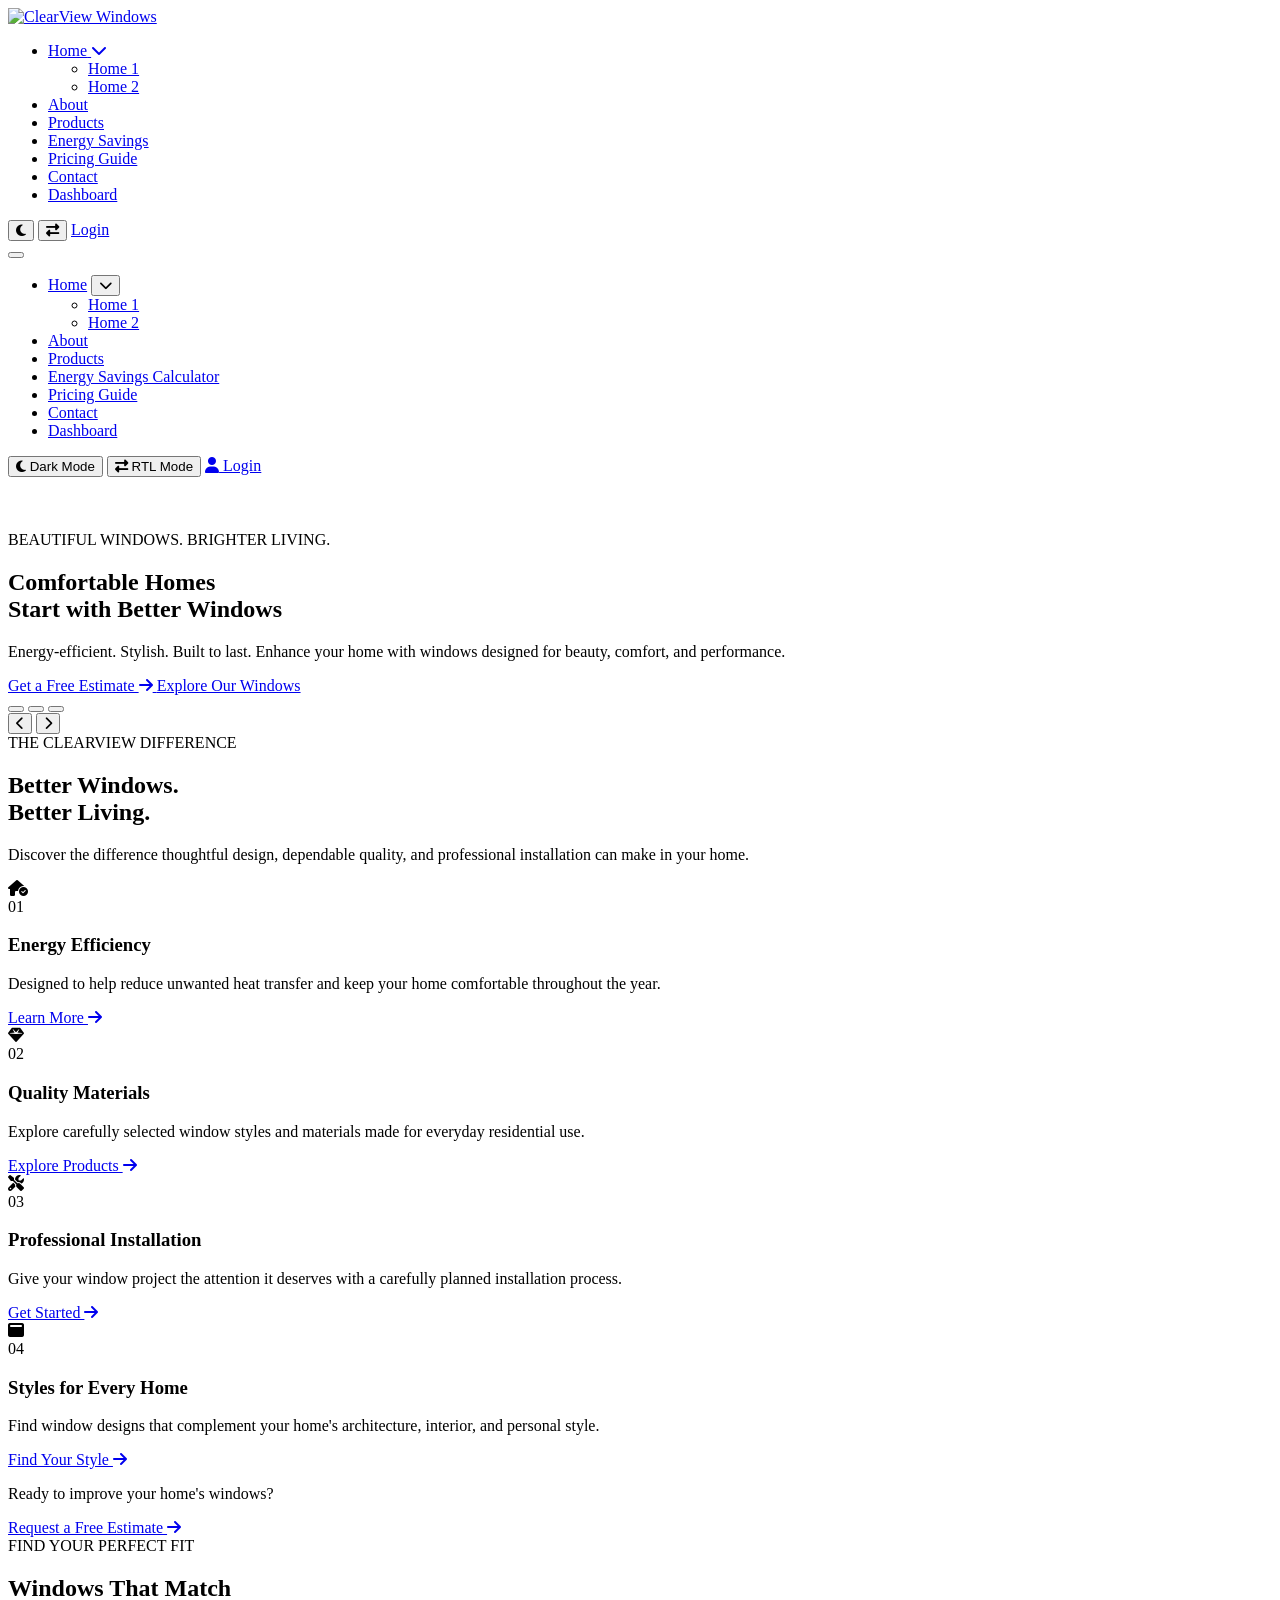
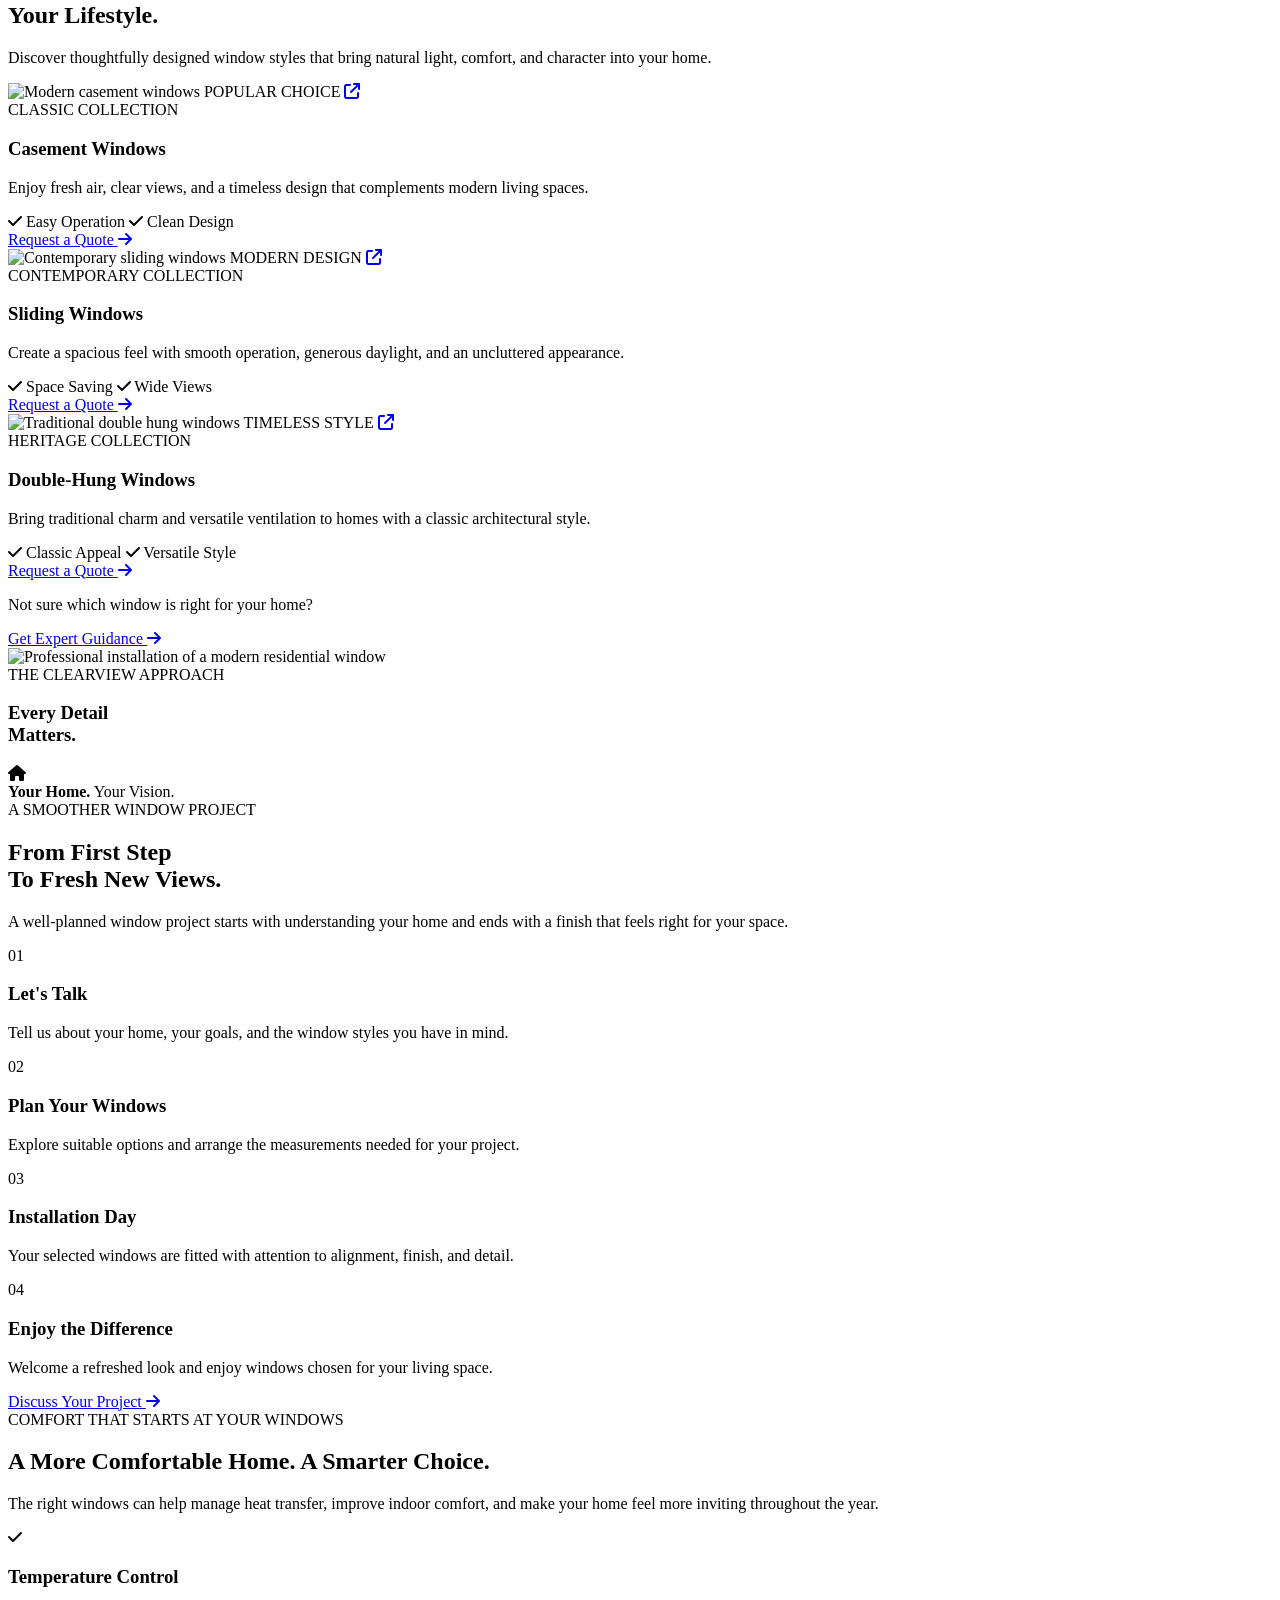
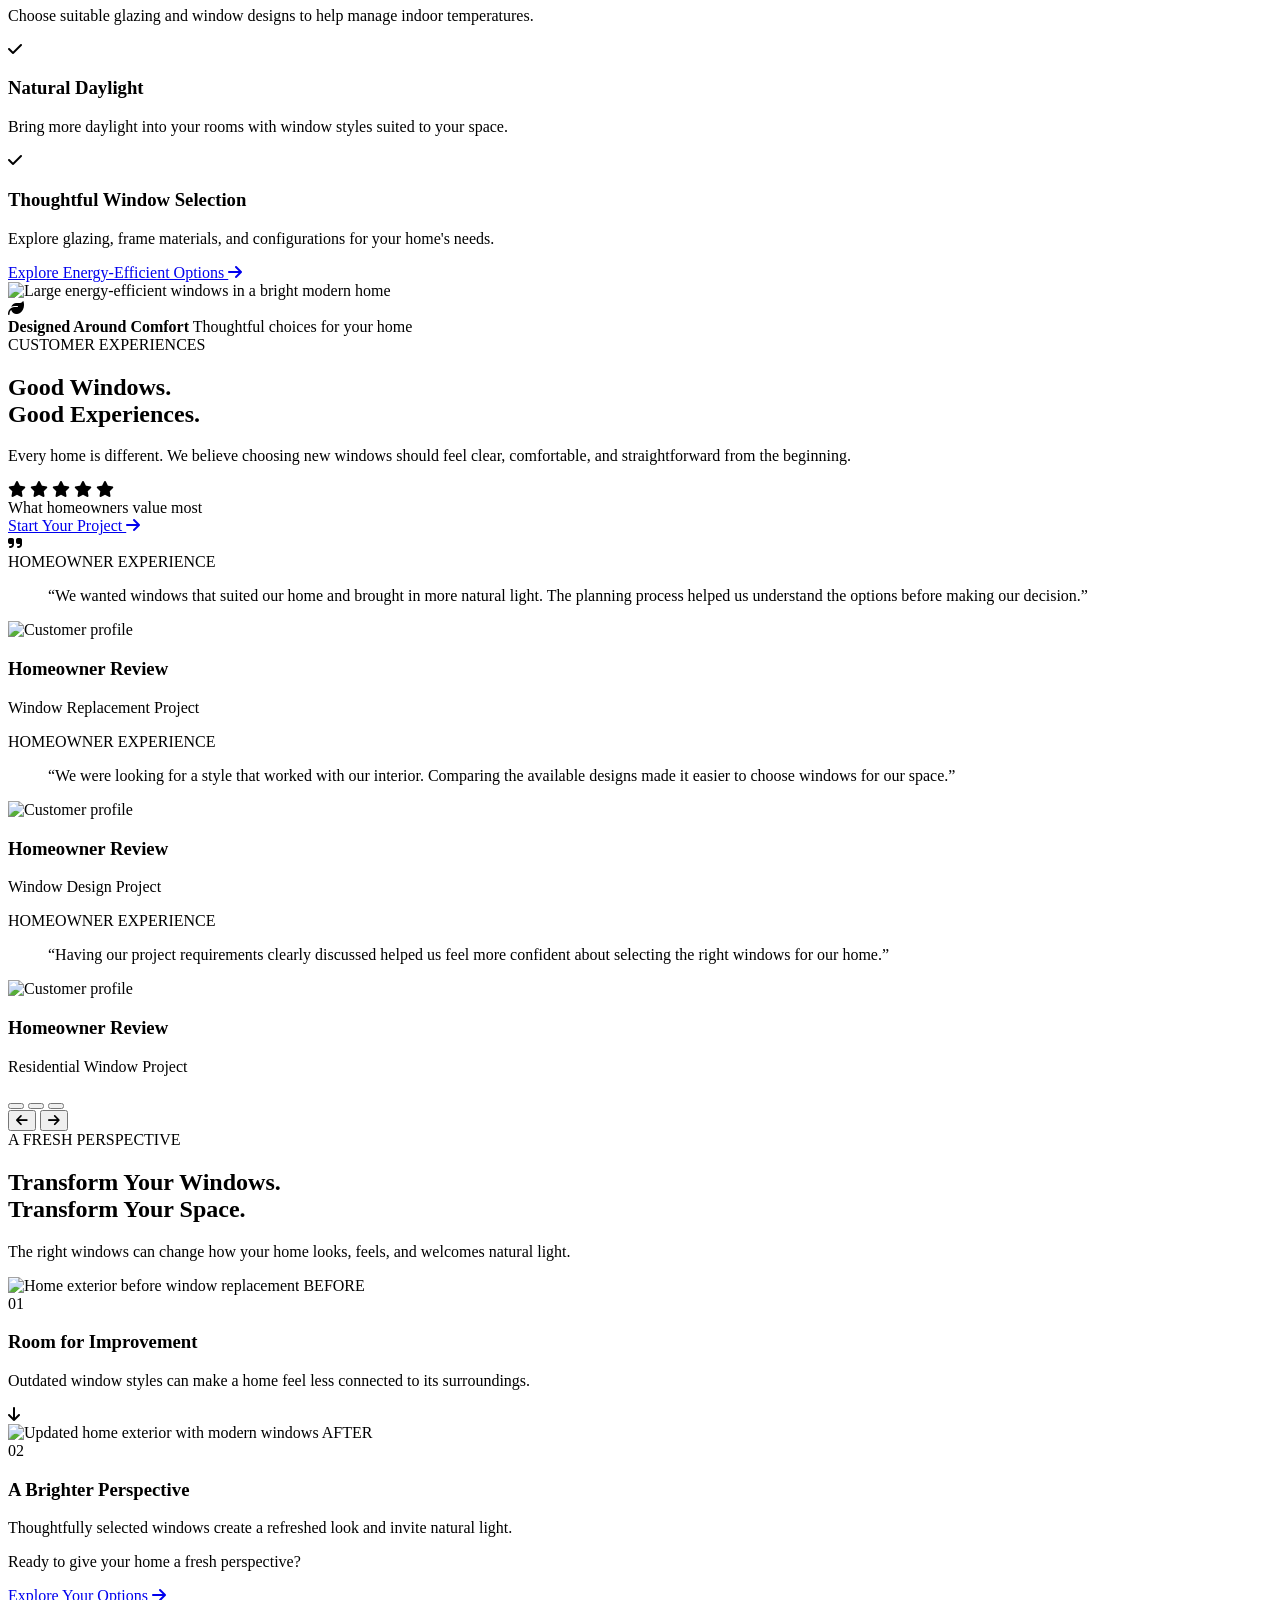
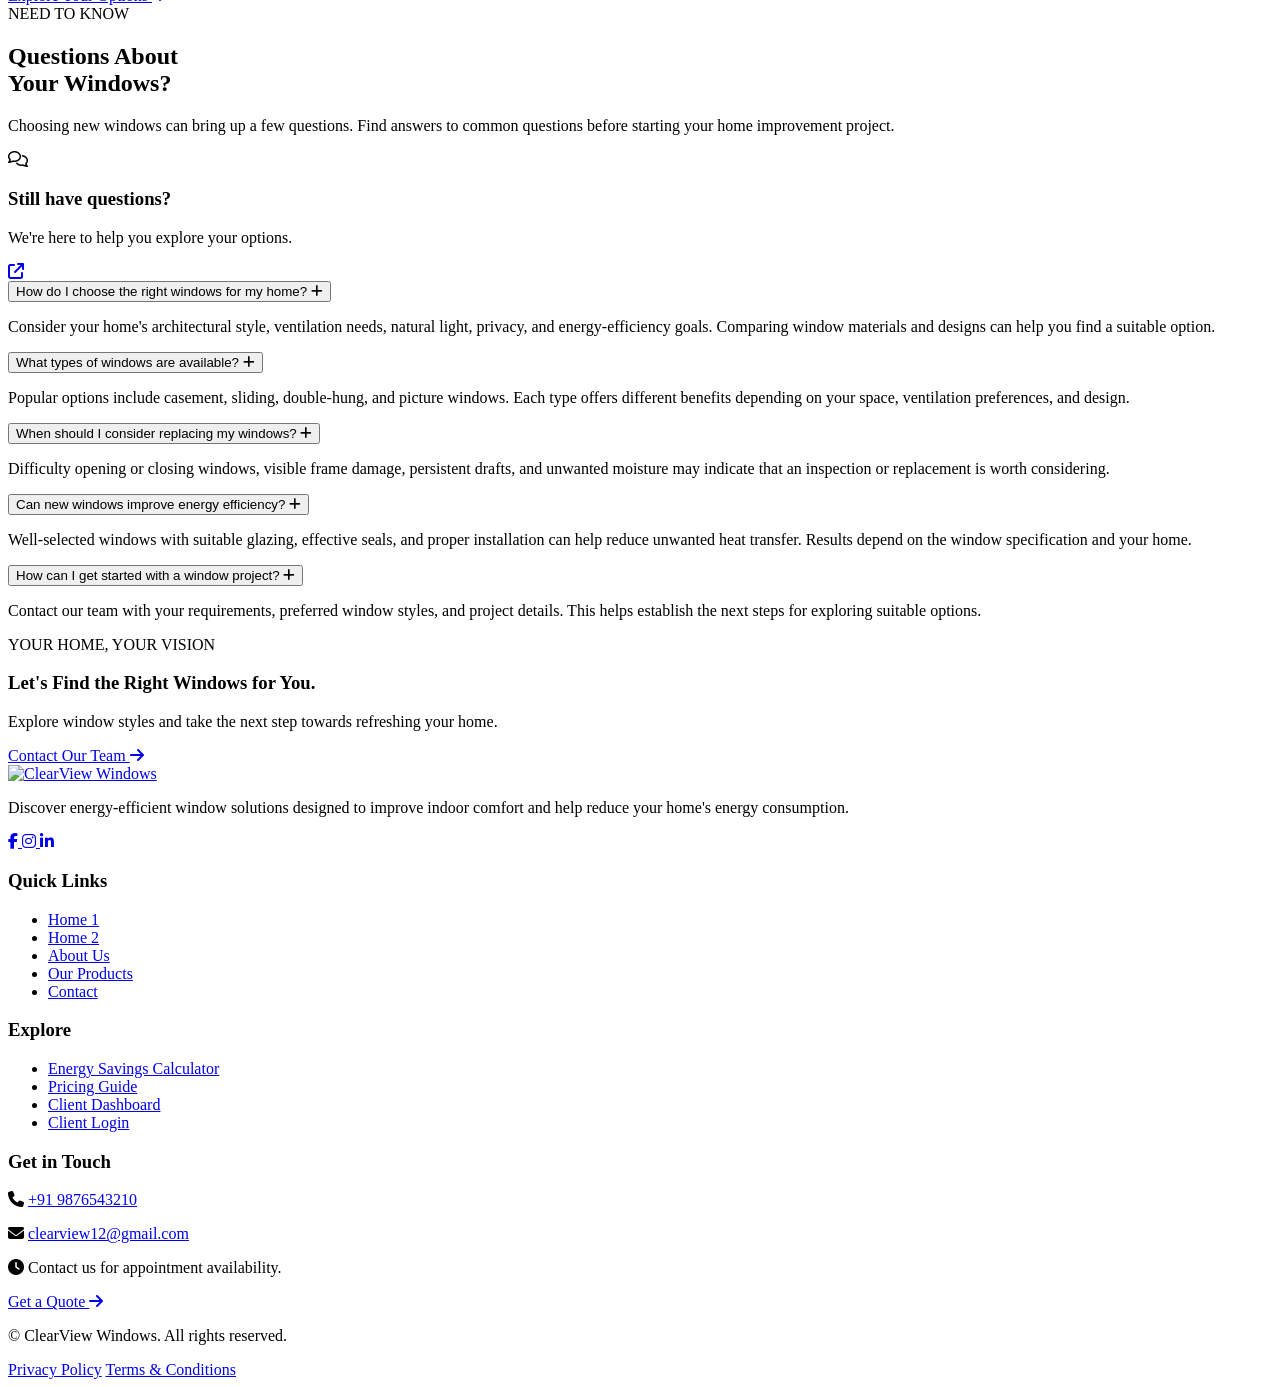
==== index.html @ 20911218 "Add files via upload" ====
<!DOCTYPE html>
<html lang="en">

<head>
    <meta charset="UTF-8">
    <meta name="viewport" content="width=device-width, initial-scale=1.0">

    <title>ClearView Windows</title>

    <meta name="description"
        content="Explore energy-efficient window replacement solutions, window styles, energy savings and pricing with ClearView Windows.">

    <!-- Favicon -->
    <link rel="icon" type="image/png" href="images/favicon.png">

    <!-- Google Fonts: Manrope + DM Sans -->
    <link rel="preconnect" href="https://fonts.googleapis.com">
    <link rel="preconnect" href="https://fonts.gstatic.com" crossorigin>

    <link
        href="https://fonts.googleapis.com/css2?family=DM+Sans:wght@400;500;600&family=Manrope:wght@400;500;600;700&display=swap"
        rel="stylesheet">

    <!-- Font Awesome -->
    <link rel="stylesheet" href="https://cdnjs.cloudflare.com/ajax/libs/font-awesome/6.7.2/css/all.min.css">

    <!-- Main CSS -->
    <link rel="stylesheet" href="css/style.css">

</head>

<body>


    <!-- ================= HEADER ================= -->
    <header class="cv-header" id="cvHeader">
        <div class="cv-header-container">

            <!-- Logo - Left Edge -->
            <a href="index.html" class="cv-logo" aria-label="ClearView Windows Home">
                <img src="images/logo.png" alt="ClearView Windows">
            </a>

            <!-- Desktop Navigation - Center -->
            <nav class="cv-desktop-nav" aria-label="Main navigation">
                <ul class="cv-nav-list">

                    <li class="cv-nav-item cv-home-dropdown">
                        <a href="index.html" class="cv-nav-link">
                            <span class="cv-nav-label">Home</span>
                            <i class="fa-solid fa-chevron-down cv-dropdown-icon"></i>
                        </a>

                        <ul class="cv-dropdown-menu">
                            <li><a href="index.html"><span class="cv-nav-label">Home 1</span></a></li>
                            <li><a href="home-2.html"><span class="cv-nav-label">Home 2</span></a></li>
                        </ul>
                    </li>

                    <li class="cv-nav-item">
                        <a href="about.html" class="cv-nav-link"><span class="cv-nav-label">About</span></a>
                    </li>

                    <li class="cv-nav-item">
                        <a href="products.html" class="cv-nav-link"><span class="cv-nav-label">Products</span></a>
                    </li>

                    <li class="cv-nav-item">
                        <a href="energy-savings-calculator.html" class="cv-nav-link"><span class="cv-nav-label">Energy
                                Savings</span></a>
                    </li>

                    <li class="cv-nav-item">
                        <a href="pricing-guide.html" class="cv-nav-link">
                            <span class="cv-nav-label">Pricing Guide</span>
                        </a>
                    </li>

                    <li class="cv-nav-item">
                        <a href="contact.html" class="cv-nav-link"><span class="cv-nav-label">Contact</span></a>
                    </li>

                    <li class="cv-nav-item">
                        <a href="dashboard.html" class="cv-nav-link"><span class="cv-nav-label">Dashboard</span></a>
                    </li>

                </ul>
            </nav>

            <!-- Desktop Controls - Right Edge -->
            <div class="cv-desktop-controls">

                <button class="cv-icon-toggle" id="cvDesktopTheme" type="button" aria-label="Enable dark mode"
                    aria-pressed="false" title="Dark mode">
                    <i class="fa-solid fa-moon"></i>
                </button>

                <button class="cv-icon-toggle" id="cvDesktopRTL" type="button" aria-label="Enable RTL mode"
                    aria-pressed="false" title="RTL mode">
                    <i class="fa-solid fa-right-left"></i>
                </button>

                <a href="login.html" class="cv-login-btn">Login</a>

            </div>

            <!-- Mobile / Tablet Menu Toggle -->
            <button class="cv-menu-toggle" id="cvMenuToggle" type="button" aria-label="Open navigation menu"
                aria-expanded="false" aria-controls="cvMobilePanel">
                <span></span>
                <span></span>
                <span></span>
            </button>

        </div>

        <!-- Mobile / Tablet Navigation Panel -->
        <div class="cv-mobile-panel" id="cvMobilePanel">

            <nav class="cv-mobile-nav" aria-label="Mobile navigation">
                <ul class="cv-mobile-nav-list">

                    <li class="cv-mobile-home">
                        <div class="cv-mobile-home-row">
                            <a href="index.html"><span class="cv-nav-label">Home</span></a>

                            <button class="cv-submenu-toggle" id="cvSubmenuToggle" type="button"
                                aria-label="Toggle Home submenu" aria-expanded="false">
                                <i class="fa-solid fa-chevron-down"></i>
                            </button>
                        </div>

                        <ul class="cv-mobile-submenu" id="cvHomeSubmenu">
                            <li><a href="index.html"><span class="cv-nav-label">Home 1</span></a></li>
                            <li><a href="home-2.html"><span class="cv-nav-label">Home 2</span></a></li>
                        </ul>
                    </li>

                    <li><a href="about.html"><span class="cv-nav-label">About</span></a></li>
                    <li><a href="products.html"><span class="cv-nav-label">Products</span></a></li>
                    <li>
                        <a href="energy-savings-calculator.html">
                            <span class="cv-nav-label">Energy Savings Calculator</span>
                        </a>
                    </li>
                    <li><a href="pricing-guide.html"><span class="cv-nav-label">Pricing Guide</span></a></li>
                    <li><a href="contact.html"><span class="cv-nav-label">Contact</span></a></li>
                    <li><a href="dashboard.html"><span class="cv-nav-label">Dashboard</span></a></li>

                </ul>
            </nav>

            <!-- Mobile Controls Inside Menu -->
            <div class="cv-mobile-controls">

                <button class="cv-mobile-control-btn" id="cvMobileTheme" type="button" aria-pressed="false">
                    <i class="fa-solid fa-moon"></i>
                    <span>Dark Mode</span>
                </button>

                <button class="cv-mobile-control-btn" id="cvMobileRTL" type="button" aria-pressed="false">
                    <i class="fa-solid fa-right-left"></i>
                    <span>RTL Mode</span>
                </button>

                <a href="login.html" class="cv-mobile-login-btn">
                    <i class="fa-solid fa-user"></i>
                    Login
                </a>

            </div>

        </div>
    </header>
    <!-- =============== END HEADER =============== -->

    <!-- CLEARVIEW WINDOWS - HERO SECTION -->
    <section class="cv-home-hero" id="home">

        <!-- Background Image Slider -->
        <div class="cv-hero-slider" aria-hidden="true">

            <div class="cv-hero-slide active">
                <img src="images/h-1.jpg" alt="" fetchpriority="high">
            </div>

            <div class="cv-hero-slide">
                <img src="images/h-2.jpg" alt="">
            </div>

            <div class="cv-hero-slide">
                <img src="images/h-3.jpg" alt="">
            </div>

        </div>

        <!-- Dark Overlay -->
        <div class="cv-hero-overlay"></div>

        <!-- Center Content -->
        <div class="cv-hero-container">
            <div class="cv-hero-content">

                <span class="cv-hero-eyebrow">
                    BEAUTIFUL WINDOWS. BRIGHTER LIVING.
                </span>

                <h1>
                    Comfortable Homes<br>
                    Start with Better Windows
                </h1>

                <p>
                    Energy-efficient. Stylish. Built to last.
                    Enhance your home with windows designed
                    for beauty, comfort, and performance.
                </p>

                <div class="cv-hero-actions">
                    <a href="contact.html" class="cv-hero-primary">
                        Get a Free Estimate
                        <i class="fa-solid fa-arrow-right"></i>
                    </a>

                    <a href="#products" class="cv-hero-secondary">
                        Explore Our Windows
                    </a>
                </div>

            </div>
        </div>

        <!-- Slider Indicators -->
        <div class="cv-hero-pagination" aria-label="Hero slides">
            <button class="active" type="button" aria-label="Show slide 1" aria-pressed="true"></button>

            <button type="button" aria-label="Show slide 2" aria-pressed="false"></button>

            <button type="button" aria-label="Show slide 3" aria-pressed="false"></button>
        </div>

        <!-- Previous / Next Controls -->
        <button class="cv-hero-arrow cv-hero-prev" type="button" aria-label="Previous slide">
            <i class="fa-solid fa-chevron-left"></i>
        </button>

        <button class="cv-hero-arrow cv-hero-next" type="button" aria-label="Next slide">
            <i class="fa-solid fa-chevron-right"></i>
        </button>

    </section>

    <!-- WHY CHOOSE CLEARVIEW -->
    <section class="cv-why-section" id="why-choose-us">

        <div class="cv-why-container">

            <!-- Section Heading -->
            <div class="cv-why-heading">
                <span class="cv-why-eyebrow">THE CLEARVIEW DIFFERENCE</span>

                <h2>
                    Better Windows.<br>
                    <span>Better Living.</span>
                </h2>

                <p>
                    Discover the difference thoughtful design,
                    dependable quality, and professional installation
                    can make in your home.
                </p>
            </div>

            <!-- Feature Cards -->
            <div class="cv-why-grid">

                <article class="cv-why-card">
                    <div class="cv-why-icon">
                        <i class="fa-solid fa-house-circle-check"></i>
                    </div>
                    <span class="cv-why-number">01</span>
                    <h3>Energy Efficiency</h3>
                    <p>
                        Designed to help reduce unwanted heat transfer
                        and keep your home comfortable throughout the year.
                    </p>
                    <a href="contact.html" class="cv-why-link">
                        Learn More
                        <i class="fa-solid fa-arrow-right"></i>
                    </a>
                </article>

                <article class="cv-why-card">
                    <div class="cv-why-icon">
                        <i class="fa-solid fa-gem"></i>
                    </div>
                    <span class="cv-why-number">02</span>
                    <h3>Quality Materials</h3>
                    <p>
                        Explore carefully selected window styles and
                        materials made for everyday residential use.
                    </p>
                    <a href="#products" class="cv-why-link">
                        Explore Products
                        <i class="fa-solid fa-arrow-right"></i>
                    </a>
                </article>

                <article class="cv-why-card">
                    <div class="cv-why-icon">
                        <i class="fa-solid fa-screwdriver-wrench"></i>
                    </div>
                    <span class="cv-why-number">03</span>
                    <h3>Professional Installation</h3>
                    <p>
                        Give your window project the attention it deserves
                        with a carefully planned installation process.
                    </p>
                    <a href="contact.html" class="cv-why-link">
                        Get Started
                        <i class="fa-solid fa-arrow-right"></i>
                    </a>
                </article>

                <article class="cv-why-card">
                    <div class="cv-why-icon">
                        <i class="fa-solid fa-window-maximize"></i>
                    </div>
                    <span class="cv-why-number">04</span>
                    <h3>Styles for Every Home</h3>
                    <p>
                        Find window designs that complement your home's
                        architecture, interior, and personal style.
                    </p>
                    <a href="#products" class="cv-why-link">
                        Find Your Style
                        <i class="fa-solid fa-arrow-right"></i>
                    </a>
                </article>

            </div>

            <!-- Bottom CTA -->
            <div class="cv-why-bottom">
                <p>Ready to improve your home's windows?</p>
                <a href="contact.html" class="cv-why-cta">
                    Request a Free Estimate
                    <i class="fa-solid fa-arrow-right"></i>
                </a>
            </div>

        </div>
    </section>

    <!-- SECTION 3: WINDOW COLLECTIONS -->
    <section class="cv-products-section" id="products">

        <div class="cv-products-container">

            <div class="cv-products-heading">
                <span class="cv-products-eyebrow">
                    FIND YOUR PERFECT FIT
                </span>

                <h2>
                    Windows That Match<br>
                    <span>Your Lifestyle.</span>
                </h2>

                <p>
                    Discover thoughtfully designed window styles
                    that bring natural light, comfort, and character
                    into your home.
                </p>
            </div>

            <!-- Product Cards -->
            <div class="cv-products-grid">

                <!-- Product 1 -->
                <article class="cv-product-card">

                    <div class="cv-product-image">
                        <img src="images/window-casement.jpg" alt="Modern casement windows" loading="lazy">

                        <span class="cv-product-tag">POPULAR CHOICE</span>

                        <a href="contact.html" class="cv-product-image-link"
                            aria-label="Enquire about casement windows">
                            <i class="fa-solid fa-arrow-up-right-from-square"></i>
                        </a>
                    </div>

                    <div class="cv-product-info">
                        <span class="cv-product-category">CLASSIC COLLECTION</span>

                        <h3>Casement Windows</h3>

                        <p>
                            Enjoy fresh air, clear views, and a timeless
                            design that complements modern living spaces.
                        </p>

                        <div class="cv-product-features">
                            <span>
                                <i class="fa-solid fa-check"></i>
                                Easy Operation
                            </span>
                            <span>
                                <i class="fa-solid fa-check"></i>
                                Clean Design
                            </span>
                        </div>

                        <a href="contact.html" class="cv-product-link">
                            Request a Quote
                            <i class="fa-solid fa-arrow-right"></i>
                        </a>
                    </div>

                </article>

                <!-- Product 2 -->
                <article class="cv-product-card">

                    <div class="cv-product-image">
                        <img src="images/window-sliding.jpg" alt="Contemporary sliding windows" loading="lazy">

                        <span class="cv-product-tag">MODERN DESIGN</span>

                        <a href="contact.html" class="cv-product-image-link" aria-label="Enquire about sliding windows">
                            <i class="fa-solid fa-arrow-up-right-from-square"></i>
                        </a>
                    </div>

                    <div class="cv-product-info">
                        <span class="cv-product-category">CONTEMPORARY COLLECTION</span>

                        <h3>Sliding Windows</h3>

                        <p>
                            Create a spacious feel with smooth operation,
                            generous daylight, and an uncluttered appearance.
                        </p>

                        <div class="cv-product-features">
                            <span>
                                <i class="fa-solid fa-check"></i>
                                Space Saving
                            </span>
                            <span>
                                <i class="fa-solid fa-check"></i>
                                Wide Views
                            </span>
                        </div>

                        <a href="contact.html" class="cv-product-link">
                            Request a Quote
                            <i class="fa-solid fa-arrow-right"></i>
                        </a>
                    </div>

                </article>

                <!-- Product 3 -->
                <article class="cv-product-card">

                    <div class="cv-product-image">
                        <img src="images/window-double-hung.jpg" alt="Traditional double hung windows" loading="lazy">

                        <span class="cv-product-tag">TIMELESS STYLE</span>

                        <a href="contact.html" class="cv-product-image-link"
                            aria-label="Enquire about double hung windows">
                            <i class="fa-solid fa-arrow-up-right-from-square"></i>
                        </a>
                    </div>

                    <div class="cv-product-info">
                        <span class="cv-product-category">HERITAGE COLLECTION</span>

                        <h3>Double-Hung Windows</h3>

                        <p>
                            Bring traditional charm and versatile ventilation
                            to homes with a classic architectural style.
                        </p>

                        <div class="cv-product-features">
                            <span>
                                <i class="fa-solid fa-check"></i>
                                Classic Appeal
                            </span>
                            <span>
                                <i class="fa-solid fa-check"></i>
                                Versatile Style
                            </span>
                        </div>

                        <a href="contact.html" class="cv-product-link">
                            Request a Quote
                            <i class="fa-solid fa-arrow-right"></i>
                        </a>
                    </div>

                </article>

            </div>

            <!-- Bottom CTA -->
            <div class="cv-products-bottom">
                <p>Not sure which window is right for your home?</p>

                <a href="contact.html" class="cv-products-cta">
                    Get Expert Guidance
                    <i class="fa-solid fa-arrow-right"></i>
                </a>
            </div>

        </div>
    </section>

    <!-- SECTION 4: OUR INSTALLATION JOURNEY -->
    <section class="cv-journey-section" id="our-process">

        <div class="cv-journey-container">

            <!-- Left: Visual Panel -->
            <div class="cv-journey-visual">

                <img src="images/window-installation.jpg" alt="Professional installation of a modern residential window"
                    loading="lazy">

                <div class="cv-journey-image-overlay"></div>

                <div class="cv-journey-image-caption">
                    <span>THE CLEARVIEW APPROACH</span>
                    <h3>Every Detail<br>Matters.</h3>
                </div>

                <div class="cv-journey-image-badge">
                    <i class="fa-solid fa-house"></i>
                    <div>
                        <strong>Your Home.</strong>
                        <span>Your Vision.</span>
                    </div>
                </div>

            </div>

            <!-- Right: Process Timeline -->
            <div class="cv-journey-content">

                <span class="cv-journey-eyebrow">
                    A SMOOTHER WINDOW PROJECT
                </span>

                <h2>
                    From First Step<br>
                    <span>To Fresh New Views.</span>
                </h2>

                <p class="cv-journey-intro">
                    A well-planned window project starts with
                    understanding your home and ends with a finish
                    that feels right for your space.
                </p>

                <div class="cv-journey-timeline">

                    <article class="cv-journey-step">
                        <div class="cv-journey-step-number">01</div>
                        <div class="cv-journey-step-content">
                            <h3>Let's Talk</h3>
                            <p>
                                Tell us about your home, your goals,
                                and the window styles you have in mind.
                            </p>
                        </div>
                    </article>

                    <article class="cv-journey-step">
                        <div class="cv-journey-step-number">02</div>
                        <div class="cv-journey-step-content">
                            <h3>Plan Your Windows</h3>
                            <p>
                                Explore suitable options and arrange
                                the measurements needed for your project.
                            </p>
                        </div>
                    </article>

                    <article class="cv-journey-step">
                        <div class="cv-journey-step-number">03</div>
                        <div class="cv-journey-step-content">
                            <h3>Installation Day</h3>
                            <p>
                                Your selected windows are fitted with
                                attention to alignment, finish, and detail.
                            </p>
                        </div>
                    </article>

                    <article class="cv-journey-step">
                        <div class="cv-journey-step-number">04</div>
                        <div class="cv-journey-step-content">
                            <h3>Enjoy the Difference</h3>
                            <p>
                                Welcome a refreshed look and enjoy
                                windows chosen for your living space.
                            </p>
                        </div>
                    </article>

                </div>

                <a href="contact.html" class="cv-journey-cta">
                    Discuss Your Project
                    <i class="fa-solid fa-arrow-right"></i>
                </a>

            </div>

        </div>

    </section>

    <!-- SECTION 5: ENERGY EFFICIENCY -->
    <section class="cv-energy-section" id="energy-savings">

        <div class="cv-energy-container">

            <!-- Left Content -->
            <div class="cv-energy-content">

                <span class="cv-energy-eyebrow">
                    COMFORT THAT STARTS AT YOUR WINDOWS
                </span>

                <h2>
                    A More Comfortable Home.
                    <span>A Smarter Choice.</span>
                </h2>

                <p class="cv-energy-description">
                    The right windows can help manage heat transfer,
                    improve indoor comfort, and make your home feel
                    more inviting throughout the year.
                </p>

                <div class="cv-energy-benefits">

                    <div class="cv-energy-benefit">
                        <div class="cv-energy-check">
                            <i class="fa-solid fa-check"></i>
                        </div>
                        <div>
                            <h3>Temperature Control</h3>
                            <p>
                                Choose suitable glazing and window designs
                                to help manage indoor temperatures.
                            </p>
                        </div>
                    </div>

                    <div class="cv-energy-benefit">
                        <div class="cv-energy-check">
                            <i class="fa-solid fa-check"></i>
                        </div>
                        <div>
                            <h3>Natural Daylight</h3>
                            <p>
                                Bring more daylight into your rooms
                                with window styles suited to your space.
                            </p>
                        </div>
                    </div>

                    <div class="cv-energy-benefit">
                        <div class="cv-energy-check">
                            <i class="fa-solid fa-check"></i>
                        </div>
                        <div>
                            <h3>Thoughtful Window Selection</h3>
                            <p>
                                Explore glazing, frame materials, and
                                configurations for your home's needs.
                            </p>
                        </div>
                    </div>

                </div>

                <a href="contact.html" class="cv-energy-cta">
                    Explore Energy-Efficient Options
                    <i class="fa-solid fa-arrow-right"></i>
                </a>

            </div>

            <!-- Right Image -->
            <div class="cv-energy-visual">

                <img src="images/energy-efficient-windows.jpg"
                    alt="Large energy-efficient windows in a bright modern home" loading="lazy">

                <div class="cv-energy-image-label">
                    <i class="fa-solid fa-leaf"></i>
                    <div>
                        <strong>Designed Around Comfort</strong>
                        <span>Thoughtful choices for your home</span>
                    </div>
                </div>

                <div class="cv-energy-image-decoration"></div>

            </div>

        </div>

    </section>

    <!-- SECTION 6: CUSTOMER TESTIMONIALS -->
    <section class="cv-reviews-section" id="testimonials">

        <div class="cv-reviews-container">

            <!-- Left Introduction -->
            <div class="cv-reviews-intro">

                <span class="cv-reviews-eyebrow">
                    CUSTOMER EXPERIENCES
                </span>

                <h2>
                    Good Windows.<br>
                    <span>Good Experiences.</span>
                </h2>

                <p>
                    Every home is different. We believe choosing new
                    windows should feel clear, comfortable, and
                    straightforward from the beginning.
                </p>

                <div class="cv-reviews-rating">
                    <div class="cv-reviews-stars" aria-label="Five stars">
                        <i class="fa-solid fa-star"></i>
                        <i class="fa-solid fa-star"></i>
                        <i class="fa-solid fa-star"></i>
                        <i class="fa-solid fa-star"></i>
                        <i class="fa-solid fa-star"></i>
                    </div>

                    <span>What homeowners value most</span>
                </div>

                <a href="contact.html" class="cv-reviews-cta">
                    Start Your Project
                    <i class="fa-solid fa-arrow-right"></i>
                </a>

            </div>

            <!-- Right Testimonial Slider -->
            <div class="cv-reviews-slider">

                <div class="cv-reviews-quote-mark">
                    <i class="fa-solid fa-quote-right"></i>
                </div>

                <div class="cv-review-slide active" aria-hidden="false">

                    <span class="cv-review-label">
                        HOMEOWNER EXPERIENCE
                    </span>

                    <blockquote>
                        “We wanted windows that suited our home and
                        brought in more natural light. The planning
                        process helped us understand the options
                        before making our decision.”
                    </blockquote>

                    <div class="cv-review-author">
                        <div class="cv-review-avatar">
                            <img src="images/customer-1.jpg" alt="Customer profile">
                        </div>
                        <div>
                            <h3>Homeowner Review</h3>
                            <p>Window Replacement Project</p>
                        </div>
                    </div>

                </div>

                <div class="cv-review-slide" aria-hidden="true">

                    <span class="cv-review-label">
                        HOMEOWNER EXPERIENCE
                    </span>

                    <blockquote>
                        “We were looking for a style that worked with
                        our interior. Comparing the available designs
                        made it easier to choose windows for our space.”
                    </blockquote>

                    <div class="cv-review-author">
                        <div class="cv-review-avatar">
                            <img src="images/customer-2.jpg" alt="Customer profile">
                        </div>
                        <div>
                            <h3>Homeowner Review</h3>
                            <p>Window Design Project</p>
                        </div>
                    </div>

                </div>

                <div class="cv-review-slide" aria-hidden="true">

                    <span class="cv-review-label">
                        HOMEOWNER EXPERIENCE
                    </span>

                    <blockquote>
                        “Having our project requirements clearly
                        discussed helped us feel more confident about
                        selecting the right windows for our home.”
                    </blockquote>

                    <div class="cv-review-author">
                        <div class="cv-review-avatar">
                            <img src="images/customer-3.jpg" alt="Customer profile">
                        </div>
                        <div>
                            <h3>Homeowner Review</h3>
                            <p>Residential Window Project</p>
                        </div>
                    </div>

                </div>

                <!-- Slider Controls -->
                <div class="cv-reviews-controls">

                    <div class="cv-reviews-pagination">
                        <button class="active" type="button" aria-label="Show review 1" aria-pressed="true"></button>

                        <button type="button" aria-label="Show review 2" aria-pressed="false"></button>

                        <button type="button" aria-label="Show review 3" aria-pressed="false"></button>
                    </div>

                    <div class="cv-reviews-arrows">
                        <button class="cv-review-prev" type="button" aria-label="Previous review">
                            <i class="fa-solid fa-arrow-left"></i>
                        </button>

                        <button class="cv-review-next" type="button" aria-label="Next review">
                            <i class="fa-solid fa-arrow-right"></i>
                        </button>
                    </div>

                </div>

            </div>

        </div>

    </section>

    <!-- SECTION 7: WINDOW TRANSFORMATION -->
    <section class="cv-transform-section" id="transform">

        <div class="cv-transform-container">

            <!-- Section Heading -->
            <div class="cv-transform-heading">
                <span class="cv-transform-eyebrow">
                    A FRESH PERSPECTIVE
                </span>

                <h2>
                    Transform Your Windows.<br>
                    <span>Transform Your Space.</span>
                </h2>

                <p>
                    The right windows can change how your home looks,
                    feels, and welcomes natural light.
                </p>
            </div>

            <!-- Before and After Images -->
            <div class="cv-transform-gallery">

                <div class="cv-transform-item">

                    <div class="cv-transform-image">
                        <img src="images/windows-before.jpg" alt="Home exterior before window replacement"
                            loading="lazy">

                        <span class="cv-transform-label">
                            BEFORE
                        </span>
                    </div>

                    <div class="cv-transform-caption">
                        <span>01</span>
                        <div>
                            <h3>Room for Improvement</h3>
                            <p>
                                Outdated window styles can make a home
                                feel less connected to its surroundings.
                            </p>
                        </div>
                    </div>

                </div>

                <div class="cv-transform-divider">
                    <i class="fa-solid fa-arrow-down"></i>
                </div>

                <div class="cv-transform-item">

                    <div class="cv-transform-image">
                        <img src="images/windows-after.jpg" alt="Updated home exterior with modern windows"
                            loading="lazy">

                        <span class="cv-transform-label">
                            AFTER
                        </span>
                    </div>

                    <div class="cv-transform-caption">
                        <span>02</span>
                        <div>
                            <h3>A Brighter Perspective</h3>
                            <p>
                                Thoughtfully selected windows create
                                a refreshed look and invite natural light.
                            </p>
                        </div>
                    </div>

                </div>

            </div>

            <!-- Bottom CTA -->
            <div class="cv-transform-bottom">

                <p>
                    Ready to give your home a fresh perspective?
                </p>

                <a href="contact.html" class="cv-transform-button">
                    Explore Your Options
                    <i class="fa-solid fa-arrow-right"></i>
                </a>

            </div>

        </div>

    </section>

    <!-- SECTION 8: FAQ -->
    <section class="cv-faq-section" id="faq">

        <div class="cv-faq-container">

            <!-- Left Content -->
            <div class="cv-faq-intro">

                <span class="cv-faq-eyebrow">NEED TO KNOW</span>

                <h2>
                    Questions About<br>
                    <span>Your Windows?</span>
                </h2>

                <p>
                    Choosing new windows can bring up a few questions.
                    Find answers to common questions before starting
                    your home improvement project.
                </p>

                <div class="cv-faq-contact-card">
                    <div class="cv-faq-contact-icon">
                        <i class="fa-regular fa-comments"></i>
                    </div>

                    <div>
                        <h3>Still have questions?</h3>
                        <p>We're here to help you explore your options.</p>
                    </div>

                    <a href="contact.html" aria-label="Contact ClearView">
                        <i class="fa-solid fa-arrow-up-right-from-square"></i>
                    </a>
                </div>

            </div>

            <!-- FAQ Accordion -->
            <div class="cv-faq-list">

                <div class="cv-faq-item">
                    <button class="cv-faq-question" type="button" aria-expanded="true">
                        <span>How do I choose the right windows for my home?</span>
                        <i class="fa-solid fa-plus"></i>
                    </button>

                    <div class="cv-faq-answer">
                        <p>
                            Consider your home's architectural style,
                            ventilation needs, natural light, privacy,
                            and energy-efficiency goals. Comparing window
                            materials and designs can help you find a
                            suitable option.
                        </p>
                    </div>
                </div>

                <div class="cv-faq-item">
                    <button class="cv-faq-question" type="button" aria-expanded="false">
                        <span>What types of windows are available?</span>
                        <i class="fa-solid fa-plus"></i>
                    </button>

                    <div class="cv-faq-answer">
                        <p>
                            Popular options include casement, sliding,
                            double-hung, and picture windows. Each type
                            offers different benefits depending on your
                            space, ventilation preferences, and design.
                        </p>
                    </div>
                </div>

                <div class="cv-faq-item">
                    <button class="cv-faq-question" type="button" aria-expanded="false">
                        <span>When should I consider replacing my windows?</span>
                        <i class="fa-solid fa-plus"></i>
                    </button>

                    <div class="cv-faq-answer">
                        <p>
                            Difficulty opening or closing windows, visible
                            frame damage, persistent drafts, and unwanted
                            moisture may indicate that an inspection or
                            replacement is worth considering.
                        </p>
                    </div>
                </div>

                <div class="cv-faq-item">
                    <button class="cv-faq-question" type="button" aria-expanded="false">
                        <span>Can new windows improve energy efficiency?</span>
                        <i class="fa-solid fa-plus"></i>
                    </button>

                    <div class="cv-faq-answer">
                        <p>
                            Well-selected windows with suitable glazing,
                            effective seals, and proper installation can
                            help reduce unwanted heat transfer. Results
                            depend on the window specification and your home.
                        </p>
                    </div>
                </div>

                <div class="cv-faq-item">
                    <button class="cv-faq-question" type="button" aria-expanded="false">
                        <span>How can I get started with a window project?</span>
                        <i class="fa-solid fa-plus"></i>
                    </button>

                    <div class="cv-faq-answer">
                        <p>
                            Contact our team with your requirements,
                            preferred window styles, and project details.
                            This helps establish the next steps for
                            exploring suitable options.
                        </p>
                    </div>
                </div>

            </div>

        </div>

        <!-- Bottom CTA -->
        <div class="cv-faq-bottom">

            <div class="cv-faq-bottom-content">
                <span>YOUR HOME, YOUR VISION</span>
                <h3>Let's Find the Right Windows for You.</h3>
                <p>
                    Explore window styles and take the next step
                    towards refreshing your home.
                </p>
            </div>

            <a href="contact.html" class="cv-faq-bottom-button">
                Contact Our Team
                <i class="fa-solid fa-arrow-right"></i>
            </a>

        </div>

    </section>

    <!-- ================= FOOTER ================= -->
    <footer class="cv-footer">

        <div class="cv-footer-main">
            <div class="cv-footer-container">

                <!-- Brand -->
                <div class="cv-footer-brand">
                    <a href="index.html" class="cv-footer-logo">
                        <img src="images/logo-white.png" alt="ClearView Windows">
                    </a>

                    <p class="cv-footer-description">
                        Discover energy-efficient window solutions
                        designed to improve indoor comfort and help
                        reduce your home's energy consumption.
                    </p>

                    <div class="cv-footer-socials">
                        <a href="#" aria-label="Facebook">
                            <i class="fa-brands fa-facebook-f"></i>
                        </a>
                        <a href="#" aria-label="Instagram">
                            <i class="fa-brands fa-instagram"></i>
                        </a>
                        <a href="#" aria-label="LinkedIn">
                            <i class="fa-brands fa-linkedin-in"></i>
                        </a>
                    </div>
                </div>

                <!-- Quick Links -->
                <div class="cv-footer-column">
                    <h3>Quick Links</h3>
                    <ul>
                        <li><a href="index.html">Home 1</a></li>
                        <li><a href="home-2.html">Home 2</a></li>
                        <li><a href="about.html">About Us</a></li>
                        <li><a href="products.html">Our Products</a></li>
                        <li><a href="contact.html">Contact</a></li>
                    </ul>
                </div>

                <!-- Our Services -->
                <div class="cv-footer-column">
                    <h3>Explore</h3>
                    <ul>
                        <li>
                            <a href="energy-savings-calculator.html">
                                Energy Savings Calculator
                            </a>
                        </li>
                        <li>
                            <a href="pricing-guide.html">Pricing Guide</a>
                        </li>
                        <li>
                            <a href="dashboard.html">Client Dashboard</a>
                        </li>
                        <li>
                            <a href="login.html">Client Login</a>
                        </li>
                    </ul>
                </div>

                <!-- Contact -->
                <div class="cv-footer-column cv-footer-contact">
                    <h3>Get in Touch</h3>

                    <p>
                        <i class="fa-solid fa-phone"></i>
                        <a href="tel:+10000000000">+91 9876543210</a>
                    </p>

                    <p>
                        <i class="fa-solid fa-envelope"></i>
                        <a href="mailto:info@example.com">
                            clearview12@gmail.com
                        </a>
                    </p>

                    <p>
                        <i class="fa-solid fa-clock"></i>
                        <span>Contact us for appointment availability.</span>
                    </p>

                    <a href="contact.html" class="cv-footer-cta">
                        Get a Quote
                        <i class="fa-solid fa-arrow-right"></i>
                    </a>
                </div>

            </div>
        </div>

        <!-- Footer Bottom -->
        <div class="cv-footer-bottom">
            <div class="cv-footer-bottom-container">

                <p>
                    &copy; <span id="cvCopyrightYear"></span>
                    ClearView Windows. All rights reserved.
                </p>

                <div class="cv-footer-legal">
                    <a href="#">Privacy Policy</a>
                    <a href="#">Terms & Conditions</a>
                </div>

            </div>
        </div>

    </footer>
    <!-- =============== END FOOTER =============== -->


    <script src="js/main.js"></script>

</body>

</html>
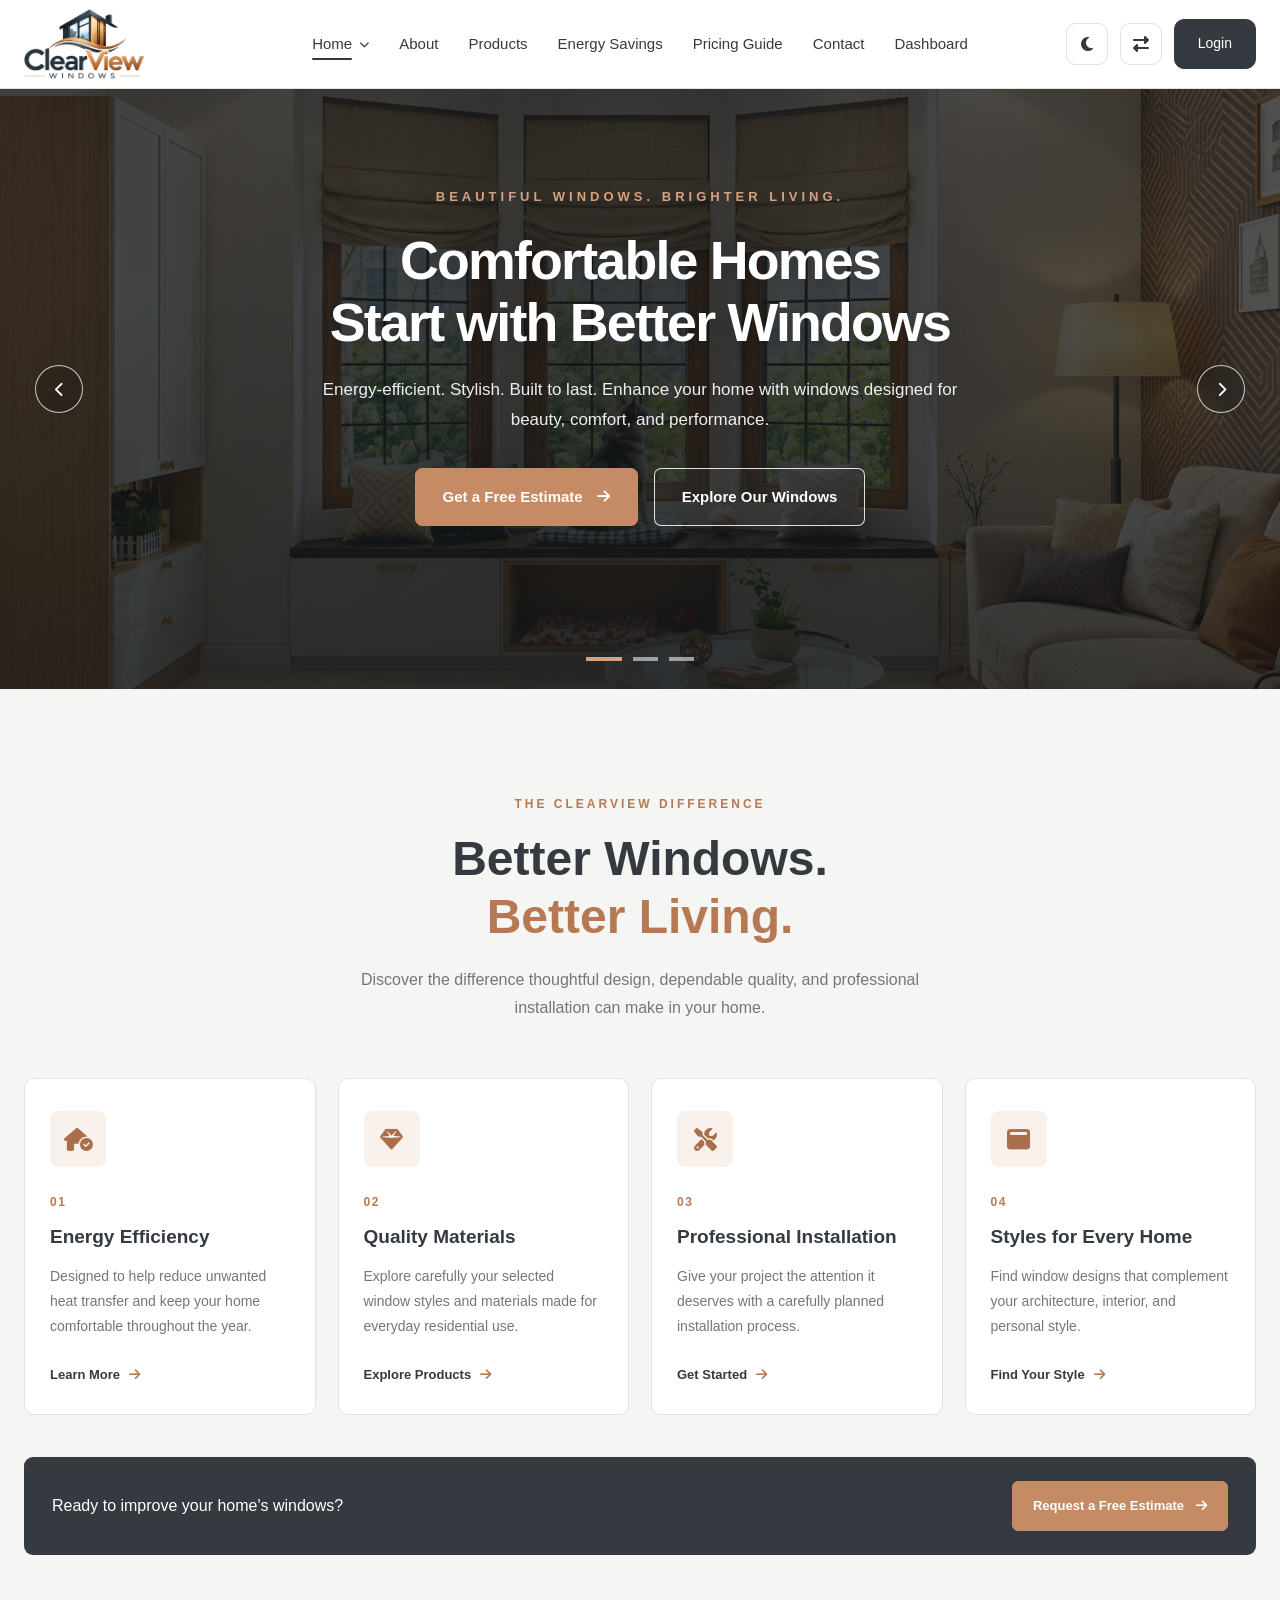
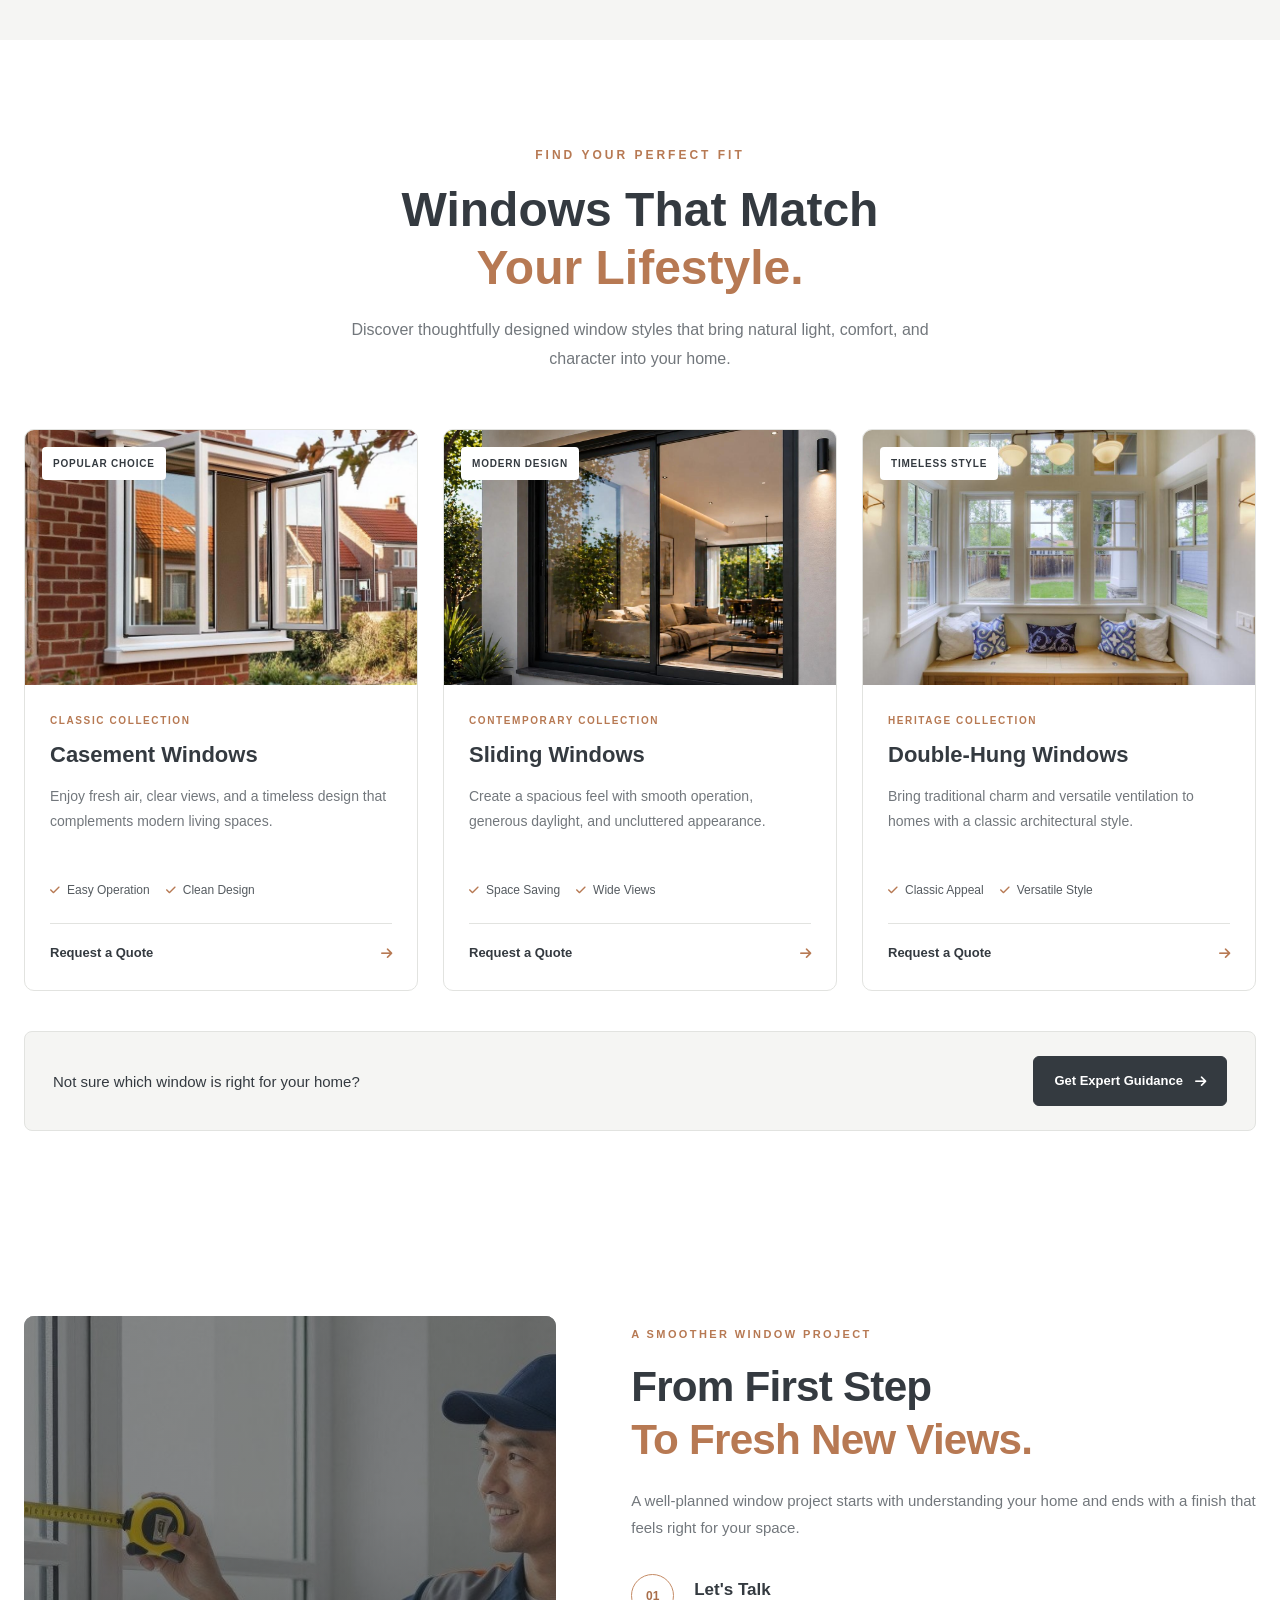
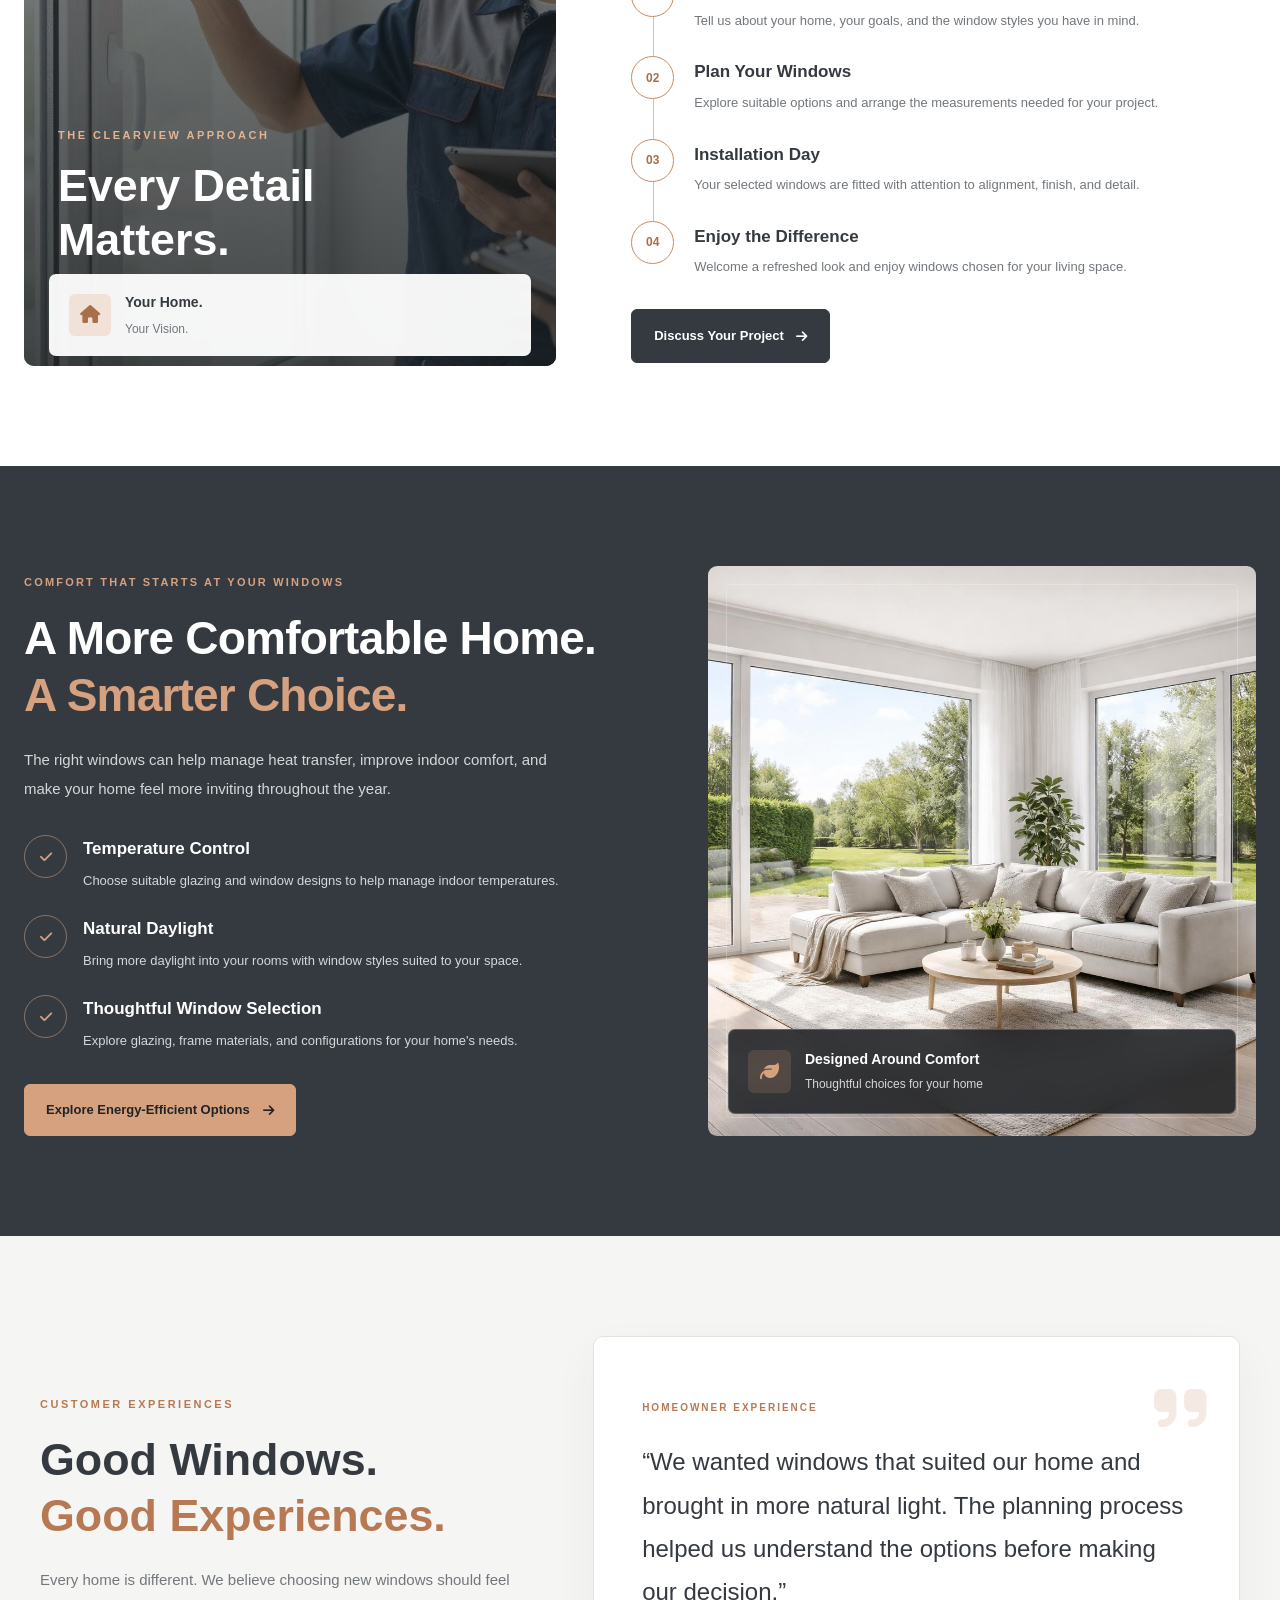
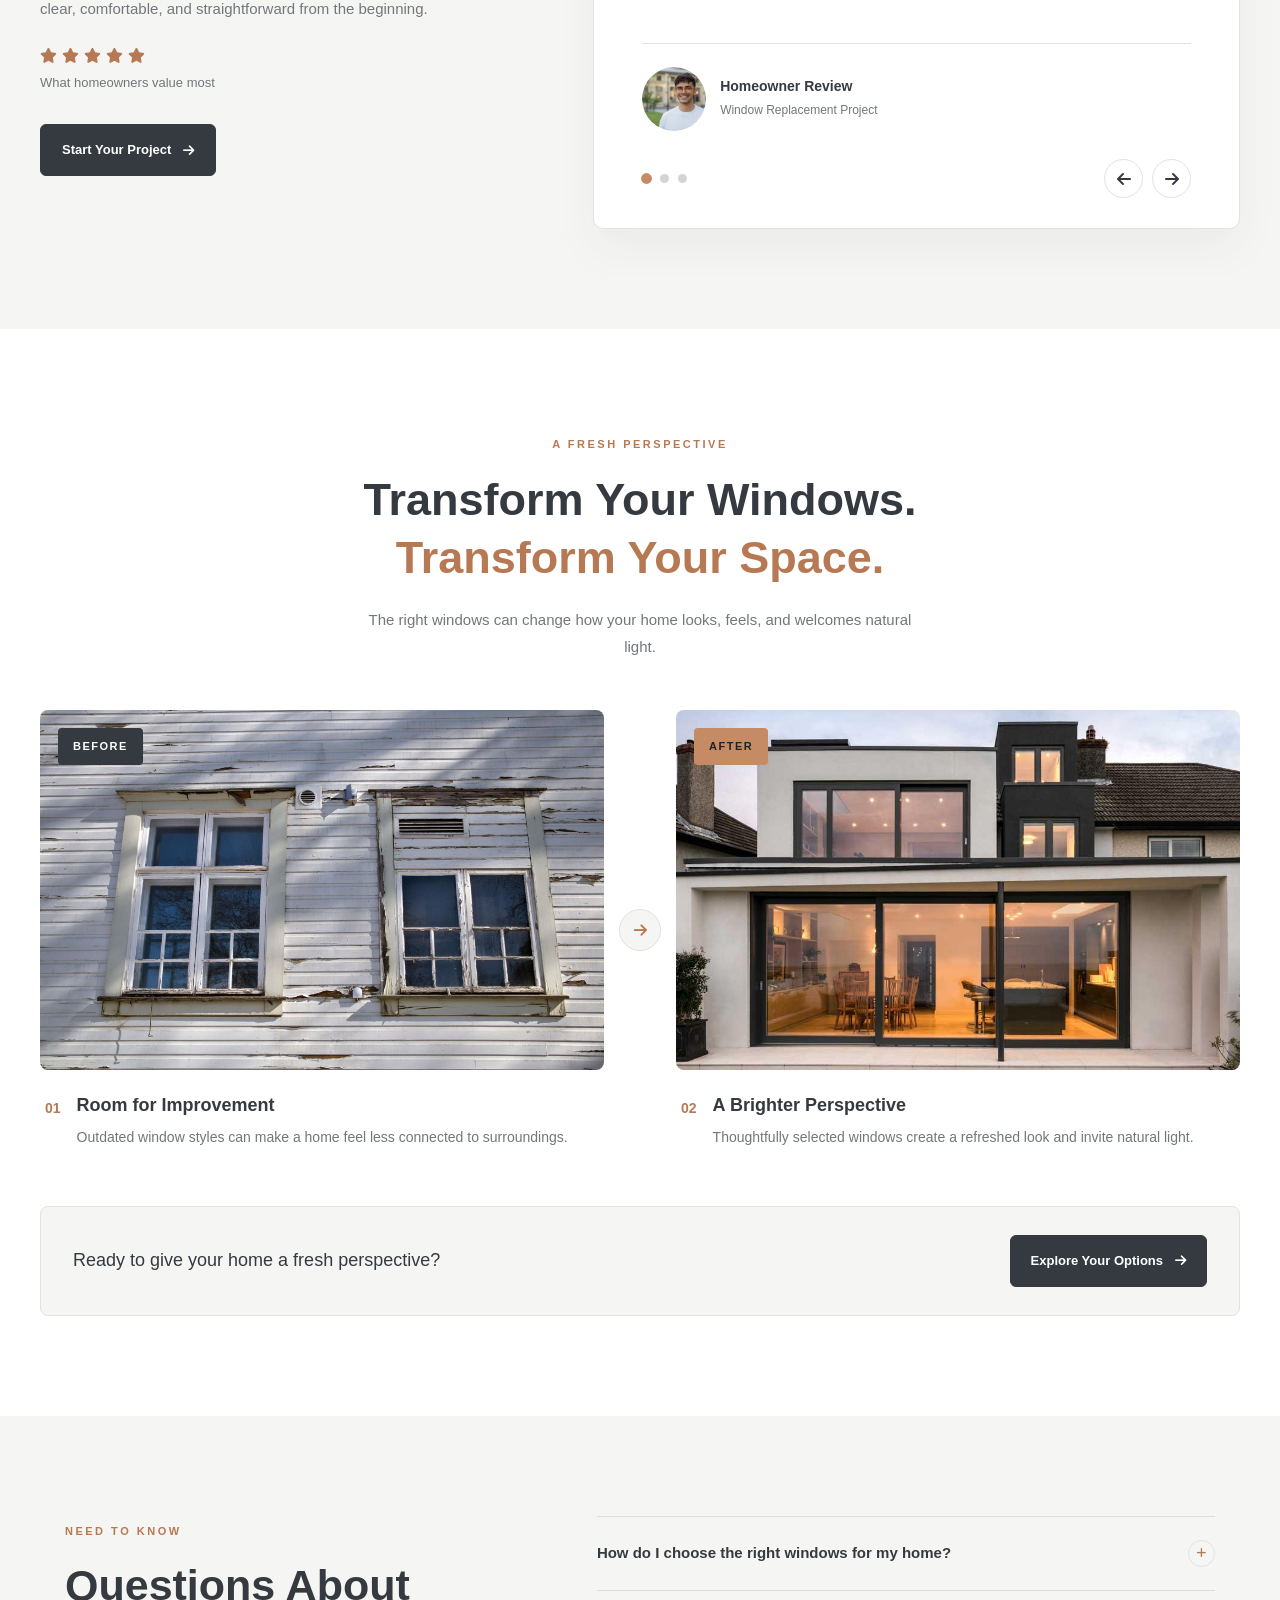
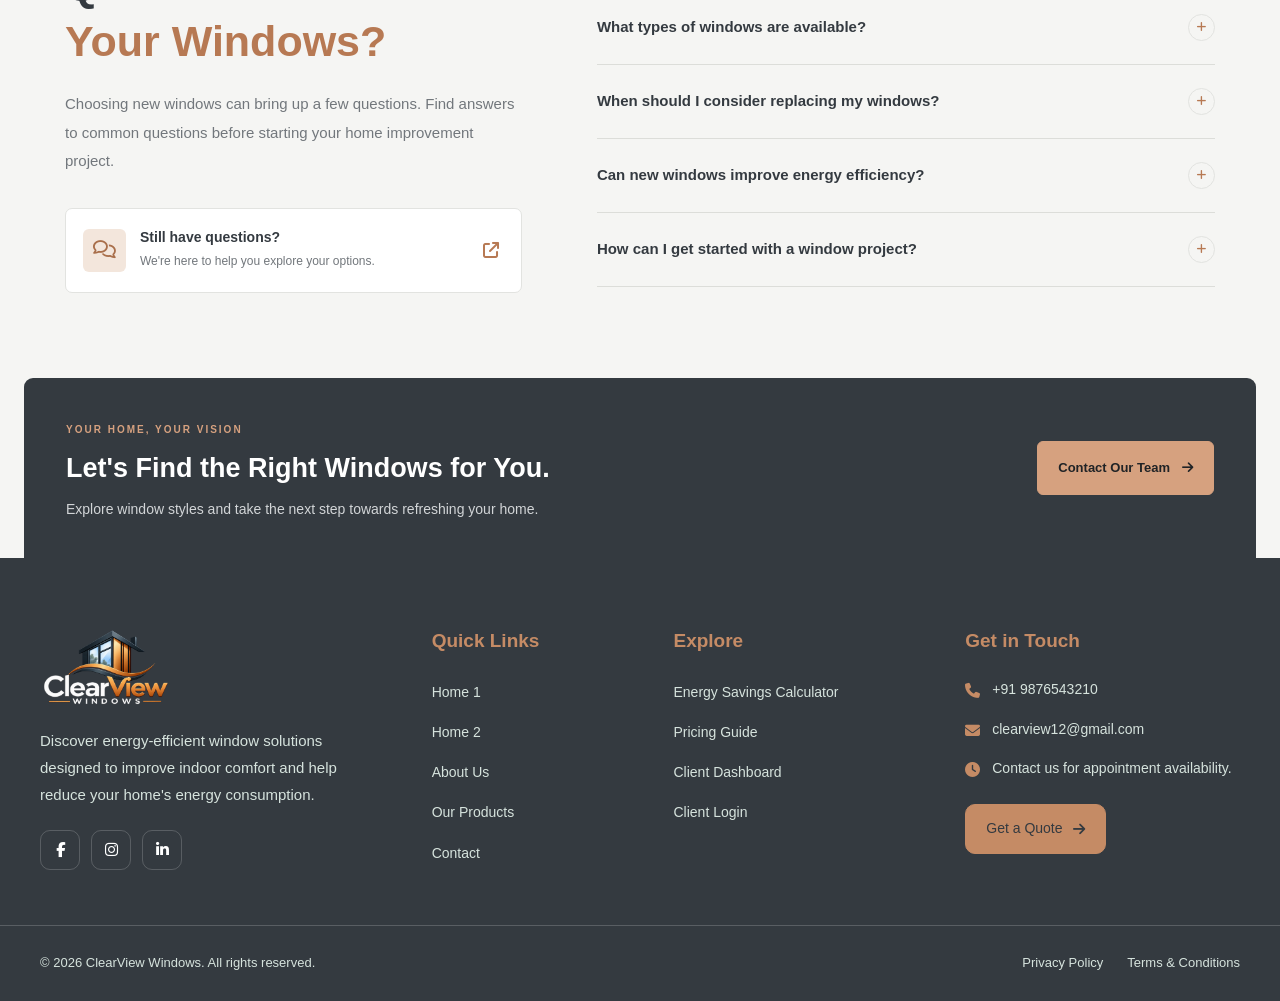
==== commit 451db3fd: "Add files via upload" ====
--- a/index.html
+++ b/index.html
@@ -297,7 +297,7 @@
                     <span class="cv-why-number">02</span>
                     <h3>Quality Materials</h3>
                     <p>
-                        Explore carefully selected window styles and
+                        Explore carefully your selected window styles and
                         materials made for everyday residential use.
                     </p>
                     <a href="#products" class="cv-why-link">
@@ -313,7 +313,7 @@
                     <span class="cv-why-number">03</span>
                     <h3>Professional Installation</h3>
                     <p>
-                        Give your window project the attention it deserves
+                        Give your project the attention it deserves
                         with a carefully planned installation process.
                     </p>
                     <a href="contact.html" class="cv-why-link">
@@ -329,7 +329,7 @@
                     <span class="cv-why-number">04</span>
                     <h3>Styles for Every Home</h3>
                     <p>
-                        Find window designs that complement your home's
+                        Find window designs that complement your
                         architecture, interior, and personal style.
                     </p>
                     <a href="#products" class="cv-why-link">
@@ -440,7 +440,7 @@
 
                         <p>
                             Create a spacious feel with smooth operation,
-                            generous daylight, and an uncluttered appearance.
+                            generous daylight, and uncluttered appearance.
                         </p>
 
                         <div class="cv-product-features">
@@ -913,7 +913,7 @@
                             <h3>Room for Improvement</h3>
                             <p>
                                 Outdated window styles can make a home
-                                feel less connected to its surroundings.
+                                feel less connected to surroundings.
                             </p>
                         </div>
                     </div>
--- a/css/style.css
+++ b/css/style.css
@@ -0,0 +1,22207 @@
+/* ========================================
+   CLEARVIEW WINDOWS - GLOBAL STYLES
+======================================== */
+
+:root {
+    /* Brand Colors */
+    --primary-color: #343A40;
+    --secondary-color: #C58B65;
+
+    /* Neutral Colors */
+    --white-color: #FFFFFF;
+    --text-color: #343A40;
+    --muted-color: #72777C;
+    --border-color: #E2E3E0;
+    --light-bg: #F5F5F3;
+    --surface-color: #FFFFFF;
+    --input-bg: #FFFFFF;
+    --input-border: #D5D7D4;
+    --hover-bg: #EDEDEA;
+
+    /* Typography */
+    --heading-font: 'Manrope', sans-serif;
+    --body-font: 'DM Sans', sans-serif;
+
+    /* Layout */
+    --container-width: 1200px;
+    --section-padding: 80px 0;
+
+    /* Common Styles */
+    --border-radius: 10px;
+    --transition: all 0.3s ease;
+}
+
+/* ========================================
+   RESET
+======================================== */
+
+* {
+    margin: 0;
+    padding: 0;
+    box-sizing: border-box;
+}
+
+html {
+    scroll-behavior: smooth;
+    scroll-padding-top: 90px;
+}
+
+body {
+    font-family: var(--body-font);
+    font-size: 16px;
+    font-weight: 400;
+    line-height: 1.7;
+    color: var(--text-color);
+    background-color: var(--light-bg);
+    overflow-x: hidden;
+}
+
+img {
+    max-width: 100%;
+    height: auto;
+    display: block;
+}
+
+a {
+    color: inherit;
+    text-decoration: none;
+    transition: var(--transition);
+}
+
+button,
+input,
+select,
+textarea {
+    font: inherit;
+}
+
+button {
+    cursor: pointer;
+}
+
+ul,
+ol {
+    list-style: none;
+}
+
+/* ========================================
+   TYPOGRAPHY
+======================================== */
+
+h1,
+h2,
+h3,
+h4,
+h5,
+h6 {
+    font-family: var(--heading-font);
+    font-weight: 600;
+    line-height: 1.25;
+    color: var(--primary-color);
+}
+
+h1 {
+    font-size: clamp(36px, 4.5vw, 60px);
+}
+
+h2 {
+    font-size: clamp(30px, 3.5vw, 42px);
+}
+
+h3 {
+    font-size: clamp(21px, 2.2vw, 26px);
+}
+
+p {
+    font-family: var(--body-font);
+    font-weight: 400;
+    line-height: 1.7;
+    margin-bottom: 16px;
+}
+
+/* ========================================
+   CONTAINER & SECTIONS
+======================================== */
+
+.container {
+    width: min(100% - 40px, var(--container-width));
+    margin-inline: auto;
+}
+
+section {
+    padding: var(--section-padding);
+}
+
+.section-title {
+    margin-bottom: 16px;
+}
+
+.section-description {
+    max-width: 700px;
+    color: var(--muted-color);
+    margin-bottom: 30px;
+}
+
+/* ========================================
+   BUTTONS
+======================================== */
+
+.btn {
+    display: inline-flex;
+    align-items: center;
+    justify-content: center;
+    gap: 10px;
+    padding: 13px 26px;
+    border: 1px solid transparent;
+    border-radius: var(--border-radius);
+    font-family: var(--body-font);
+    font-size: 15px;
+    font-weight: 500;
+    transition: var(--transition);
+}
+
+.btn-primary {
+    background-color: var(--primary-color);
+    color: var(--white-color);
+    border-color: var(--primary-color);
+}
+
+.btn-primary:hover {
+    background-color: #202326;
+    border-color: #202326;
+}
+
+.btn-secondary {
+    background-color: var(--surface-color);
+    color: var(--secondary-color);
+    border-color: var(--secondary-color);
+}
+
+.btn-secondary:hover {
+    background-color: var(--hover-bg);
+    border-color: var(--secondary-color);
+}
+
+/* ========================================
+   FORMS
+======================================== */
+
+input,
+select,
+textarea {
+    width: 100%;
+    padding: 13px 15px;
+    border: 1px solid var(--border-color);
+    border-radius: var(--border-radius);
+    background-color: var(--input-bg);
+    color: var(--text-color);
+    outline: none;
+    transition: var(--transition);
+}
+
+input:focus,
+select:focus,
+textarea:focus {
+    border-color: var(--primary-color);
+}
+
+/* ========================================
+   RESPONSIVE BASE
+======================================== */
+
+@media (max-width: 768px) {
+    :root {
+        --section-padding: 55px 0;
+    }
+
+    .container {
+        width: min(100% - 30px, var(--container-width));
+    }
+
+    h1 {
+        font-size: clamp(32px, 8vw, 44px);
+    }
+
+    h2 {
+        font-size: clamp(27px, 6vw, 34px);
+    }
+
+    .btn {
+        padding: 12px 20px;
+    }
+}
+
+/****************************************************Header***********************************************************/
+
+
+/* ==========================================
+   CLEARVIEW WINDOWS - HEADER
+========================================== */
+
+:root {
+    --cv-header-height: 88px;
+    --cv-header-bg: #FFFFFF;
+    --cv-header-text: #343A40;
+    --cv-header-border: #E2E3E0;
+    --cv-active-color: #343A40;
+    --cv-dropdown-shadow: 0 12px 32px rgba(52, 58, 64, 0.12);
+}
+
+.cv-header {
+    position: sticky;
+    top: 0;
+    z-index: 1000;
+    width: 100%;
+    background: var(--cv-header-bg);
+    border-bottom: 1px solid var(--cv-header-border);
+    transition: background-color 0.3s ease,
+        border-color 0.3s ease;
+}
+
+.cv-header-container {
+    width: min(100% - 48px, 1440px);
+    min-height: var(--cv-header-height);
+    margin-inline: auto;
+    display: grid;
+    grid-template-columns: minmax(160px, 1fr) auto minmax(190px, 1fr);
+    align-items: center;
+    gap: 24px;
+}
+
+/* Logo */
+
+.cv-logo {
+    display: inline-flex;
+    align-items: center;
+    justify-self: start;
+    min-width: 0;
+}
+
+.cv-logo img {
+    display: block;
+    width: 120px;
+    max-width: 100%;
+    height: auto;
+    object-fit: contain;
+}
+
+/* Desktop Navigation */
+
+.cv-desktop-nav {
+    justify-self: center;
+}
+
+.cv-nav-list {
+    display: flex;
+    align-items: center;
+    justify-content: center;
+    gap: 30px;
+    list-style: none;
+    margin: 0;
+    padding: 0;
+}
+
+.cv-nav-item {
+    position: relative;
+}
+
+.cv-nav-link {
+    display: inline-flex;
+    align-items: center;
+    gap: 7px;
+    padding: 12px 0;
+    color: var(--cv-header-text);
+    font-family: var(--body-font);
+    font-size: 15px;
+    font-weight: 500;
+    white-space: nowrap;
+    transition: color 0.3s ease;
+}
+
+.cv-nav-label {
+    position: relative;
+    display: inline-block;
+}
+
+.cv-nav-label::after {
+    position: absolute;
+    right: 0;
+    bottom: -3px;
+    left: 0;
+    height: 2px;
+    border-radius: 2px;
+    background: currentColor;
+    content: "";
+    transform: scaleX(0);
+    transform-origin: left center;
+    transition: transform 0.25s ease;
+}
+
+.cv-nav-link:hover .cv-nav-label::after,
+.cv-nav-item:focus-within>.cv-nav-link .cv-nav-label::after,
+.cv-nav-link.active .cv-nav-label::after,
+.cv-dropdown-menu a.active .cv-nav-label::after {
+    transform: scaleX(1);
+}
+
+.cv-nav-link.active,
+.cv-dropdown-menu a.active {
+    color: var(--cv-active-color);
+}
+
+.cv-nav-link:hover,
+.cv-nav-item:focus-within>.cv-nav-link {
+    color: var(--primary-color);
+}
+
+.cv-dropdown-icon {
+    font-size: 10px;
+    transition: transform 0.3s ease;
+}
+
+/* Home Dropdown */
+
+.cv-dropdown-menu {
+    position: absolute;
+    top: calc(100% + 8px);
+    inset-inline-start: -16px;
+    min-width: 160px;
+    padding: 8px;
+    margin: 0;
+    list-style: none;
+    background: var(--cv-header-bg);
+    border: 1px solid var(--cv-header-border);
+    border-radius: var(--border-radius);
+    box-shadow: var(--cv-dropdown-shadow);
+    opacity: 0;
+    visibility: hidden;
+    transform: translateY(8px);
+    transition: opacity 0.25s ease,
+        transform 0.25s ease,
+        visibility 0.25s ease;
+}
+
+.cv-home-dropdown:hover .cv-dropdown-menu,
+.cv-home-dropdown:focus-within .cv-dropdown-menu {
+    opacity: 1;
+    visibility: visible;
+    transform: translateY(0);
+}
+
+.cv-home-dropdown:hover .cv-dropdown-icon,
+.cv-home-dropdown:focus-within .cv-dropdown-icon {
+    transform: rotate(180deg);
+}
+
+.cv-dropdown-menu a {
+    display: block;
+    padding: 11px 13px;
+    border-radius: 6px;
+    color: var(--cv-header-text);
+    font-size: 14px;
+    font-weight: 500;
+    transition: background-color 0.25s ease,
+        color 0.25s ease;
+}
+
+.cv-dropdown-menu a:hover {
+    background: var(--secondary-color);
+    color: var(--primary-color);
+}
+
+.cv-dropdown-menu a.active {
+    background: var(--secondary-color);
+}
+
+/* Desktop Controls */
+
+.cv-desktop-controls {
+    display: flex;
+    align-items: center;
+    justify-self: end;
+    gap: 12px;
+}
+
+.cv-icon-toggle {
+    width: 42px;
+    height: 42px;
+    flex-shrink: 0;
+    display: inline-flex;
+    align-items: center;
+    justify-content: center;
+    border: 1px solid var(--cv-header-border);
+    border-radius: var(--border-radius);
+    background: var(--cv-header-bg);
+    color: var(--primary-color);
+    font-size: 16px;
+    transition: all 0.3s ease;
+}
+
+.cv-icon-toggle:hover {
+    background: var(--secondary-color);
+    border-color: var(--primary-color);
+}
+
+.cv-login-btn,
+.cv-mobile-login-btn {
+    display: inline-flex;
+    align-items: center;
+    justify-content: center;
+    gap: 9px;
+    padding: 12px 23px;
+    border: 1px solid var(--primary-color);
+    border-radius: var(--border-radius);
+    background: var(--primary-color);
+    color: #FFFFFF;
+    font-family: var(--body-font);
+    font-size: 14px;
+    font-weight: 500;
+    white-space: nowrap;
+    transition: all 0.3s ease;
+}
+
+.cv-login-btn:hover,
+.cv-mobile-login-btn:hover {
+    background: #25292D;
+    border-color: #25292D;
+    color: #FFFFFF;
+}
+
+/* Menu Toggle */
+
+.cv-menu-toggle {
+    display: none;
+    width: 44px;
+    height: 44px;
+    padding: 10px;
+    align-items: center;
+    justify-content: center;
+    flex-direction: column;
+    gap: 5px;
+    justify-self: end;
+    border: 1px solid var(--cv-header-border);
+    border-radius: var(--border-radius);
+    background: var(--cv-header-bg);
+    cursor: pointer;
+    transition: all 0.3s ease;
+}
+
+.cv-menu-toggle:hover {
+    border-color: var(--primary-color);
+    background: var(--secondary-color);
+}
+
+.cv-menu-toggle span {
+    display: block;
+    width: 21px;
+    height: 2px;
+    border-radius: 2px;
+    background: var(--primary-color);
+    transition: transform 0.3s ease, opacity 0.3s ease;
+}
+
+.cv-menu-toggle.is-active span:nth-child(1) {
+    transform: translateY(7px) rotate(45deg);
+}
+
+.cv-menu-toggle.is-active span:nth-child(2) {
+    opacity: 0;
+}
+
+.cv-menu-toggle.is-active span:nth-child(3) {
+    transform: translateY(-7px) rotate(-45deg);
+}
+
+/* Mobile Panel - Hidden by Default */
+
+.cv-mobile-panel {
+    display: none;
+}
+
+.cv-mobile-nav-list,
+.cv-mobile-submenu {
+    margin: 0;
+    padding: 0;
+    list-style: none;
+}
+
+.cv-mobile-nav-list>li {
+    border-bottom: 1px solid var(--cv-header-border);
+}
+
+.cv-mobile-nav-list>li>a,
+.cv-mobile-home-row>a {
+    display: block;
+    padding: 14px 4px;
+    color: var(--cv-header-text);
+    font-size: 15px;
+    font-weight: 500;
+    line-height: 1.5;
+    transition: color 0.25s ease;
+}
+
+.cv-mobile-nav-list .cv-nav-label {
+    position: relative;
+    display: inline-block;
+}
+
+.cv-mobile-nav-list .cv-nav-label::after {
+    bottom: -2px;
+    height: 2px;
+}
+
+.cv-mobile-nav-list a.active {
+    color: #A66E4C;
+}
+
+.cv-mobile-submenu a.active {
+    background: var(--secondary-color);
+    color: var(--cv-active-color);
+}
+
+.cv-mobile-nav-list a:not(.active):hover {
+    color: var(--primary-color);
+}
+
+.cv-mobile-home-row {
+    display: flex;
+    align-items: center;
+    justify-content: space-between;
+    gap: 12px;
+}
+
+.cv-mobile-home-row>a {
+    flex: 1;
+}
+
+.cv-submenu-toggle {
+    width: 40px;
+    height: 40px;
+    flex-shrink: 0;
+    border: 1px solid var(--cv-header-border);
+    border-radius: 8px;
+    background: var(--cv-header-bg);
+    color: var(--primary-color);
+    cursor: pointer;
+}
+
+.cv-submenu-toggle i {
+    transition: transform 0.3s ease;
+}
+
+.cv-submenu-toggle.is-active i {
+    transform: rotate(180deg);
+}
+
+.cv-mobile-submenu {
+    display: none;
+    padding: 0 0 10px 14px;
+}
+
+.cv-mobile-submenu.is-open {
+    display: block;
+}
+
+.cv-mobile-submenu a {
+    display: block;
+    padding: 10px 12px;
+    border-radius: 6px;
+    color: var(--cv-header-text);
+    font-size: 14px;
+}
+
+.cv-mobile-submenu a:hover {
+    background: var(--secondary-color);
+}
+
+/* Mobile Controls */
+
+.cv-mobile-controls {
+    display: grid;
+    grid-template-columns: 1fr 1fr;
+    gap: 10px;
+    padding-top: 20px;
+}
+
+.cv-mobile-control-btn {
+    min-height: 44px;
+    display: flex;
+    align-items: center;
+    justify-content: center;
+    gap: 9px;
+    padding: 10px;
+    border: 1px solid var(--cv-header-border);
+    border-radius: var(--border-radius);
+    background: var(--cv-header-bg);
+    color: var(--primary-color);
+    font-family: var(--body-font);
+    font-size: 13px;
+    font-weight: 500;
+    transition: all 0.3s ease;
+}
+
+.cv-mobile-control-btn:hover {
+    background: var(--secondary-color);
+    border-color: var(--primary-color);
+}
+
+.cv-mobile-login-btn {
+    grid-column: 1 / -1;
+    min-height: 46px;
+}
+
+/* ==========================================
+   DARK MODE
+========================================== */
+
+html.dark-mode {
+    color-scheme: dark;
+
+    --cv-header-bg: #202326;
+    --cv-header-text: #F3F3F1;
+    --cv-header-border: #41464B;
+    --cv-active-color: #D6A17F;
+    --secondary-color: #D6A17F;
+    --cv-dropdown-shadow: 0 12px 32px rgba(0, 0, 0, 0.3);
+
+    --white-color: #2C3034;
+    --surface-color: #2C3034;
+    --input-bg: #25292D;
+    --input-border: #4A5055;
+    --hover-bg: #363B40;
+    --text-color: #F3F3F1;
+    --muted-color: #B6BABD;
+    --border-color: #41464B;
+    --light-bg: #202326;
+}
+
+html.dark-mode body {
+    background-color: #202326;
+    color: #F3F3F1;
+}
+
+html.dark-mode .btn-primary,
+html.dark-mode .cv-login-btn,
+html.dark-mode .cv-mobile-login-btn {
+    background: var(--secondary-color);
+    border-color: var(--secondary-color);
+    color: #202326;
+}
+
+html.dark-mode .btn-primary:hover,
+html.dark-mode .cv-login-btn:hover,
+html.dark-mode .cv-mobile-login-btn:hover {
+    background: #C58B65;
+    border-color: #C58B65;
+    color: #202326;
+}
+
+html.dark-mode .cv-icon-toggle,
+html.dark-mode .cv-menu-toggle,
+html.dark-mode .cv-submenu-toggle,
+html.dark-mode .cv-mobile-control-btn {
+    background: #202326;
+    color: #D6A17F;
+    border-color: #4A5055;
+}
+
+html.dark-mode .cv-icon-toggle:hover,
+html.dark-mode .cv-menu-toggle:hover,
+html.dark-mode .cv-submenu-toggle:hover,
+html.dark-mode .cv-mobile-control-btn:hover {
+    background: #363B40;
+    border-color: #D6A17F;
+}
+
+html.dark-mode .cv-menu-toggle span {
+    background: #D6A17F;
+}
+
+html.dark-mode .cv-dropdown-menu a:hover,
+html.dark-mode .cv-mobile-submenu a:hover {
+    background: #363B40;
+    color: #FFFFFF;
+}
+
+html.dark-mode .cv-dropdown-menu a.active,
+html.dark-mode .cv-mobile-submenu a.active {
+    background: #363B40;
+    color: var(--cv-active-color);
+}
+
+html.dark-mode .cv-dropdown-menu a.active:hover,
+html.dark-mode .cv-mobile-submenu a.active:hover {
+    background: #363B40;
+    color: var(--cv-active-color);
+}
+
+html.dark-mode .cv-nav-link.active,
+html.dark-mode .cv-mobile-nav-list a.active {
+    color: var(--cv-active-color);
+}
+
+.cv-nav-link:focus-visible,
+.cv-dropdown-menu a:focus-visible,
+.cv-mobile-nav-list a:focus-visible,
+.cv-mobile-submenu a:focus-visible {
+    outline: 2px solid var(--cv-active-color);
+    outline-offset: 3px;
+}
+
+html.dark-mode input,
+html.dark-mode select,
+html.dark-mode textarea {
+    background: var(--input-bg);
+    color: #F3F3F1;
+    border-color: var(--input-border);
+}
+
+html.dark-mode .btn-secondary {
+    background: #2C3034;
+    color: var(--secondary-color);
+    border-color: var(--secondary-color);
+}
+
+/* ==========================================
+   TABLET + MOBILE
+   Menu toggle visible up to 1024px
+========================================== */
+
+@media (min-width: 1025px) and (max-width: 1200px) {
+    .cv-header-container {
+        width: calc(100% - 32px);
+        grid-template-columns: minmax(130px, 1fr) auto minmax(150px, 1fr);
+        gap: 12px;
+    }
+
+    .cv-logo img {
+        width: 175px;
+    }
+
+    .cv-nav-list {
+        gap: 16px;
+    }
+
+    .cv-nav-link {
+        font-size: 13px;
+    }
+
+    .cv-desktop-controls {
+        gap: 8px;
+    }
+
+    .cv-login-btn {
+        padding-inline: 16px;
+    }
+}
+
+@media (max-width: 1024px) {
+
+    .cv-header-container {
+        width: calc(100% - 36px);
+        min-height: 78px;
+        grid-template-columns: minmax(0, 1fr) auto;
+        gap: 16px;
+    }
+
+    .cv-logo img {
+        width: 190px;
+    }
+
+    .cv-desktop-nav,
+    .cv-desktop-controls {
+        display: none;
+    }
+
+    .cv-menu-toggle {
+        display: flex;
+    }
+
+    .cv-mobile-panel {
+        display: block;
+        position: absolute;
+        top: 100%;
+        left: 0;
+        right: 0;
+        max-height: calc(100dvh - 78px);
+        overflow-y: auto;
+        padding: 0 24px;
+        background: var(--cv-header-bg);
+        border-top: 1px solid transparent;
+        border-bottom: 1px solid var(--cv-header-border);
+        box-shadow: var(--cv-dropdown-shadow);
+
+        visibility: hidden;
+        opacity: 0;
+        pointer-events: none;
+        transform: translateY(-8px);
+        transition: opacity 0.25s ease,
+            transform 0.25s ease,
+            visibility 0.25s ease;
+    }
+
+    .cv-mobile-panel.is-open {
+        visibility: visible;
+        opacity: 1;
+        pointer-events: auto;
+        transform: translateY(0);
+        border-top-color: var(--cv-header-border);
+    }
+
+    .cv-mobile-panel:not(.is-open) {
+        padding-top: 0;
+        padding-bottom: 0;
+    }
+
+    .cv-mobile-panel.is-open {
+        padding-top: 12px;
+        padding-bottom: 22px;
+    }
+}
+
+@media (max-width: 480px) {
+
+    .cv-header-container {
+        width: calc(100% - 28px);
+        min-height: 72px;
+    }
+
+    .cv-logo img {
+        width: 165px;
+    }
+
+    .cv-menu-toggle {
+        width: 42px;
+        height: 42px;
+    }
+
+    .cv-mobile-panel {
+        max-height: calc(100dvh - 72px);
+        padding-inline: 18px;
+    }
+
+    .cv-mobile-controls {
+        gap: 8px;
+    }
+
+    .cv-mobile-control-btn {
+        font-size: 12px;
+    }
+}
+
+/* ==========================================
+   RTL SUPPORT
+========================================== */
+
+html[dir="rtl"] body {
+    text-align: right;
+}
+
+html[dir="rtl"] .cv-header-container {
+    direction: rtl;
+}
+
+html[dir="rtl"] .cv-nav-list {
+    direction: rtl;
+}
+
+html[dir="rtl"] .cv-dropdown-menu {
+    inset-inline-start: auto;
+    inset-inline-end: -16px;
+}
+
+html[dir="rtl"] .cv-mobile-submenu {
+    padding: 0 14px 10px 0;
+}
+
+html[dir="rtl"] .cv-mobile-controls {
+    direction: rtl;
+}
+
+html[dir="rtl"] .cv-mobile-login-btn {
+    direction: rtl;
+}
+
+html[dir="rtl"] .cv-login-btn,
+html[dir="rtl"] .cv-mobile-login-btn {
+    flex-direction: row;
+}
+
+/***************************************************Footer************************************************************/
+
+
+/* ==========================================
+   CLEARVIEW WINDOWS - FOOTER
+========================================== */
+
+.cv-footer {
+    --cv-footer-bg: #343A40;
+    --cv-footer-text: #FFFFFF;
+    --cv-footer-muted: #D6E3DD;
+    --cv-footer-line: rgba(255, 255, 255, 0.18);
+
+    background: var(--cv-footer-bg);
+    color: var(--cv-footer-text);
+    margin-top: 0;
+}
+
+/* Footer Main */
+
+.cv-footer-main {
+    padding: 70px 0 55px;
+}
+
+.cv-footer-container {
+    width: min(100% - 48px, 1200px);
+    margin-inline: auto;
+
+    display: grid;
+    grid-template-columns: 1.4fr 0.8fr 1fr 1.1fr;
+    gap: 42px;
+    align-items: start;
+}
+
+/* Brand */
+
+.cv-footer-logo {
+    display: inline-flex;
+    align-items: center;
+    margin-bottom: 22px;
+}
+
+.cv-footer-logo img {
+    display: block;
+    width: 130px;
+    max-width: 100%;
+    height: auto;
+    object-fit: contain;
+}
+
+.cv-footer-description {
+    max-width: 330px;
+    margin-bottom: 22px;
+    color: var(--cv-footer-muted);
+    font-family: var(--body-font);
+    font-size: 15px;
+    font-weight: 400;
+    line-height: 1.8;
+}
+
+/* Footer Headings */
+
+.cv-footer-column h3 {
+    margin-bottom: 23px;
+    color: var(--secondary-color);
+    font-family: var(--heading-font);
+    font-size: 19px;
+    font-weight: 600;
+    line-height: 1.4;
+}
+
+/* Footer Links */
+
+.cv-footer-column ul {
+    display: flex;
+    flex-direction: column;
+    gap: 13px;
+    margin: 0;
+    padding: 0;
+    list-style: none;
+}
+
+.cv-footer-column ul a {
+    display: inline-block;
+    color: var(--cv-footer-muted);
+    font-family: var(--body-font);
+    font-size: 14px;
+    font-weight: 400;
+    line-height: 1.7;
+    transition: color 0.3s ease,
+        transform 0.3s ease;
+}
+
+.cv-footer-column ul a:hover {
+    color: var(--secondary-color);
+    transform: translateX(4px);
+}
+
+/* Social Links */
+
+.cv-footer-socials {
+    display: flex;
+    flex-wrap: wrap;
+    gap: 11px;
+}
+
+.cv-footer-socials a {
+    width: 40px;
+    height: 40px;
+    display: inline-flex;
+    align-items: center;
+    justify-content: center;
+
+    border: 1px solid var(--cv-footer-line);
+    border-radius: var(--border-radius);
+
+    background: transparent;
+    color: var(--cv-footer-text);
+    font-size: 15px;
+
+    transition: all 0.3s ease;
+}
+
+.cv-footer-socials a:hover {
+    background: var(--secondary-color);
+    border-color: var(--secondary-color);
+    color: var(--primary-color);
+    transform: translateY(-3px);
+}
+
+/* Contact Details */
+
+.cv-footer-contact p {
+    display: flex;
+    align-items: flex-start;
+    gap: 12px;
+    margin-bottom: 16px;
+
+    color: var(--cv-footer-muted);
+    font-family: var(--body-font);
+    font-size: 14px;
+    font-weight: 400;
+    line-height: 1.7;
+}
+
+.cv-footer-contact p>i {
+    flex-shrink: 0;
+    margin-top: 5px;
+    color: var(--secondary-color);
+    font-size: 15px;
+}
+
+.cv-footer-contact p a {
+    overflow-wrap: anywhere;
+    transition: color 0.3s ease;
+}
+
+.cv-footer-contact p a:hover {
+    color: var(--secondary-color);
+}
+
+/* Footer CTA */
+
+.cv-footer-cta {
+    display: inline-flex;
+    align-items: center;
+    justify-content: center;
+    gap: 10px;
+
+    margin-top: 7px;
+    padding: 12px 20px;
+
+    border: 1px solid var(--secondary-color);
+    border-radius: var(--border-radius);
+
+    background: var(--secondary-color);
+    color: var(--primary-color);
+
+    font-family: var(--body-font);
+    font-size: 14px;
+    font-weight: 500;
+
+    transition: all 0.3s ease;
+}
+
+.cv-footer-cta:hover {
+    background: transparent;
+    color: var(--secondary-color);
+}
+
+/* Footer Bottom */
+
+.cv-footer-bottom {
+    border-top: 1px solid var(--cv-footer-line);
+}
+
+.cv-footer-bottom-container {
+    width: min(100% - 48px, 1200px);
+    min-height: 75px;
+    margin-inline: auto;
+
+    display: flex;
+    align-items: center;
+    justify-content: space-between;
+    gap: 20px;
+}
+
+.cv-footer-bottom p {
+    margin: 0;
+    color: var(--cv-footer-muted);
+    font-size: 13px;
+    font-weight: 400;
+}
+
+.cv-footer-legal {
+    display: flex;
+    align-items: center;
+    flex-wrap: wrap;
+    gap: 24px;
+}
+
+.cv-footer-legal a {
+    color: var(--cv-footer-muted);
+    font-size: 13px;
+    transition: color 0.3s ease;
+}
+
+.cv-footer-legal a:hover {
+    color: var(--secondary-color);
+}
+
+/* ==========================================
+   FOOTER - DARK MODE
+========================================== */
+
+html.dark-mode .cv-footer {
+    --cv-footer-bg: #202326;
+    --cv-footer-text: #F3F3F1;
+    --cv-footer-muted: #B6BABD;
+    --cv-footer-line: rgba(255, 255, 255, 0.14);
+}
+
+/* ==========================================
+   FOOTER - RTL MODE
+========================================== */
+
+html[dir="rtl"] .cv-footer {
+    text-align: right;
+}
+
+html[dir="rtl"] .cv-footer-contact p {
+    flex-direction: row;
+}
+
+html[dir="rtl"] .cv-footer-column ul a:hover {
+    transform: translateX(-4px);
+}
+
+html[dir="rtl"] .cv-footer-bottom-container {
+    direction: rtl;
+}
+
+html[dir="rtl"] .cv-footer-legal {
+    direction: rtl;
+}
+
+/* ==========================================
+   FOOTER - RESPONSIVE
+========================================== */
+
+@media (max-width: 1024px) {
+    .cv-footer-main {
+        padding: 60px 0 45px;
+    }
+
+    .cv-footer-container {
+        width: calc(100% - 40px);
+        grid-template-columns: repeat(2, minmax(0, 1fr));
+        gap: 40px 35px;
+    }
+
+    .cv-footer-description {
+        max-width: 400px;
+    }
+
+    .cv-footer-bottom-container {
+        width: calc(100% - 40px);
+    }
+}
+
+@media (max-width: 600px) {
+    .cv-footer-main {
+        padding: 45px 0 35px;
+    }
+
+    .cv-footer-container {
+        width: calc(100% - 32px);
+        grid-template-columns: 1fr;
+        gap: 34px;
+    }
+
+    .cv-footer-logo img {
+        width: 200px;
+    }
+
+    .cv-footer-column h3 {
+        margin-bottom: 16px;
+        font-size: 18px;
+    }
+
+    .cv-footer-bottom-container {
+        width: calc(100% - 32px);
+        padding: 22px 0;
+        flex-direction: column;
+        align-items: flex-start;
+        gap: 14px;
+    }
+
+    .cv-footer-legal {
+        gap: 12px 20px;
+    }
+
+    .cv-footer-bottom p,
+    .cv-footer-legal a {
+        font-size: 13px;
+    }
+}
+
+/****************************************************Home page 1*********************************************************/
+
+/* =========================================
+   CLEARVIEW WINDOWS - HOME HERO
+========================================= */
+
+.cv-home-hero {
+    position: relative;
+    width: 100%;
+    height: 600px;
+    min-height: 500px;
+    overflow: hidden;
+    isolation: isolate;
+    display: flex;
+    align-items: center;
+    justify-content: center;
+    background: #202326;
+    color: #ffffff;
+}
+
+/* Background Slider */
+
+.cv-hero-slider {
+    position: absolute;
+    inset: 0;
+    z-index: -3;
+    overflow: hidden;
+}
+
+.cv-hero-slide {
+    position: absolute;
+    inset: 0;
+    opacity: 0;
+    visibility: hidden;
+    overflow: hidden;
+    transition:
+        opacity 1.2s ease,
+        visibility 1.2s ease;
+}
+
+.cv-hero-slide.active {
+    opacity: 1;
+    visibility: visible;
+    z-index: 1;
+}
+
+.cv-hero-slide img {
+    width: 100%;
+    height: 100%;
+    display: block;
+    object-fit: cover;
+    object-position: center;
+    transform: scale(1.16);
+    transition: transform 6s cubic-bezier(0.2, 0.6, 0.3, 1);
+    will-change: transform;
+}
+
+.cv-hero-slide.active img {
+    transform: scale(1);
+}
+
+/* Dark Overlay */
+
+.cv-hero-overlay {
+    position: absolute;
+    inset: 0;
+    z-index: -2;
+    background:
+        linear-gradient(90deg,
+            rgba(20, 23, 25, 0.78),
+            rgba(20, 23, 25, 0.85),
+            rgba(20, 23, 25, 0.72)),
+        linear-gradient(0deg,
+            rgba(20, 23, 25, 0.32),
+            transparent 65%);
+    pointer-events: none;
+}
+
+/* Center Content */
+
+.cv-hero-container {
+    position: relative;
+    z-index: 2;
+    width: 100%;
+    max-width: 1320px;
+    margin: 0 auto;
+    padding: 50px 35px;
+    display: flex;
+    align-items: center;
+    justify-content: center;
+    text-align: center;
+}
+
+.cv-hero-content {
+    width: 100%;
+    max-width: 850px;
+    margin: 0 auto;
+    animation: cvHeroContentIn 1s ease both;
+    transform: translateY(-25px);
+}
+
+.cv-hero-eyebrow {
+    display: inline-block;
+    margin-bottom: 22px;
+    color: #D6A17F;
+    font-family: "DM Sans", sans-serif;
+    font-size: 13px;
+    font-weight: 600;
+    letter-spacing: 4px;
+    line-height: 1.6;
+}
+
+.cv-hero-content h1 {
+    margin: 0 auto 22px;
+    color: #ffffff;
+    font-family: "Manrope", sans-serif;
+    font-size: clamp(36px, 4.2vw, 64px);
+    font-weight: 600;
+    line-height: 1.14;
+    letter-spacing: -1.8px;
+    text-shadow: 0 3px 20px rgba(0, 0, 0, 0.2);
+}
+
+.cv-hero-content p {
+    max-width: 650px;
+    margin: 0 auto 32px;
+    color: rgba(255, 255, 255, 0.92);
+    font-family: "DM Sans", sans-serif;
+    font-size: 17px;
+    font-weight: 400;
+    line-height: 1.8;
+}
+
+/* CTA Buttons */
+
+.cv-hero-actions {
+    display: flex;
+    align-items: center;
+    justify-content: center;
+    flex-wrap: wrap;
+    gap: 16px;
+}
+
+.cv-hero-primary,
+.cv-hero-secondary {
+    min-height: 54px;
+    padding: 15px 27px;
+    display: inline-flex;
+    align-items: center;
+    justify-content: center;
+    gap: 14px;
+    border-radius: 7px;
+    font-family: "DM Sans", sans-serif;
+    font-size: 15px;
+    font-weight: 600;
+    text-decoration: none;
+    transition:
+        background-color 0.3s ease,
+        color 0.3s ease,
+        border-color 0.3s ease,
+        transform 0.3s ease;
+}
+
+.cv-hero-primary {
+    color: #ffffff;
+    background: #C58B65;
+    border: 1px solid #C58B65;
+}
+
+.cv-hero-primary:hover {
+    color: #ffffff;
+    background: #AC724F;
+    border-color: #AC724F;
+    transform: translateY(-3px);
+}
+
+.cv-hero-primary i {
+    font-size: 15px;
+    transition: transform 0.3s ease;
+}
+
+.cv-hero-primary:hover i {
+    transform: translateX(4px);
+}
+
+.cv-hero-secondary {
+    color: #ffffff;
+    background: rgba(255, 255, 255, 0.04);
+    border: 1px solid rgba(255, 255, 255, 0.85);
+    backdrop-filter: blur(5px);
+}
+
+.cv-hero-secondary:hover {
+    color: #ffffff;
+    background: rgba(255, 255, 255, 0.16);
+    border-color: #ffffff;
+    transform: translateY(-3px);
+}
+
+/* Slider Pagination */
+
+.cv-hero-pagination {
+    position: absolute;
+    z-index: 5;
+    bottom: 28px;
+    left: 50%;
+    transform: translateX(-50%);
+    display: flex;
+    align-items: center;
+    justify-content: center;
+    gap: 11px;
+}
+
+.cv-hero-pagination button {
+    width: 25px;
+    height: 4px;
+    padding: 0;
+    border: none;
+    border-radius: 0;
+    background: rgba(255, 255, 255, 0.55);
+    cursor: pointer;
+    transition:
+        width 0.3s ease,
+        background-color 0.3s ease;
+}
+
+.cv-hero-pagination button.active {
+    width: 36px;
+    background: #D6A17F;
+}
+
+/* Previous / Next Arrows */
+
+.cv-hero-arrow {
+    position: absolute;
+    top: 50%;
+    z-index: 5;
+    width: 48px;
+    height: 48px;
+    padding: 0;
+    display: flex;
+    align-items: center;
+    justify-content: center;
+    transform: translateY(-50%);
+    border: 1px solid rgba(255, 255, 255, 0.75);
+    border-radius: 50%;
+    background: rgba(20, 23, 25, 0.18);
+    color: #ffffff;
+    font-size: 15px;
+    cursor: pointer;
+    backdrop-filter: blur(5px);
+    transition:
+        background-color 0.3s ease,
+        border-color 0.3s ease;
+}
+
+.cv-hero-arrow:hover {
+    background: #C58B65;
+    border-color: #C58B65;
+}
+
+.cv-hero-prev {
+    left: 35px;
+}
+
+.cv-hero-next {
+    right: 35px;
+}
+
+/* Content Entrance Animation */
+
+@keyframes cvHeroContentIn {
+    from {
+        opacity: 0;
+        transform: translateY(18px);
+    }
+
+    to {
+        opacity: 1;
+        transform: translateY(0);
+    }
+}
+
+/* Tablet */
+
+@media (max-width: 1024px) {
+    .cv-home-hero {
+        height: 560px;
+        min-height: 500px;
+    }
+
+    .cv-hero-container {
+        padding: 45px 65px;
+    }
+
+    .cv-hero-content {
+        max-width: 720px;
+    }
+
+    .cv-hero-content h1 {
+        font-size: clamp(36px, 5vw, 52px);
+        letter-spacing: -1px;
+    }
+
+    .cv-hero-content p {
+        font-size: 16px;
+    }
+
+    .cv-hero-prev {
+        left: 15px;
+    }
+
+    .cv-hero-next {
+        right: 15px;
+    }
+}
+
+/* Mobile */
+
+@media (max-width: 600px) {
+    .cv-home-hero {
+        height: 540px;
+        min-height: 500px;
+    }
+
+    .cv-hero-container {
+        padding: 35px 24px 55px;
+    }
+
+    .cv-hero-eyebrow {
+        margin-bottom: 16px;
+        font-size: 10px;
+        letter-spacing: 2.2px;
+    }
+
+    .cv-hero-content h1 {
+        margin-bottom: 18px;
+        font-size: clamp(32px, 8.5vw, 42px);
+        line-height: 1.2;
+        letter-spacing: -0.8px;
+    }
+
+    .cv-hero-content p {
+        margin-bottom: 25px;
+        font-size: 14px;
+        line-height: 1.7;
+    }
+
+    .cv-hero-actions {
+        flex-direction: column;
+        gap: 12px;
+    }
+
+    .cv-hero-primary,
+    .cv-hero-secondary {
+        width: 100%;
+        max-width: 290px;
+        min-height: 49px;
+        padding: 13px 18px;
+        font-size: 14px;
+    }
+
+    .cv-hero-arrow {
+        top: auto;
+        bottom: 19px;
+        width: 34px;
+        height: 34px;
+        font-size: 11px;
+        transform: none;
+    }
+
+    .cv-hero-prev {
+        left: 18px;
+    }
+
+    .cv-hero-next {
+        right: 18px;
+    }
+
+    .cv-hero-pagination {
+        bottom: 34px;
+        gap: 7px;
+    }
+
+    .cv-hero-pagination button {
+        width: 16px;
+        height: 3px;
+    }
+
+    .cv-hero-pagination button.active {
+        width: 25px;
+    }
+}
+
+/* Accessibility */
+
+@media (prefers-reduced-motion: reduce) {
+
+    .cv-hero-slide,
+    .cv-hero-slide img,
+    .cv-hero-content,
+    .cv-hero-primary,
+    .cv-hero-secondary {
+        transition: none;
+        animation: none;
+    }
+}
+
+/* Force Hero Content Upward */
+.cv-home-hero .cv-hero-container {
+    position: relative !important;
+    top: -35px !important;
+}
+
+/* =========================================
+   SECTION 2 - WHY CHOOSE CLEARVIEW
+========================================= */
+
+.cv-why-section {
+    position: relative;
+    padding: 100px 24px 85px;
+    background: #F5F5F3;
+    color: #343A40;
+    overflow: hidden;
+}
+
+.cv-why-container {
+    width: 100%;
+    max-width: 1240px;
+    margin: 0 auto;
+}
+
+/* Heading */
+
+.cv-why-heading {
+    max-width: 700px;
+    margin: 0 auto 55px;
+    text-align: center;
+}
+
+.cv-why-eyebrow {
+    display: inline-block;
+    margin-bottom: 16px;
+    color: #B77953;
+    font-family: "DM Sans", sans-serif;
+    font-size: 12px;
+    font-weight: 600;
+    letter-spacing: 3px;
+}
+
+.cv-why-heading h2 {
+    margin: 0 0 20px;
+    color: #343A40;
+    font-family: "Manrope", sans-serif;
+    font-size: clamp(34px, 4vw, 48px);
+    font-weight: 600;
+    line-height: 1.2;
+}
+
+.cv-why-heading h2 span {
+    color: #B77953;
+}
+
+.cv-why-heading>p {
+    max-width: 600px;
+    margin: 0 auto;
+    color: #72777C;
+    font-family: "DM Sans", sans-serif;
+    font-size: 16px;
+    font-weight: 400;
+    line-height: 1.8;
+}
+
+/* Feature Grid */
+
+.cv-why-grid {
+    display: grid;
+    grid-template-columns: repeat(4, minmax(0, 1fr));
+    gap: 22px;
+}
+
+.cv-why-card {
+    position: relative;
+    min-width: 0;
+    padding: 32px 25px 28px;
+    background: #FFFFFF;
+    border: 1px solid #E2E3E0;
+    border-radius: 10px;
+    display: flex;
+    flex-direction: column;
+    align-items: flex-start;
+    transition:
+        transform 0.35s ease,
+        border-color 0.35s ease,
+        box-shadow 0.35s ease;
+}
+
+.cv-why-card:hover {
+    transform: translateY(-7px);
+    border-color: #C58B65;
+    box-shadow: 0 16px 38px rgba(52, 58, 64, 0.08);
+}
+
+.cv-why-icon {
+    width: 56px;
+    height: 56px;
+    margin-bottom: 25px;
+    display: flex;
+    align-items: center;
+    justify-content: center;
+    border-radius: 8px;
+    background: rgba(197, 139, 101, 0.13);
+    color: #A96F4B;
+    font-size: 23px;
+    transition:
+        background-color 0.3s ease,
+        color 0.3s ease;
+}
+
+.cv-why-card:hover .cv-why-icon {
+    background: #C58B65;
+    color: #FFFFFF;
+}
+
+.cv-why-number {
+    margin-bottom: 10px;
+    color: #B77953;
+    font-family: "DM Sans", sans-serif;
+    font-size: 12px;
+    font-weight: 600;
+    letter-spacing: 1.5px;
+}
+
+.cv-why-card h3 {
+    margin: 0 0 14px;
+    color: #343A40;
+    font-family: "Manrope", sans-serif;
+    font-size: 19px;
+    font-weight: 600;
+    line-height: 1.45;
+}
+
+.cv-why-card>p {
+    margin: 0 0 24px;
+    color: #72777C;
+    font-family: "DM Sans", sans-serif;
+    font-size: 14px;
+    font-weight: 400;
+    line-height: 1.8;
+}
+
+.cv-why-link {
+    margin-top: auto;
+    display: inline-flex;
+    align-items: center;
+    gap: 9px;
+    color: #343A40;
+    font-family: "DM Sans", sans-serif;
+    font-size: 13px;
+    font-weight: 600;
+    text-decoration: none;
+    transition: color 0.3s ease;
+}
+
+.cv-why-link i {
+    color: #B77953;
+    transition: transform 0.3s ease;
+}
+
+.cv-why-link:hover {
+    color: #A96F4B;
+}
+
+.cv-why-link:hover i {
+    transform: translateX(4px);
+}
+
+/* Bottom CTA */
+
+.cv-why-bottom {
+    margin-top: 42px;
+    padding: 24px 28px;
+    display: flex;
+    align-items: center;
+    justify-content: space-between;
+    gap: 20px;
+    background: #343A40;
+    border-radius: 9px;
+}
+
+.cv-why-bottom p {
+    margin: 0;
+    color: #FFFFFF;
+    font-family: "DM Sans", sans-serif;
+    font-size: 16px;
+    font-weight: 500;
+    line-height: 1.6;
+}
+
+.cv-why-cta {
+    flex-shrink: 0;
+    padding: 13px 20px;
+    display: inline-flex;
+    align-items: center;
+    justify-content: center;
+    gap: 12px;
+    border: 1px solid #C58B65;
+    border-radius: 6px;
+    background: #C58B65;
+    color: #FFFFFF;
+    font-family: "DM Sans", sans-serif;
+    font-size: 13px;
+    font-weight: 600;
+    text-decoration: none;
+    transition: background-color 0.3s ease;
+}
+
+.cv-why-cta:hover {
+    background: #AC724F;
+    color: #FFFFFF;
+}
+
+/* Tablet */
+
+@media (max-width: 1024px) {
+    .cv-why-section {
+        padding: 80px 24px 70px;
+    }
+
+    .cv-why-grid {
+        grid-template-columns: repeat(2, minmax(0, 1fr));
+        gap: 20px;
+    }
+
+    .cv-why-card {
+        padding: 28px 24px;
+    }
+
+    .cv-why-bottom {
+        margin-top: 32px;
+    }
+}
+
+/* Mobile */
+
+@media (max-width: 600px) {
+    .cv-why-section {
+        padding: 65px 18px 55px;
+    }
+
+    .cv-why-heading {
+        margin-bottom: 35px;
+    }
+
+    .cv-why-eyebrow {
+        font-size: 10px;
+        letter-spacing: 2px;
+    }
+
+    .cv-why-heading h2 {
+        font-size: 33px;
+    }
+
+    .cv-why-heading>p {
+        font-size: 14px;
+    }
+
+    .cv-why-grid {
+        grid-template-columns: 1fr;
+        gap: 15px;
+    }
+
+    .cv-why-card {
+        padding: 25px 23px;
+    }
+
+    .cv-why-icon {
+        width: 50px;
+        height: 50px;
+        margin-bottom: 19px;
+        font-size: 21px;
+    }
+
+    .cv-why-card h3 {
+        font-size: 18px;
+    }
+
+    .cv-why-bottom {
+        padding: 23px 19px;
+        flex-direction: column;
+        align-items: flex-start;
+    }
+
+    .cv-why-bottom p {
+        font-size: 15px;
+    }
+
+    .cv-why-cta {
+        width: 100%;
+    }
+}
+
+/* Dark Mode */
+
+html.dark-mode .cv-why-section {
+    background: #202326;
+    color: #F3F3F1;
+}
+
+html.dark-mode .cv-why-heading h2,
+html.dark-mode .cv-why-card h3 {
+    color: #F3F3F1;
+}
+
+html.dark-mode .cv-why-heading h2 span,
+html.dark-mode .cv-why-eyebrow,
+html.dark-mode .cv-why-number {
+    color: #D6A17F;
+}
+
+html.dark-mode .cv-why-heading>p,
+html.dark-mode .cv-why-card>p {
+    color: #B6BABD;
+}
+
+html.dark-mode .cv-why-card {
+    background: #2C3034;
+    border-color: #41464B;
+}
+
+html.dark-mode .cv-why-card:hover {
+    border-color: #D6A17F;
+}
+
+html.dark-mode .cv-why-icon {
+    background: rgba(214, 161, 127, 0.15);
+    color: #D6A17F;
+}
+
+html.dark-mode .cv-why-card:hover .cv-why-icon {
+    background: #D6A17F;
+    color: #202326;
+}
+
+html.dark-mode .cv-why-link {
+    color: #F3F3F1;
+}
+
+html.dark-mode .cv-why-link i {
+    color: #D6A17F;
+}
+
+html.dark-mode .cv-why-bottom {
+    background: #2C3034;
+    border: 1px solid #41464B;
+}
+
+html.dark-mode .cv-why-cta {
+    background: #D6A17F;
+    border-color: #D6A17F;
+    color: #202326;
+}
+
+html.dark-mode .cv-why-cta:hover {
+    background: #E2B493;
+}
+
+/* =========================================
+   SECTION 3 - WINDOW COLLECTIONS
+========================================= */
+
+.cv-products-section {
+    padding: 100px 24px 85px;
+    background: #FFFFFF;
+    color: #343A40;
+}
+
+.cv-products-container {
+    max-width: 1240px;
+    width: 100%;
+    margin: 0 auto;
+}
+
+/* Heading */
+
+.cv-products-heading {
+    max-width: 720px;
+    margin: 0 auto 55px;
+    text-align: center;
+}
+
+.cv-products-eyebrow {
+    display: inline-block;
+    margin-bottom: 16px;
+    color: #B77953;
+    font-family: "DM Sans", sans-serif;
+    font-size: 12px;
+    font-weight: 600;
+    letter-spacing: 3px;
+}
+
+.cv-products-heading h2 {
+    margin: 0 0 20px;
+    color: #343A40;
+    font-family: "Manrope", sans-serif;
+    font-size: clamp(34px, 4vw, 48px);
+    font-weight: 600;
+    line-height: 1.2;
+}
+
+.cv-products-heading h2 span {
+    color: #B77953;
+}
+
+.cv-products-heading>p {
+    max-width: 620px;
+    margin: 0 auto;
+    color: #72777C;
+    font-family: "DM Sans", sans-serif;
+    font-size: 16px;
+    font-weight: 400;
+    line-height: 1.8;
+}
+
+/* Product Grid */
+
+.cv-products-grid {
+    display: grid;
+    grid-template-columns: repeat(3, minmax(0, 1fr));
+    gap: 25px;
+}
+
+.cv-product-card {
+    min-width: 0;
+    overflow: hidden;
+    background: #FFFFFF;
+    border: 1px solid #E2E3E0;
+    border-radius: 10px;
+    transition:
+        transform 0.35s ease,
+        box-shadow 0.35s ease,
+        border-color 0.35s ease;
+}
+
+.cv-product-card:hover {
+    transform: translateY(-6px);
+    border-color: #C58B65;
+    box-shadow: 0 18px 38px rgba(52, 58, 64, 0.09);
+}
+
+/* Product Image */
+
+.cv-product-image {
+    position: relative;
+    height: 255px;
+    overflow: hidden;
+    background: #E8E9E6;
+}
+
+.cv-product-image>img {
+    display: block;
+    width: 100%;
+    height: 100%;
+    object-fit: cover;
+    object-position: center;
+    transition: transform 0.65s ease;
+}
+
+.cv-product-card:hover .cv-product-image>img {
+    transform: scale(1.07);
+}
+
+.cv-product-tag {
+    position: absolute;
+    top: 17px;
+    left: 17px;
+    padding: 8px 11px;
+    background: #FFFFFF;
+    color: #343A40;
+    border-radius: 4px;
+    font-family: "DM Sans", sans-serif;
+    font-size: 10px;
+    font-weight: 600;
+    letter-spacing: 0.8px;
+}
+
+.cv-product-image-link {
+    position: absolute;
+    right: 17px;
+    bottom: 17px;
+    width: 40px;
+    height: 40px;
+    display: flex;
+    align-items: center;
+    justify-content: center;
+    background: #C58B65;
+    color: #FFFFFF;
+    border-radius: 6px;
+    text-decoration: none;
+    opacity: 0;
+    transform: translateY(8px);
+    transition:
+        opacity 0.3s ease,
+        transform 0.3s ease;
+}
+
+.cv-product-card:hover .cv-product-image-link,
+.cv-product-image-link:focus-visible {
+    opacity: 1;
+    transform: translateY(0);
+}
+
+/* Product Information */
+
+.cv-product-info {
+    padding: 27px 25px 26px;
+}
+
+.cv-product-category {
+    display: block;
+    margin-bottom: 11px;
+    color: #B77953;
+    font-family: "DM Sans", sans-serif;
+    font-size: 10px;
+    font-weight: 600;
+    letter-spacing: 1.6px;
+}
+
+.cv-product-info h3 {
+    margin: 0 0 13px;
+    color: #343A40;
+    font-family: "Manrope", sans-serif;
+    font-size: 22px;
+    font-weight: 600;
+    line-height: 1.4;
+}
+
+.cv-product-info>p {
+    min-height: 76px;
+    margin: 0 0 20px;
+    color: #72777C;
+    font-family: "DM Sans", sans-serif;
+    font-size: 14px;
+    font-weight: 400;
+    line-height: 1.8;
+}
+
+/* Feature Labels */
+
+.cv-product-features {
+    display: flex;
+    flex-wrap: wrap;
+    gap: 10px 16px;
+    margin-bottom: 23px;
+}
+
+.cv-product-features span {
+    display: inline-flex;
+    align-items: center;
+    gap: 7px;
+    color: #555B60;
+    font-family: "DM Sans", sans-serif;
+    font-size: 12px;
+    font-weight: 500;
+}
+
+.cv-product-features i {
+    color: #B77953;
+    font-size: 11px;
+}
+
+/* Product Link */
+
+.cv-product-link {
+    display: flex;
+    align-items: center;
+    justify-content: space-between;
+    gap: 12px;
+    padding-top: 18px;
+    border-top: 1px solid #E2E3E0;
+    color: #343A40;
+    font-family: "DM Sans", sans-serif;
+    font-size: 13px;
+    font-weight: 600;
+    text-decoration: none;
+    transition: color 0.3s ease;
+}
+
+.cv-product-link i {
+    color: #B77953;
+    transition: transform 0.3s ease;
+}
+
+.cv-product-link:hover {
+    color: #A96F4B;
+}
+
+.cv-product-link:hover i {
+    transform: translateX(5px);
+}
+
+/* Bottom CTA */
+
+.cv-products-bottom {
+    margin-top: 40px;
+    padding: 24px 28px;
+    display: flex;
+    align-items: center;
+    justify-content: space-between;
+    gap: 20px;
+    background: #F5F5F3;
+    border: 1px solid #E2E3E0;
+    border-radius: 8px;
+}
+
+.cv-products-bottom p {
+    margin: 0;
+    color: #343A40;
+    font-family: "DM Sans", sans-serif;
+    font-size: 15px;
+    font-weight: 500;
+    line-height: 1.7;
+}
+
+.cv-products-cta {
+    flex-shrink: 0;
+    display: inline-flex;
+    align-items: center;
+    justify-content: center;
+    gap: 12px;
+    padding: 13px 20px;
+    border: 1px solid #343A40;
+    border-radius: 6px;
+    background: #343A40;
+    color: #FFFFFF;
+    font-family: "DM Sans", sans-serif;
+    font-size: 13px;
+    font-weight: 600;
+    text-decoration: none;
+    transition:
+        background-color 0.3s ease,
+        border-color 0.3s ease;
+}
+
+.cv-products-cta:hover {
+    background: #C58B65;
+    border-color: #C58B65;
+    color: #FFFFFF;
+}
+
+/* Tablet */
+
+@media (max-width: 1024px) {
+    .cv-products-section {
+        padding: 80px 24px 70px;
+    }
+
+    .cv-products-grid {
+        grid-template-columns: repeat(2, minmax(0, 1fr));
+        gap: 20px;
+    }
+
+    .cv-product-image {
+        height: 235px;
+    }
+
+    .cv-product-info>p {
+        min-height: auto;
+    }
+}
+
+/* Mobile */
+
+@media (max-width: 600px) {
+    .cv-products-section {
+        padding: 65px 18px 55px;
+    }
+
+    .cv-products-heading {
+        margin-bottom: 35px;
+    }
+
+    .cv-products-eyebrow {
+        font-size: 10px;
+        letter-spacing: 2px;
+    }
+
+    .cv-products-heading h2 {
+        font-size: 33px;
+    }
+
+    .cv-products-heading>p {
+        font-size: 14px;
+    }
+
+    .cv-products-grid {
+        grid-template-columns: 1fr;
+        gap: 18px;
+    }
+
+    .cv-product-image {
+        height: 230px;
+    }
+
+    .cv-product-info {
+        padding: 23px 21px;
+    }
+
+    .cv-product-info h3 {
+        font-size: 20px;
+    }
+
+    .cv-product-info>p {
+        font-size: 14px;
+    }
+
+    .cv-product-image-link {
+        opacity: 1;
+        transform: none;
+    }
+
+    .cv-products-bottom {
+        margin-top: 28px;
+        padding: 22px 19px;
+        flex-direction: column;
+        align-items: stretch;
+    }
+
+    .cv-products-cta {
+        width: 100%;
+    }
+}
+
+/* Dark Mode */
+
+html.dark-mode .cv-products-section {
+    background: #202326;
+    color: #F3F3F1;
+}
+
+html.dark-mode .cv-products-heading h2,
+html.dark-mode .cv-product-info h3 {
+    color: #F3F3F1;
+}
+
+html.dark-mode .cv-products-eyebrow,
+html.dark-mode .cv-products-heading h2 span,
+html.dark-mode .cv-product-category {
+    color: #D6A17F;
+}
+
+html.dark-mode .cv-products-heading>p,
+html.dark-mode .cv-product-info>p {
+    color: #B6BABD;
+}
+
+html.dark-mode .cv-product-card {
+    background: #2C3034;
+    border-color: #41464B;
+}
+
+html.dark-mode .cv-product-card:hover {
+    border-color: #D6A17F;
+}
+
+html.dark-mode .cv-product-tag {
+    background: #202326;
+    color: #F3F3F1;
+}
+
+html.dark-mode .cv-product-features span {
+    color: #B6BABD;
+}
+
+html.dark-mode .cv-product-features i,
+html.dark-mode .cv-product-link i {
+    color: #D6A17F;
+}
+
+html.dark-mode .cv-product-link {
+    color: #F3F3F1;
+    border-top-color: #41464B;
+}
+
+html.dark-mode .cv-products-bottom {
+    background: #2C3034;
+    border-color: #41464B;
+}
+
+html.dark-mode .cv-products-bottom p {
+    color: #F3F3F1;
+}
+
+html.dark-mode .cv-products-cta {
+    background: #D6A17F;
+    border-color: #D6A17F;
+    color: #202326;
+}
+
+html.dark-mode .cv-products-cta:hover {
+    background: #E2B493;
+    border-color: #E2B493;
+}
+
+/* =========================================
+   SECTION 4 - INSTALLATION JOURNEY
+   Unique split-image timeline layout
+========================================= */
+
+.cv-journey-section {
+    padding: 100px 24px;
+    background: #FFFFFF;
+    color: #343A40;
+}
+
+.cv-journey-container {
+    max-width: 1240px;
+    margin: 0 auto;
+    display: grid;
+    grid-template-columns: 0.92fr 1.08fr;
+    align-items: center;
+    gap: 75px;
+}
+
+/* Left Image Panel */
+
+.cv-journey-visual {
+    position: relative;
+    min-width: 0;
+    height: 650px;
+    overflow: hidden;
+    border-radius: 10px;
+    background: #343A40;
+}
+
+.cv-journey-visual>img {
+    position: absolute;
+    inset: 0;
+    width: 100%;
+    height: 100%;
+    display: block;
+    object-fit: cover;
+    object-position: center;
+    transition: transform 0.8s ease;
+}
+
+.cv-journey-visual:hover>img {
+    transform: scale(1.04);
+}
+
+.cv-journey-image-overlay {
+    position: absolute;
+    inset: 0;
+    background: linear-gradient(180deg,
+            rgba(25, 29, 31, 0.54) 30%,
+            rgba(25, 29, 31, 0.82) 100%);
+    pointer-events: none;
+}
+
+.cv-journey-image-caption {
+    position: absolute;
+    left: 34px;
+    right: 25px;
+    bottom: 100px;
+}
+
+.cv-journey-image-caption>span {
+    display: block;
+    margin-bottom: 14px;
+    color: #E2B493;
+    font-family: "DM Sans", sans-serif;
+    font-size: 11px;
+    font-weight: 600;
+    letter-spacing: 2.5px;
+}
+
+.cv-journey-image-caption h3 {
+    margin: 0;
+    color: #FFFFFF;
+    font-family: "Manrope", sans-serif;
+    font-size: clamp(34px, 3.5vw, 46px);
+    font-weight: 600;
+    line-height: 1.2;
+}
+
+.cv-journey-image-badge {
+    position: absolute;
+    left: 25px;
+    right: 25px;
+    bottom: 10px;
+    padding: 17px 20px;
+    display: flex;
+    align-items: center;
+    gap: 14px;
+    background: rgba(255, 255, 255, 0.95);
+    border-radius: 7px;
+}
+
+.cv-journey-image-badge>i {
+    width: 42px;
+    height: 42px;
+    flex-shrink: 0;
+    display: flex;
+    align-items: center;
+    justify-content: center;
+    border-radius: 6px;
+    background: #F1E2D7;
+    color: #A96F4B;
+    font-size: 18px;
+}
+
+.cv-journey-image-badge div {
+    display: flex;
+    flex-direction: column;
+    gap: 4px;
+}
+
+.cv-journey-image-badge strong {
+    color: #343A40;
+    font-family: "Manrope", sans-serif;
+    font-size: 14px;
+    font-weight: 600;
+}
+
+.cv-journey-image-badge div span {
+    color: #72777C;
+    font-family: "DM Sans", sans-serif;
+    font-size: 12px;
+    font-weight: 400;
+}
+
+/* Right Content */
+
+.cv-journey-content {
+    min-width: 0;
+}
+
+.cv-journey-eyebrow {
+    display: inline-block;
+    margin-bottom: 17px;
+    color: #B77953;
+    font-family: "DM Sans", sans-serif;
+    font-size: 11px;
+    font-weight: 600;
+    letter-spacing: 2.4px;
+}
+
+.cv-journey-content>h2 {
+    margin: 0 0 20px;
+    color: #343A40;
+    font-family: "Manrope", sans-serif;
+    font-size: clamp(32px, 3.3vw, 44px);
+    font-weight: 600;
+    line-height: 1.25;
+    letter-spacing: -0.8px;
+}
+
+.cv-journey-content>h2 span {
+    color: #B77953;
+}
+
+.cv-journey-intro {
+    margin: 0 0 32px;
+    color: #72777C;
+    font-family: "DM Sans", sans-serif;
+    font-size: 15px;
+    font-weight: 400;
+    line-height: 1.85;
+}
+
+/* Vertical Timeline */
+
+.cv-journey-timeline {
+    position: relative;
+    margin-bottom: 30px;
+}
+
+.cv-journey-timeline::before {
+    content: "";
+    position: absolute;
+    top: 21.5px;
+    bottom: 30px;
+    inset-inline-start: 21.5px;
+    width: 1px;
+    background: #D9C1B1;
+}
+
+.cv-journey-step {
+    position: relative;
+    display: grid;
+    grid-template-columns: 43px minmax(0, 1fr);
+    align-items: start;
+    gap: 20px;
+    padding-bottom: 24px;
+}
+
+.cv-journey-step:last-child {
+    padding-bottom: 0;
+}
+
+.cv-journey-step-number {
+    position: relative;
+    z-index: 1;
+    width: 43px;
+    height: 43px;
+    display: flex;
+    align-items: center;
+    justify-content: center;
+    border: 1px solid #C58B65;
+    border-radius: 50%;
+    background: #FFFFFF;
+    color: #A96F4B;
+    font-family: "Manrope", sans-serif;
+    font-size: 12px;
+    font-weight: 600;
+    transition:
+        background-color 0.3s ease,
+        color 0.3s ease;
+}
+
+.cv-journey-step:hover .cv-journey-step-number {
+    background: #C58B65;
+    color: #FFFFFF;
+}
+
+.cv-journey-step-content {
+    padding-top: 3px;
+}
+
+.cv-journey-step-content h3 {
+    margin: 0 0 7px;
+    color: #343A40;
+    font-family: "Manrope", sans-serif;
+    font-size: 17px;
+    font-weight: 600;
+    line-height: 1.5;
+}
+
+.cv-journey-step-content p {
+    margin: 0;
+    color: #72777C;
+    font-family: "DM Sans", sans-serif;
+    font-size: 13px;
+    font-weight: 400;
+    line-height: 1.75;
+}
+
+/* CTA */
+
+.cv-journey-cta {
+    display: inline-flex;
+    align-items: center;
+    justify-content: center;
+    gap: 12px;
+    padding: 15px 22px;
+    border: 1px solid #343A40;
+    border-radius: 6px;
+    background: #343A40;
+    color: #FFFFFF;
+    font-family: "DM Sans", sans-serif;
+    font-size: 13px;
+    font-weight: 600;
+    text-decoration: none;
+    transition:
+        background-color 0.3s ease,
+        border-color 0.3s ease;
+}
+
+.cv-journey-cta:hover {
+    background: #C58B65;
+    border-color: #C58B65;
+    color: #FFFFFF;
+}
+
+.cv-journey-cta i {
+    transition: transform 0.3s ease;
+}
+
+.cv-journey-cta:hover i {
+    transform: translateX(4px);
+}
+
+/* Tablet */
+
+@media (max-width: 1024px) {
+    .cv-journey-section {
+        padding: 80px 24px;
+    }
+
+    .cv-journey-container {
+        grid-template-columns: 0.85fr 1.15fr;
+        gap: 35px;
+    }
+
+    .cv-journey-visual {
+        height: 610px;
+    }
+
+    .cv-journey-image-caption {
+        left: 23px;
+        right: 20px;
+    }
+
+    .cv-journey-image-badge {
+        left: 15px;
+        right: 15px;
+        padding: 13px;
+    }
+
+    .cv-journey-step {
+        gap: 14px;
+        padding-bottom: 21px;
+    }
+}
+
+/* Mobile */
+
+@media (max-width: 700px) {
+    .cv-journey-section {
+        padding: 65px 18px;
+    }
+
+    .cv-journey-container {
+        grid-template-columns: 1fr;
+        gap: 38px;
+    }
+
+    .cv-journey-visual {
+        height: 430px;
+    }
+
+    .cv-journey-image-caption {
+        left: 23px;
+        bottom: 100px;
+    }
+
+    .cv-journey-image-caption h3 {
+        font-size: 35px;
+    }
+
+    .cv-journey-content>h2 {
+        font-size: 33px;
+    }
+
+    .cv-journey-intro {
+        font-size: 14px;
+    }
+
+    .cv-journey-step-content h3 {
+        font-size: 16px;
+    }
+
+    .cv-journey-step-content p {
+        font-size: 13px;
+    }
+
+    .cv-journey-cta {
+        width: 100%;
+    }
+}
+
+/* Dark Mode */
+
+html.dark-mode .cv-journey-section {
+    background: #202326;
+    color: #F3F3F1;
+}
+
+html.dark-mode .cv-journey-content>h2,
+html.dark-mode .cv-journey-step-content h3 {
+    color: #F3F3F1;
+}
+
+html.dark-mode .cv-journey-eyebrow,
+html.dark-mode .cv-journey-content>h2 span {
+    color: #D6A17F;
+}
+
+html.dark-mode .cv-journey-intro,
+html.dark-mode .cv-journey-step-content p {
+    color: #B6BABD;
+}
+
+html.dark-mode .cv-journey-step-number {
+    background: #202326;
+    border-color: #D6A17F;
+    color: #D6A17F;
+}
+
+html.dark-mode .cv-journey-step:hover .cv-journey-step-number {
+    background: #D6A17F;
+    color: #202326;
+}
+
+html.dark-mode .cv-journey-timeline::before {
+    background: #745746;
+}
+
+html.dark-mode .cv-journey-image-badge {
+    background: rgba(32, 35, 38, 0.96);
+}
+
+html.dark-mode .cv-journey-image-badge>i {
+    background: rgba(214, 161, 127, 0.16);
+    color: #D6A17F;
+}
+
+html.dark-mode .cv-journey-image-badge strong {
+    color: #F3F3F1;
+}
+
+html.dark-mode .cv-journey-image-badge div span {
+    color: #B6BABD;
+}
+
+html.dark-mode .cv-journey-cta {
+    background: #D6A17F;
+    border-color: #D6A17F;
+    color: #202326;
+}
+
+html.dark-mode .cv-journey-cta:hover {
+    background: #E2B493;
+    border-color: #E2B493;
+}
+
+/* =========================================
+   SECTION 5 - ENERGY EFFICIENCY
+========================================= */
+
+.cv-energy-section {
+    position: relative;
+    padding: 100px 24px;
+    overflow: hidden;
+    background: #343A40;
+    color: #FFFFFF;
+}
+
+.cv-energy-container {
+    width: 100%;
+    max-width: 1240px;
+    margin: 0 auto;
+    display: grid;
+    grid-template-columns: 1fr 0.9fr;
+    align-items: center;
+    gap: 75px;
+}
+
+/* Left Content */
+
+.cv-energy-content {
+    min-width: 0;
+}
+
+.cv-energy-eyebrow {
+    display: inline-block;
+    margin-bottom: 19px;
+    color: #D6A17F;
+    font-family: "DM Sans", sans-serif;
+    font-size: 11px;
+    font-weight: 600;
+    letter-spacing: 2.2px;
+    line-height: 1.7;
+}
+
+.cv-energy-content h2 {
+    max-width: 620px;
+    margin: 0 0 22px;
+    color: #FFFFFF;
+    font-family: "Manrope", sans-serif;
+    font-size: clamp(33px, 3.6vw, 46px);
+    font-weight: 600;
+    line-height: 1.24;
+    letter-spacing: -0.8px;
+}
+
+.cv-energy-content h2 span {
+    display: block;
+    color: #D6A17F;
+}
+
+.cv-energy-description {
+    max-width: 560px;
+    margin: 0 0 32px;
+    color: #D5D7D8;
+    font-family: "DM Sans", sans-serif;
+    font-size: 15px;
+    font-weight: 400;
+    line-height: 1.9;
+}
+
+/* Benefits */
+
+.cv-energy-benefits {
+    display: flex;
+    flex-direction: column;
+    gap: 23px;
+    margin-bottom: 32px;
+}
+
+.cv-energy-benefit {
+    display: grid;
+    grid-template-columns: 43px minmax(0, 1fr);
+    align-items: start;
+    gap: 16px;
+}
+
+.cv-energy-check {
+    width: 43px;
+    height: 43px;
+    display: flex;
+    align-items: center;
+    justify-content: center;
+    border: 1px solid rgba(214, 161, 127, 0.55);
+    border-radius: 50%;
+    color: #D6A17F;
+    font-size: 14px;
+}
+
+.cv-energy-benefit h3 {
+    margin: 1px 0 7px;
+    color: #FFFFFF;
+    font-family: "Manrope", sans-serif;
+    font-size: 17px;
+    font-weight: 600;
+    line-height: 1.5;
+}
+
+.cv-energy-benefit p {
+    margin: 0;
+    color: #D5D7D8;
+    font-family: "DM Sans", sans-serif;
+    font-size: 13px;
+    font-weight: 400;
+    line-height: 1.8;
+}
+
+/* CTA */
+
+.cv-energy-cta {
+    min-height: 52px;
+    padding: 14px 21px;
+    display: inline-flex;
+    align-items: center;
+    justify-content: center;
+    gap: 13px;
+    border: 1px solid #D6A17F;
+    border-radius: 6px;
+    background: #D6A17F;
+    color: #202326;
+    font-family: "DM Sans", sans-serif;
+    font-size: 13px;
+    font-weight: 600;
+    text-decoration: none;
+    transition:
+        background-color 0.3s ease,
+        border-color 0.3s ease,
+        transform 0.3s ease;
+}
+
+.cv-energy-cta:hover {
+    background: #E2B493;
+    border-color: #E2B493;
+    color: #202326;
+    transform: translateY(-2px);
+}
+
+.cv-energy-cta i {
+    transition: transform 0.3s ease;
+}
+
+.cv-energy-cta:hover i {
+    transform: translateX(4px);
+}
+
+/* Right Image */
+
+.cv-energy-visual {
+    position: relative;
+    min-width: 0;
+    height: 570px;
+    overflow: hidden;
+    border-radius: 9px;
+    background: #252A2E;
+}
+
+.cv-energy-visual>img {
+    position: absolute;
+    inset: 0;
+    width: 100%;
+    height: 100%;
+    display: block;
+    object-fit: cover;
+    object-position: center;
+    transition: transform 0.8s ease;
+}
+
+.cv-energy-visual:hover>img {
+    transform: scale(1.045);
+}
+
+.cv-energy-image-label {
+    position: absolute;
+    right: 20px;
+    bottom: 22px;
+    left: 20px;
+    padding: 19px;
+    display: flex;
+    align-items: center;
+    gap: 14px;
+    border: 1px solid rgba(255, 255, 255, 0.2);
+    border-radius: 7px;
+    background: rgba(32, 35, 38, 0.88);
+    backdrop-filter: blur(10px);
+}
+
+.cv-energy-image-label>i {
+    width: 43px;
+    height: 43px;
+    flex-shrink: 0;
+    display: flex;
+    align-items: center;
+    justify-content: center;
+    border-radius: 6px;
+    background: rgba(214, 161, 127, 0.16);
+    color: #D6A17F;
+    font-size: 19px;
+}
+
+.cv-energy-image-label div {
+    display: flex;
+    flex-direction: column;
+    gap: 5px;
+}
+
+.cv-energy-image-label strong {
+    color: #FFFFFF;
+    font-family: "Manrope", sans-serif;
+    font-size: 14px;
+    font-weight: 600;
+    line-height: 1.5;
+}
+
+.cv-energy-image-label span {
+    color: #D5D7D8;
+    font-family: "DM Sans", sans-serif;
+    font-size: 12px;
+    font-weight: 400;
+    line-height: 1.6;
+}
+
+/* Decorative Border */
+
+.cv-energy-image-decoration {
+    position: absolute;
+    top: 18px;
+    right: 18px;
+    bottom: 18px;
+    left: 18px;
+    border: 1px solid rgba(255, 255, 255, 0.23);
+    border-radius: 5px;
+    pointer-events: none;
+}
+
+/* Tablet */
+
+@media (max-width: 1024px) {
+    .cv-energy-section {
+        padding: 80px 24px;
+    }
+
+    .cv-energy-container {
+        grid-template-columns: 1fr 0.85fr;
+        gap: 35px;
+    }
+
+    .cv-energy-content h2 {
+        font-size: 35px;
+    }
+
+    .cv-energy-visual {
+        height: 520px;
+    }
+
+    .cv-energy-cta {
+        font-size: 12px;
+    }
+}
+
+/* Mobile */
+
+@media (max-width: 700px) {
+    .cv-energy-section {
+        padding: 65px 18px;
+    }
+
+    .cv-energy-container {
+        grid-template-columns: 1fr;
+        gap: 35px;
+    }
+
+    .cv-energy-eyebrow {
+        font-size: 10px;
+        letter-spacing: 1.8px;
+    }
+
+    .cv-energy-content h2 {
+        font-size: 33px;
+    }
+
+    .cv-energy-description {
+        font-size: 14px;
+    }
+
+    .cv-energy-benefits {
+        gap: 21px;
+    }
+
+    .cv-energy-benefit h3 {
+        font-size: 16px;
+    }
+
+    .cv-energy-benefit p {
+        font-size: 13px;
+    }
+
+    .cv-energy-cta {
+        width: 100%;
+        padding: 14px 16px;
+        font-size: 12px;
+    }
+
+    .cv-energy-visual {
+        height: 420px;
+    }
+
+    .cv-energy-image-label {
+        right: 15px;
+        bottom: 16px;
+        left: 15px;
+        padding: 14px;
+    }
+}
+
+/* Dark Mode */
+
+html.dark-mode .cv-energy-section {
+    background: #202326;
+}
+
+html.dark-mode .cv-energy-content h2,
+html.dark-mode .cv-energy-benefit h3 {
+    color: #F3F3F1;
+}
+
+html.dark-mode .cv-energy-eyebrow,
+html.dark-mode .cv-energy-content h2 span,
+html.dark-mode .cv-energy-check {
+    color: #D6A17F;
+}
+
+html.dark-mode .cv-energy-description,
+html.dark-mode .cv-energy-benefit p {
+    color: #B6BABD;
+}
+
+html.dark-mode .cv-energy-check {
+    border-color: #745746;
+}
+
+html.dark-mode .cv-energy-cta {
+    background: #D6A17F;
+    border-color: #D6A17F;
+    color: #202326;
+}
+
+html.dark-mode .cv-energy-cta:hover {
+    background: #E2B493;
+    border-color: #E2B493;
+}
+
+/* =========================================
+   SECTION 6 - CUSTOMER TESTIMONIALS
+========================================= */
+
+.cv-reviews-section {
+    padding: 100px 24px;
+    background: #F5F5F3;
+    color: #343A40;
+}
+
+.cv-reviews-container {
+    max-width: 1200px;
+    margin: 0 auto;
+    display: grid;
+    grid-template-columns: 0.85fr 1.15fr;
+    align-items: center;
+    gap: 75px;
+}
+
+/* Left Introduction */
+
+.cv-reviews-intro {
+    min-width: 0;
+}
+
+.cv-reviews-eyebrow {
+    display: inline-block;
+    margin-bottom: 18px;
+    color: #B77953;
+    font-family: "DM Sans", sans-serif;
+    font-size: 11px;
+    font-weight: 600;
+    letter-spacing: 2.5px;
+}
+
+.cv-reviews-intro h2 {
+    margin: 0 0 22px;
+    color: #343A40;
+    font-family: "Manrope", sans-serif;
+    font-size: clamp(33px, 3.5vw, 45px);
+    font-weight: 600;
+    line-height: 1.25;
+}
+
+.cv-reviews-intro h2 span {
+    color: #B77953;
+}
+
+.cv-reviews-intro>p {
+    margin: 0 0 25px;
+    color: #72777C;
+    font-family: "DM Sans", sans-serif;
+    font-size: 15px;
+    font-weight: 400;
+    line-height: 1.9;
+}
+
+/* Rating Display */
+
+.cv-reviews-rating {
+    margin-bottom: 30px;
+    display: flex;
+    flex-direction: column;
+    align-items: flex-start;
+    gap: 9px;
+}
+
+.cv-reviews-stars {
+    display: flex;
+    gap: 5px;
+    color: #B77953;
+    font-size: 15px;
+}
+
+.cv-reviews-rating>span {
+    color: #72777C;
+    font-family: "DM Sans", sans-serif;
+    font-size: 13px;
+    font-weight: 500;
+}
+
+.cv-reviews-cta {
+    display: inline-flex;
+    align-items: center;
+    justify-content: center;
+    gap: 12px;
+    padding: 14px 21px;
+    border: 1px solid #343A40;
+    border-radius: 6px;
+    background: #343A40;
+    color: #FFFFFF;
+    font-family: "DM Sans", sans-serif;
+    font-size: 13px;
+    font-weight: 600;
+    text-decoration: none;
+    transition: background-color 0.3s ease;
+}
+
+.cv-reviews-cta:hover {
+    background: #C58B65;
+    border-color: #C58B65;
+    color: #FFFFFF;
+}
+
+/* Review Panel */
+
+.cv-reviews-slider {
+    position: relative;
+    min-width: 0;
+    min-height: 405px;
+    padding: 55px 48px 30px;
+    overflow: hidden;
+    background: #FFFFFF;
+    border: 1px solid #E2E3E0;
+    border-radius: 10px;
+    box-shadow: 0 18px 45px rgba(52, 58, 64, 0.05);
+}
+
+.cv-reviews-quote-mark {
+    position: absolute;
+    top: 23px;
+    right: 32px;
+    color: rgba(197, 139, 101, 0.18);
+    font-size: 60px;
+}
+
+.cv-review-slide {
+    display: none;
+    animation: cvReviewFadeIn 0.45s ease;
+}
+
+.cv-review-slide.active {
+    display: block;
+}
+
+.cv-review-label {
+    display: inline-block;
+    margin-bottom: 24px;
+    color: #B77953;
+    font-family: "DM Sans", sans-serif;
+    font-size: 10px;
+    font-weight: 600;
+    letter-spacing: 2px;
+}
+
+.cv-review-slide blockquote {
+    margin: 0 0 30px;
+    color: #343A40;
+    font-family: "Manrope", sans-serif;
+    font-size: clamp(19px, 2vw, 24px);
+    font-weight: 500;
+    line-height: 1.8;
+}
+html[dir="rtl"] .cv-reviews-quote-mark {
+    right: auto;
+    left: 32px;
+}
+
+html[dir="rtl"] .cv-review-slide blockquote {
+    direction: ltr;
+    text-align: right;
+}
+
+/* Reviewer */
+
+.cv-review-author {
+    display: flex;
+    align-items: center;
+    gap: 14px;
+    padding-top: 23px;
+    border-top: 1px solid #E2E3E0;
+}
+
+.cv-review-avatar {
+    width: 48px;
+    height: 48px;
+    flex-shrink: 0;
+    display: flex;
+    align-items: center;
+    justify-content: center;
+    border-radius: 50%;
+    background: #F1E2D7;
+    color: #A96F4B;
+    font-family: "Manrope", sans-serif;
+    font-size: 17px;
+    font-weight: 600;
+}
+
+.cv-review-author h3 {
+    margin: 0 0 5px;
+    color: #343A40;
+    font-family: "Manrope", sans-serif;
+    font-size: 14px;
+    font-weight: 600;
+}
+
+.cv-review-author p {
+    margin: 0;
+    color: #72777C;
+    font-family: "DM Sans", sans-serif;
+    font-size: 12px;
+    font-weight: 400;
+}
+
+/* Controls */
+
+.cv-reviews-controls {
+    margin-top: 28px;
+    display: flex;
+    align-items: center;
+    justify-content: space-between;
+    gap: 15px;
+}
+
+.cv-reviews-pagination {
+    display: flex;
+    align-items: center;
+    gap: 9px;
+}
+
+.cv-reviews-pagination button {
+    width: 9px;
+    height: 9px;
+    padding: 0;
+    border: none;
+    border-radius: 50%;
+    background: #D4D5D2;
+    cursor: pointer;
+    transition:
+        background-color 0.3s ease,
+        transform 0.3s ease;
+}
+
+.cv-reviews-pagination button.active {
+    background: #C58B65;
+    transform: scale(1.2);
+}
+
+.cv-reviews-arrows {
+    display: flex;
+    gap: 9px;
+}
+
+.cv-reviews-arrows button {
+    width: 39px;
+    height: 39px;
+    display: flex;
+    align-items: center;
+    justify-content: center;
+    border: 1px solid #E2E3E0;
+    border-radius: 50%;
+    background: #FFFFFF;
+    color: #343A40;
+    cursor: pointer;
+    transition:
+        background-color 0.3s ease,
+        color 0.3s ease,
+        border-color 0.3s ease;
+}
+
+.cv-reviews-arrows button:hover {
+    background: #C58B65;
+    border-color: #C58B65;
+    color: #FFFFFF;
+}
+
+@keyframes cvReviewFadeIn {
+    from {
+        opacity: 0;
+        transform: translateY(8px);
+    }
+
+    to {
+        opacity: 1;
+        transform: translateY(0);
+    }
+}
+
+/* Dark Mode */
+
+html.dark-mode .cv-reviews-section {
+    background: #202326;
+    color: #F3F3F1;
+}
+
+html.dark-mode .cv-reviews-intro h2,
+html.dark-mode .cv-review-slide blockquote,
+html.dark-mode .cv-review-author h3 {
+    color: #F3F3F1;
+}
+
+html.dark-mode .cv-reviews-eyebrow,
+html.dark-mode .cv-reviews-intro h2 span,
+html.dark-mode .cv-review-label {
+    color: #D6A17F;
+}
+
+html.dark-mode .cv-reviews-intro>p,
+html.dark-mode .cv-reviews-rating>span,
+html.dark-mode .cv-review-author p {
+    color: #B6BABD;
+}
+
+html.dark-mode .cv-reviews-slider {
+    background: #2C3034;
+    border-color: #41464B;
+}
+
+html.dark-mode .cv-review-author {
+    border-top-color: #41464B;
+}
+
+html.dark-mode .cv-review-avatar {
+    background: rgba(214, 161, 127, 0.15);
+    color: #D6A17F;
+}
+
+html.dark-mode .cv-reviews-arrows button {
+    background: #202326;
+    border-color: #41464B;
+    color: #F3F3F1;
+}
+
+html.dark-mode .cv-reviews-arrows button:hover {
+    background: #D6A17F;
+    border-color: #D6A17F;
+    color: #202326;
+}
+
+html.dark-mode .cv-reviews-pagination button {
+    background: #555B60;
+}
+
+html.dark-mode .cv-reviews-pagination button.active {
+    background: #D6A17F;
+}
+
+html.dark-mode .cv-reviews-cta {
+    background: #D6A17F;
+    border-color: #D6A17F;
+    color: #202326;
+}
+
+.cv-review-avatar {
+    width: 64px;
+    height: 64px;
+    flex-shrink: 0;
+    overflow: hidden;
+    border-radius: 50%;
+}
+
+.cv-review-avatar img {
+    width: 100%;
+    height: 100%;
+    display: block;
+    object-fit: cover;
+    object-position: center;
+    border-radius: 50%;
+}
+
+/* =========================================
+   SECTION 7 - WINDOW TRANSFORMATION
+========================================= */
+
+.cv-transform-section {
+    padding: 100px 24px;
+    background: #FFFFFF;
+    color: #343A40;
+}
+
+.cv-transform-container {
+    max-width: 1200px;
+    margin: 0 auto;
+}
+
+/* Heading */
+
+.cv-transform-heading {
+    max-width: 700px;
+    margin: 0 auto 50px;
+    text-align: center;
+}
+
+.cv-transform-eyebrow {
+    display: inline-block;
+    margin-bottom: 17px;
+    color: #B77953;
+    font-family: "DM Sans", sans-serif;
+    font-size: 11px;
+    font-weight: 600;
+    letter-spacing: 2.5px;
+}
+
+.cv-transform-heading h2 {
+    margin: 0 0 18px;
+    color: #343A40;
+    font-family: "Manrope", sans-serif;
+    font-size: clamp(32px, 4vw, 45px);
+    font-weight: 600;
+    line-height: 1.3;
+}
+
+.cv-transform-heading h2 span {
+    color: #B77953;
+}
+
+.cv-transform-heading>p {
+    max-width: 560px;
+    margin: 0 auto;
+    color: #72777C;
+    font-family: "DM Sans", sans-serif;
+    font-size: 15px;
+    font-weight: 400;
+    line-height: 1.8;
+}
+
+/* Gallery */
+
+.cv-transform-gallery {
+    display: grid;
+    grid-template-columns: minmax(0, 1fr) 42px minmax(0, 1fr);
+    align-items: center;
+    gap: 15px;
+}
+
+.cv-transform-item {
+    min-width: 0;
+}
+
+.cv-transform-image {
+    position: relative;
+    height: 360px;
+    overflow: hidden;
+    border-radius: 8px;
+    background: #E9E7E2;
+}
+
+.cv-transform-image img {
+    width: 100%;
+    height: 100%;
+    display: block;
+    object-fit: cover;
+    transition: transform 0.5s ease;
+}
+
+.cv-transform-item:hover .cv-transform-image img {
+    transform: scale(1.04);
+}
+
+.cv-transform-label {
+    position: absolute;
+    top: 18px;
+    left: 18px;
+    padding: 9px 15px;
+    border-radius: 4px;
+    background: #343A40;
+    color: #FFFFFF;
+    font-family: "DM Sans", sans-serif;
+    font-size: 11px;
+    font-weight: 600;
+    letter-spacing: 1.5px;
+}
+
+.cv-transform-item:last-child .cv-transform-label {
+    background: #C58B65;
+    color: #202326;
+}
+
+/* Center Arrow */
+
+.cv-transform-divider {
+    width: 42px;
+    height: 42px;
+    display: flex;
+    align-items: center;
+    justify-content: center;
+    border: 1px solid #E2E3E0;
+    border-radius: 50%;
+    background: #F5F5F3;
+    color: #B77953;
+    font-size: 15px;
+}
+
+.cv-transform-divider i {
+    transform: rotate(-90deg);
+}
+
+/* Captions */
+
+.cv-transform-caption {
+    display: flex;
+    align-items: flex-start;
+    gap: 16px;
+    padding: 24px 5px 0;
+}
+
+.cv-transform-caption>span {
+    flex-shrink: 0;
+    padding-top: 3px;
+    color: #B77953;
+    font-family: "Manrope", sans-serif;
+    font-size: 14px;
+    font-weight: 600;
+}
+
+.cv-transform-caption h3 {
+    margin: 0 0 9px;
+    color: #343A40;
+    font-family: "Manrope", sans-serif;
+    font-size: 18px;
+    font-weight: 600;
+}
+
+.cv-transform-caption p {
+    margin: 0;
+    color: #72777C;
+    font-family: "DM Sans", sans-serif;
+    font-size: 14px;
+    font-weight: 400;
+    line-height: 1.8;
+}
+
+/* Bottom CTA */
+
+.cv-transform-bottom {
+    margin-top: 55px;
+    padding: 28px 32px;
+    display: flex;
+    align-items: center;
+    justify-content: space-between;
+    gap: 24px;
+    border: 1px solid #E2E3E0;
+    border-radius: 8px;
+    background: #F5F5F3;
+}
+
+.cv-transform-bottom>p {
+    margin: 0;
+    color: #343A40;
+    font-family: "Manrope", sans-serif;
+    font-size: 18px;
+    font-weight: 500;
+    line-height: 1.6;
+}
+
+.cv-transform-button {
+    flex-shrink: 0;
+    display: inline-flex;
+    align-items: center;
+    justify-content: center;
+    gap: 12px;
+    padding: 14px 20px;
+    border: 1px solid #343A40;
+    border-radius: 6px;
+    background: #343A40;
+    color: #FFFFFF;
+    font-family: "DM Sans", sans-serif;
+    font-size: 13px;
+    font-weight: 600;
+    text-decoration: none;
+    transition: background-color 0.3s ease;
+}
+
+.cv-transform-button:hover {
+    background: #C58B65;
+    border-color: #C58B65;
+    color: #FFFFFF;
+}
+
+/* Dark Mode */
+
+html.dark-mode .cv-transform-section {
+    background: #202326;
+    color: #F3F3F1;
+}
+
+html.dark-mode .cv-transform-heading h2,
+html.dark-mode .cv-transform-caption h3 {
+    color: #F3F3F1;
+}
+
+html.dark-mode .cv-transform-heading h2 span,
+html.dark-mode .cv-transform-eyebrow,
+html.dark-mode .cv-transform-caption>span {
+    color: #D6A17F;
+}
+
+html.dark-mode .cv-transform-heading>p,
+html.dark-mode .cv-transform-caption p {
+    color: #B6BABD;
+}
+
+html.dark-mode .cv-transform-image {
+    background: #2C3034;
+}
+
+html.dark-mode .cv-transform-divider {
+    background: #2C3034;
+    border-color: #41464B;
+    color: #D6A17F;
+}
+
+html.dark-mode .cv-transform-bottom {
+    background: #2C3034;
+    border-color: #41464B;
+}
+
+html.dark-mode .cv-transform-bottom>p {
+    color: #F3F3F1;
+}
+
+html.dark-mode .cv-transform-button {
+    background: #D6A17F;
+    border-color: #D6A17F;
+    color: #202326;
+}
+
+/* =========================================
+   SECTION 8 - FAQ
+========================================= */
+
+.cv-faq-section {
+    padding: 100px 24px 0;
+    background: #F5F5F3;
+    color: #343A40;
+}
+
+.cv-faq-container {
+    max-width: 1150px;
+    margin: 0 auto;
+    padding-bottom: 85px;
+    display: grid;
+    grid-template-columns: 0.85fr 1.15fr;
+    align-items: start;
+    gap: 75px;
+}
+
+/* Introduction */
+
+.cv-faq-intro {
+    min-width: 0;
+}
+
+.cv-faq-eyebrow {
+    display: inline-block;
+    margin-bottom: 18px;
+    color: #B77953;
+    font-family: "DM Sans", sans-serif;
+    font-size: 11px;
+    font-weight: 600;
+    letter-spacing: 2.5px;
+}
+
+.cv-faq-intro h2 {
+    margin: 0 0 20px;
+    color: #343A40;
+    font-family: "Manrope", sans-serif;
+    font-size: clamp(32px, 3.5vw, 43px);
+    font-weight: 600;
+    line-height: 1.3;
+}
+
+.cv-faq-intro h2 span {
+    color: #B77953;
+}
+
+.cv-faq-intro>p {
+    margin: 0;
+    color: #72777C;
+    font-family: "DM Sans", sans-serif;
+    font-size: 15px;
+    font-weight: 400;
+    line-height: 1.9;
+}
+
+/* Contact Card */
+
+.cv-faq-contact-card {
+    margin-top: 32px;
+    padding: 20px 17px;
+    display: grid;
+    grid-template-columns: 45px minmax(0, 1fr) 25px;
+    align-items: center;
+    gap: 12px;
+    border: 1px solid #E2E3E0;
+    border-radius: 7px;
+    background: #FFFFFF;
+}
+
+.cv-faq-contact-icon {
+    width: 43px;
+    height: 43px;
+    display: flex;
+    align-items: center;
+    justify-content: center;
+    border-radius: 6px;
+    background: #F3E6DC;
+    color: #A96F4B;
+    font-size: 18px;
+}
+
+.cv-faq-contact-card h3 {
+    margin: 0 0 6px;
+    color: #343A40;
+    font-family: "Manrope", sans-serif;
+    font-size: 14px;
+    font-weight: 600;
+}
+
+.cv-faq-contact-card p {
+    margin: 0;
+    color: #72777C;
+    font-family: "DM Sans", sans-serif;
+    font-size: 12px;
+    font-weight: 400;
+    line-height: 1.6;
+}
+
+.cv-faq-contact-card>a {
+    color: #B77953;
+    text-align: center;
+    text-decoration: none;
+}
+
+/* Accordion */
+
+.cv-faq-list {
+    min-width: 0;
+    border-top: 1px solid #DCDDD9;
+}
+
+.cv-faq-item {
+    border-bottom: 1px solid #DCDDD9;
+}
+
+.cv-faq-question {
+    width: 100%;
+    padding: 23px 0;
+    display: flex;
+    align-items: center;
+    justify-content: space-between;
+    gap: 20px;
+    border: none;
+    background: transparent;
+    color: #343A40;
+    text-align: left;
+    cursor: pointer;
+    font-family: "Manrope", sans-serif;
+    font-size: 15px;
+    font-weight: 600;
+    line-height: 1.6;
+}
+
+.cv-faq-question span {
+    flex: 1;
+}
+
+.cv-faq-question i {
+    width: 27px;
+    height: 27px;
+    flex-shrink: 0;
+    display: flex;
+    align-items: center;
+    justify-content: center;
+    border: 1px solid #E2E3E0;
+    border-radius: 50%;
+    color: #B77953;
+    font-size: 11px;
+    transition: background-color 0.25s ease;
+}
+
+.cv-faq-item.active .cv-faq-question i {
+    background: #F3E6DC;
+    border-color: #F3E6DC;
+}
+
+.cv-faq-answer {
+    display: none;
+    padding: 0 35px 23px 0;
+}
+
+.cv-faq-item.active .cv-faq-answer {
+    display: block;
+}
+
+.cv-faq-answer p {
+    margin: 0;
+    color: #72777C;
+    font-family: "DM Sans", sans-serif;
+    font-size: 14px;
+    font-weight: 400;
+    line-height: 1.9;
+}
+
+/* Bottom CTA */
+
+.cv-faq-bottom {
+    max-width: 1250px;
+    margin: 0 auto;
+    padding: 36px 42px;
+    display: flex;
+    align-items: center;
+    justify-content: space-between;
+    gap: 30px;
+    border-radius: 9px 9px 0 0;
+    background: #343A40;
+    color: #FFFFFF;
+}
+
+.cv-faq-bottom-content {
+    min-width: 0;
+}
+
+.cv-faq-bottom-content>span {
+    display: inline-block;
+    margin-bottom: 10px;
+    color: #D6A17F;
+    font-family: "DM Sans", sans-serif;
+    font-size: 10px;
+    font-weight: 600;
+    letter-spacing: 2px;
+}
+
+.cv-faq-bottom-content h3 {
+    margin: 0 0 9px;
+    color: #FFFFFF;
+    font-family: "Manrope", sans-serif;
+    font-size: clamp(20px, 2.5vw, 27px);
+    font-weight: 600;
+    line-height: 1.5;
+}
+
+.cv-faq-bottom-content p {
+    margin: 0;
+    color: #D2D5D7;
+    font-family: "DM Sans", sans-serif;
+    font-size: 14px;
+    font-weight: 400;
+    line-height: 1.8;
+}
+
+.cv-faq-bottom-button {
+    flex-shrink: 0;
+    padding: 15px 20px;
+    display: inline-flex;
+    align-items: center;
+    justify-content: center;
+    gap: 12px;
+    border: 1px solid #D6A17F;
+    border-radius: 6px;
+    background: #D6A17F;
+    color: #202326;
+    font-family: "DM Sans", sans-serif;
+    font-size: 13px;
+    font-weight: 600;
+    text-decoration: none;
+    transition: background-color 0.3s ease;
+}
+
+.cv-faq-bottom-button:hover {
+    background: transparent;
+    color: #FFFFFF;
+}
+
+/* Dark Mode */
+
+html.dark-mode .cv-faq-section {
+    background: #202326;
+    color: #F3F3F1;
+}
+
+html.dark-mode .cv-faq-intro h2,
+html.dark-mode .cv-faq-contact-card h3,
+html.dark-mode .cv-faq-question {
+    color: #F3F3F1;
+}
+
+html.dark-mode .cv-faq-eyebrow,
+html.dark-mode .cv-faq-intro h2 span {
+    color: #D6A17F;
+}
+
+html.dark-mode .cv-faq-intro>p,
+html.dark-mode .cv-faq-contact-card p,
+html.dark-mode .cv-faq-answer p {
+    color: #B6BABD;
+}
+
+html.dark-mode .cv-faq-contact-card {
+    background: #2C3034;
+    border-color: #41464B;
+}
+
+html.dark-mode .cv-faq-contact-icon,
+html.dark-mode .cv-faq-item.active .cv-faq-question i {
+    background: rgba(214, 161, 127, 0.14);
+    border-color: #41464B;
+    color: #D6A17F;
+}
+
+html.dark-mode .cv-faq-list,
+html.dark-mode .cv-faq-item {
+    border-color: #41464B;
+}
+
+html.dark-mode .cv-faq-question i {
+    border-color: #41464B;
+    color: #D6A17F;
+}
+
+html.dark-mode .cv-faq-bottom {
+    background: #2C3034;
+}
+
+html.dark-mode .cv-faq-bottom-content h3 {
+    color: #F3F3F1;
+}
+
+html.dark-mode .cv-faq-bottom-content p {
+    color: #B6BABD;
+}
+
+html.dark-mode .cv-faq-bottom-button {
+    background: #D6A17F;
+    border-color: #D6A17F;
+    color: #202326;
+}
+
+/*****************************************************Home page 2********************************************************/
+
+/* =========================================
+   HOME 2 - HERO SECTION
+========================================= */
+
+.cv-home2-hero {
+    padding: 55px 5.5% 0;
+    background: #F5F5F3;
+    color: #343A40;
+    overflow: hidden;
+}
+
+.cv-home2-hero-container {
+    max-width: 1400px;
+    margin: 0 auto;
+    display: grid;
+    grid-template-columns: 0.92fr 1.08fr;
+    align-items: center;
+    gap: 65px;
+}
+
+/* Hero Content */
+
+.cv-home2-hero-content {
+    padding: 25px 0;
+}
+
+.cv-home2-hero-eyebrow {
+    display: inline-flex;
+    align-items: center;
+    gap: 12px;
+    margin-bottom: 24px;
+    color: #B77953;
+    font-family: "DM Sans", sans-serif;
+    font-size: 11px;
+    font-weight: 600;
+    letter-spacing: 2.5px;
+}
+
+.cv-home2-hero-eyebrow::before {
+    content: "";
+    width: 30px;
+    height: 1px;
+    background: #C58B65;
+}
+
+.cv-home2-hero-content h1 {
+    margin: 0 0 24px;
+    color: #343A40;
+    font-family: "Manrope", sans-serif;
+    font-size: clamp(44px, 5vw, 66px);
+    font-weight: 600;
+    line-height: 1.17;
+    letter-spacing: -1.8px;
+}
+
+.cv-home2-hero-content h1 span {
+    color: #B77953;
+}
+
+.cv-home2-hero-description {
+    max-width: 475px;
+    margin: 0 0 32px;
+    color: #72777C;
+    font-family: "DM Sans", sans-serif;
+    font-size: 16px;
+    font-weight: 400;
+    line-height: 1.9;
+}
+
+/* Hero Buttons */
+
+.cv-home2-hero-actions {
+    display: flex;
+    align-items: center;
+    flex-wrap: wrap;
+    gap: 14px;
+}
+
+.cv-home2-primary-btn,
+.cv-home2-secondary-btn {
+    min-height: 52px;
+    padding: 0 21px;
+    display: inline-flex;
+    align-items: center;
+    justify-content: center;
+    gap: 13px;
+    border: 1px solid transparent;
+    border-radius: 6px;
+    font-family: "DM Sans", sans-serif;
+    font-size: 13px;
+    font-weight: 600;
+    text-decoration: none;
+    transition:
+        background-color 0.3s ease,
+        color 0.3s ease,
+        border-color 0.3s ease;
+}
+
+.cv-home2-primary-btn {
+    background: #343A40;
+    border-color: #343A40;
+    color: #FFFFFF;
+}
+
+.cv-home2-primary-btn:hover {
+    background: #C58B65;
+    border-color: #C58B65;
+    color: #202326;
+}
+
+.cv-home2-primary-btn i {
+    font-size: 12px;
+    transition: transform 0.3s ease;
+}
+
+.cv-home2-primary-btn:hover i {
+    transform: translateX(4px);
+}
+
+.cv-home2-secondary-btn {
+    background: transparent;
+    border-color: #D5D6D2;
+    color: #343A40;
+}
+
+.cv-home2-secondary-btn:hover {
+    border-color: #C58B65;
+    color: #B77953;
+}
+
+/* Small Note */
+
+.cv-home2-hero-note {
+    margin-top: 38px;
+    display: flex;
+    align-items: center;
+    gap: 12px;
+}
+
+.cv-home2-note-line {
+    width: 32px;
+    height: 2px;
+    flex-shrink: 0;
+    background: #C58B65;
+}
+
+.cv-home2-hero-note p {
+    margin: 0;
+    color: #72777C;
+    font-family: "DM Sans", sans-serif;
+    font-size: 12px;
+    font-weight: 500;
+    line-height: 1.7;
+}
+
+/* Hero Visual */
+
+.cv-home2-hero-visual {
+    position: relative;
+    min-width: 0;
+    height: 570px;
+    background: #E5E3DE;
+    border-radius: 8px;
+    overflow: hidden;
+}
+
+.cv-home2-hero-visual>img {
+    width: 100%;
+    height: 100%;
+    display: block;
+    object-fit: cover;
+    object-position: center;
+    transition: transform 0.7s ease;
+}
+
+.cv-home2-hero-visual:hover>img {
+    transform: scale(1.035);
+}
+
+/* Image Caption */
+
+.cv-home2-image-caption {
+    position: absolute;
+    left: 24px;
+    right: 24px;
+    bottom: 24px;
+    padding: 20px;
+    display: flex;
+    align-items: center;
+    gap: 15px;
+    background: rgba(255, 255, 255, 0.94);
+    border: 1px solid rgba(255, 255, 255, 0.65);
+    border-radius: 7px;
+    backdrop-filter: blur(10px);
+}
+
+.cv-home2-caption-icon {
+    width: 46px;
+    height: 46px;
+    flex-shrink: 0;
+    display: flex;
+    align-items: center;
+    justify-content: center;
+    background: #F3E6DC;
+    border-radius: 6px;
+    color: #A96F4B;
+    font-size: 19px;
+}
+
+.cv-home2-image-caption h3 {
+    margin: 0 0 6px;
+    color: #343A40;
+    font-family: "Manrope", sans-serif;
+    font-size: 15px;
+    font-weight: 600;
+}
+
+.cv-home2-image-caption p {
+    margin: 0;
+    color: #72777C;
+    font-family: "DM Sans", sans-serif;
+    font-size: 12px;
+    font-weight: 400;
+    line-height: 1.7;
+}
+
+/* Image Index */
+
+.cv-home2-image-index {
+    position: absolute;
+    top: 22px;
+    right: 22px;
+    padding: 11px 14px;
+    display: flex;
+    align-items: center;
+    gap: 11px;
+    background: rgba(32, 35, 38, 0.8);
+    border-radius: 4px;
+    color: #FFFFFF;
+    font-family: "DM Sans", sans-serif;
+    font-size: 11px;
+    font-weight: 500;
+}
+
+.cv-home2-index-line {
+    width: 27px;
+    height: 1px;
+    background: #D6A17F;
+}
+
+/* Feature Strip */
+
+.cv-home2-feature-strip {
+    max-width: 1400px;
+    margin: 45px auto 0;
+    padding: 27px 0;
+    display: grid;
+    grid-template-columns: repeat(3, minmax(0, 1fr));
+    border-top: 1px solid #E2E3E0;
+}
+
+.cv-home2-feature {
+    padding: 0 30px;
+    display: flex;
+    align-items: center;
+    gap: 16px;
+    border-right: 1px solid #E2E3E0;
+}
+
+.cv-home2-feature:first-child {
+    padding-left: 0;
+}
+
+.cv-home2-feature:last-child {
+    border-right: none;
+}
+
+.cv-home2-feature-icon {
+    width: 45px;
+    height: 45px;
+    flex-shrink: 0;
+    display: flex;
+    align-items: center;
+    justify-content: center;
+    background: #FFFFFF;
+    border: 1px solid #E2E3E0;
+    border-radius: 6px;
+    color: #B77953;
+    font-size: 17px;
+}
+
+.cv-home2-feature h3 {
+    margin: 0 0 5px;
+    color: #343A40;
+    font-family: "Manrope", sans-serif;
+    font-size: 14px;
+    font-weight: 600;
+}
+
+.cv-home2-feature p {
+    margin: 0;
+    color: #72777C;
+    font-family: "DM Sans", sans-serif;
+    font-size: 12px;
+    font-weight: 400;
+    line-height: 1.6;
+}
+
+/* Dark Mode */
+
+html.dark-mode .cv-home2-hero {
+    background: #202326;
+    color: #F3F3F1;
+}
+
+html.dark-mode .cv-home2-hero-content h1 {
+    color: #F3F3F1;
+}
+
+html.dark-mode .cv-home2-hero-content h1 span,
+html.dark-mode .cv-home2-hero-eyebrow {
+    color: #D6A17F;
+}
+
+html.dark-mode .cv-home2-hero-description,
+html.dark-mode .cv-home2-hero-note p {
+    color: #B6BABD;
+}
+
+html.dark-mode .cv-home2-primary-btn {
+    background: #D6A17F;
+    border-color: #D6A17F;
+    color: #202326;
+}
+
+html.dark-mode .cv-home2-primary-btn:hover {
+    background: #E4B99C;
+    border-color: #E4B99C;
+}
+
+html.dark-mode .cv-home2-secondary-btn {
+    border-color: #41464B;
+    color: #F3F3F1;
+}
+
+html.dark-mode .cv-home2-secondary-btn:hover {
+    border-color: #D6A17F;
+    color: #D6A17F;
+}
+
+html.dark-mode .cv-home2-image-caption {
+    background: rgba(44, 48, 52, 0.95);
+    border-color: #41464B;
+}
+
+html.dark-mode .cv-home2-caption-icon {
+    background: rgba(214, 161, 127, 0.15);
+    color: #D6A17F;
+}
+
+html.dark-mode .cv-home2-image-caption h3 {
+    color: #F3F3F1;
+}
+
+html.dark-mode .cv-home2-image-caption p {
+    color: #B6BABD;
+}
+
+html.dark-mode .cv-home2-feature-strip,
+html.dark-mode .cv-home2-feature {
+    border-color: #41464B;
+}
+
+html.dark-mode .cv-home2-feature-icon {
+    background: #2C3034;
+    border-color: #41464B;
+    color: #D6A17F;
+}
+
+html.dark-mode .cv-home2-feature h3 {
+    color: #F3F3F1;
+}
+
+html.dark-mode .cv-home2-feature p {
+    color: #B6BABD;
+}
+
+/* =========================================
+   HOME 2 - SECTION 2: COLLECTIONS
+========================================= */
+
+.cv-home2-collections {
+    padding: 100px 5.5%;
+    background: #FFFFFF;
+    color: #343A40;
+}
+
+.cv-home2-collections-container {
+    max-width: 1400px;
+    margin: 0 auto;
+}
+
+/* Section Heading */
+
+.cv-home2-collections-intro {
+    margin-bottom: 48px;
+    display: grid;
+    grid-template-columns: 1fr 0.8fr;
+    align-items: end;
+    gap: 65px;
+}
+
+.cv-home2-collections-eyebrow {
+    display: inline-block;
+    margin-bottom: 18px;
+    color: #B77953;
+    font-family: "DM Sans", sans-serif;
+    font-size: 11px;
+    font-weight: 600;
+    letter-spacing: 2.5px;
+}
+
+.cv-home2-collections-heading h2 {
+    margin: 0;
+    color: #343A40;
+    font-family: "Manrope", sans-serif;
+    font-size: clamp(36px, 4vw, 49px);
+    font-weight: 600;
+    line-height: 1.25;
+    letter-spacing: -1px;
+}
+
+.cv-home2-collections-heading h2 span {
+    color: #B77953;
+}
+
+.cv-home2-collections-description {
+    padding-bottom: 5px;
+}
+
+.cv-home2-collections-description p {
+    margin: 0 0 23px;
+    color: #72777C;
+    font-family: "DM Sans", sans-serif;
+    font-size: 15px;
+    font-weight: 400;
+    line-height: 1.9;
+}
+
+.cv-home2-collections-link {
+    display: inline-flex;
+    align-items: center;
+    gap: 12px;
+    padding-bottom: 7px;
+    border-bottom: 1px solid #C58B65;
+    color: #343A40;
+    font-family: "DM Sans", sans-serif;
+    font-size: 13px;
+    font-weight: 600;
+    text-decoration: none;
+    transition: color 0.3s ease;
+}
+
+.cv-home2-collections-link:hover {
+    color: #B77953;
+}
+
+/* Collection Grid */
+
+.cv-home2-collection-grid {
+    display: grid;
+    grid-template-columns: repeat(3, minmax(0, 1fr));
+    align-items: start;
+    gap: 25px;
+}
+
+.cv-home2-collection-card {
+    min-width: 0;
+}
+
+.cv-home2-collection-image {
+    position: relative;
+    height: 365px;
+    overflow: hidden;
+    background: #E9E7E2;
+    border-radius: 7px;
+}
+
+.cv-home2-collection-image img {
+    width: 100%;
+    height: 100%;
+    display: block;
+    object-fit: cover;
+    object-position: center;
+    transition: transform 0.6s ease;
+}
+
+.cv-home2-collection-card:hover .cv-home2-collection-image img {
+    transform: scale(1.045);
+}
+
+/* Image Number */
+
+.cv-home2-collection-number {
+    position: absolute;
+    top: 17px;
+    left: 17px;
+    min-width: 38px;
+    height: 38px;
+    display: flex;
+    align-items: center;
+    justify-content: center;
+    background: rgba(255, 255, 255, 0.95);
+    border-radius: 4px;
+    color: #343A40;
+    font-family: "Manrope", sans-serif;
+    font-size: 12px;
+    font-weight: 600;
+}
+
+/* Image Action */
+
+.cv-home2-collection-arrow {
+    position: absolute;
+    right: 17px;
+    bottom: 17px;
+    width: 43px;
+    height: 43px;
+    display: flex;
+    align-items: center;
+    justify-content: center;
+    background: #C58B65;
+    border: 1px solid #C58B65;
+    border-radius: 5px;
+    color: #202326;
+    font-size: 14px;
+    text-decoration: none;
+    transition:
+        background-color 0.3s ease,
+        color 0.3s ease;
+}
+
+.cv-home2-collection-arrow:hover {
+    background: #343A40;
+    border-color: #343A40;
+    color: #FFFFFF;
+}
+
+/* Collection Information */
+
+.cv-home2-collection-info {
+    padding: 24px 2px 0;
+}
+
+.cv-home2-collection-type {
+    display: inline-block;
+    margin-bottom: 11px;
+    color: #B77953;
+    font-family: "DM Sans", sans-serif;
+    font-size: 10px;
+    font-weight: 600;
+    letter-spacing: 1.7px;
+}
+
+.cv-home2-collection-info h3 {
+    margin: 0 0 12px;
+    color: #343A40;
+    font-family: "Manrope", sans-serif;
+    font-size: 21px;
+    font-weight: 600;
+    line-height: 1.4;
+}
+
+.cv-home2-collection-info p {
+    max-width: 360px;
+    margin: 0;
+    color: #72777C;
+    font-family: "DM Sans", sans-serif;
+    font-size: 14px;
+    font-weight: 400;
+    line-height: 1.85;
+}
+
+/* Bottom Note */
+
+.cv-home2-collections-footer {
+    margin-top: 55px;
+    padding-top: 24px;
+    display: flex;
+    align-items: center;
+    justify-content: space-between;
+    gap: 25px;
+    border-top: 1px solid #E2E3E0;
+}
+
+.cv-home2-collections-footer p {
+    margin: 0;
+    color: #72777C;
+    font-family: "DM Sans", sans-serif;
+    font-size: 13px;
+    font-weight: 400;
+    line-height: 1.8;
+}
+
+.cv-home2-collections-footer a {
+    color: #B77953;
+    font-weight: 600;
+    text-decoration: none;
+}
+
+.cv-home2-collections-footer a:hover {
+    text-decoration: underline;
+}
+
+.cv-home2-collections-footer-line {
+    width: 75px;
+    height: 2px;
+    flex-shrink: 0;
+    background: #C58B65;
+}
+
+/* Dark Mode */
+
+html.dark-mode .cv-home2-collections {
+    background: #202326;
+    color: #F3F3F1;
+}
+
+html.dark-mode .cv-home2-collections-heading h2,
+html.dark-mode .cv-home2-collection-info h3 {
+    color: #F3F3F1;
+}
+
+html.dark-mode .cv-home2-collections-heading h2 span,
+html.dark-mode .cv-home2-collections-eyebrow,
+html.dark-mode .cv-home2-collection-type {
+    color: #D6A17F;
+}
+
+html.dark-mode .cv-home2-collections-description p,
+html.dark-mode .cv-home2-collection-info p,
+html.dark-mode .cv-home2-collections-footer p {
+    color: #B6BABD;
+}
+
+html.dark-mode .cv-home2-collections-link {
+    color: #F3F3F1;
+    border-color: #D6A17F;
+}
+
+html.dark-mode .cv-home2-collections-link:hover,
+html.dark-mode .cv-home2-collections-footer a {
+    color: #D6A17F;
+}
+
+html.dark-mode .cv-home2-collection-image {
+    background: #2C3034;
+}
+
+html.dark-mode .cv-home2-collection-number {
+    background: #2C3034;
+    color: #F3F3F1;
+}
+
+html.dark-mode .cv-home2-collection-arrow {
+    background: #D6A17F;
+    border-color: #D6A17F;
+    color: #202326;
+}
+
+html.dark-mode .cv-home2-collection-arrow:hover {
+    background: #F3F3F1;
+    border-color: #F3F3F1;
+    color: #202326;
+}
+
+html.dark-mode .cv-home2-collections-footer {
+    border-color: #41464B;
+}
+
+html.dark-mode .cv-home2-collections-footer-line {
+    background: #D6A17F;
+}
+
+/* =========================================
+   HOME 2 - SECTION 3: DIFFERENCE
+========================================= */
+
+.cv-home2-difference {
+    padding: 100px 5.5%;
+    background: #343A40;
+    color: #F3F3F1;
+}
+
+.cv-home2-difference-container {
+    max-width: 1400px;
+    margin: 0 auto;
+    display: grid;
+    grid-template-columns: 0.85fr 1.15fr;
+    align-items: start;
+    gap: 100px;
+}
+
+/* Left Introduction */
+
+.cv-home2-difference-intro {
+    position: sticky;
+    top: 40px;
+}
+
+.cv-home2-difference-eyebrow {
+    display: inline-block;
+    margin-bottom: 23px;
+    color: #D6A17F;
+    font-family: "DM Sans", sans-serif;
+    font-size: 11px;
+    font-weight: 600;
+    letter-spacing: 2.5px;
+}
+
+.cv-home2-difference-intro h2 {
+    margin: 0 0 24px;
+    color: #F3F3F1;
+    font-family: "Manrope", sans-serif;
+    font-size: clamp(40px, 4.5vw, 58px);
+    font-weight: 600;
+    line-height: 1.2;
+    letter-spacing: -1.5px;
+}
+
+.cv-home2-difference-intro h2 span {
+    color: #D6A17F;
+}
+
+.cv-home2-difference-intro>p {
+    max-width: 440px;
+    margin: 0 0 29px;
+    color: #C3C7C9;
+    font-family: "DM Sans", sans-serif;
+    font-size: 15px;
+    font-weight: 400;
+    line-height: 1.95;
+}
+
+.cv-home2-difference-link {
+    display: inline-flex;
+    align-items: center;
+    gap: 13px;
+    padding-bottom: 9px;
+    border-bottom: 1px solid #D6A17F;
+    color: #F3F3F1;
+    font-family: "DM Sans", sans-serif;
+    font-size: 13px;
+    font-weight: 600;
+    text-decoration: none;
+    transition: color 0.3s ease;
+}
+
+.cv-home2-difference-link:hover {
+    color: #D6A17F;
+}
+
+.cv-home2-difference-link i {
+    color: #D6A17F;
+    transition: transform 0.3s ease;
+}
+
+.cv-home2-difference-link:hover i {
+    transform: translateX(4px);
+}
+
+/* Decorative Signature */
+
+.cv-home2-difference-decoration {
+    margin-top: 65px;
+    padding-top: 24px;
+    display: flex;
+    align-items: center;
+    gap: 17px;
+    border-top: 1px solid #555B60;
+}
+
+.cv-home2-difference-decoration>span {
+    color: #D6A17F;
+    font-family: "Manrope", sans-serif;
+    font-size: 29px;
+    font-weight: 600;
+    letter-spacing: -1px;
+}
+
+.cv-home2-difference-decoration p {
+    margin: 0;
+    color: #B6BABD;
+    font-family: "DM Sans", sans-serif;
+    font-size: 12px;
+    font-weight: 400;
+    line-height: 1.7;
+}
+
+/* Right Feature List */
+
+.cv-home2-difference-list {
+    min-width: 0;
+    border-top: 1px solid #555B60;
+}
+
+.cv-home2-difference-item {
+    padding: 31px 0;
+    display: grid;
+    grid-template-columns: 38px minmax(0, 1fr) 46px;
+    align-items: start;
+    gap: 19px;
+    border-bottom: 1px solid #555B60;
+}
+
+.cv-home2-difference-number {
+    padding-top: 3px;
+    color: #D6A17F;
+    font-family: "Manrope", sans-serif;
+    font-size: 13px;
+    font-weight: 600;
+}
+
+.cv-home2-difference-content h3 {
+    margin: 0 0 11px;
+    color: #F3F3F1;
+    font-family: "Manrope", sans-serif;
+    font-size: 19px;
+    font-weight: 600;
+    line-height: 1.5;
+}
+
+.cv-home2-difference-content p {
+    max-width: 440px;
+    margin: 0;
+    color: #B6BABD;
+    font-family: "DM Sans", sans-serif;
+    font-size: 14px;
+    font-weight: 400;
+    line-height: 1.9;
+}
+
+.cv-home2-difference-icon {
+    width: 44px;
+    height: 44px;
+    display: flex;
+    align-items: center;
+    justify-content: center;
+    border: 1px solid #64696D;
+    border-radius: 5px;
+    color: #D6A17F;
+    font-size: 17px;
+    transition:
+        background-color 0.3s ease,
+        border-color 0.3s ease,
+        color 0.3s ease;
+}
+
+.cv-home2-difference-item:hover .cv-home2-difference-icon {
+    background: #D6A17F;
+    border-color: #D6A17F;
+    color: #202326;
+}
+
+/* Light Mode Overrides */
+
+html:not(.dark-mode) .cv-home2-difference {
+    background: #343A40;
+}
+
+/* Dark Mode */
+
+html.dark-mode .cv-home2-difference {
+    background: #202326;
+}
+
+html.dark-mode .cv-home2-difference-intro h2,
+html.dark-mode .cv-home2-difference-content h3,
+html.dark-mode .cv-home2-difference-link {
+    color: #F3F3F1;
+}
+
+html.dark-mode .cv-home2-difference-eyebrow,
+html.dark-mode .cv-home2-difference-intro h2 span,
+html.dark-mode .cv-home2-difference-number,
+html.dark-mode .cv-home2-difference-decoration>span,
+html.dark-mode .cv-home2-difference-link i {
+    color: #D6A17F;
+}
+
+html.dark-mode .cv-home2-difference-intro>p,
+html.dark-mode .cv-home2-difference-content p,
+html.dark-mode .cv-home2-difference-decoration p {
+    color: #B6BABD;
+}
+
+html.dark-mode .cv-home2-difference-list,
+html.dark-mode .cv-home2-difference-item,
+html.dark-mode .cv-home2-difference-decoration {
+    border-color: #41464B;
+}
+
+html.dark-mode .cv-home2-difference-icon {
+    border-color: #555B60;
+    color: #D6A17F;
+}
+
+html.dark-mode .cv-home2-difference-item:hover .cv-home2-difference-icon {
+    background: #D6A17F;
+    border-color: #D6A17F;
+    color: #202326;
+}
+
+/* =========================================
+   HOME 2 - SECTION 4: MATERIALS & FINISHES
+========================================= */
+
+.cv-home2-materials {
+    padding: 100px 5.5%;
+    background: #F5F5F3;
+    color: #343A40;
+}
+
+.cv-home2-materials-container {
+    max-width: 1400px;
+    margin: 0 auto;
+}
+
+/* Header */
+
+.cv-home2-materials-header {
+    margin-bottom: 45px;
+    display: grid;
+    grid-template-columns: 1fr 0.8fr;
+    align-items: end;
+    gap: 65px;
+}
+
+.cv-home2-materials-eyebrow {
+    display: inline-block;
+    margin-bottom: 18px;
+    color: #B77953;
+    font-family: "DM Sans", sans-serif;
+    font-size: 11px;
+    font-weight: 600;
+    letter-spacing: 2.5px;
+}
+
+.cv-home2-materials-header h2 {
+    margin: 0;
+    color: #343A40;
+    font-family: "Manrope", sans-serif;
+    font-size: clamp(36px, 4vw, 49px);
+    font-weight: 600;
+    line-height: 1.25;
+    letter-spacing: -1px;
+}
+
+.cv-home2-materials-header h2 span {
+    color: #B77953;
+}
+
+.cv-home2-materials-header>p {
+    max-width: 480px;
+    margin: 0 0 5px;
+    color: #72777C;
+    font-family: "DM Sans", sans-serif;
+    font-size: 15px;
+    font-weight: 400;
+    line-height: 1.9;
+}
+
+/* Main Showcase */
+
+.cv-home2-materials-showcase {
+    display: grid;
+    grid-template-columns: 1.08fr 0.92fr;
+    align-items: stretch;
+    background: #FFFFFF;
+    border: 1px solid #E2E3E0;
+    border-radius: 8px;
+    overflow: hidden;
+}
+
+/* Image */
+
+.cv-home2-materials-visual {
+    position: relative;
+    min-width: 0;
+    min-height: 570px;
+    overflow: hidden;
+    background: #E5E3DE;
+}
+
+.cv-home2-materials-visual>img {
+    width: 100%;
+    height: 100%;
+    position: absolute;
+    inset: 0;
+    display: block;
+    object-fit: cover;
+    object-position: center;
+    transition: transform 0.6s ease;
+}
+
+.cv-home2-materials-visual:hover>img {
+    transform: scale(1.035);
+}
+
+.cv-home2-materials-image-caption {
+    position: absolute;
+    right: 25px;
+    bottom: 25px;
+    left: 25px;
+    padding: 23px 25px;
+    background: rgba(32, 35, 38, 0.88);
+    border-left: 3px solid #C58B65;
+}
+
+.cv-home2-materials-image-caption>span {
+    display: block;
+    margin-bottom: 9px;
+    color: #D6A17F;
+    font-family: "DM Sans", sans-serif;
+    font-size: 10px;
+    font-weight: 600;
+    letter-spacing: 1.8px;
+}
+
+.cv-home2-materials-image-caption h3 {
+    margin: 0;
+    color: #FFFFFF;
+    font-family: "Manrope", sans-serif;
+    font-size: 25px;
+    font-weight: 600;
+    line-height: 1.4;
+}
+
+/* Information Panel */
+
+.cv-home2-materials-panel {
+    padding: 42px 38px;
+}
+
+.cv-home2-materials-panel-label {
+    display: inline-block;
+    margin-bottom: 15px;
+    color: #B77953;
+    font-family: "DM Sans", sans-serif;
+    font-size: 10px;
+    font-weight: 600;
+    letter-spacing: 2px;
+}
+
+.cv-home2-materials-panel>h3 {
+    margin: 0 0 15px;
+    color: #343A40;
+    font-family: "Manrope", sans-serif;
+    font-size: 27px;
+    font-weight: 600;
+    line-height: 1.4;
+}
+
+.cv-home2-materials-panel>p {
+    margin: 0 0 27px;
+    color: #72777C;
+    font-family: "DM Sans", sans-serif;
+    font-size: 14px;
+    font-weight: 400;
+    line-height: 1.9;
+}
+
+/* Material Options */
+
+.cv-home2-material-option {
+    padding: 19px 0;
+    display: grid;
+    grid-template-columns: 43px minmax(0, 1fr);
+    align-items: start;
+    gap: 15px;
+    border-top: 1px solid #E2E3E0;
+}
+
+.cv-home2-material-option-icon {
+    width: 42px;
+    height: 42px;
+    display: flex;
+    align-items: center;
+    justify-content: center;
+    background: #F3E6DC;
+    border-radius: 5px;
+    color: #A96F4B;
+    font-size: 16px;
+}
+
+.cv-home2-material-option h4 {
+    margin: 0 0 7px;
+    color: #343A40;
+    font-family: "Manrope", sans-serif;
+    font-size: 15px;
+    font-weight: 600;
+}
+
+.cv-home2-material-option p {
+    margin: 0;
+    color: #72777C;
+    font-family: "DM Sans", sans-serif;
+    font-size: 13px;
+    font-weight: 400;
+    line-height: 1.8;
+}
+
+/* CTA */
+
+.cv-home2-materials-button {
+    margin-top: 19px;
+    padding: 15px 18px;
+    display: inline-flex;
+    align-items: center;
+    justify-content: center;
+    gap: 12px;
+    background: #343A40;
+    border: 1px solid #343A40;
+    border-radius: 6px;
+    color: #FFFFFF;
+    font-family: "DM Sans", sans-serif;
+    font-size: 13px;
+    font-weight: 600;
+    text-decoration: none;
+    transition:
+        background-color 0.3s ease,
+        border-color 0.3s ease,
+        color 0.3s ease;
+}
+
+.cv-home2-materials-button:hover {
+    background: #C58B65;
+    border-color: #C58B65;
+    color: #202326;
+}
+
+/* Finish Palette */
+
+.cv-home2-finish-section {
+    margin-top: 55px;
+}
+
+.cv-home2-finish-heading {
+    margin-bottom: 25px;
+    display: flex;
+    align-items: center;
+    justify-content: space-between;
+    gap: 25px;
+}
+
+.cv-home2-finish-heading>span {
+    color: #B77953;
+    font-family: "DM Sans", sans-serif;
+    font-size: 11px;
+    font-weight: 600;
+    letter-spacing: 2px;
+}
+
+.cv-home2-finish-heading>p {
+    margin: 0;
+    color: #72777C;
+    font-family: "DM Sans", sans-serif;
+    font-size: 13px;
+    font-weight: 400;
+    line-height: 1.7;
+}
+
+.cv-home2-finish-grid {
+    display: grid;
+    grid-template-columns: repeat(4, minmax(0, 1fr));
+    gap: 22px;
+}
+
+.cv-home2-finish-item {
+    min-width: 0;
+}
+
+.cv-home2-finish-swatch {
+    height: 100px;
+    margin-bottom: 15px;
+    border: 1px solid rgba(52, 58, 64, 0.12);
+    border-radius: 5px;
+}
+
+.cv-finish-white {
+    background: #F9F8F4;
+}
+
+.cv-finish-charcoal {
+    background: #343A40;
+}
+
+.cv-finish-bronze {
+    background: #755B49;
+}
+
+.cv-finish-oak {
+    background: linear-gradient(135deg,
+            #D8BC91 0%,
+            #B99160 45%,
+            #E2CCA6 70%,
+            #C29A69 100%);
+}
+
+.cv-home2-finish-item h4 {
+    margin: 0 0 5px;
+    color: #343A40;
+    font-family: "Manrope", sans-serif;
+    font-size: 14px;
+    font-weight: 600;
+}
+
+.cv-home2-finish-item p {
+    margin: 0;
+    color: #72777C;
+    font-family: "DM Sans", sans-serif;
+    font-size: 12px;
+    font-weight: 400;
+    line-height: 1.7;
+}
+
+.cv-home2-finish-note {
+    margin: 22px 0 0;
+    color: #72777C;
+    font-family: "DM Sans", sans-serif;
+    font-size: 11px;
+    font-weight: 400;
+    line-height: 1.7;
+}
+
+/* Dark Mode */
+
+html.dark-mode .cv-home2-materials {
+    background: #202326;
+    color: #F3F3F1;
+}
+
+html.dark-mode .cv-home2-materials-header h2,
+html.dark-mode .cv-home2-materials-panel>h3,
+html.dark-mode .cv-home2-material-option h4,
+html.dark-mode .cv-home2-finish-item h4 {
+    color: #F3F3F1;
+}
+
+html.dark-mode .cv-home2-materials-eyebrow,
+html.dark-mode .cv-home2-materials-header h2 span,
+html.dark-mode .cv-home2-materials-panel-label,
+html.dark-mode .cv-home2-finish-heading>span {
+    color: #D6A17F;
+}
+
+html.dark-mode .cv-home2-materials-header>p,
+html.dark-mode .cv-home2-materials-panel>p,
+html.dark-mode .cv-home2-material-option p,
+html.dark-mode .cv-home2-finish-heading>p,
+html.dark-mode .cv-home2-finish-item p,
+html.dark-mode .cv-home2-finish-note {
+    color: #B6BABD;
+}
+
+html.dark-mode .cv-home2-materials-showcase {
+    background: #2C3034;
+    border-color: #41464B;
+}
+
+html.dark-mode .cv-home2-material-option {
+    border-color: #41464B;
+}
+
+html.dark-mode .cv-home2-material-option-icon {
+    background: rgba(214, 161, 127, 0.14);
+    color: #D6A17F;
+}
+
+html.dark-mode .cv-home2-materials-button {
+    background: #D6A17F;
+    border-color: #D6A17F;
+    color: #202326;
+}
+
+html.dark-mode .cv-home2-materials-button:hover {
+    background: #E4B99C;
+    border-color: #E4B99C;
+}
+
+html.dark-mode .cv-home2-finish-swatch {
+    border-color: #555B60;
+}
+
+html.dark-mode .cv-finish-white {
+    background: #E9E6DD;
+}
+
+html.dark-mode .cv-finish-charcoal {
+    background: #555B60;
+}
+
+html.dark-mode .cv-finish-bronze {
+    background: #8D725F;
+}
+
+/* =========================================
+   HOME 2 - SECTION 5: OUR APPROACH
+========================================= */
+
+.cv-home2-approach {
+    padding: 100px 5.5%;
+    background: #343A40;
+    color: #F3F3F1;
+}
+
+.cv-home2-approach-container {
+    max-width: 1400px;
+    margin: 0 auto;
+}
+
+/* Header */
+
+.cv-home2-approach-header {
+    max-width: 680px;
+    margin: 0 auto 75px;
+    text-align: center;
+}
+
+.cv-home2-approach-eyebrow {
+    display: inline-block;
+    margin-bottom: 20px;
+    color: #D6A17F;
+    font-family: "DM Sans", sans-serif;
+    font-size: 11px;
+    font-weight: 600;
+    letter-spacing: 2.5px;
+}
+
+.cv-home2-approach-header h2 {
+    margin: 0 0 20px;
+    color: #F3F3F1;
+    font-family: "Manrope", sans-serif;
+    font-size: clamp(38px, 4.5vw, 54px);
+    font-weight: 600;
+    line-height: 1.25;
+    letter-spacing: -1px;
+}
+
+.cv-home2-approach-header h2 span {
+    color: #D6A17F;
+}
+
+.cv-home2-approach-header>p {
+    max-width: 540px;
+    margin: 0 auto;
+    color: #C3C7C9;
+    font-family: "DM Sans", sans-serif;
+    font-size: 15px;
+    font-weight: 400;
+    line-height: 1.9;
+}
+
+/* Three-Stage Process */
+
+.cv-home2-approach-steps {
+    display: grid;
+    grid-template-columns: repeat(3, minmax(0, 1fr));
+    gap: 48px;
+}
+
+.cv-home2-approach-step {
+    min-width: 0;
+}
+
+/* Step Number and Icon */
+
+.cv-home2-approach-step-top {
+    margin-bottom: 30px;
+    display: flex;
+    align-items: center;
+    gap: 18px;
+}
+
+.cv-home2-approach-number {
+    color: #D6A17F;
+    font-family: "Manrope", sans-serif;
+    font-size: 35px;
+    font-weight: 600;
+    line-height: 1.2;
+}
+
+.cv-home2-approach-line {
+    height: 1px;
+    flex: 1;
+    background: #666B6F;
+}
+
+.cv-home2-approach-step-top i {
+    width: 46px;
+    height: 46px;
+    flex-shrink: 0;
+    display: flex;
+    align-items: center;
+    justify-content: center;
+    border: 1px solid #777B7F;
+    border-radius: 50%;
+    color: #D6A17F;
+    font-size: 17px;
+}
+
+/* Step Content */
+
+.cv-home2-approach-label {
+    display: inline-block;
+    margin-bottom: 13px;
+    color: #D6A17F;
+    font-family: "DM Sans", sans-serif;
+    font-size: 10px;
+    font-weight: 600;
+    letter-spacing: 2px;
+}
+
+.cv-home2-approach-step h3 {
+    margin: 0 0 15px;
+    color: #F3F3F1;
+    font-family: "Manrope", sans-serif;
+    font-size: 21px;
+    font-weight: 600;
+    line-height: 1.5;
+}
+
+.cv-home2-approach-step>p {
+    max-width: 350px;
+    margin: 0;
+    color: #BFC3C5;
+    font-family: "DM Sans", sans-serif;
+    font-size: 14px;
+    font-weight: 400;
+    line-height: 1.95;
+}
+
+/* Bottom Statement */
+
+.cv-home2-approach-footer {
+    margin-top: 75px;
+    padding-top: 27px;
+    display: flex;
+    align-items: center;
+    gap: 20px;
+    border-top: 1px solid #555B60;
+}
+
+.cv-home2-approach-footer-mark {
+    width: 45px;
+    height: 45px;
+    flex-shrink: 0;
+    display: flex;
+    align-items: center;
+    justify-content: center;
+    border: 1px solid #666B6F;
+    border-radius: 5px;
+    color: #D6A17F;
+    font-size: 17px;
+}
+
+.cv-home2-approach-footer>p {
+    flex: 1;
+    margin: 0;
+    color: #F3F3F1;
+    font-family: "Manrope", sans-serif;
+    font-size: 16px;
+    font-weight: 500;
+    line-height: 1.7;
+}
+
+/* CTA */
+
+.cv-home2-approach-button {
+    flex-shrink: 0;
+    padding: 14px 20px;
+    display: inline-flex;
+    align-items: center;
+    justify-content: center;
+    gap: 12px;
+    border: 1px solid #D6A17F;
+    border-radius: 6px;
+    background: #D6A17F;
+    color: #202326;
+    font-family: "DM Sans", sans-serif;
+    font-size: 13px;
+    font-weight: 600;
+    text-decoration: none;
+    transition:
+        background-color 0.3s ease,
+        color 0.3s ease;
+}
+
+.cv-home2-approach-button:hover {
+    background: transparent;
+    color: #F3F3F1;
+}
+
+/* Light Theme Override */
+
+html:not(.dark-mode) .cv-home2-approach {
+    background: #343A40;
+}
+
+/* Dark Mode */
+
+html.dark-mode .cv-home2-approach {
+    background: #202326;
+}
+
+html.dark-mode .cv-home2-approach-header h2,
+html.dark-mode .cv-home2-approach-step h3,
+html.dark-mode .cv-home2-approach-footer>p {
+    color: #F3F3F1;
+}
+
+html.dark-mode .cv-home2-approach-eyebrow,
+html.dark-mode .cv-home2-approach-header h2 span,
+html.dark-mode .cv-home2-approach-number,
+html.dark-mode .cv-home2-approach-label,
+html.dark-mode .cv-home2-approach-step-top i,
+html.dark-mode .cv-home2-approach-footer-mark {
+    color: #D6A17F;
+}
+
+html.dark-mode .cv-home2-approach-header>p,
+html.dark-mode .cv-home2-approach-step>p {
+    color: #B6BABD;
+}
+
+html.dark-mode .cv-home2-approach-line,
+html.dark-mode .cv-home2-approach-footer {
+    border-color: #41464B;
+}
+
+html.dark-mode .cv-home2-approach-line {
+    background: #41464B;
+}
+
+html.dark-mode .cv-home2-approach-step-top i,
+html.dark-mode .cv-home2-approach-footer-mark {
+    border-color: #555B60;
+}
+
+html.dark-mode .cv-home2-approach-button {
+    background: #D6A17F;
+    border-color: #D6A17F;
+    color: #202326;
+}
+
+html.dark-mode .cv-home2-approach-button:hover {
+    background: transparent;
+    color: #F3F3F1;
+}
+
+/* =========================================
+   HOME 2 - SECTION 6: DESIGN INSPIRATION
+========================================= */
+
+.cv-home2-design {
+    padding: 100px 5.5%;
+    background: #F5F5F3;
+    color: #343A40;
+}
+
+.cv-home2-design-container {
+    max-width: 1400px;
+    margin: 0 auto;
+}
+
+/* Editorial Header */
+
+.cv-home2-design-header {
+    margin-bottom: 65px;
+    display: grid;
+    grid-template-columns: 1.1fr 0.7fr;
+    align-items: end;
+    gap: 80px;
+}
+
+.cv-home2-design-eyebrow {
+    display: inline-block;
+    margin-bottom: 20px;
+    color: #B77953;
+    font-family: "DM Sans", sans-serif;
+    font-size: 11px;
+    font-weight: 600;
+    letter-spacing: 2.5px;
+}
+
+.cv-home2-design-title h2 {
+    margin: 0;
+    color: #343A40;
+    font-family: "Manrope", sans-serif;
+    font-size: clamp(40px, 4.7vw, 58px);
+    font-weight: 600;
+    line-height: 1.2;
+    letter-spacing: -1.5px;
+}
+
+.cv-home2-design-title h2 span {
+    color: #B77953;
+}
+
+.cv-home2-design-intro {
+    padding: 0 0 5px 25px;
+    border-left: 2px solid #C58B65;
+}
+
+.cv-home2-design-mark {
+    display: block;
+    margin-bottom: 12px;
+    color: #B77953;
+    font-family: "Manrope", sans-serif;
+    font-size: 23px;
+    font-weight: 600;
+    letter-spacing: -1px;
+}
+
+.cv-home2-design-intro p {
+    margin: 0;
+    color: #72777C;
+    font-family: "DM Sans", sans-serif;
+    font-size: 15px;
+    font-weight: 400;
+    line-height: 1.95;
+}
+
+/* Design Principles */
+
+.cv-home2-design-principles {
+    display: grid;
+    grid-template-columns: repeat(3, minmax(0, 1fr));
+    border-top: 1px solid #DCDDD9;
+    border-bottom: 1px solid #DCDDD9;
+}
+
+.cv-home2-design-principle {
+    min-width: 0;
+    padding: 30px 32px 35px;
+    display: flex;
+    flex-direction: column;
+    align-items: flex-start;
+    border-right: 1px solid #DCDDD9;
+    transition: background-color 0.3s ease;
+}
+
+.cv-home2-design-principle:first-child {
+    padding-left: 0;
+}
+
+.cv-home2-design-principle:last-child {
+    padding-right: 0;
+    border-right: none;
+}
+
+.cv-home2-design-index {
+    color: #B77953;
+    font-family: "DM Sans", sans-serif;
+    font-size: 10px;
+    font-weight: 600;
+    letter-spacing: 2px;
+}
+
+.cv-home2-design-symbol {
+    width: 54px;
+    height: 54px;
+    margin: 35px 0 23px;
+    display: flex;
+    align-items: center;
+    justify-content: center;
+    background: #FFFFFF;
+    border: 1px solid #E2E3E0;
+    border-radius: 50%;
+    color: #B77953;
+    font-size: 19px;
+}
+
+.cv-home2-design-principle h3 {
+    margin: 0 0 14px;
+    color: #343A40;
+    font-family: "Manrope", sans-serif;
+    font-size: 21px;
+    font-weight: 600;
+    line-height: 1.45;
+}
+
+.cv-home2-design-principle p {
+    max-width: 340px;
+    margin: 0 0 25px;
+    color: #72777C;
+    font-family: "DM Sans", sans-serif;
+    font-size: 14px;
+    font-weight: 400;
+    line-height: 1.9;
+}
+
+.cv-home2-design-bottom-line {
+    width: 38px;
+    height: 2px;
+    margin-top: auto;
+    background: #C58B65;
+    transition: width 0.3s ease;
+}
+
+.cv-home2-design-principle:hover .cv-home2-design-bottom-line {
+    width: 70px;
+}
+
+/* Closing Statement */
+
+.cv-home2-design-footer {
+    margin-top: 38px;
+    padding: 27px 0 0;
+    display: flex;
+    align-items: center;
+    justify-content: space-between;
+    gap: 30px;
+}
+
+.cv-home2-design-footer-content>span {
+    display: inline-block;
+    margin-bottom: 10px;
+    color: #B77953;
+    font-family: "DM Sans", sans-serif;
+    font-size: 10px;
+    font-weight: 600;
+    letter-spacing: 2px;
+}
+
+.cv-home2-design-footer-content h3 {
+    margin: 0;
+    color: #343A40;
+    font-family: "Manrope", sans-serif;
+    font-size: 20px;
+    font-weight: 600;
+    line-height: 1.6;
+}
+
+.cv-home2-design-button {
+    flex-shrink: 0;
+    padding: 15px 20px;
+    display: inline-flex;
+    align-items: center;
+    justify-content: center;
+    gap: 12px;
+    background: #343A40;
+    border: 1px solid #343A40;
+    border-radius: 6px;
+    color: #FFFFFF;
+    font-family: "DM Sans", sans-serif;
+    font-size: 13px;
+    font-weight: 600;
+    text-decoration: none;
+    transition:
+        background-color 0.3s ease,
+        color 0.3s ease,
+        border-color 0.3s ease;
+}
+
+.cv-home2-design-button:hover {
+    background: #C58B65;
+    border-color: #C58B65;
+    color: #202326;
+}
+
+/* Dark Mode */
+
+html.dark-mode .cv-home2-design {
+    background: #202326;
+    color: #F3F3F1;
+}
+
+html.dark-mode .cv-home2-design-title h2,
+html.dark-mode .cv-home2-design-principle h3,
+html.dark-mode .cv-home2-design-footer-content h3 {
+    color: #F3F3F1;
+}
+
+html.dark-mode .cv-home2-design-eyebrow,
+html.dark-mode .cv-home2-design-title h2 span,
+html.dark-mode .cv-home2-design-mark,
+html.dark-mode .cv-home2-design-index,
+html.dark-mode .cv-home2-design-footer-content>span {
+    color: #D6A17F;
+}
+
+html.dark-mode .cv-home2-design-intro p,
+html.dark-mode .cv-home2-design-principle p {
+    color: #B6BABD;
+}
+
+html.dark-mode .cv-home2-design-intro {
+    border-left-color: #D6A17F;
+}
+
+html.dark-mode .cv-home2-design-principles,
+html.dark-mode .cv-home2-design-principle {
+    border-color: #41464B;
+}
+
+html.dark-mode .cv-home2-design-symbol {
+    background: #2C3034;
+    border-color: #41464B;
+    color: #D6A17F;
+}
+
+html.dark-mode .cv-home2-design-bottom-line {
+    background: #D6A17F;
+}
+
+html.dark-mode .cv-home2-design-button {
+    background: #D6A17F;
+    border-color: #D6A17F;
+    color: #202326;
+}
+
+html.dark-mode .cv-home2-design-button:hover {
+    background: transparent;
+    color: #F3F3F1;
+}
+
+/* =========================================
+   HOME 2 - SECTION 7: WINDOW CARE
+========================================= */
+
+.cv-home2-care {
+    padding: 100px 5.5%;
+    background: #FFFFFF;
+    color: #343A40;
+}
+
+.cv-home2-care-container {
+    max-width: 1400px;
+    margin: 0 auto;
+}
+
+/* Header */
+
+.cv-home2-care-header {
+    margin-bottom: 50px;
+    display: grid;
+    grid-template-columns: 1fr 0.75fr;
+    align-items: end;
+    gap: 70px;
+}
+
+.cv-home2-care-eyebrow {
+    display: inline-block;
+    margin-bottom: 20px;
+    color: #B77953;
+    font-family: "DM Sans", sans-serif;
+    font-size: 11px;
+    font-weight: 600;
+    letter-spacing: 2.5px;
+}
+
+.cv-home2-care-heading h2 {
+    margin: 0;
+    color: #343A40;
+    font-family: "Manrope", sans-serif;
+    font-size: clamp(39px, 4.5vw, 55px);
+    font-weight: 600;
+    line-height: 1.23;
+    letter-spacing: -1px;
+}
+
+.cv-home2-care-heading h2 span {
+    color: #B77953;
+}
+
+.cv-home2-care-intro>p {
+    max-width: 480px;
+    margin: 0 0 22px;
+    color: #72777C;
+    font-family: "DM Sans", sans-serif;
+    font-size: 15px;
+    font-weight: 400;
+    line-height: 1.95;
+}
+
+.cv-home2-care-note {
+    display: inline-block;
+    padding-left: 13px;
+    border-left: 2px solid #C58B65;
+    color: #72777C;
+    font-family: "DM Sans", sans-serif;
+    font-size: 10px;
+    font-weight: 600;
+    letter-spacing: 1.6px;
+    line-height: 1.8;
+}
+
+/* Care Rows */
+
+.cv-home2-care-list {
+    border-top: 1px solid #E2E3E0;
+}
+
+.cv-home2-care-row {
+    padding: 26px 0;
+    display: grid;
+    grid-template-columns: 45px 58px minmax(0, 1fr) 115px;
+    align-items: center;
+    gap: 23px;
+    border-bottom: 1px solid #E2E3E0;
+    transition: background-color 0.3s ease;
+}
+
+.cv-home2-care-number {
+    color: #B77953;
+    font-family: "Manrope", sans-serif;
+    font-size: 14px;
+    font-weight: 600;
+}
+
+/* Icons */
+
+.cv-home2-care-icon {
+    width: 54px;
+    height: 54px;
+    display: flex;
+    align-items: center;
+    justify-content: center;
+    background: #F3E6DC;
+    border-radius: 6px;
+    color: #A96F4B;
+    font-size: 19px;
+    transition:
+        background-color 0.3s ease,
+        color 0.3s ease;
+}
+
+.cv-home2-care-row:hover .cv-home2-care-icon {
+    background: #C58B65;
+    color: #202326;
+}
+
+/* Content */
+
+.cv-home2-care-content h3 {
+    margin: 0 0 8px;
+    color: #343A40;
+    font-family: "Manrope", sans-serif;
+    font-size: 18px;
+    font-weight: 600;
+    line-height: 1.5;
+}
+
+.cv-home2-care-content p {
+    max-width: 650px;
+    margin: 0;
+    color: #72777C;
+    font-family: "DM Sans", sans-serif;
+    font-size: 13px;
+    font-weight: 400;
+    line-height: 1.85;
+}
+
+/* Category Label */
+
+.cv-home2-care-tag {
+    justify-self: end;
+    color: #8A8D8F;
+    font-family: "DM Sans", sans-serif;
+    font-size: 10px;
+    font-weight: 600;
+    letter-spacing: 1.2px;
+    text-align: right;
+}
+
+/* Footer */
+
+.cv-home2-care-footer {
+    margin-top: 32px;
+    display: flex;
+    align-items: center;
+    justify-content: space-between;
+    gap: 25px;
+}
+
+.cv-home2-care-footer-text {
+    display: flex;
+    align-items: center;
+    gap: 13px;
+}
+
+.cv-home2-care-footer-text>i {
+    color: #B77953;
+    font-size: 19px;
+}
+
+.cv-home2-care-footer-text p {
+    max-width: 560px;
+    margin: 0;
+    color: #72777C;
+    font-family: "DM Sans", sans-serif;
+    font-size: 13px;
+    font-weight: 400;
+    line-height: 1.8;
+}
+
+/* Button */
+
+.cv-home2-care-button {
+    flex-shrink: 0;
+    padding: 14px 19px;
+    display: inline-flex;
+    align-items: center;
+    justify-content: center;
+    gap: 12px;
+    background: #343A40;
+    border: 1px solid #343A40;
+    border-radius: 6px;
+    color: #FFFFFF;
+    font-family: "DM Sans", sans-serif;
+    font-size: 13px;
+    font-weight: 600;
+    text-decoration: none;
+    transition:
+        background-color 0.3s ease,
+        color 0.3s ease,
+        border-color 0.3s ease;
+}
+
+.cv-home2-care-button:hover {
+    background: #C58B65;
+    border-color: #C58B65;
+    color: #202326;
+}
+
+/* Dark Mode */
+
+html.dark-mode .cv-home2-care {
+    background: #202326;
+    color: #F3F3F1;
+}
+
+html.dark-mode .cv-home2-care-heading h2,
+html.dark-mode .cv-home2-care-content h3 {
+    color: #F3F3F1;
+}
+
+html.dark-mode .cv-home2-care-eyebrow,
+html.dark-mode .cv-home2-care-heading h2 span,
+html.dark-mode .cv-home2-care-number,
+html.dark-mode .cv-home2-care-footer-text>i {
+    color: #D6A17F;
+}
+
+html.dark-mode .cv-home2-care-intro>p,
+html.dark-mode .cv-home2-care-content p,
+html.dark-mode .cv-home2-care-footer-text p,
+html.dark-mode .cv-home2-care-note {
+    color: #B6BABD;
+}
+
+html.dark-mode .cv-home2-care-list,
+html.dark-mode .cv-home2-care-row {
+    border-color: #41464B;
+}
+
+html.dark-mode .cv-home2-care-icon {
+    background: rgba(214, 161, 127, 0.14);
+    color: #D6A17F;
+}
+
+html.dark-mode .cv-home2-care-row:hover .cv-home2-care-icon {
+    background: #D6A17F;
+    color: #202326;
+}
+
+html.dark-mode .cv-home2-care-tag {
+    color: #B6BABD;
+}
+
+html.dark-mode .cv-home2-care-button {
+    background: #D6A17F;
+    border-color: #D6A17F;
+    color: #202326;
+}
+
+html.dark-mode .cv-home2-care-button:hover {
+    background: transparent;
+    color: #F3F3F1;
+}
+
+/* ==========================
+   SECTION 8: FINAL CTA
+=========================== */
+
+.cv-home2-final {
+    padding: 100px 7%;
+    overflow: hidden;
+    background: #343A40;
+    color: #F5F5F3;
+}
+
+.cv-home2-final-inner {
+    max-width: 1400px;
+    margin: 0 auto;
+    display: grid;
+    grid-template-columns: 1fr 0.9fr;
+    align-items: center;
+    gap: 75px;
+}
+
+/* Left content */
+
+.cv-home2-final-content {
+    position: relative;
+    z-index: 2;
+}
+
+.cv-home2-final-eyebrow {
+    display: inline-flex;
+    align-items: center;
+    gap: 10px;
+    margin-bottom: 30px;
+    color: #D6A17F;
+    font-family: "DM Sans", sans-serif;
+    font-size: 12px;
+    font-weight: 600;
+    letter-spacing: 2px;
+}
+
+.cv-home2-final-dot {
+    width: 8px;
+    height: 8px;
+    border-radius: 50%;
+    background: #D6A17F;
+}
+
+.cv-home2-final-title {
+    margin: 0 0 25px;
+    color: #F5F5F3;
+    font-family: "Manrope", sans-serif;
+    font-size: clamp(48px, 5vw, 72px);
+    font-weight: 600;
+    line-height: 1.12;
+    letter-spacing: -2px;
+}
+
+.cv-home2-final-title span {
+    display: block;
+    color: #D6A17F;
+}
+
+.cv-home2-final-description {
+    max-width: 490px;
+    margin: 0 0 32px;
+    color: #D0D3D5;
+    font-family: "DM Sans", sans-serif;
+    font-size: 16px;
+    font-weight: 400;
+    line-height: 1.9;
+}
+
+/* Buttons */
+
+.cv-home2-final-actions {
+    display: flex;
+    align-items: center;
+    flex-wrap: wrap;
+    gap: 25px;
+}
+
+.cv-home2-final-primary {
+    display: inline-flex;
+    align-items: center;
+    justify-content: center;
+    gap: 16px;
+    padding: 16px 23px;
+    border: 1px solid #C58B65;
+    border-radius: 4px;
+    background: #C58B65;
+    color: #202326;
+    font-family: "DM Sans", sans-serif;
+    font-size: 14px;
+    font-weight: 600;
+    text-decoration: none;
+    transition: all 0.3s ease;
+}
+
+.cv-home2-final-primary i {
+    transition: transform 0.3s ease;
+}
+
+.cv-home2-final-primary:hover {
+    background: #D6A17F;
+    border-color: #D6A17F;
+    color: #202326;
+}
+
+.cv-home2-final-primary:hover i {
+    transform: translateX(4px);
+}
+
+.cv-home2-final-secondary {
+    padding: 10px 0;
+    border-bottom: 1px solid #858B90;
+    color: #F5F5F3;
+    font-family: "DM Sans", sans-serif;
+    font-size: 14px;
+    font-weight: 500;
+    text-decoration: none;
+    transition: all 0.3s ease;
+}
+
+.cv-home2-final-secondary:hover {
+    color: #D6A17F;
+    border-color: #D6A17F;
+}
+
+/* Bottom note */
+
+.cv-home2-final-note {
+    display: flex;
+    align-items: center;
+    gap: 12px;
+    margin-top: 55px;
+    color: #B6BABD;
+    font-family: "DM Sans", sans-serif;
+    font-size: 12px;
+    font-weight: 500;
+    letter-spacing: 0.5px;
+}
+
+.cv-home2-final-note-line {
+    display: inline-block;
+    width: 35px;
+    height: 1px;
+    background: #D6A17F;
+}
+
+/* Right image */
+
+.cv-home2-final-image-wrap {
+    position: relative;
+    min-width: 0;
+    padding: 0 0 35px 25px;
+}
+
+.cv-home2-final-image {
+    position: relative;
+    height: 510px;
+    overflow: hidden;
+    background: #41464B;
+}
+
+.cv-home2-final-image::after {
+    position: absolute;
+    inset: 0;
+    content: "";
+    background: linear-gradient(180deg,
+            transparent 55%,
+            rgba(20, 23, 25, 0.28) 100%);
+    pointer-events: none;
+}
+
+.cv-home2-final-image img {
+    display: block;
+    width: 100%;
+    height: 100%;
+    object-fit: cover;
+    object-position: center;
+    transition: transform 0.7s ease;
+}
+
+.cv-home2-final-image-wrap:hover .cv-home2-final-image img {
+    transform: scale(1.04);
+}
+
+/* Image information label */
+
+.cv-home2-final-image-label {
+    position: absolute;
+    left: 0;
+    bottom: 0;
+    z-index: 2;
+    display: flex;
+    align-items: center;
+    gap: 16px;
+    max-width: calc(100% - 35px);
+    padding: 20px 24px;
+    background: #F5F5F3;
+    color: #343A40;
+}
+
+.cv-home2-final-label-icon {
+    display: flex;
+    align-items: center;
+    justify-content: center;
+    flex-shrink: 0;
+    width: 45px;
+    height: 45px;
+    background: #C58B65;
+    color: #202326;
+    font-size: 19px;
+}
+
+.cv-home2-final-image-label h3 {
+    margin: 0 0 5px;
+    color: #343A40;
+    font-family: "Manrope", sans-serif;
+    font-size: 16px;
+    font-weight: 600;
+}
+
+.cv-home2-final-image-label p {
+    margin: 0;
+    color: #72777C;
+    font-family: "DM Sans", sans-serif;
+    font-size: 12px;
+    font-weight: 400;
+}
+
+.cv-home2-final-image-number {
+    position: absolute;
+    top: -27px;
+    right: -5px;
+    z-index: 2;
+    color: #D6A17F;
+    font-family: "Manrope", sans-serif;
+    font-size: 64px;
+    font-weight: 600;
+    line-height: 1;
+}
+
+/* Dark mode */
+
+html.dark-mode .cv-home2-final {
+    background: #202326;
+    color: #F3F3F1;
+}
+
+html.dark-mode .cv-home2-final-title {
+    color: #F3F3F1;
+}
+
+html.dark-mode .cv-home2-final-title span {
+    color: #D6A17F;
+}
+
+html.dark-mode .cv-home2-final-description,
+html.dark-mode .cv-home2-final-note {
+    color: #B6BABD;
+}
+
+html.dark-mode .cv-home2-final-primary {
+    background: #D6A17F;
+    border-color: #D6A17F;
+}
+
+html.dark-mode .cv-home2-final-primary:hover {
+    background: #C58B65;
+    border-color: #C58B65;
+}
+
+html.dark-mode .cv-home2-final-secondary {
+    color: #F3F3F1;
+}
+
+html.dark-mode .cv-home2-final-image-label {
+    background: #2C3034;
+}
+
+html.dark-mode .cv-home2-final-image-label h3 {
+    color: #F3F3F1;
+}
+
+html.dark-mode .cv-home2-final-image-label p {
+    color: #B6BABD;
+}
+
+/*****************************************************About page***************************************************************************/
+
+/* ==========================
+   COMMON INNER PAGE HERO
+=========================== */
+
+.cv-inner-hero {
+    position: relative;
+    display: flex;
+    align-items: center;
+    justify-content: center;
+    min-height: 300px;
+    padding: 100px 7%;
+    overflow: hidden;
+    background-position: center center;
+    background-size: cover;
+    background-repeat: no-repeat;
+
+    text-align: center;
+    color: #F5F5F3;
+}
+
+.cv-about-hero {
+    background-image: url("../images/about-hero.jpg");
+}
+
+.cv-products-hero {
+    background-image: url("../images/p-hero.jpg");
+}
+
+.cv-esc-hero {
+    background-image: url("../images/esc-hero.jpg");
+}
+
+
+.cv-pricing-hero {
+    background-image: url("../images/pricing-hero.jpg");
+}
+
+.cv-contact-hero {
+    background-image: url("../images/contact-hero.jpg");
+}
+
+/* Background overlay */
+
+.cv-inner-hero-overlay {
+    position: absolute;
+    inset: 0;
+    background: linear-gradient(180deg,
+            rgba(24, 27, 29, 0.78) 0%,
+            rgba(24, 27, 29, 0.70) 100%);
+}
+
+/* Center content */
+
+.cv-inner-hero-content {
+    position: relative;
+    z-index: 1;
+    width: 100%;
+    max-width: 850px;
+    margin: 0 auto;
+}
+
+.cv-inner-hero-label {
+    display: inline-block;
+    margin-bottom: 22px;
+    color: #D6A17F;
+    font-family: "DM Sans", sans-serif;
+    font-size: 12px;
+    font-weight: 600;
+    letter-spacing: 3px;
+    text-transform: uppercase;
+}
+
+.cv-inner-hero-content h1 {
+    margin: 0 0 24px;
+    color: #F5F5F3;
+    font-family: "Manrope", sans-serif;
+    font-size: 64px;
+    font-weight: 600;
+    line-height: 1.16;
+    letter-spacing: -1.5px;
+}
+
+.cv-inner-hero-content p {
+    max-width: 680px;
+    margin: 0 auto;
+    color: #E5E5E2;
+    font-family: "DM Sans", sans-serif;
+    font-size: 17px;
+    font-weight: 400;
+    line-height: 1.9;
+}
+
+@media screen and (min-width: 769px) and (max-width: 1024px) {
+
+    /* Keep the longer calculator heading within the shared tablet hero height. */
+    .cv-esc-hero .cv-inner-hero-content h1 {
+        font-size: 50px;
+    }
+}
+
+/* Dark mode compatibility */
+
+html.dark-mode .cv-inner-hero-overlay {
+    background: linear-gradient(180deg,
+            rgba(20, 22, 24, 0.58) 0%,
+            rgba(20, 22, 24, 0.78) 100%);
+}
+
+/* ==========================
+   SECTION 2: OUR STORY
+=========================== */
+
+.cv-about-story {
+    padding: 110px 7%;
+    background: #F5F5F3;
+    color: #343A40;
+    overflow: hidden;
+}
+
+.cv-about-story-inner {
+    display: grid;
+    grid-template-columns: 0.95fr 1fr;
+    align-items: center;
+    gap: 85px;
+    max-width: 1400px;
+    margin: 0 auto;
+}
+
+/* Left visual */
+
+.cv-about-story-visual {
+    position: relative;
+    padding: 0 25px 35px 0;
+}
+
+.cv-about-story-image {
+    position: relative;
+    height: 540px;
+    overflow: hidden;
+    background: #E2E3E0;
+    z-index: 1;
+}
+
+.cv-about-story-image img {
+    display: block;
+    width: 100%;
+    height: 100%;
+    object-fit: cover;
+    object-position: center;
+    transition: transform 0.7s ease;
+}
+
+.cv-about-story-visual:hover .cv-about-story-image img {
+    transform: scale(1.04);
+}
+
+.cv-about-story-outline {
+    position: absolute;
+    top: 24px;
+    right: 0;
+    width: 75%;
+    height: 85%;
+    border: 1px solid #C58B65;
+}
+
+/* Image caption */
+
+.cv-about-story-image-caption {
+    position: absolute;
+    left: 0;
+    bottom: 0;
+    z-index: 2;
+    display: flex;
+    align-items: center;
+    gap: 14px;
+    padding: 20px 24px;
+    background: #343A40;
+    color: #F5F5F3;
+    font-family: "DM Sans", sans-serif;
+    font-size: 10px;
+    font-weight: 600;
+    letter-spacing: 1.5px;
+}
+
+.cv-about-story-caption-number {
+    color: #D6A17F;
+    font-family: "Manrope", sans-serif;
+    font-size: 25px;
+    font-weight: 600;
+    letter-spacing: 0;
+}
+
+/* Right content */
+
+.cv-about-story-content {
+    max-width: 570px;
+}
+
+.cv-about-story-label {
+    display: inline-flex;
+    align-items: center;
+    gap: 10px;
+    margin-bottom: 23px;
+    color: #A66E4C;
+    font-family: "DM Sans", sans-serif;
+    font-size: 12px;
+    font-weight: 600;
+    letter-spacing: 2px;
+}
+
+.cv-about-story-label span {
+    display: inline-block;
+    width: 30px;
+    height: 1px;
+    background: #C58B65;
+}
+
+.cv-about-story-content h2 {
+    margin: 0 0 25px;
+    color: #343A40;
+    font-family: "Manrope", sans-serif;
+    font-size: 48px;
+    font-weight: 600;
+    line-height: 1.2;
+    letter-spacing: -1.5px;
+}
+
+.cv-about-story-content h2 span {
+    display: block;
+    color: #B47C59;
+}
+
+.cv-about-story-intro {
+    margin: 0 0 18px;
+    color: #343A40;
+    font-family: "DM Sans", sans-serif;
+    font-size: 18px;
+    font-weight: 500;
+    line-height: 1.75;
+}
+
+.cv-about-story-description {
+    margin: 0 0 16px;
+    color: #72777C;
+    font-family: "DM Sans", sans-serif;
+    font-size: 15px;
+    font-weight: 400;
+    line-height: 1.9;
+}
+
+/* Divider and promise */
+
+.cv-about-story-divider {
+    width: 100%;
+    height: 1px;
+    margin: 28px 0 22px;
+    background: #E2E3E0;
+}
+
+.cv-about-story-signature {
+    display: flex;
+    align-items: center;
+    gap: 16px;
+    margin-bottom: 25px;
+}
+
+.cv-about-story-signature-mark {
+    display: flex;
+    align-items: center;
+    justify-content: center;
+    flex-shrink: 0;
+    width: 52px;
+    height: 52px;
+    border: 1px solid #C58B65;
+    color: #A66E4C;
+    font-family: "Manrope", sans-serif;
+    font-size: 27px;
+    font-weight: 600;
+}
+
+.cv-about-story-signature-text h3 {
+    margin: 0 0 5px;
+    color: #343A40;
+    font-family: "Manrope", sans-serif;
+    font-size: 16px;
+    font-weight: 600;
+}
+
+.cv-about-story-signature-text p {
+    margin: 0;
+    color: #72777C;
+    font-family: "DM Sans", sans-serif;
+    font-size: 13px;
+    font-weight: 400;
+    line-height: 1.6;
+}
+
+/* Text link */
+
+.cv-about-story-link {
+    display: inline-flex;
+    align-items: center;
+    gap: 12px;
+    padding-bottom: 8px;
+    border-bottom: 1px solid #C58B65;
+    color: #343A40;
+    font-family: "DM Sans", sans-serif;
+    font-size: 14px;
+    font-weight: 600;
+    text-decoration: none;
+    transition: color 0.3s ease;
+}
+
+.cv-about-story-link i {
+    color: #B47C59;
+    transition: transform 0.3s ease;
+}
+
+.cv-about-story-link:hover {
+    color: #A66E4C;
+}
+
+.cv-about-story-link:hover i {
+    transform: translateX(5px);
+}
+
+/* Dark mode */
+
+html.dark-mode .cv-about-story {
+    background: #202326;
+    color: #F3F3F1;
+}
+
+html.dark-mode .cv-about-story-image {
+    background: #2C3034;
+}
+
+html.dark-mode .cv-about-story-content h2,
+html.dark-mode .cv-about-story-intro,
+html.dark-mode .cv-about-story-signature-text h3,
+html.dark-mode .cv-about-story-link {
+    color: #F3F3F1;
+}
+
+html.dark-mode .cv-about-story-content h2 span,
+html.dark-mode .cv-about-story-label,
+html.dark-mode .cv-about-story-signature-mark,
+html.dark-mode .cv-about-story-link i {
+    color: #D6A17F;
+}
+
+html.dark-mode .cv-about-story-description,
+html.dark-mode .cv-about-story-signature-text p {
+    color: #B6BABD;
+}
+
+html.dark-mode .cv-about-story-divider {
+    background: #41464B;
+}
+
+html.dark-mode .cv-about-story-image-caption {
+    background: #2C3034;
+    color: #F3F3F1;
+}
+
+html.dark-mode .cv-about-story-caption-number {
+    color: #D6A17F;
+}
+
+html.dark-mode .cv-about-story-link:hover {
+    color: #D6A17F;
+}
+
+/* ==========================
+   SECTION 3: OUR VALUES
+=========================== */
+
+.cv-about-values {
+    padding: 100px 7%;
+    overflow: hidden;
+    background: #343A40;
+    color: #F5F5F3;
+}
+
+.cv-about-values-inner {
+    max-width: 1400px;
+    margin: 0 auto;
+}
+
+/* Header */
+
+.cv-about-values-header {
+    display: flex;
+    align-items: flex-end;
+    justify-content: space-between;
+    gap: 60px;
+    margin-bottom: 65px;
+}
+
+.cv-about-values-heading {
+    max-width: 650px;
+}
+
+.cv-about-values-label {
+    display: inline-block;
+    margin-bottom: 22px;
+    color: #D6A17F;
+    font-family: "DM Sans", sans-serif;
+    font-size: 12px;
+    font-weight: 600;
+    letter-spacing: 2.5px;
+}
+
+.cv-about-values-heading h2 {
+    margin: 0;
+    color: #F5F5F3;
+    font-family: "Manrope", sans-serif;
+    font-size: 48px;
+    font-weight: 600;
+    line-height: 1.2;
+    letter-spacing: -1.5px;
+}
+
+.cv-about-values-heading h2 span {
+    display: block;
+    color: #D6A17F;
+}
+
+.cv-about-values-intro {
+    max-width: 410px;
+    margin: 0 0 5px;
+    color: #C6CACE;
+    font-family: "DM Sans", sans-serif;
+    font-size: 15px;
+    font-weight: 400;
+    line-height: 1.9;
+}
+
+/* Values grid */
+
+.cv-about-values-grid {
+    display: grid;
+    grid-template-columns: repeat(4, minmax(0, 1fr));
+    border-top: 1px solid #555B60;
+    border-bottom: 1px solid #555B60;
+}
+
+.cv-about-value {
+    position: relative;
+    display: flex;
+    flex-direction: column;
+    min-height: 320px;
+    padding: 30px 25px 25px;
+    border-right: 1px solid #555B60;
+    overflow: hidden;
+    transition: background 0.3s ease;
+}
+
+.cv-about-value:first-child {
+    padding-left: 0;
+}
+
+.cv-about-value:last-child {
+    padding-right: 0;
+    border-right: none;
+}
+
+.cv-about-value-top {
+    display: flex;
+    align-items: center;
+    justify-content: space-between;
+    gap: 12px;
+    margin-bottom: 30px;
+}
+
+.cv-about-value-number {
+    color: #AEB3B7;
+    font-family: "DM Sans", sans-serif;
+    font-size: 12px;
+    font-weight: 500;
+    letter-spacing: 1px;
+}
+
+.cv-about-value-top i {
+    color: #D6A17F;
+    font-size: 23px;
+}
+
+.cv-about-value-line {
+    width: 42px;
+    height: 2px;
+    margin-bottom: 22px;
+    background: #C58B65;
+    transition: width 0.3s ease;
+}
+
+.cv-about-value:hover .cv-about-value-line {
+    width: 65px;
+}
+
+.cv-about-value h3 {
+    margin: 0 0 15px;
+    color: #F5F5F3;
+    font-family: "Manrope", sans-serif;
+    font-size: 19px;
+    font-weight: 600;
+    line-height: 1.5;
+}
+
+.cv-about-value p {
+    margin: 0 0 30px;
+    color: #C6CACE;
+    font-family: "DM Sans", sans-serif;
+    font-size: 14px;
+    font-weight: 400;
+    line-height: 1.85;
+}
+
+.cv-about-value-word {
+    display: block;
+    margin-top: auto;
+    color: #858C91;
+    font-family: "DM Sans", sans-serif;
+    font-size: 10px;
+    font-weight: 600;
+    letter-spacing: 2px;
+}
+
+/* Footer statement */
+
+.cv-about-values-footer {
+    display: flex;
+    align-items: center;
+    gap: 20px;
+    padding-top: 30px;
+}
+
+.cv-about-values-footer-mark {
+    flex-shrink: 0;
+    color: #D6A17F;
+    font-family: "Manrope", sans-serif;
+    font-size: 28px;
+    font-weight: 600;
+}
+
+.cv-about-values-footer p {
+    margin: 0;
+    color: #D0D3D5;
+    font-family: "DM Sans", sans-serif;
+    font-size: 13px;
+    font-weight: 400;
+    line-height: 1.7;
+}
+
+.cv-about-values-footer-line {
+    width: 70px;
+    height: 1px;
+    margin-left: auto;
+    background: #C58B65;
+}
+
+/* Dark mode */
+
+html.dark-mode .cv-about-values {
+    background: #202326;
+    color: #F3F3F1;
+}
+
+html.dark-mode .cv-about-values-heading h2,
+html.dark-mode .cv-about-value h3 {
+    color: #F3F3F1;
+}
+
+html.dark-mode .cv-about-values-heading h2 span,
+html.dark-mode .cv-about-values-label,
+html.dark-mode .cv-about-value-top i,
+html.dark-mode .cv-about-values-footer-mark {
+    color: #D6A17F;
+}
+
+html.dark-mode .cv-about-values-intro,
+html.dark-mode .cv-about-value p,
+html.dark-mode .cv-about-values-footer p {
+    color: #B6BABD;
+}
+
+html.dark-mode .cv-about-values-grid,
+html.dark-mode .cv-about-value {
+    border-color: #41464B;
+}
+
+html.dark-mode .cv-about-value-number,
+html.dark-mode .cv-about-value-word {
+    color: #AEB3B7;
+}
+
+/* ==========================
+   SECTION 4: STATS
+=========================== */
+
+.cv-about-stats {
+    padding: 100px 7%;
+    background: #F5F5F3;
+    color: #343A40;
+    overflow: hidden;
+}
+
+.cv-about-stats-inner {
+    max-width: 1400px;
+    margin: 0 auto;
+}
+
+/* Header */
+
+.cv-about-stats-header {
+    max-width: 750px;
+    margin: 0 auto 70px;
+    text-align: center;
+}
+
+.cv-about-stats-label {
+    display: inline-block;
+    margin-bottom: 20px;
+    color: #A66E4C;
+    font-family: "DM Sans", sans-serif;
+    font-size: 12px;
+    font-weight: 600;
+    letter-spacing: 2.5px;
+}
+
+.cv-about-stats-header h2 {
+    margin: 0 0 22px;
+    color: #343A40;
+    font-family: "Manrope", sans-serif;
+    font-size: 46px;
+    font-weight: 600;
+    line-height: 1.2;
+    letter-spacing: -1.3px;
+}
+
+.cv-about-stats-header h2 span {
+    display: block;
+    color: #B47C59;
+}
+
+.cv-about-stats-header p {
+    max-width: 600px;
+    margin: 0 auto;
+    color: #72777C;
+    font-family: "DM Sans", sans-serif;
+    font-size: 15px;
+    font-weight: 400;
+    line-height: 1.9;
+}
+
+/* Statistics grid */
+
+.cv-about-stats-grid {
+    display: grid;
+    grid-template-columns: repeat(4, minmax(0, 1fr));
+    border-top: 1px solid #D9DAD7;
+    border-bottom: 1px solid #D9DAD7;
+}
+
+.cv-about-stat {
+    position: relative;
+    min-width: 0;
+    padding: 30px 28px 35px;
+    border-right: 1px solid #D9DAD7;
+}
+
+.cv-about-stat:first-child {
+    padding-left: 0;
+}
+
+.cv-about-stat:last-child {
+    padding-right: 0;
+    border-right: none;
+}
+
+.cv-about-stat-index {
+    display: block;
+    margin-bottom: 35px;
+    color: #858A8E;
+    font-family: "DM Sans", sans-serif;
+    font-size: 11px;
+    font-weight: 500;
+    letter-spacing: 1.5px;
+}
+
+/* Large numbers */
+
+.cv-about-stat-number {
+    display: flex;
+    align-items: flex-start;
+    gap: 3px;
+    margin-bottom: 18px;
+    color: #343A40;
+    font-family: "Manrope", sans-serif;
+    font-size: 55px;
+    font-weight: 600;
+    line-height: 1;
+    letter-spacing: -2px;
+}
+
+.cv-about-stat-number sup {
+    margin-top: 3px;
+    color: #B47C59;
+    font-size: 25px;
+    font-weight: 600;
+    letter-spacing: 0;
+}
+
+.cv-about-stat h3 {
+    margin: 0 0 12px;
+    color: #343A40;
+    font-family: "Manrope", sans-serif;
+    font-size: 16px;
+    font-weight: 600;
+    line-height: 1.5;
+}
+
+.cv-about-stat p {
+    margin: 0;
+    color: #72777C;
+    font-family: "DM Sans", sans-serif;
+    font-size: 13px;
+    font-weight: 400;
+    line-height: 1.8;
+}
+
+/* Footer */
+
+.cv-about-stats-footer {
+    display: flex;
+    align-items: center;
+    gap: 20px;
+    margin-top: 30px;
+}
+
+.cv-about-stats-footer-line {
+    flex-shrink: 0;
+    width: 40px;
+    height: 1px;
+    background: #C58B65;
+}
+
+.cv-about-stats-footer p {
+    margin: 0;
+    color: #72777C;
+    font-family: "DM Sans", sans-serif;
+    font-size: 13px;
+    font-weight: 400;
+    line-height: 1.7;
+}
+
+.cv-about-stats-footer-label {
+    flex-shrink: 0;
+    margin-left: auto;
+    color: #858A8E;
+    font-family: "DM Sans", sans-serif;
+    font-size: 10px;
+    font-weight: 600;
+    letter-spacing: 1.5px;
+}
+
+/* Dark mode */
+
+html.dark-mode .cv-about-stats {
+    background: #202326;
+    color: #F3F3F1;
+}
+
+html.dark-mode .cv-about-stats-header h2,
+html.dark-mode .cv-about-stat-number,
+html.dark-mode .cv-about-stat h3 {
+    color: #F3F3F1;
+}
+
+html.dark-mode .cv-about-stats-label,
+html.dark-mode .cv-about-stats-header h2 span,
+html.dark-mode .cv-about-stat-number sup {
+    color: #D6A17F;
+}
+
+html.dark-mode .cv-about-stats-header p,
+html.dark-mode .cv-about-stat p,
+html.dark-mode .cv-about-stats-footer p {
+    color: #B6BABD;
+}
+
+html.dark-mode .cv-about-stats-grid,
+html.dark-mode .cv-about-stat {
+    border-color: #41464B;
+}
+
+html.dark-mode .cv-about-stat-index,
+html.dark-mode .cv-about-stats-footer-label {
+    color: #AEB3B7;
+}
+
+html.dark-mode .cv-about-stats-footer-line {
+    background: #D6A17F;
+}
+
+/* ==========================
+   SECTION 5: WHY CLEARVIEW
+=========================== */
+
+.cv-about-unique {
+    padding: 105px 7%;
+    background: #343A40;
+    color: #F5F5F3;
+    overflow: hidden;
+}
+
+.cv-about-unique-inner {
+    display: grid;
+    grid-template-columns: 0.8fr 1.2fr;
+    align-items: start;
+    gap: 90px;
+    max-width: 1400px;
+    margin: 0 auto;
+}
+
+/* Left introduction */
+
+.cv-about-unique-intro {
+    position: sticky;
+    top: 110px;
+}
+
+.cv-about-unique-label {
+    display: inline-block;
+    margin-bottom: 25px;
+    color: #D6A17F;
+    font-family: "DM Sans", sans-serif;
+    font-size: 12px;
+    font-weight: 600;
+    letter-spacing: 2px;
+}
+
+.cv-about-unique-intro h2 {
+    margin: 0 0 25px;
+    color: #F5F5F3;
+    font-family: "Manrope", sans-serif;
+    font-size: 46px;
+    font-weight: 600;
+    line-height: 1.2;
+    letter-spacing: -1.5px;
+}
+
+.cv-about-unique-intro h2 span {
+    display: block;
+    color: #D6A17F;
+}
+
+.cv-about-unique-intro>p {
+    max-width: 430px;
+    margin: 0 0 30px;
+    color: #C6CACE;
+    font-family: "DM Sans", sans-serif;
+    font-size: 15px;
+    font-weight: 400;
+    line-height: 1.9;
+}
+
+/* Link */
+
+.cv-about-unique-link {
+    display: inline-flex;
+    align-items: center;
+    gap: 12px;
+    padding-bottom: 9px;
+    border-bottom: 1px solid #C58B65;
+    color: #F5F5F3;
+    font-family: "DM Sans", sans-serif;
+    font-size: 13px;
+    font-weight: 600;
+    text-decoration: none;
+    transition: color 0.3s ease;
+}
+
+.cv-about-unique-link i {
+    color: #D6A17F;
+    transition: transform 0.3s ease;
+}
+
+.cv-about-unique-link:hover {
+    color: #D6A17F;
+}
+
+.cv-about-unique-link:hover i {
+    transform: translateX(5px);
+}
+
+/* Small note */
+
+.cv-about-unique-note {
+    display: flex;
+    align-items: center;
+    gap: 12px;
+    margin-top: 45px;
+    color: #C6CACE;
+    font-family: "DM Sans", sans-serif;
+    font-size: 12px;
+    font-weight: 400;
+}
+
+.cv-about-unique-note-icon {
+    display: flex;
+    align-items: center;
+    justify-content: center;
+    width: 28px;
+    height: 28px;
+    flex-shrink: 0;
+    border: 1px solid #C58B65;
+    border-radius: 50%;
+    color: #D6A17F;
+    font-size: 11px;
+}
+
+/* Right feature list */
+
+.cv-about-unique-list {
+    border-top: 1px solid #555B60;
+}
+
+.cv-about-unique-item {
+    display: grid;
+    grid-template-columns: 30px 48px minmax(0, 1fr) 20px;
+    align-items: start;
+    gap: 20px;
+    padding: 30px 0;
+    border-bottom: 1px solid #555B60;
+    transition: background 0.3s ease;
+}
+
+.cv-about-unique-number {
+    padding-top: 7px;
+    color: #AEB3B7;
+    font-family: "DM Sans", sans-serif;
+    font-size: 11px;
+    font-weight: 500;
+    letter-spacing: 1px;
+}
+
+.cv-about-unique-icon {
+    display: flex;
+    align-items: center;
+    justify-content: center;
+    width: 48px;
+    height: 48px;
+    background: rgba(197, 139, 101, 0.12);
+    color: #D6A17F;
+    font-size: 18px;
+    transition: background 0.3s ease;
+}
+
+.cv-about-unique-item:hover .cv-about-unique-icon {
+    background: rgba(197, 139, 101, 0.24);
+}
+
+.cv-about-unique-text h3 {
+    margin: 3px 0 10px;
+    color: #F5F5F3;
+    font-family: "Manrope", sans-serif;
+    font-size: 18px;
+    font-weight: 600;
+    line-height: 1.5;
+}
+
+.cv-about-unique-text p {
+    margin: 0;
+    color: #C6CACE;
+    font-family: "DM Sans", sans-serif;
+    font-size: 14px;
+    font-weight: 400;
+    line-height: 1.85;
+}
+
+.cv-about-unique-arrow {
+    padding-top: 7px;
+    color: #858C91;
+    font-size: 13px;
+    transition: color 0.3s ease, transform 0.3s ease;
+}
+
+.cv-about-unique-item:hover .cv-about-unique-arrow {
+    color: #D6A17F;
+    transform: translate(2px, -2px);
+}
+
+/* Dark mode */
+
+html.dark-mode .cv-about-unique {
+    background: #202326;
+    color: #F3F3F1;
+}
+
+html.dark-mode .cv-about-unique-intro h2,
+html.dark-mode .cv-about-unique-text h3,
+html.dark-mode .cv-about-unique-link {
+    color: #F3F3F1;
+}
+
+html.dark-mode .cv-about-unique-intro h2 span,
+html.dark-mode .cv-about-unique-label,
+html.dark-mode .cv-about-unique-link i,
+html.dark-mode .cv-about-unique-note-icon {
+    color: #D6A17F;
+}
+
+html.dark-mode .cv-about-unique-intro>p,
+html.dark-mode .cv-about-unique-note,
+html.dark-mode .cv-about-unique-text p {
+    color: #B6BABD;
+}
+
+html.dark-mode .cv-about-unique-list,
+html.dark-mode .cv-about-unique-item {
+    border-color: #41464B;
+}
+
+html.dark-mode .cv-about-unique-icon {
+    background: rgba(214, 161, 127, 0.12);
+    color: #D6A17F;
+}
+
+html.dark-mode .cv-about-unique-item:hover .cv-about-unique-icon {
+    background: rgba(214, 161, 127, 0.22);
+}
+
+html.dark-mode .cv-about-unique-number,
+html.dark-mode .cv-about-unique-arrow {
+    color: #AEB3B7;
+}
+
+html.dark-mode .cv-about-unique-item:hover .cv-about-unique-arrow {
+    color: #D6A17F;
+}
+
+/* ==========================
+   SECTION 6: OUR PROCESS
+=========================== */
+
+.cv-about-process {
+    padding: 105px 7%;
+    background: #F5F5F3;
+    color: #343A40;
+    overflow: hidden;
+}
+
+.cv-about-process-inner {
+    max-width: 1400px;
+    margin: 0 auto;
+}
+
+/* Header */
+
+.cv-about-process-header {
+    display: flex;
+    align-items: flex-end;
+    justify-content: space-between;
+    gap: 50px;
+    margin-bottom: 65px;
+}
+
+.cv-about-process-header>div {
+    max-width: 650px;
+}
+
+.cv-about-process-label {
+    display: inline-block;
+    margin-bottom: 20px;
+    color: #A66E4C;
+    font-family: "DM Sans", sans-serif;
+    font-size: 12px;
+    font-weight: 600;
+    letter-spacing: 2.5px;
+}
+
+.cv-about-process-header h2 {
+    margin: 0;
+    color: #343A40;
+    font-family: "Manrope", sans-serif;
+    font-size: 46px;
+    font-weight: 600;
+    line-height: 1.2;
+    letter-spacing: -1.3px;
+}
+
+.cv-about-process-header h2 span {
+    display: block;
+    color: #B47C59;
+}
+
+.cv-about-process-header>p {
+    max-width: 420px;
+    margin: 0 0 5px;
+    color: #72777C;
+    font-family: "DM Sans", sans-serif;
+    font-size: 15px;
+    font-weight: 400;
+    line-height: 1.9;
+}
+
+/* Process track */
+
+.cv-about-process-track {
+    display: grid;
+    grid-template-columns: repeat(4, minmax(0, 1fr));
+    border-top: 1px solid #D9DAD7;
+}
+
+.cv-about-process-step {
+    position: relative;
+    min-width: 0;
+    padding: 30px 24px 28px;
+    border-right: 1px solid #D9DAD7;
+}
+
+.cv-about-process-step:first-child {
+    padding-left: 0;
+}
+
+.cv-about-process-step:last-child {
+    padding-right: 0;
+    border-right: none;
+}
+
+/* Step number and icon */
+
+.cv-about-process-step-top {
+    display: flex;
+    align-items: center;
+    justify-content: space-between;
+    gap: 12px;
+    margin-bottom: 32px;
+}
+
+.cv-about-process-number {
+    color: #B47C59;
+    font-family: "Manrope", sans-serif;
+    font-size: 38px;
+    font-weight: 600;
+    line-height: 1;
+    letter-spacing: -1px;
+}
+
+.cv-about-process-icon {
+    display: flex;
+    align-items: center;
+    justify-content: center;
+    width: 48px;
+    height: 48px;
+    border: 1px solid #D6B49E;
+    border-radius: 50%;
+    color: #A66E4C;
+    font-size: 18px;
+    transition: background 0.3s ease, color 0.3s ease;
+}
+
+.cv-about-process-step:hover .cv-about-process-icon {
+    background: #C58B65;
+    color: #202326;
+}
+
+/* Step content */
+
+.cv-about-process-step h3 {
+    min-height: 54px;
+    margin: 0 0 15px;
+    color: #343A40;
+    font-family: "Manrope", sans-serif;
+    font-size: 18px;
+    font-weight: 600;
+    line-height: 1.5;
+}
+
+.cv-about-process-step p {
+    min-height: 100px;
+    margin: 0 0 25px;
+    color: #72777C;
+    font-family: "DM Sans", sans-serif;
+    font-size: 14px;
+    font-weight: 400;
+    line-height: 1.85;
+}
+
+.cv-about-process-duration {
+    display: inline-block;
+    padding-top: 15px;
+    border-top: 1px solid #C58B65;
+    color: #858A8E;
+    font-family: "DM Sans", sans-serif;
+    font-size: 10px;
+    font-weight: 600;
+    letter-spacing: 1.8px;
+}
+
+/* Bottom information strip */
+
+.cv-about-process-footer {
+    display: flex;
+    align-items: center;
+    gap: 22px;
+    margin-top: 40px;
+    padding: 25px 28px;
+    background: #EAEAE6;
+}
+
+.cv-about-process-footer-icon {
+    display: flex;
+    align-items: center;
+    justify-content: center;
+    flex-shrink: 0;
+    width: 45px;
+    height: 45px;
+    background: #343A40;
+    color: #D6A17F;
+    font-size: 18px;
+}
+
+.cv-about-process-footer>p {
+    flex: 1;
+    margin: 0;
+    color: #72777C;
+    font-family: "DM Sans", sans-serif;
+    font-size: 13px;
+    font-weight: 400;
+    line-height: 1.8;
+}
+
+.cv-about-process-footer>p strong {
+    color: #343A40;
+    font-weight: 600;
+}
+
+/* CTA */
+
+.cv-about-process-cta {
+    display: inline-flex;
+    align-items: center;
+    justify-content: center;
+    gap: 12px;
+    flex-shrink: 0;
+    padding: 15px 19px;
+    background: #C58B65;
+    border: 1px solid #C58B65;
+    border-radius: 3px;
+    color: #202326;
+    font-family: "DM Sans", sans-serif;
+    font-size: 13px;
+    font-weight: 600;
+    text-decoration: none;
+    transition: background 0.3s ease;
+}
+
+.cv-about-process-cta i {
+    transition: transform 0.3s ease;
+}
+
+.cv-about-process-cta:hover {
+    background: #D6A17F;
+    border-color: #D6A17F;
+    color: #202326;
+}
+
+.cv-about-process-cta:hover i {
+    transform: translateX(4px);
+}
+
+/* Dark mode */
+
+html.dark-mode .cv-about-process {
+    background: #202326;
+    color: #F3F3F1;
+}
+
+html.dark-mode .cv-about-process-header h2,
+html.dark-mode .cv-about-process-step h3 {
+    color: #F3F3F1;
+}
+
+html.dark-mode .cv-about-process-header h2 span,
+html.dark-mode .cv-about-process-label,
+html.dark-mode .cv-about-process-number {
+    color: #D6A17F;
+}
+
+html.dark-mode .cv-about-process-header>p,
+html.dark-mode .cv-about-process-step p,
+html.dark-mode .cv-about-process-footer>p {
+    color: #B6BABD;
+}
+
+html.dark-mode .cv-about-process-track,
+html.dark-mode .cv-about-process-step {
+    border-color: #41464B;
+}
+
+html.dark-mode .cv-about-process-icon {
+    border-color: #765D4E;
+    color: #D6A17F;
+}
+
+html.dark-mode .cv-about-process-step:hover .cv-about-process-icon {
+    background: #D6A17F;
+    color: #202326;
+}
+
+html.dark-mode .cv-about-process-duration {
+    color: #AEB3B7;
+    border-color: #D6A17F;
+}
+
+html.dark-mode .cv-about-process-footer {
+    background: #2C3034;
+}
+
+html.dark-mode .cv-about-process-footer-icon {
+    background: #343A40;
+    color: #D6A17F;
+}
+
+html.dark-mode .cv-about-process-footer>p strong {
+    color: #F3F3F1;
+}
+
+html.dark-mode .cv-about-process-cta {
+    background: #D6A17F;
+    border-color: #D6A17F;
+}
+
+html.dark-mode .cv-about-process-cta:hover {
+    background: #C58B65;
+    border-color: #C58B65;
+}
+
+/* ==========================
+   SECTION 7: OUR TEAM
+=========================== */
+
+.cv-about-team {
+    padding: 105px 7%;
+    background: #F5F5F3;
+    color: #343A40;
+    overflow: hidden;
+}
+
+.cv-about-team-inner {
+    max-width: 1400px;
+    margin: 0 auto;
+}
+
+/* Header */
+
+.cv-about-team-header {
+    display: flex;
+    align-items: flex-end;
+    justify-content: space-between;
+    gap: 55px;
+    margin-bottom: 55px;
+}
+
+.cv-about-team-heading {
+    max-width: 650px;
+}
+
+.cv-about-team-label {
+    display: inline-block;
+    margin-bottom: 20px;
+    color: #A66E4C;
+    font-family: "DM Sans", sans-serif;
+    font-size: 12px;
+    font-weight: 600;
+    letter-spacing: 2px;
+}
+
+.cv-about-team-heading h2 {
+    margin: 0;
+    color: #343A40;
+    font-family: "Manrope", sans-serif;
+    font-size: 46px;
+    font-weight: 600;
+    line-height: 1.2;
+    letter-spacing: -1.3px;
+}
+
+.cv-about-team-heading h2 span {
+    display: block;
+    color: #B47C59;
+}
+
+.cv-about-team-intro {
+    max-width: 430px;
+}
+
+.cv-about-team-intro p {
+    margin: 0 0 20px;
+    color: #72777C;
+    font-family: "DM Sans", sans-serif;
+    font-size: 14px;
+    font-weight: 400;
+    line-height: 1.9;
+}
+
+.cv-about-team-contact {
+    display: inline-flex;
+    align-items: center;
+    gap: 12px;
+    padding-bottom: 8px;
+    border-bottom: 1px solid #C58B65;
+    color: #343A40;
+    font-family: "DM Sans", sans-serif;
+    font-size: 13px;
+    font-weight: 600;
+    text-decoration: none;
+    transition: color 0.3s ease;
+}
+
+.cv-about-team-contact i {
+    color: #B47C59;
+    transition: transform 0.3s ease;
+}
+
+.cv-about-team-contact:hover {
+    color: #A66E4C;
+}
+
+.cv-about-team-contact:hover i {
+    transform: translate(3px, -3px);
+}
+
+/* Team grid */
+
+.cv-about-team-grid {
+    display: grid;
+    grid-template-columns: repeat(3, minmax(0, 1fr));
+    gap: 28px;
+}
+
+/* Profile card */
+
+.cv-about-team-card {
+    min-width: 0;
+    background: #FFFFFF;
+    border: 1px solid #E2E3E0;
+    transition: transform 0.35s ease, box-shadow 0.35s ease;
+}
+
+.cv-about-team-card:hover {
+    transform: translateY(-5px);
+    box-shadow: 0 15px 35px rgba(52, 58, 64, 0.08);
+}
+
+/* Team photo */
+
+.cv-about-team-photo {
+    position: relative;
+    height: 350px;
+    overflow: hidden;
+    background: #E2E3E0;
+}
+
+.cv-about-team-photo img {
+    display: block;
+    width: 100%;
+    height: 100%;
+    object-fit: cover;
+    object-position: center top;
+    transition: transform 0.6s ease;
+}
+
+.cv-about-team-card:hover .cv-about-team-photo img {
+    transform: scale(1.04);
+}
+
+.cv-about-team-photo-number {
+    position: absolute;
+    top: 15px;
+    left: 15px;
+    display: flex;
+    align-items: center;
+    justify-content: center;
+    width: 38px;
+    height: 38px;
+    background: #343A40;
+    color: #D6A17F;
+    font-family: "DM Sans", sans-serif;
+    font-size: 11px;
+    font-weight: 600;
+    letter-spacing: 1px;
+}
+
+/* Profile information */
+
+.cv-about-team-info {
+    padding: 25px 24px 24px;
+}
+
+.cv-about-team-name-row {
+    display: flex;
+    align-items: flex-start;
+    justify-content: space-between;
+    gap: 15px;
+}
+
+.cv-about-team-name-row h3 {
+    margin: 0 0 7px;
+    color: #343A40;
+    font-family: "Manrope", sans-serif;
+    font-size: 20px;
+    font-weight: 600;
+    line-height: 1.4;
+}
+
+.cv-about-team-role {
+    display: inline-block;
+    color: #A66E4C;
+    font-family: "DM Sans", sans-serif;
+    font-size: 12px;
+    font-weight: 600;
+}
+
+.cv-about-team-member-icon {
+    display: flex;
+    align-items: center;
+    justify-content: center;
+    flex-shrink: 0;
+    width: 35px;
+    height: 35px;
+    border: 1px solid #E2E3E0;
+    color: #A66E4C;
+    font-size: 12px;
+    transition: all 0.3s ease;
+}
+
+.cv-about-team-card:hover .cv-about-team-member-icon {
+    background: #C58B65;
+    border-color: #C58B65;
+    color: #202326;
+}
+
+.cv-about-team-info>p {
+    min-height: 72px;
+    margin: 18px 0;
+    color: #72777C;
+    font-family: "DM Sans", sans-serif;
+    font-size: 13px;
+    font-weight: 400;
+    line-height: 1.85;
+}
+
+/* Social links */
+
+.cv-about-team-socials {
+    display: flex;
+    align-items: center;
+    gap: 10px;
+    padding-top: 17px;
+    border-top: 1px solid #E2E3E0;
+}
+
+.cv-about-team-socials a {
+    display: flex;
+    align-items: center;
+    justify-content: center;
+    width: 34px;
+    height: 34px;
+    border: 1px solid #E2E3E0;
+    border-radius: 50%;
+    color: #72777C;
+    font-size: 12px;
+    text-decoration: none;
+    transition: all 0.3s ease;
+}
+
+.cv-about-team-socials a:hover {
+    background: #C58B65;
+    border-color: #C58B65;
+    color: #202326;
+}
+
+/* Footer */
+
+.cv-about-team-footer {
+    display: flex;
+    align-items: center;
+    gap: 20px;
+    margin-top: 45px;
+    padding-top: 25px;
+    border-top: 1px solid #D9DAD7;
+}
+
+.cv-about-team-footer-line {
+    flex-shrink: 0;
+    width: 40px;
+    height: 1px;
+    background: #C58B65;
+}
+
+.cv-about-team-footer p {
+    margin: 0;
+    color: #72777C;
+    font-family: "DM Sans", sans-serif;
+    font-size: 13px;
+    font-weight: 400;
+    line-height: 1.7;
+}
+
+.cv-about-team-footer-mark {
+    margin-left: auto;
+    color: #B47C59;
+    font-family: "Manrope", sans-serif;
+    font-size: 24px;
+    font-weight: 600;
+}
+
+/* Dark mode */
+
+html.dark-mode .cv-about-team {
+    background: #202326;
+    color: #F3F3F1;
+}
+
+html.dark-mode .cv-about-team-heading h2,
+html.dark-mode .cv-about-team-name-row h3,
+html.dark-mode .cv-about-team-contact {
+    color: #F3F3F1;
+}
+
+html.dark-mode .cv-about-team-heading h2 span,
+html.dark-mode .cv-about-team-label,
+html.dark-mode .cv-about-team-role,
+html.dark-mode .cv-about-team-contact i,
+html.dark-mode .cv-about-team-footer-mark {
+    color: #D6A17F;
+}
+
+html.dark-mode .cv-about-team-intro p,
+html.dark-mode .cv-about-team-info>p,
+html.dark-mode .cv-about-team-footer p {
+    color: #B6BABD;
+}
+
+html.dark-mode .cv-about-team-card {
+    background: #2C3034;
+    border-color: #41464B;
+}
+
+html.dark-mode .cv-about-team-photo {
+    background: #343A40;
+}
+
+html.dark-mode .cv-about-team-photo-number {
+    background: #202326;
+    color: #D6A17F;
+}
+
+html.dark-mode .cv-about-team-member-icon,
+html.dark-mode .cv-about-team-socials a {
+    border-color: #41464B;
+    color: #D6A17F;
+}
+
+html.dark-mode .cv-about-team-card:hover .cv-about-team-member-icon,
+html.dark-mode .cv-about-team-socials a:hover {
+    background: #D6A17F;
+    border-color: #D6A17F;
+    color: #202326;
+}
+
+html.dark-mode .cv-about-team-socials {
+    border-color: #41464B;
+}
+
+html.dark-mode .cv-about-team-footer {
+    border-color: #41464B;
+}
+
+/* ==========================
+   SECTION 8: FINAL CTA
+=========================== */
+
+.cv-about-final {
+    padding: 90px 7%;
+    overflow: hidden;
+    background: #343A40;
+    color: #F5F5F3;
+}
+
+.cv-about-final-inner {
+    max-width: 1400px;
+    margin: 0 auto;
+}
+
+/* Top label */
+
+.cv-about-final-top {
+    display: flex;
+    align-items: center;
+    justify-content: space-between;
+    gap: 20px;
+    margin-bottom: 55px;
+    padding-bottom: 20px;
+    border-bottom: 1px solid #555B60;
+}
+
+.cv-about-final-label {
+    color: #D6A17F;
+    font-family: "DM Sans", sans-serif;
+    font-size: 11px;
+    font-weight: 600;
+    letter-spacing: 2.2px;
+}
+
+.cv-about-final-index {
+    color: #B6BABD;
+    font-family: "DM Sans", sans-serif;
+    font-size: 11px;
+    letter-spacing: 1.5px;
+}
+
+/* Main layout */
+
+.cv-about-final-main {
+    display: grid;
+    grid-template-columns: 1.1fr 0.9fr;
+    align-items: center;
+    gap: 80px;
+}
+
+/* Left heading */
+
+.cv-about-final-heading h2 {
+    margin: 0 0 25px;
+    color: #F5F5F3;
+    font-family: "Manrope", sans-serif;
+    font-size: 62px;
+    font-weight: 600;
+    line-height: 1.12;
+    letter-spacing: -2px;
+}
+
+.cv-about-final-heading h2 span {
+    display: block;
+    color: #D6A17F;
+}
+
+.cv-about-final-heading>p {
+    max-width: 490px;
+    margin: 0 0 32px;
+    color: #C6CACE;
+    font-family: "DM Sans", sans-serif;
+    font-size: 15px;
+    font-weight: 400;
+    line-height: 1.9;
+}
+
+/* CTA buttons */
+
+.cv-about-final-actions {
+    display: flex;
+    align-items: center;
+    flex-wrap: wrap;
+    gap: 25px;
+}
+
+.cv-about-final-primary {
+    display: inline-flex;
+    align-items: center;
+    justify-content: center;
+    gap: 14px;
+    padding: 16px 23px;
+    background: #C58B65;
+    border: 1px solid #C58B65;
+    border-radius: 3px;
+    color: #202326;
+    font-family: "DM Sans", sans-serif;
+    font-size: 13px;
+    font-weight: 600;
+    text-decoration: none;
+    transition: all 0.3s ease;
+}
+
+.cv-about-final-primary i {
+    transition: transform 0.3s ease;
+}
+
+.cv-about-final-primary:hover {
+    background: #D6A17F;
+    border-color: #D6A17F;
+    color: #202326;
+}
+
+.cv-about-final-primary:hover i {
+    transform: translateX(4px);
+}
+
+.cv-about-final-secondary {
+    padding: 10px 0;
+    border-bottom: 1px solid #858B90;
+    color: #F5F5F3;
+    font-family: "DM Sans", sans-serif;
+    font-size: 13px;
+    font-weight: 500;
+    text-decoration: none;
+    transition: all 0.3s ease;
+}
+
+.cv-about-final-secondary:hover {
+    color: #D6A17F;
+    border-color: #D6A17F;
+}
+
+/* Right panel */
+
+.cv-about-final-panel {
+    padding: 30px;
+    border: 1px solid #555B60;
+    background: rgba(255, 255, 255, 0.025);
+}
+
+.cv-about-final-panel-heading {
+    display: flex;
+    align-items: center;
+    gap: 15px;
+    margin-bottom: 28px;
+    padding-bottom: 24px;
+    border-bottom: 1px solid #555B60;
+}
+
+.cv-about-final-panel-icon {
+    display: flex;
+    align-items: center;
+    justify-content: center;
+    width: 44px;
+    height: 44px;
+    flex-shrink: 0;
+    background: #C58B65;
+    color: #202326;
+    font-size: 17px;
+}
+
+.cv-about-final-panel-heading>span:last-child {
+    color: #D6A17F;
+    font-family: "DM Sans", sans-serif;
+    font-size: 11px;
+    font-weight: 600;
+    letter-spacing: 1.3px;
+}
+
+/* Information rows */
+
+.cv-about-final-detail {
+    display: grid;
+    grid-template-columns: 35px minmax(0, 1fr);
+    gap: 16px;
+    padding: 22px 0;
+    border-bottom: 1px solid #555B60;
+}
+
+.cv-about-final-detail-number {
+    padding-top: 3px;
+    color: #D6A17F;
+    font-family: "Manrope", sans-serif;
+    font-size: 13px;
+    font-weight: 600;
+}
+
+.cv-about-final-detail h3 {
+    margin: 0 0 8px;
+    color: #F5F5F3;
+    font-family: "Manrope", sans-serif;
+    font-size: 17px;
+    font-weight: 600;
+}
+
+.cv-about-final-detail p {
+    margin: 0;
+    color: #B6BABD;
+    font-family: "DM Sans", sans-serif;
+    font-size: 13px;
+    font-weight: 400;
+    line-height: 1.8;
+}
+
+/* Panel footer */
+
+.cv-about-final-panel-footer {
+    display: flex;
+    align-items: center;
+    gap: 12px;
+    padding-top: 25px;
+}
+
+.cv-about-final-footer-mark {
+    color: #D6A17F;
+    font-family: "Manrope", sans-serif;
+    font-size: 26px;
+    font-weight: 600;
+}
+
+.cv-about-final-panel-footer>span:last-child {
+    color: #B6BABD;
+    font-family: "DM Sans", sans-serif;
+    font-size: 10px;
+    font-weight: 600;
+    letter-spacing: 1.5px;
+}
+
+/* Bottom statement */
+
+.cv-about-final-bottom {
+    display: flex;
+    align-items: center;
+    gap: 20px;
+    margin-top: 65px;
+    padding-top: 22px;
+    border-top: 1px solid #555B60;
+}
+
+.cv-about-final-bottom>span {
+    color: #B6BABD;
+    font-family: "DM Sans", sans-serif;
+    font-size: 10px;
+    font-weight: 500;
+    letter-spacing: 1.5px;
+}
+
+.cv-about-final-bottom-line {
+    flex: 1;
+    height: 1px;
+    background: #C58B65;
+}
+
+/* Dark mode */
+
+html.dark-mode .cv-about-final {
+    background: #202326;
+    color: #F3F3F1;
+}
+
+html.dark-mode .cv-about-final-heading h2,
+html.dark-mode .cv-about-final-detail h3 {
+    color: #F3F3F1;
+}
+
+html.dark-mode .cv-about-final-heading h2 span,
+html.dark-mode .cv-about-final-label,
+html.dark-mode .cv-about-final-panel-heading>span:last-child,
+html.dark-mode .cv-about-final-detail-number,
+html.dark-mode .cv-about-final-footer-mark {
+    color: #D6A17F;
+}
+
+html.dark-mode .cv-about-final-heading>p,
+html.dark-mode .cv-about-final-detail p,
+html.dark-mode .cv-about-final-index,
+html.dark-mode .cv-about-final-bottom>span,
+html.dark-mode .cv-about-final-panel-footer>span:last-child {
+    color: #B6BABD;
+}
+
+html.dark-mode .cv-about-final-top,
+html.dark-mode .cv-about-final-panel-heading,
+html.dark-mode .cv-about-final-detail,
+html.dark-mode .cv-about-final-bottom {
+    border-color: #41464B;
+}
+
+html.dark-mode .cv-about-final-panel {
+    background: #2C3034;
+    border-color: #41464B;
+}
+
+html.dark-mode .cv-about-final-panel-icon,
+html.dark-mode .cv-about-final-primary {
+    background: #D6A17F;
+    border-color: #D6A17F;
+}
+
+html.dark-mode .cv-about-final-primary:hover {
+    background: #C58B65;
+    border-color: #C58B65;
+}
+
+html.dark-mode .cv-about-final-secondary {
+    color: #F3F3F1;
+}
+
+html.dark-mode .cv-about-final-secondary:hover {
+    color: #D6A17F;
+}
+
+/*********************************************************8Products Page*********************************************************************/
+
+/* Products catalogue filters and results */
+.cv-products-catalog-section {
+    padding: 82px 7%;
+    background: #F5F5F3;
+    color: #343A40
+}
+
+.cv-products-catalog-heading,
+.cv-products-layout {
+    max-width: 1400px;
+    margin: 0 auto
+}
+
+.cv-products-catalog-heading {
+    display: flex;
+    align-items: end;
+    justify-content: space-between;
+    gap: 36px;
+    margin-bottom: 35px
+}
+
+.cv-products-catalog-eyebrow {
+    color: #A66E4C;
+    font: 600 11px "DM Sans", sans-serif;
+    letter-spacing: 2px
+}
+
+.cv-products-catalog-heading h2 {
+    margin: 10px 0 0;
+    font: 600 40px/1.2 Manrope, sans-serif;
+    letter-spacing: -1px
+}
+
+.cv-products-catalog-heading>p {
+    max-width: 410px;
+    margin: 0;
+    color: #72777C;
+    font: 14px/1.8 "DM Sans", sans-serif
+}
+
+.cv-products-layout {
+    display: grid;
+    grid-template-columns: minmax(240px, 255px) minmax(0, 1fr);
+    gap: 28px;
+    align-items: start
+}
+
+.cv-products-layout>* {
+    min-width: 0
+}
+
+.cv-products-sidebar {
+    box-sizing: border-box;
+    min-width: 0;
+    padding: 20px;
+    background: #fff;
+    border: 1px solid #E2E3E0
+}
+
+.cv-products-filter-title {
+    display: flex;
+    align-items: center;
+    justify-content: space-between;
+    padding-bottom: 13px;
+    border-bottom: 1px solid #E2E3E0
+}
+
+.cv-products-filter-title h3 {
+    margin: 0;
+    font: 600 16px Manrope, sans-serif
+}
+
+.cv-products-filter-title button,
+.cv-products-clear {
+    border: 0;
+    background: transparent;
+    color: #A66E4C;
+    font: 600 12px "DM Sans", sans-serif;
+    cursor: pointer
+}
+
+.cv-products-facet {
+    padding: 14px 0;
+    border-bottom: 1px solid #E2E3E0
+}
+
+.cv-products-facet summary,
+.cv-products-price h3 {
+    display: flex;
+    align-items: center;
+    gap: 8px;
+    list-style: none;
+    cursor: pointer;
+    font: 600 13px Manrope, sans-serif
+}
+
+.cv-products-facet summary::-webkit-details-marker {
+    display: none
+}
+
+.cv-products-facet summary:after {
+    content: "+";
+    margin-left: auto;
+    color: #A66E4C
+}
+
+.cv-products-facet[open] summary:after {
+    content: "-";
+}
+
+.cv-products-option {
+    display: grid;
+    width: 100%;
+    box-sizing: border-box;
+    grid-template-columns: 18px minmax(0, 1fr) auto;
+    direction: ltr;
+    align-items: center;
+    column-gap: 8px;
+    margin: 10px 0;
+    color: #72777C;
+    font: 12px "DM Sans", sans-serif;
+    text-align: left;
+    cursor: pointer
+}
+
+.cv-products-option input {
+    grid-column: 1;
+    justify-self: start;
+    margin: 0;
+    accent-color: #A66E4C
+}
+
+.cv-products-option span {
+    grid-column: 2;
+    min-width: 0;
+    text-align: left
+}
+
+.cv-products-option small {
+    grid-column: 3;
+    margin-left: 0;
+    text-align: right;
+    color: #92979B
+}
+
+.cv-products-price h3 {
+    margin: 0 0 12px
+}
+
+.cv-products-range {
+    display: flex;
+    justify-content: space-between;
+    margin-bottom: 8px;
+    color: #72777C;
+    font: 11px "DM Sans", sans-serif
+}
+
+.cv-products-price input {
+    width: 100%;
+    accent-color: #A66E4C
+}
+
+.cv-products-toolbar {
+    display: flex;
+    align-items: center;
+    gap: 10px;
+    flex-wrap: wrap;
+    margin-bottom: 12px
+}
+
+.cv-products-search {
+    display: flex;
+    align-items: center;
+    gap: 9px;
+    flex: 1 1 210px;
+    min-width: 190px;
+    height: 40px;
+    padding: 0 11px;
+    border: 1px solid #E2E3E0;
+    background: #fff;
+    color: #72777C
+}
+
+.cv-products-search input {
+    width: 100%;
+    min-width: 0;
+    border: 0;
+    outline: 0;
+    background: transparent;
+    color: #343A40;
+    font: 12px "DM Sans", sans-serif
+}
+
+.cv-products-sort {
+    display: flex;
+    align-items: center;
+    gap: 7px;
+    color: #72777C;
+    font: 11px "DM Sans", sans-serif
+}
+
+.cv-products-sort select {
+    height: 40px;
+    padding: 0 9px;
+    border: 1px solid #E2E3E0;
+    background: #fff;
+    color: #343A40;
+    font: 12px "DM Sans", sans-serif
+}
+
+.cv-products-view {
+    display: flex;
+    height: 40px;
+    border: 1px solid #E2E3E0
+}
+
+.cv-products-view button {
+    width: 38px;
+    border: 0;
+    background: #fff;
+    color: #72777C;
+    cursor: pointer
+}
+
+.cv-products-view button.is-active {
+    background: #343A40;
+    color: #fff
+}
+
+.cv-products-clear {
+    height: 40px;
+    padding: 0 9px
+}
+
+.cv-products-quick {
+    display: flex;
+    gap: 7px;
+    flex-wrap: wrap;
+    margin: 0 0 13px
+}
+
+.cv-products-chip,
+.cv-products-active button {
+    padding: 7px 10px;
+    border: 1px solid #E2E3E0;
+    border-radius: 2px;
+    background: #fff;
+    color: #72777C;
+    font: 11px "DM Sans", sans-serif;
+    cursor: pointer
+}
+
+.cv-products-chip.is-active {
+    border-color: #C58B65;
+    background: #F4E9E1;
+    color: #70472F
+}
+
+.cv-products-summary {
+    display: flex;
+    align-items: flex-start;
+    justify-content: space-between;
+    gap: 12px;
+    margin-bottom: 13px
+}
+
+.cv-products-summary strong {
+    white-space: nowrap;
+    padding-top: 7px;
+    font: 600 13px Manrope, sans-serif
+}
+
+.cv-products-active {
+    display: flex;
+    flex-wrap: wrap;
+    justify-content: flex-end;
+    gap: 6px
+}
+
+.cv-products-active button {
+    padding: 6px 8px
+}
+
+.cv-products-catalog-grid {
+    display: grid;
+    grid-template-columns: repeat(3, minmax(0, 1fr));
+    align-items: stretch;
+    gap: 16px
+}
+
+.cv-products-card {
+    display: flex;
+    min-width: 0;
+    flex-direction: column;
+    overflow: hidden;
+    border: 1px solid #E2E3E0;
+    background: #fff;
+    transition: transform .2s, box-shadow .2s
+}
+
+.cv-products-card:hover {
+    transform: translateY(-3px);
+    box-shadow: 0 12px 26px #343a4012
+}
+
+.cv-products-image {
+    height: 170px;
+    overflow: hidden;
+    background: #e7e7e2
+}
+
+.cv-products-image img {
+    display: block;
+    width: 100%;
+    height: 100%;
+    object-fit: cover
+}
+
+.cv-products-card-content {
+    display: flex;
+    flex: 1;
+    flex-direction: column;
+    padding: 15px
+}
+
+.cv-products-category {
+    color: #A66E4C;
+    font: 600 10px "DM Sans", sans-serif;
+    letter-spacing: .5px
+}
+
+.cv-products-card h3 {
+    margin: 5px 0 7px;
+    font: 600 16px/1.3 Manrope, sans-serif
+}
+
+.cv-products-card p {
+    min-height: 40px;
+    margin: 0 0 11px;
+    color: #72777C;
+    font: 12px/1.6 "DM Sans", sans-serif
+}
+
+.cv-products-specs {
+    display: flex;
+    flex-wrap: wrap;
+    gap: 5px;
+    margin-bottom: 12px
+}
+
+.cv-products-specs span {
+    padding: 5px 6px;
+    background: #F5F5F3;
+    color: #62686D;
+    font: 10px "DM Sans", sans-serif
+}
+
+.cv-products-card-bottom {
+    display: flex;
+    align-items: center;
+    justify-content: space-between;
+    gap: 8px;
+    margin-top: auto;
+    padding-top: 10px;
+    border-top: 1px solid #E2E3E0
+}
+
+.cv-products-card-bottom strong {
+    color: #A66E4C;
+    font: 600 13px Manrope, sans-serif
+}
+
+.cv-products-card-bottom button {
+    padding: 8px 10px;
+    border: 1px solid #343A40;
+    background: #343A40;
+    color: white;
+    font: 600 10px "DM Sans", sans-serif;
+    cursor: pointer
+}
+
+.cv-products-catalog-grid.cv-products-list-view {
+    grid-template-columns: 1fr
+}
+
+.cv-products-catalog-grid.cv-products-list-view .cv-products-card {
+    display: grid;
+    grid-template-columns: 190px minmax(0, 1fr)
+}
+
+.cv-products-catalog-grid.cv-products-list-view .cv-products-image {
+    height: 100%;
+    min-height: 175px
+}
+
+.cv-products-empty {
+    padding: 58px 20px;
+    text-align: center;
+    border: 1px solid #E2E3E0;
+    background: #fff
+}
+
+.cv-products-empty h3 {
+    font: 600 20px Manrope, sans-serif
+}
+
+.cv-products-empty p,
+.cv-products-disclaimer {
+    color: #72777C;
+    font: 12px/1.7 "DM Sans", sans-serif
+}
+
+.cv-products-empty button {
+    padding: 10px 13px;
+    border: 1px solid #343A40;
+    background: #343A40;
+    color: #fff;
+    font: 600 12px "DM Sans", sans-serif;
+    cursor: pointer
+}
+
+.cv-products-disclaimer {
+    max-width: 1400px;
+    margin: 16px auto 0
+}
+
+.cv-products-modal[hidden] {
+    display: none
+}
+
+.cv-products-modal {
+    position: fixed;
+    inset: 0;
+    z-index: 2000;
+    display: grid;
+    place-items: center;
+    padding: 22px
+}
+
+.cv-products-modal-backdrop {
+    position: absolute;
+    inset: 0;
+    background: #111a
+}
+
+.cv-products-modal-card {
+    position: relative;
+    z-index: 1;
+    width: min(760px, 100%);
+    max-height: 88vh;
+    overflow: auto;
+    padding: 28px;
+    background: #fff;
+    color: #343A40
+}
+
+.cv-products-modal-close {
+    position: absolute;
+    top: 10px;
+    right: 12px;
+    border: 0;
+    background: transparent;
+    font-size: 20px;
+    cursor: pointer
+}
+
+.cv-products-detail {
+    display: grid;
+    grid-template-columns: 1fr 1fr;
+    gap: 22px;
+    padding-top: 10px
+}
+
+.cv-products-detail img {
+    width: 100%;
+    height: 260px;
+    object-fit: cover
+}
+
+.cv-products-detail h2 {
+    font: 600 24px Manrope, sans-serif
+}
+
+.cv-products-detail p,
+.cv-products-detail li {
+    color: #72777C;
+    font: 13px/1.7 "DM Sans", sans-serif
+}
+
+html.dark-mode .cv-products-catalog-section {
+    background: #202326;
+    color: #F3F3F1
+}
+
+html.dark-mode .cv-products-sidebar,
+html.dark-mode .cv-products-card,
+html.dark-mode .cv-products-empty,
+html.dark-mode .cv-products-modal-card,
+html.dark-mode .cv-products-search,
+html.dark-mode .cv-products-sort select,
+html.dark-mode .cv-products-chip,
+html.dark-mode .cv-products-active button {
+    background: #2C3034;
+    border-color: #41464B;
+    color: #F3F3F1
+}
+
+html.dark-mode .cv-products-catalog-heading>p,
+html.dark-mode .cv-products-option,
+html.dark-mode .cv-products-card p,
+html.dark-mode .cv-products-disclaimer,
+html.dark-mode .cv-products-detail p,
+html.dark-mode .cv-products-detail li {
+    color: #B6BABD
+}
+
+html.dark-mode .cv-products-facet,
+html.dark-mode .cv-products-filter-title,
+html.dark-mode .cv-products-card-bottom {
+    border-color: #41464B
+}
+
+html.dark-mode .cv-products-search input {
+    color: #F3F3F1
+}
+
+html.dark-mode .cv-products-view button {
+    background: #2C3034;
+    color: #F3F3F1
+}
+
+html.dark-mode .cv-products-view button.is-active {
+    background: #D6A17F;
+    color: #202326
+}
+
+html.dark-mode .cv-products-specs span {
+    background: #343A40;
+    color: #B6BABD
+}
+
+html.dark-mode .cv-products-card-bottom button {
+    background: #D6A17F;
+    border-color: #D6A17F;
+    color: #202326
+}
+
+/* =========================================
+   SECTION 3: WINDOW TYPE COMPARISON
+========================================= */
+
+.cv-products-compare {
+    padding: 100px 0;
+    background: #F5F5F3;
+    color: #343A40;
+}
+
+.cv-products-compare-container {
+    width: min(1280px, calc(100% - 80px));
+    margin: 0 auto;
+}
+
+/* Section Heading */
+
+.cv-products-compare-heading {
+    max-width: 760px;
+    margin: 0 auto 55px;
+    text-align: center;
+}
+
+.cv-products-compare-label {
+    display: inline-block;
+    margin-bottom: 16px;
+    color: #B87953;
+    font-family: "DM Sans", sans-serif;
+    font-size: 13px;
+    font-weight: 600;
+    letter-spacing: 2px;
+    text-transform: uppercase;
+}
+
+.cv-products-compare-heading h2 {
+    margin: 0 0 18px;
+    color: #343A40;
+    font-family: "Manrope", sans-serif;
+    font-size: 36px;
+    font-weight: 600;
+    line-height: 1.3;
+}
+
+.cv-products-compare-heading p {
+    max-width: 650px;
+    margin: 0 auto;
+    color: #72777C;
+    font-family: "DM Sans", sans-serif;
+    font-size: 16px;
+    font-weight: 400;
+    line-height: 1.8;
+}
+
+/* Comparison Grid */
+
+.cv-products-compare-grid {
+    display: grid;
+    grid-template-columns: repeat(4, minmax(0, 1fr));
+    align-items: stretch;
+    gap: 24px;
+}
+
+/* Comparison Card */
+
+.cv-products-compare-card {
+    display: flex;
+    min-width: 0;
+    flex-direction: column;
+    overflow: hidden;
+    background: #FFFFFF;
+    border: 1px solid #E2E3E0;
+    border-radius: 8px;
+    transition:
+        transform 0.3s ease,
+        box-shadow 0.3s ease,
+        border-color 0.3s ease;
+}
+
+.cv-products-compare-card:hover {
+    transform: translateY(-5px);
+    border-color: #C58B65;
+    box-shadow: 0 14px 32px rgba(52, 58, 64, 0.09);
+}
+
+/* Card Image */
+
+.cv-products-compare-image {
+    position: relative;
+    height: 220px;
+    overflow: hidden;
+    background: #E8E8E4;
+}
+
+.cv-products-compare-image img {
+    display: block;
+    width: 100%;
+    height: 100%;
+    object-fit: cover;
+    object-position: center;
+    transition: transform 0.5s ease;
+}
+
+.cv-products-compare-card:hover .cv-products-compare-image img {
+    transform: scale(1.04);
+}
+
+.cv-products-compare-number {
+    position: absolute;
+    top: 14px;
+    left: 14px;
+    display: flex;
+    width: 38px;
+    height: 38px;
+    align-items: center;
+    justify-content: center;
+    color: #FFFFFF;
+    background: #343A40;
+    border: 1px solid rgba(255, 255, 255, 0.25);
+    border-radius: 50%;
+    font-family: "Manrope", sans-serif;
+    font-size: 12px;
+    font-weight: 600;
+}
+
+/* Card Content */
+
+.cv-products-compare-content {
+    display: flex;
+    flex: 1;
+    flex-direction: column;
+    padding: 25px 22px 22px;
+}
+
+.cv-products-compare-tag {
+    display: inline-block;
+    align-self: flex-start;
+    margin-bottom: 12px;
+    color: #A76D48;
+    font-family: "DM Sans", sans-serif;
+    font-size: 11px;
+    font-weight: 600;
+    letter-spacing: 1.1px;
+}
+
+.cv-products-compare-content h3 {
+    margin: 0 0 12px;
+    color: #343A40;
+    font-family: "Manrope", sans-serif;
+    font-size: 20px;
+    font-weight: 600;
+    line-height: 1.4;
+}
+
+.cv-products-compare-content>p {
+    min-height: 108px;
+    margin: 0 0 22px;
+    color: #72777C;
+    font-family: "DM Sans", sans-serif;
+    font-size: 14px;
+    font-weight: 400;
+    line-height: 1.75;
+}
+
+/* Specification Rows */
+
+.cv-products-compare-specs {
+    margin-top: auto;
+    border-top: 1px solid #E2E3E0;
+}
+
+.cv-products-compare-specs>div {
+    display: flex;
+    min-height: 51px;
+    flex-direction: column;
+    justify-content: center;
+    gap: 5px;
+    padding: 10px 0;
+    border-bottom: 1px solid #E2E3E0;
+}
+
+.cv-products-compare-spec-label {
+    color: #72777C;
+    font-family: "DM Sans", sans-serif;
+    font-size: 12px;
+    font-weight: 400;
+}
+
+.cv-products-compare-specs strong {
+    color: #343A40;
+    font-family: "DM Sans", sans-serif;
+    font-size: 13px;
+    font-weight: 600;
+    line-height: 1.5;
+}
+
+/* Explore Buttons */
+
+.cv-products-compare-link {
+    display: flex;
+    width: 100%;
+    align-items: center;
+    justify-content: space-between;
+    gap: 10px;
+    margin-top: 22px;
+    padding: 13px 0;
+    color: #343A40;
+    background: transparent;
+    border: none;
+    border-bottom: 1px solid #C58B65;
+    cursor: pointer;
+    font-family: "DM Sans", sans-serif;
+    font-size: 14px;
+    font-weight: 600;
+    text-align: left;
+    transition: color 0.25s ease;
+}
+
+.cv-products-compare-link i {
+    color: #B87953;
+    transition: transform 0.25s ease;
+}
+
+.cv-products-compare-link:hover {
+    color: #A76D48;
+}
+
+.cv-products-compare-link:hover i {
+    transform: translateX(4px);
+}
+
+/* Bottom CTA */
+
+.cv-products-compare-bottom {
+    display: flex;
+    align-items: center;
+    justify-content: space-between;
+    gap: 30px;
+    margin-top: 55px;
+    padding: 32px 36px;
+    background: #343A40;
+    border-radius: 8px;
+}
+
+.cv-products-compare-bottom-text h3 {
+    margin: 0 0 9px;
+    color: #FFFFFF;
+    font-family: "Manrope", sans-serif;
+    font-size: 21px;
+    font-weight: 600;
+    line-height: 1.4;
+}
+
+.cv-products-compare-bottom-text p {
+    margin: 0;
+    color: #D2D4D5;
+    font-family: "DM Sans", sans-serif;
+    font-size: 14px;
+    font-weight: 400;
+    line-height: 1.7;
+}
+
+.cv-products-compare-cta {
+    display: inline-flex;
+    flex-shrink: 0;
+    min-height: 48px;
+    align-items: center;
+    justify-content: center;
+    gap: 12px;
+    padding: 13px 22px;
+    color: #FFFFFF;
+    background: #C58B65;
+    border: 1px solid #C58B65;
+    border-radius: 4px;
+    font-family: "DM Sans", sans-serif;
+    font-size: 14px;
+    font-weight: 600;
+    text-decoration: none;
+    transition:
+        background 0.25s ease,
+        border-color 0.25s ease;
+}
+
+.cv-products-compare-cta:hover {
+    color: #FFFFFF;
+    background: #A76D48;
+    border-color: #A76D48;
+}
+
+/* Dark Mode */
+
+html.dark-mode .cv-products-compare {
+    color: #F3F3F1;
+    background: #202326;
+}
+
+html.dark-mode .cv-products-compare-heading h2,
+html.dark-mode .cv-products-compare-content h3,
+html.dark-mode .cv-products-compare-specs strong,
+html.dark-mode .cv-products-compare-link {
+    color: #F3F3F1;
+}
+
+html.dark-mode .cv-products-compare-heading p,
+html.dark-mode .cv-products-compare-content>p,
+html.dark-mode .cv-products-compare-spec-label {
+    color: #B6BABD;
+}
+
+html.dark-mode .cv-products-compare-label,
+html.dark-mode .cv-products-compare-tag,
+html.dark-mode .cv-products-compare-link i {
+    color: #D6A17F;
+}
+
+html.dark-mode .cv-products-compare-card {
+    background: #2C3034;
+    border-color: #41464B;
+}
+
+html.dark-mode .cv-products-compare-card:hover {
+    border-color: #D6A17F;
+}
+
+html.dark-mode .cv-products-compare-specs,
+html.dark-mode .cv-products-compare-specs>div {
+    border-color: #41464B;
+}
+
+html.dark-mode .cv-products-compare-number {
+    color: #202326;
+    background: #D6A17F;
+}
+
+html.dark-mode .cv-products-compare-link {
+    border-bottom-color: #D6A17F;
+}
+
+html.dark-mode .cv-products-compare-bottom {
+    background: #2C3034;
+    border: 1px solid #41464B;
+}
+
+html.dark-mode .cv-products-compare-bottom-text h3 {
+    color: #F3F3F1;
+}
+
+html.dark-mode .cv-products-compare-bottom-text p {
+    color: #B6BABD;
+}
+
+html.dark-mode .cv-products-compare-cta {
+    color: #202326;
+    background: #D6A17F;
+    border-color: #D6A17F;
+}
+
+html.dark-mode .cv-products-compare-cta:hover {
+    background: #E2B493;
+    border-color: #E2B493;
+}
+
+/* =========================================
+   SECTION 4: FRAME MATERIALS
+========================================= */
+
+.cv-products-materials {
+    padding: 100px 0;
+    background: #FFFFFF;
+    color: #343A40;
+}
+
+.cv-products-materials-container {
+    width: min(1280px, calc(100% - 80px));
+    margin: 0 auto;
+}
+
+/* Heading */
+
+.cv-products-materials-heading {
+    max-width: 750px;
+    margin: 0 auto 55px;
+    text-align: center;
+}
+
+.cv-products-materials-label {
+    display: inline-block;
+    margin-bottom: 15px;
+    color: #B87953;
+    font-family: "DM Sans", sans-serif;
+    font-size: 13px;
+    font-weight: 600;
+    letter-spacing: 2px;
+}
+
+.cv-products-materials-heading h2 {
+    margin: 0 0 18px;
+    color: #343A40;
+    font-family: "Manrope", sans-serif;
+    font-size: 36px;
+    font-weight: 600;
+    line-height: 1.3;
+}
+
+.cv-products-materials-heading p {
+    margin: 0;
+    color: #72777C;
+    font-family: "DM Sans", sans-serif;
+    font-size: 16px;
+    line-height: 1.8;
+}
+
+/* Main Layout */
+
+.cv-products-materials-layout {
+    display: grid;
+    grid-template-columns: 0.95fr 1.05fr;
+    gap: 28px;
+    align-items: stretch;
+}
+
+/* Featured Card */
+
+.cv-products-materials-featured {
+    position: relative;
+    min-height: 650px;
+    overflow: hidden;
+    background: #343A40;
+    border-radius: 8px;
+}
+
+.cv-products-materials-featured>img {
+    position: absolute;
+    inset: 0;
+    width: 100%;
+    height: 100%;
+    object-fit: cover;
+    object-position: center;
+    transition: transform 0.6s ease;
+}
+
+.cv-products-materials-featured:hover>img {
+    transform: scale(1.04);
+}
+
+.cv-products-materials-featured-overlay {
+    position: absolute;
+    inset: 0;
+    background: linear-gradient(180deg,
+            rgba(20, 23, 26, 0.43) 10%,
+            rgba(20, 23, 26, 0.38) 45%,
+            rgba(20, 23, 26, 0.92) 100%);
+}
+
+.cv-products-materials-featured-content {
+    position: absolute;
+    right: 32px;
+    bottom: 35px;
+    left: 32px;
+    z-index: 1;
+}
+
+.cv-products-materials-featured-content>span {
+    color: #E2B493;
+    font-family: "DM Sans", sans-serif;
+    font-size: 12px;
+    font-weight: 600;
+    letter-spacing: 1.5px;
+}
+
+.cv-products-materials-featured-content h3 {
+    margin: 13px 0;
+    color: #FFFFFF;
+    font-family: "Manrope", sans-serif;
+    font-size: 34px;
+    font-weight: 600;
+}
+
+.cv-products-materials-featured-content p {
+    max-width: 410px;
+    margin: 0 0 25px;
+    color: #F0F0ED;
+    font-family: "DM Sans", sans-serif;
+    font-size: 15px;
+    line-height: 1.8;
+}
+
+/* Featured Link */
+
+.cv-products-materials-link {
+    display: inline-flex;
+    align-items: center;
+    gap: 15px;
+    padding: 13px 0;
+    color: #FFFFFF;
+    background: transparent;
+    border: none;
+    border-bottom: 1px solid #D6A17F;
+    cursor: pointer;
+    font-family: "DM Sans", sans-serif;
+    font-size: 14px;
+    font-weight: 600;
+}
+
+.cv-products-materials-link i {
+    color: #D6A17F;
+    transition: transform 0.25s ease;
+}
+
+.cv-products-materials-link:hover i {
+    transform: translateX(5px);
+}
+
+/* Secondary Materials */
+
+.cv-products-materials-list {
+    display: grid;
+    grid-template-columns: repeat(2, minmax(0, 1fr));
+    gap: 22px;
+}
+
+.cv-products-material-card {
+    display: flex;
+    min-width: 0;
+    flex-direction: column;
+    overflow: hidden;
+    background: #F5F5F3;
+    border: 1px solid #E2E3E0;
+    border-radius: 8px;
+    transition:
+        transform 0.3s ease,
+        border-color 0.3s ease,
+        box-shadow 0.3s ease;
+}
+
+.cv-products-material-card:hover {
+    transform: translateY(-4px);
+    border-color: #C58B65;
+    box-shadow: 0 10px 25px rgba(52, 58, 64, 0.07);
+}
+
+/* Material Images */
+
+.cv-products-material-card-image {
+    height: 165px;
+    overflow: hidden;
+    background: #E8E8E4;
+}
+
+.cv-products-material-card-image img {
+    display: block;
+    width: 100%;
+    height: 100%;
+    object-fit: cover;
+    transition: transform 0.5s ease;
+}
+
+.cv-products-material-card:hover .cv-products-material-card-image img {
+    transform: scale(1.05);
+}
+
+/* Material Card Content */
+
+.cv-products-material-card-content {
+    display: flex;
+    flex: 1;
+    flex-direction: column;
+    align-items: flex-start;
+    padding: 20px;
+}
+
+.cv-products-material-card-content>span {
+    margin-bottom: 10px;
+    color: #A76D48;
+    font-family: "DM Sans", sans-serif;
+    font-size: 10px;
+    font-weight: 600;
+    letter-spacing: 1px;
+}
+
+.cv-products-material-card-content h3 {
+    margin: 0 0 10px;
+    color: #343A40;
+    font-family: "Manrope", sans-serif;
+    font-size: 22px;
+    font-weight: 600;
+}
+
+.cv-products-material-card-content p {
+    flex: 1;
+    margin: 0 0 18px;
+    color: #72777C;
+    font-family: "DM Sans", sans-serif;
+    font-size: 13px;
+    line-height: 1.75;
+}
+
+.cv-products-material-card-link {
+    display: inline-flex;
+    align-items: center;
+    gap: 9px;
+    margin-top: auto;
+    padding: 0 0 5px;
+    color: #343A40;
+    background: transparent;
+    border: none;
+    border-bottom: 1px solid #C58B65;
+    cursor: pointer;
+    font-family: "DM Sans", sans-serif;
+    font-size: 13px;
+    font-weight: 600;
+    text-align: left;
+}
+
+.cv-products-material-card-link i {
+    color: #B87953;
+    font-size: 11px;
+}
+
+/* Bottom CTA */
+
+.cv-products-materials-bottom {
+    display: flex;
+    align-items: center;
+    justify-content: space-between;
+    gap: 25px;
+    margin-top: 45px;
+    padding: 30px 34px;
+    background: #F5F5F3;
+    border: 1px solid #E2E3E0;
+    border-radius: 8px;
+}
+
+.cv-products-materials-bottom h3 {
+    margin: 0 0 8px;
+    color: #343A40;
+    font-family: "Manrope", sans-serif;
+    font-size: 20px;
+    font-weight: 600;
+}
+
+.cv-products-materials-bottom p {
+    margin: 0;
+    color: #72777C;
+    font-family: "DM Sans", sans-serif;
+    font-size: 14px;
+    line-height: 1.7;
+}
+
+.cv-products-materials-cta {
+    display: inline-flex;
+    flex-shrink: 0;
+    align-items: center;
+    justify-content: center;
+    gap: 12px;
+    min-height: 48px;
+    padding: 13px 22px;
+    color: #FFFFFF;
+    background: #343A40;
+    border: 1px solid #343A40;
+    border-radius: 4px;
+    font-family: "DM Sans", sans-serif;
+    font-size: 14px;
+    font-weight: 600;
+    text-decoration: none;
+    transition:
+        background 0.25s ease,
+        border-color 0.25s ease;
+}
+
+.cv-products-materials-cta:hover {
+    color: #FFFFFF;
+    background: #A76D48;
+    border-color: #A76D48;
+}
+
+/* Dark Mode */
+
+html.dark-mode .cv-products-materials {
+    color: #F3F3F1;
+    background: #202326;
+}
+
+html.dark-mode .cv-products-materials-heading h2,
+html.dark-mode .cv-products-material-card-content h3,
+html.dark-mode .cv-products-materials-bottom h3 {
+    color: #F3F3F1;
+}
+
+html.dark-mode .cv-products-materials-heading p,
+html.dark-mode .cv-products-material-card-content p,
+html.dark-mode .cv-products-materials-bottom p {
+    color: #B6BABD;
+}
+
+html.dark-mode .cv-products-materials-label,
+html.dark-mode .cv-products-material-card-content>span {
+    color: #D6A17F;
+}
+
+html.dark-mode .cv-products-material-card {
+    background: #2C3034;
+    border-color: #41464B;
+}
+
+html.dark-mode .cv-products-material-card:hover {
+    border-color: #D6A17F;
+}
+
+html.dark-mode .cv-products-material-card-link {
+    color: #F3F3F1;
+    border-bottom-color: #D6A17F;
+}
+
+html.dark-mode .cv-products-material-card-link i {
+    color: #D6A17F;
+}
+
+html.dark-mode .cv-products-materials-bottom {
+    background: #2C3034;
+    border-color: #41464B;
+}
+
+html.dark-mode .cv-products-materials-cta {
+    color: #202326;
+    background: #D6A17F;
+    border-color: #D6A17F;
+}
+
+html.dark-mode .cv-products-materials-cta:hover {
+    background: #E2B493;
+    border-color: #E2B493;
+}
+
+/* =========================================
+   SECTION 5: WINDOW BENEFITS
+========================================= */
+
+.cv-products-benefits {
+    padding: 100px 0;
+    background: #F5F5F3;
+    color: #343A40;
+}
+
+.cv-products-benefits-container {
+    width: min(1280px, calc(100% - 80px));
+    margin: 0 auto;
+}
+
+/* Heading */
+
+.cv-products-benefits-heading {
+    max-width: 760px;
+    margin: 0 auto 55px;
+    text-align: center;
+}
+
+.cv-products-benefits-label {
+    display: inline-block;
+    margin-bottom: 15px;
+    color: #B87953;
+    font-family: "DM Sans", sans-serif;
+    font-size: 13px;
+    font-weight: 600;
+    letter-spacing: 2px;
+}
+
+.cv-products-benefits-heading h2 {
+    margin: 0 0 18px;
+    color: #343A40;
+    font-family: "Manrope", sans-serif;
+    font-size: 36px;
+    font-weight: 600;
+    line-height: 1.3;
+}
+
+.cv-products-benefits-heading>p {
+    margin: 0;
+    color: #72777C;
+    font-family: "DM Sans", sans-serif;
+    font-size: 16px;
+    line-height: 1.8;
+}
+
+/* Main Layout */
+
+.cv-products-benefits-layout {
+    display: grid;
+    grid-template-columns: 1fr 1fr;
+    gap: 28px;
+    align-items: stretch;
+}
+
+/* Featured Benefit */
+
+.cv-products-benefit-featured {
+    display: flex;
+    min-width: 0;
+    flex-direction: column;
+    overflow: hidden;
+    background: #FFFFFF;
+    border: 1px solid #E2E3E0;
+    border-radius: 8px;
+}
+
+.cv-products-benefit-featured-image {
+    height: 300px;
+    overflow: hidden;
+    background: #E8E8E4;
+}
+
+.cv-products-benefit-featured-image img {
+    display: block;
+    width: 100%;
+    height: 100%;
+    object-fit: cover;
+    transition: transform 0.5s ease;
+}
+
+.cv-products-benefit-featured:hover .cv-products-benefit-featured-image img {
+    transform: scale(1.04);
+}
+
+.cv-products-benefit-featured-content {
+    display: flex;
+    flex: 1;
+    gap: 20px;
+    padding: 30px;
+}
+
+.cv-products-benefit-number {
+    display: flex;
+    flex-shrink: 0;
+    width: 42px;
+    height: 42px;
+    align-items: center;
+    justify-content: center;
+    color: #343A40;
+    background: #F5F5F3;
+    border: 1px solid #E2E3E0;
+    border-radius: 50%;
+    font-family: "Manrope", sans-serif;
+    font-size: 12px;
+    font-weight: 600;
+}
+
+.cv-products-benefit-eyebrow {
+    display: block;
+    margin-bottom: 10px;
+    color: #A76D48;
+    font-family: "DM Sans", sans-serif;
+    font-size: 11px;
+    font-weight: 600;
+    letter-spacing: 1.2px;
+}
+
+.cv-products-benefit-featured-content h3 {
+    margin: 0 0 12px;
+    color: #343A40;
+    font-family: "Manrope", sans-serif;
+    font-size: 25px;
+    font-weight: 600;
+}
+
+.cv-products-benefit-featured-content p {
+    margin: 0 0 20px;
+    color: #72777C;
+    font-family: "DM Sans", sans-serif;
+    font-size: 14px;
+    line-height: 1.8;
+}
+
+/* Featured Link */
+
+.cv-products-benefit-link {
+    display: inline-flex;
+    align-items: center;
+    gap: 12px;
+    padding-bottom: 6px;
+    color: #343A40;
+    border-bottom: 1px solid #C58B65;
+    font-family: "DM Sans", sans-serif;
+    font-size: 13px;
+    font-weight: 600;
+    text-decoration: none;
+}
+
+.cv-products-benefit-link i {
+    color: #B87953;
+    transition: transform 0.25s ease;
+}
+
+.cv-products-benefit-link:hover i {
+    transform: translateX(4px);
+}
+
+/* Supporting Benefits Grid */
+
+.cv-products-benefits-grid {
+    display: grid;
+    grid-template-columns: repeat(2, minmax(0, 1fr));
+    gap: 22px;
+}
+
+.cv-products-benefit-card {
+    position: relative;
+    display: flex;
+    min-width: 0;
+    flex-direction: column;
+    align-items: flex-start;
+    padding: 25px 23px;
+    background: #FFFFFF;
+    border: 1px solid #E2E3E0;
+    border-radius: 8px;
+    transition:
+        transform 0.3s ease,
+        border-color 0.3s ease,
+        box-shadow 0.3s ease;
+}
+
+.cv-products-benefit-card:hover {
+    transform: translateY(-4px);
+    border-color: #C58B65;
+    box-shadow: 0 10px 25px rgba(52, 58, 64, 0.06);
+}
+
+.cv-products-benefit-icon {
+    display: flex;
+    width: 48px;
+    height: 48px;
+    align-items: center;
+    justify-content: center;
+    margin-bottom: 22px;
+    color: #A76D48;
+    background: #F5F0EB;
+    border-radius: 6px;
+    font-size: 19px;
+}
+
+.cv-products-benefit-card-number {
+    position: absolute;
+    top: 27px;
+    right: 23px;
+    color: #A5A8A9;
+    font-family: "Manrope", sans-serif;
+    font-size: 12px;
+    font-weight: 600;
+}
+
+.cv-products-benefit-card h3 {
+    margin: 0 0 12px;
+    color: #343A40;
+    font-family: "Manrope", sans-serif;
+    font-size: 19px;
+    font-weight: 600;
+    line-height: 1.4;
+}
+
+.cv-products-benefit-card p {
+    flex: 1;
+    margin: 0 0 20px;
+    color: #72777C;
+    font-family: "DM Sans", sans-serif;
+    font-size: 13px;
+    line-height: 1.8;
+}
+
+.cv-products-benefit-card-link {
+    display: inline-flex;
+    align-items: center;
+    gap: 8px;
+    margin-top: auto;
+    color: #343A40;
+    font-family: "DM Sans", sans-serif;
+    font-size: 12px;
+    font-weight: 600;
+    text-decoration: none;
+}
+
+.cv-products-benefit-card-link i {
+    color: #B87953;
+    transition: transform 0.25s ease;
+}
+
+.cv-products-benefit-card-link:hover i {
+    transform: translateX(4px);
+}
+
+/* Informational Note */
+
+.cv-products-benefits-note {
+    display: flex;
+    align-items: flex-start;
+    gap: 14px;
+    margin-top: 30px;
+    padding: 20px 24px;
+    background: #FFFFFF;
+    border: 1px solid #E2E3E0;
+    border-left: 3px solid #C58B65;
+    border-radius: 4px;
+}
+
+.cv-products-benefits-note>i {
+    flex-shrink: 0;
+    margin-top: 3px;
+    color: #B87953;
+    font-size: 17px;
+}
+
+.cv-products-benefits-note p {
+    margin: 0;
+    color: #72777C;
+    font-family: "DM Sans", sans-serif;
+    font-size: 13px;
+    line-height: 1.8;
+}
+
+/* Dark Mode */
+
+html.dark-mode .cv-products-benefits {
+    background: #202326;
+    color: #F3F3F1;
+}
+
+html.dark-mode .cv-products-benefits-heading h2,
+html.dark-mode .cv-products-benefit-featured-content h3,
+html.dark-mode .cv-products-benefit-card h3 {
+    color: #F3F3F1;
+}
+
+html.dark-mode .cv-products-benefits-heading>p,
+html.dark-mode .cv-products-benefit-featured-content p,
+html.dark-mode .cv-products-benefit-card p,
+html.dark-mode .cv-products-benefits-note p {
+    color: #B6BABD;
+}
+
+html.dark-mode .cv-products-benefits-label,
+html.dark-mode .cv-products-benefit-eyebrow {
+    color: #D6A17F;
+}
+
+html.dark-mode .cv-products-benefit-featured,
+html.dark-mode .cv-products-benefit-card,
+html.dark-mode .cv-products-benefits-note {
+    background: #2C3034;
+    border-color: #41464B;
+}
+
+html.dark-mode .cv-products-benefit-card:hover {
+    border-color: #D6A17F;
+}
+
+html.dark-mode .cv-products-benefit-number {
+    color: #F3F3F1;
+    background: #202326;
+    border-color: #41464B;
+}
+
+html.dark-mode .cv-products-benefit-card-number {
+    color: #B6BABD;
+}
+
+html.dark-mode .cv-products-benefit-icon {
+    color: #D6A17F;
+    background: #38332F;
+}
+
+html.dark-mode .cv-products-benefit-link,
+html.dark-mode .cv-products-benefit-card-link {
+    color: #F3F3F1;
+}
+
+html.dark-mode .cv-products-benefit-link i,
+html.dark-mode .cv-products-benefit-card-link i,
+html.dark-mode .cv-products-benefits-note>i {
+    color: #D6A17F;
+}
+
+html.dark-mode .cv-products-benefits-note {
+    border-left-color: #D6A17F;
+}
+
+/* =========================================
+   PRODUCTS CTA - FULL BACKGROUND IMAGE
+========================================= */
+
+.cv-products-catalog-cta {
+    position: relative;
+    display: flex;
+    min-height: 520px;
+    align-items: center;
+    justify-content: center;
+    overflow: hidden;
+    padding: 90px 30px;
+    background-color: #343A40;
+    background-image: url("../images/products-final-cta.jpg");
+    background-position: center;
+    background-repeat: no-repeat;
+    background-size: cover;
+    text-align: center;
+    color: #FFFFFF;
+}
+
+.cv-products-cta-overlay {
+    position: absolute;
+    inset: 0;
+    background: rgba(34, 37, 40, 0.92);
+}
+
+.cv-products-cta-content {
+    position: relative;
+    z-index: 1;
+    width: 100%;
+    max-width: 800px;
+    margin: 0 auto;
+}
+
+.cv-products-cta-label {
+    display: inline-block;
+    margin-bottom: 20px;
+    color: #D6A17F;
+    font-family: "DM Sans", sans-serif;
+    font-size: 13px;
+    font-weight: 600;
+    letter-spacing: 2px;
+}
+
+.cv-products-cta-content h2 {
+    margin: 0 0 22px;
+    color: #FFFFFF;
+    font-family: "Manrope", sans-serif;
+    font-size: 44px;
+    font-weight: 600;
+    line-height: 1.3;
+}
+
+.cv-products-cta-content>p {
+    max-width: 620px;
+    margin: 0 auto 32px;
+    color: #F0F0ED;
+    font-family: "DM Sans", sans-serif;
+    font-size: 16px;
+    font-weight: 400;
+    line-height: 1.8;
+}
+
+.cv-products-cta-actions {
+    display: flex;
+    flex-wrap: wrap;
+    align-items: center;
+    justify-content: center;
+    gap: 16px;
+}
+
+.cv-products-cta-primary,
+.cv-products-cta-secondary {
+    display: inline-flex;
+    min-height: 50px;
+    align-items: center;
+    justify-content: center;
+    gap: 12px;
+    padding: 14px 24px;
+    border: 1px solid #C58B65;
+    border-radius: 4px;
+    font-family: "DM Sans", sans-serif;
+    font-size: 14px;
+    font-weight: 600;
+    text-decoration: none;
+    transition: all 0.25s ease;
+}
+
+.cv-products-cta-primary {
+    color: #202326;
+    background: #D6A17F;
+}
+
+.cv-products-cta-primary:hover {
+    color: #202326;
+    background: #E2B493;
+    border-color: #E2B493;
+}
+
+.cv-products-cta-secondary {
+    color: #FFFFFF;
+    background: transparent;
+}
+
+.cv-products-cta-secondary:hover {
+    color: #202326;
+    background: #FFFFFF;
+    border-color: #FFFFFF;
+}
+
+.cv-products-cta-primary i {
+    transition: transform 0.25s ease;
+}
+
+.cv-products-cta-primary:hover i {
+    transform: translateX(4px);
+}
+
+/* Dark Mode */
+
+html.dark-mode .cv-products-cta-overlay {
+    background: rgba(20, 22, 24, 0.72);
+}
+
+html.dark-mode .cv-products-cta-primary {
+    color: #202326;
+    background: #D6A17F;
+    border-color: #D6A17F;
+}
+
+html.dark-mode .cv-products-cta-secondary {
+    color: #FFFFFF;
+    border-color: #D6A17F;
+}
+
+/* FIX: Prevent full CTA section background changing on hover */
+
+section.cv-products-catalog-cta,
+section.cv-products-catalog-cta:hover,
+section.cv-products-catalog-cta:focus,
+section.cv-products-catalog-cta:active {
+    background-color: #343A40 !important;
+    background-image: url("../images/products-final-cta.jpg") !important;
+    background-position: center center !important;
+    background-repeat: no-repeat !important;
+    background-size: cover !important;
+}
+
+/* Keep overlay consistent during hover */
+section.cv-products-catalog-cta .cv-products-cta-overlay,
+section.cv-products-catalog-cta:hover .cv-products-cta-overlay {
+    background: rgba(24, 27, 30, 0.82) !important;
+    opacity: 1 !important;
+    transition: none !important;
+    pointer-events: none;
+}
+
+/*******************************************************Energy savings calculator******************************************************/
+
+/* =========================================
+   SECTION 2: ENERGY SAVINGS ESTIMATOR
+========================================= */
+
+.cv-energy-estimator {
+    padding: 90px 0;
+    background: #F5F5F3;
+    color: #343A40;
+}
+
+.cv-energy-estimator-container {
+    width: min(1200px, calc(100% - 48px));
+    margin: 0 auto;
+}
+
+.cv-energy-estimator-heading {
+    max-width: 760px;
+    margin: 0 auto 48px;
+    text-align: center;
+}
+
+.cv-energy-estimator-label {
+    display: inline-block;
+    margin-bottom: 14px;
+    color: #B87953;
+    font-size: 12px;
+    font-weight: 600;
+    letter-spacing: 2px;
+}
+
+.cv-energy-estimator-heading h2 {
+    margin: 0 0 18px;
+    color: #343A40;
+    font-family: "Manrope", sans-serif;
+    font-size: 36px;
+    font-weight: 600;
+    line-height: 1.3;
+}
+
+.cv-energy-estimator-heading>p {
+    margin: 0;
+    color: #72777C;
+    font-size: 16px;
+    line-height: 1.8;
+}
+
+/* Main Layout */
+
+.cv-energy-estimator-layout {
+    display: grid;
+    grid-template-columns: 1fr 0.9fr;
+    align-items: stretch;
+    gap: 28px;
+}
+
+.cv-energy-estimator-form-card,
+.cv-energy-estimator-result {
+    min-width: 0;
+    padding: 32px;
+    border: 1px solid #E2E3E0;
+    border-radius: 8px;
+}
+
+.cv-energy-estimator-form-card {
+    background: #FFFFFF;
+}
+
+.cv-energy-estimator-card-heading {
+    display: flex;
+    align-items: center;
+    gap: 16px;
+    margin-bottom: 28px;
+}
+
+.cv-energy-estimator-icon,
+.cv-energy-result-icon {
+    display: flex;
+    width: 48px;
+    height: 48px;
+    flex-shrink: 0;
+    align-items: center;
+    justify-content: center;
+    border-radius: 6px;
+    background: #F5F0EB;
+    color: #A76D48;
+    font-size: 19px;
+}
+
+.cv-energy-estimator-card-heading h3 {
+    margin: 0 0 5px;
+    font-family: "Manrope", sans-serif;
+    font-size: 21px;
+    font-weight: 600;
+}
+
+.cv-energy-estimator-card-heading p {
+    margin: 0;
+    color: #72777C;
+    font-size: 13px;
+}
+
+/* Form Fields */
+
+.cv-energy-estimator-field {
+    margin-bottom: 22px;
+}
+
+.cv-energy-estimator-field>label {
+    display: block;
+    margin-bottom: 9px;
+    color: #343A40;
+    font-size: 14px;
+    font-weight: 600;
+}
+
+.cv-energy-estimator-field>select,
+.cv-energy-estimator-field>input {
+    width: 100%;
+    min-height: 48px;
+    padding: 12px 14px;
+    border: 1px solid #D5D7D4;
+    border-radius: 5px;
+    background: #FFFFFF;
+    color: #343A40;
+    font-family: "DM Sans", sans-serif;
+    font-size: 14px;
+}
+
+.cv-energy-estimator-field>select:focus,
+.cv-energy-estimator-field>input:focus {
+    border-color: #C58B65;
+    outline: 2px solid rgba(197, 139, 101, 0.15);
+}
+
+/* Window Count Stepper */
+
+.cv-energy-estimator-number {
+    display: grid;
+    grid-template-columns: 48px minmax(0, 1fr) 48px;
+    gap: 8px;
+}
+
+.cv-energy-estimator-number input {
+    width: 100%;
+    min-width: 0;
+    min-height: 46px;
+    padding: 10px;
+    border: 1px solid #D5D7D4;
+    border-radius: 5px;
+    background: #FFFFFF;
+    color: #343A40;
+    text-align: center;
+}
+
+.cv-energy-stepper {
+    display: flex;
+    align-items: center;
+    justify-content: center;
+    border: 1px solid #E2E3E0;
+    border-radius: 5px;
+    background: #F5F5F3;
+    color: #343A40;
+    transition: all 0.25s ease;
+}
+
+.cv-energy-stepper:hover {
+    border-color: #C58B65;
+    background: #F5F0EB;
+}
+
+/* Calculate Button */
+
+.cv-energy-estimator-submit {
+    display: flex;
+    width: 100%;
+    min-height: 52px;
+    align-items: center;
+    justify-content: center;
+    gap: 12px;
+    padding: 14px 20px;
+    border: 1px solid #343A40;
+    border-radius: 5px;
+    background: #343A40;
+    color: #FFFFFF;
+    font-size: 14px;
+    font-weight: 600;
+    transition: all 0.25s ease;
+}
+
+.cv-energy-estimator-submit:hover {
+    border-color: #C58B65;
+    background: #C58B65;
+    color: #202326;
+}
+
+.cv-energy-estimator-disclaimer {
+    margin: 14px 0 0;
+    color: #72777C;
+    font-size: 12px;
+    line-height: 1.7;
+}
+
+/* Result Panel */
+
+.cv-energy-estimator-result {
+    display: flex;
+    flex-direction: column;
+    background: #343A40;
+    color: #F3F3F1;
+}
+
+.cv-energy-result-top {
+    display: flex;
+    align-items: center;
+    justify-content: space-between;
+    gap: 16px;
+    margin-bottom: 28px;
+}
+
+.cv-energy-result-label {
+    color: #D6A17F;
+    font-size: 11px;
+    font-weight: 600;
+    letter-spacing: 1.5px;
+}
+
+.cv-energy-result-icon {
+    background: rgba(214, 161, 127, 0.14);
+    color: #D6A17F;
+}
+
+.cv-energy-estimator-result h3 {
+    margin: 0 0 14px;
+    color: #FFFFFF;
+    font-family: "Manrope", sans-serif;
+    font-size: 27px;
+    font-weight: 600;
+    line-height: 1.4;
+}
+
+.cv-energy-result-description {
+    margin: 0 0 26px;
+    color: #D0D3D5;
+    font-size: 14px;
+    line-height: 1.8;
+}
+
+/* Highlighted Savings */
+
+.cv-energy-result-highlight {
+    padding: 25px;
+    border: 1px solid rgba(214, 161, 127, 0.35);
+    border-radius: 6px;
+    background: rgba(214, 161, 127, 0.08);
+}
+
+.cv-energy-result-highlight>span,
+.cv-energy-result-highlight>small {
+    display: block;
+    color: #D0D3D5;
+    font-size: 13px;
+    line-height: 1.7;
+}
+
+.cv-energy-result-highlight>strong {
+    display: block;
+    margin: 10px 0;
+    color: #D6A17F;
+    font-family: "Manrope", sans-serif;
+    font-size: 38px;
+    font-weight: 600;
+    line-height: 1.2;
+    overflow-wrap: anywhere;
+}
+
+/* Result Metrics */
+
+.cv-energy-result-metrics {
+    display: grid;
+    grid-template-columns: repeat(2, minmax(0, 1fr));
+    gap: 16px;
+    margin: 22px 0;
+}
+
+.cv-energy-result-metric {
+    padding: 18px;
+    border: 1px solid #50565B;
+    border-radius: 5px;
+}
+
+.cv-energy-result-metric span {
+    display: block;
+    margin-bottom: 8px;
+    color: #D0D3D5;
+    font-size: 12px;
+    line-height: 1.6;
+}
+
+.cv-energy-result-metric strong {
+    color: #FFFFFF;
+    font-family: "Manrope", sans-serif;
+    font-size: 22px;
+    font-weight: 600;
+    overflow-wrap: anywhere;
+}
+
+/* Result Note */
+
+.cv-energy-result-note {
+    display: flex;
+    align-items: flex-start;
+    gap: 12px;
+    margin-bottom: 24px;
+}
+
+.cv-energy-result-note>i {
+    margin-top: 5px;
+    flex-shrink: 0;
+    color: #D6A17F;
+}
+
+.cv-energy-result-note p {
+    margin: 0;
+    color: #D0D3D5;
+    font-size: 12px;
+    line-height: 1.8;
+}
+
+/* Result CTA */
+
+.cv-energy-result-cta {
+    display: flex;
+    align-items: center;
+    justify-content: center;
+    gap: 12px;
+    min-height: 48px;
+    margin-top: auto;
+    padding: 13px 18px;
+    border: 1px solid #D6A17F;
+    border-radius: 5px;
+    background: #D6A17F;
+    color: #202326;
+    font-size: 13px;
+    font-weight: 600;
+    text-align: center;
+    text-decoration: none;
+    transition: all 0.25s ease;
+}
+
+.cv-energy-result-cta:hover {
+    background: transparent;
+    color: #D6A17F;
+}
+
+/* Dark Mode */
+
+html.dark-mode .cv-energy-estimator {
+    background: #202326;
+    color: #F3F3F1;
+}
+
+html.dark-mode .cv-energy-estimator-heading h2,
+html.dark-mode .cv-energy-estimator-field>label,
+html.dark-mode .cv-energy-estimator-card-heading h3 {
+    color: #F3F3F1;
+}
+
+html.dark-mode .cv-energy-estimator-heading>p,
+html.dark-mode .cv-energy-estimator-card-heading p,
+html.dark-mode .cv-energy-estimator-disclaimer {
+    color: #B6BABD;
+}
+
+html.dark-mode .cv-energy-estimator-label {
+    color: #D6A17F;
+}
+
+html.dark-mode .cv-energy-estimator-form-card {
+    background: #2C3034;
+    border-color: #41464B;
+}
+
+html.dark-mode .cv-energy-estimator-field>select,
+html.dark-mode .cv-energy-estimator-field>input,
+html.dark-mode .cv-energy-estimator-number input {
+    background: #202326;
+    color: #F3F3F1;
+    border-color: #41464B;
+}
+
+html.dark-mode .cv-energy-stepper {
+    background: #202326;
+    color: #D6A17F;
+    border-color: #41464B;
+}
+
+html.dark-mode .cv-energy-stepper:hover {
+    background: #363B40;
+    border-color: #D6A17F;
+}
+
+html.dark-mode .cv-energy-estimator-submit {
+    background: #D6A17F;
+    border-color: #D6A17F;
+    color: #202326;
+}
+
+html.dark-mode .cv-energy-estimator-submit:hover {
+    background: #E2B493;
+    border-color: #E2B493;
+}
+
+html.dark-mode .cv-energy-estimator-icon {
+    background: #38332F;
+    color: #D6A17F;
+}
+
+html.dark-mode .cv-energy-estimator-result {
+    background: #2C3034;
+    border-color: #41464B;
+}
+
+html.dark-mode .cv-energy-result-highlight {
+    background: #25292D;
+    border-color: #655143;
+}
+
+html.dark-mode .cv-energy-result-metric {
+    border-color: #41464B;
+}
+
+html.dark-mode .cv-energy-result-cta {
+    background: #D6A17F;
+    border-color: #D6A17F;
+    color: #202326;
+}
+
+html.dark-mode .cv-energy-result-cta:hover {
+    background: transparent;
+    color: #D6A17F;
+}
+
+/* =========================================
+   SECTION 3: ENERGY SAVINGS FACTORS
+========================================= */
+
+.cv-energy-factors {
+    padding: 90px 0;
+    background: #FFFFFF;
+    color: #343A40;
+}
+
+.cv-energy-factors-container {
+    width: min(1200px, calc(100% - 48px));
+    margin: 0 auto;
+}
+
+/* Heading */
+
+.cv-energy-factors-heading {
+    max-width: 760px;
+    margin: 0 auto 48px;
+    text-align: center;
+}
+
+.cv-energy-factors-label {
+    display: inline-block;
+    margin-bottom: 14px;
+    color: #B87953;
+    font-family: "DM Sans", sans-serif;
+    font-size: 12px;
+    font-weight: 600;
+    letter-spacing: 2px;
+}
+
+.cv-energy-factors-heading h2 {
+    margin: 0 0 16px;
+    color: #343A40;
+    font-family: "Manrope", sans-serif;
+    font-size: 36px;
+    font-weight: 600;
+    line-height: 1.3;
+}
+
+.cv-energy-factors-heading>p {
+    max-width: 680px;
+    margin: 0 auto;
+    color: #72777C;
+    font-family: "DM Sans", sans-serif;
+    font-size: 15px;
+    line-height: 1.8;
+}
+
+/* Cards Grid */
+
+.cv-energy-factors-grid {
+    display: grid;
+    grid-template-columns: repeat(4, minmax(0, 1fr));
+    align-items: stretch;
+    gap: 22px;
+}
+
+.cv-energy-factor-card {
+    display: flex;
+    min-width: 0;
+    flex-direction: column;
+    overflow: hidden;
+    background: #F5F5F3;
+    border: 1px solid #E2E3E0;
+    border-radius: 7px;
+    transition:
+        transform 0.3s ease,
+        border-color 0.3s ease,
+        box-shadow 0.3s ease;
+}
+
+.cv-energy-factor-card:hover {
+    transform: translateY(-4px);
+    border-color: #C58B65;
+    box-shadow: 0 12px 28px rgba(52, 58, 64, 0.08);
+}
+
+/* Card Image */
+
+.cv-energy-factor-image {
+    position: relative;
+    height: 190px;
+    overflow: hidden;
+    background: #E8E8E4;
+}
+
+.cv-energy-factor-image img {
+    display: block;
+    width: 100%;
+    height: 100%;
+    object-fit: cover;
+    object-position: center;
+    transition: transform 0.5s ease;
+}
+
+.cv-energy-factor-card:hover .cv-energy-factor-image img {
+    transform: scale(1.05);
+}
+
+.cv-energy-factor-number {
+    position: absolute;
+    top: 13px;
+    left: 13px;
+    display: flex;
+    width: 36px;
+    height: 36px;
+    align-items: center;
+    justify-content: center;
+    color: #FFFFFF;
+    background: #343A40;
+    border: 1px solid rgba(255, 255, 255, 0.3);
+    border-radius: 50%;
+    font-family: "Manrope", sans-serif;
+    font-size: 11px;
+    font-weight: 600;
+}
+
+/* Card Content */
+
+.cv-energy-factor-content {
+    display: flex;
+    flex: 1;
+    flex-direction: column;
+    align-items: flex-start;
+    padding: 23px 20px;
+}
+
+.cv-energy-factor-icon {
+    display: flex;
+    width: 44px;
+    height: 44px;
+    align-items: center;
+    justify-content: center;
+    margin-bottom: 19px;
+    color: #A76D48;
+    background: #F5EDE6;
+    border-radius: 5px;
+    font-size: 17px;
+}
+
+.cv-energy-factor-content h3 {
+    margin: 0 0 12px;
+    color: #343A40;
+    font-family: "Manrope", sans-serif;
+    font-size: 18px;
+    font-weight: 600;
+    line-height: 1.45;
+}
+
+.cv-energy-factor-content>p {
+    flex: 1;
+    margin: 0 0 22px;
+    color: #72777C;
+    font-family: "DM Sans", sans-serif;
+    font-size: 13px;
+    font-weight: 400;
+    line-height: 1.8;
+}
+
+/* Card Link */
+
+.cv-energy-factor-link {
+    display: inline-flex;
+    align-items: center;
+    gap: 8px;
+    margin-top: auto;
+    padding-bottom: 6px;
+    color: #343A40;
+    border-bottom: 1px solid #C58B65;
+    font-family: "DM Sans", sans-serif;
+    font-size: 12px;
+    font-weight: 600;
+    line-height: 1.6;
+    text-decoration: none;
+}
+
+.cv-energy-factor-link i {
+    flex-shrink: 0;
+    color: #B87953;
+    transition: transform 0.25s ease;
+}
+
+.cv-energy-factor-link:hover i {
+    transform: translateX(4px);
+}
+
+/* Information Note */
+
+.cv-energy-factors-note {
+    display: flex;
+    align-items: flex-start;
+    gap: 13px;
+    margin-top: 30px;
+    padding: 20px 23px;
+    background: #F5F5F3;
+    border: 1px solid #E2E3E0;
+    border-left: 3px solid #C58B65;
+    border-radius: 4px;
+}
+
+.cv-energy-factors-note>i {
+    flex-shrink: 0;
+    margin-top: 4px;
+    color: #B87953;
+    font-size: 16px;
+}
+
+.cv-energy-factors-note p {
+    margin: 0;
+    color: #72777C;
+    font-family: "DM Sans", sans-serif;
+    font-size: 13px;
+    line-height: 1.8;
+}
+
+/* Dark Mode */
+
+html.dark-mode .cv-energy-factors {
+    background: #202326;
+    color: #F3F3F1;
+}
+
+html.dark-mode .cv-energy-factors-heading h2,
+html.dark-mode .cv-energy-factor-content h3 {
+    color: #F3F3F1;
+}
+
+html.dark-mode .cv-energy-factors-heading>p,
+html.dark-mode .cv-energy-factor-content>p,
+html.dark-mode .cv-energy-factors-note p {
+    color: #B6BABD;
+}
+
+html.dark-mode .cv-energy-factors-label {
+    color: #D6A17F;
+}
+
+html.dark-mode .cv-energy-factor-card {
+    background: #2C3034;
+    border-color: #41464B;
+}
+
+html.dark-mode .cv-energy-factor-card:hover {
+    border-color: #D6A17F;
+}
+
+html.dark-mode .cv-energy-factor-number {
+    color: #202326;
+    background: #D6A17F;
+}
+
+html.dark-mode .cv-energy-factor-icon {
+    color: #D6A17F;
+    background: #38332F;
+}
+
+html.dark-mode .cv-energy-factor-link {
+    color: #F3F3F1;
+    border-bottom-color: #D6A17F;
+}
+
+html.dark-mode .cv-energy-factor-link i,
+html.dark-mode .cv-energy-factors-note>i {
+    color: #D6A17F;
+}
+
+html.dark-mode .cv-energy-factors-note {
+    background: #2C3034;
+    border-color: #41464B;
+    border-left-color: #D6A17F;
+}
+
+/* =========================================
+   SECTION 4: ENERGY-EFFICIENT SOLUTIONS
+========================================= */
+
+.cv-energy-solutions {
+    padding: 90px 0;
+    background: #F5F5F3;
+    color: #343A40;
+}
+
+.cv-energy-solutions-container {
+    width: min(1200px, calc(100% - 48px));
+    margin: 0 auto;
+}
+
+/* Heading */
+
+.cv-energy-solutions-heading {
+    max-width: 760px;
+    margin: 0 auto 48px;
+    text-align: center;
+}
+
+.cv-energy-solutions-label {
+    display: inline-block;
+    margin-bottom: 14px;
+    color: #B87953;
+    font-family: "DM Sans", sans-serif;
+    font-size: 12px;
+    font-weight: 600;
+    letter-spacing: 2px;
+}
+
+.cv-energy-solutions-heading h2 {
+    margin: 0 0 16px;
+    color: #343A40;
+    font-family: "Manrope", sans-serif;
+    font-size: 35px;
+    font-weight: 600;
+    line-height: 1.35;
+}
+
+.cv-energy-solutions-heading>p {
+    margin: 0;
+    color: #72777C;
+    font-family: "DM Sans", sans-serif;
+    font-size: 15px;
+    line-height: 1.8;
+}
+
+/* Featured Solution */
+
+.cv-energy-solutions-featured {
+    display: grid;
+    grid-template-columns: 0.95fr 1.05fr;
+    gap: 0;
+    overflow: hidden;
+    margin-bottom: 25px;
+    background: #FFFFFF;
+    border: 1px solid #E2E3E0;
+    border-radius: 8px;
+}
+
+.cv-energy-solutions-featured-image {
+    position: relative;
+    min-height: 390px;
+    overflow: hidden;
+    background: #E8E8E4;
+}
+
+.cv-energy-solutions-featured-image img {
+    display: block;
+    width: 100%;
+    height: 100%;
+    min-height: 390px;
+    object-fit: cover;
+    object-position: center;
+    transition: transform 0.5s ease;
+}
+
+.cv-energy-solutions-featured:hover .cv-energy-solutions-featured-image img {
+    transform: scale(1.04);
+}
+
+.cv-energy-solutions-image-tag {
+    position: absolute;
+    top: 20px;
+    left: 20px;
+    padding: 9px 12px;
+    color: #202326;
+    background: #D6A17F;
+    border-radius: 3px;
+    font-family: "DM Sans", sans-serif;
+    font-size: 10px;
+    font-weight: 600;
+    letter-spacing: 1px;
+}
+
+.cv-energy-solutions-featured-content {
+    display: flex;
+    flex-direction: column;
+    align-items: flex-start;
+    justify-content: center;
+    padding: 38px;
+}
+
+.cv-energy-solutions-step {
+    margin-bottom: 13px;
+    color: #A76D48;
+    font-family: "DM Sans", sans-serif;
+    font-size: 11px;
+    font-weight: 600;
+    letter-spacing: 1.5px;
+}
+
+.cv-energy-solutions-featured-content h3 {
+    margin: 0 0 15px;
+    color: #343A40;
+    font-family: "Manrope", sans-serif;
+    font-size: 27px;
+    font-weight: 600;
+    line-height: 1.4;
+}
+
+.cv-energy-solutions-featured-content>p {
+    margin: 0 0 20px;
+    color: #72777C;
+    font-family: "DM Sans", sans-serif;
+    font-size: 14px;
+    line-height: 1.8;
+}
+
+/* Checklist */
+
+.cv-energy-solutions-checklist {
+    display: flex;
+    flex-direction: column;
+    gap: 13px;
+    width: 100%;
+    margin: 0 0 25px;
+    padding: 0;
+    list-style: none;
+}
+
+.cv-energy-solutions-checklist li {
+    display: flex;
+    align-items: flex-start;
+    gap: 11px;
+    color: #343A40;
+    font-family: "DM Sans", sans-serif;
+    font-size: 13px;
+    line-height: 1.6;
+}
+
+.cv-energy-solutions-checklist i {
+    flex-shrink: 0;
+    margin-top: 3px;
+    color: #B87953;
+}
+
+/* Primary Button */
+
+.cv-energy-solutions-primary {
+    display: inline-flex;
+    min-height: 47px;
+    align-items: center;
+    justify-content: center;
+    gap: 12px;
+    padding: 13px 20px;
+    color: #FFFFFF;
+    background: #343A40;
+    border: 1px solid #343A40;
+    border-radius: 4px;
+    font-family: "DM Sans", sans-serif;
+    font-size: 13px;
+    font-weight: 600;
+    text-decoration: none;
+    transition: all 0.25s ease;
+}
+
+.cv-energy-solutions-primary:hover {
+    color: #202326;
+    background: #D6A17F;
+    border-color: #D6A17F;
+}
+
+/* Supporting Cards */
+
+.cv-energy-solutions-grid {
+    display: grid;
+    grid-template-columns: repeat(3, minmax(0, 1fr));
+    align-items: stretch;
+    gap: 22px;
+}
+
+.cv-energy-solution-card {
+    display: flex;
+    min-width: 0;
+    flex-direction: column;
+    align-items: flex-start;
+    padding: 27px;
+    background: #FFFFFF;
+    border: 1px solid #E2E3E0;
+    border-radius: 7px;
+    transition:
+        transform 0.3s ease,
+        border-color 0.3s ease,
+        box-shadow 0.3s ease;
+}
+
+.cv-energy-solution-card:hover {
+    transform: translateY(-4px);
+    border-color: #C58B65;
+    box-shadow: 0 10px 25px rgba(52, 58, 64, 0.06);
+}
+
+.cv-energy-solution-card-top {
+    display: flex;
+    width: 100%;
+    align-items: center;
+    justify-content: space-between;
+    gap: 15px;
+    margin-bottom: 23px;
+}
+
+.cv-energy-solution-icon {
+    display: flex;
+    width: 48px;
+    height: 48px;
+    align-items: center;
+    justify-content: center;
+    color: #A76D48;
+    background: #F5EDE6;
+    border-radius: 5px;
+    font-size: 19px;
+}
+
+.cv-energy-solution-card-top>span {
+    color: #A5A8A9;
+    font-family: "Manrope", sans-serif;
+    font-size: 13px;
+    font-weight: 600;
+}
+
+.cv-energy-solution-card h3 {
+    margin: 0 0 12px;
+    color: #343A40;
+    font-family: "Manrope", sans-serif;
+    font-size: 19px;
+    font-weight: 600;
+    line-height: 1.45;
+}
+
+.cv-energy-solution-card>p {
+    flex: 1;
+    margin: 0 0 23px;
+    color: #72777C;
+    font-family: "DM Sans", sans-serif;
+    font-size: 13px;
+    line-height: 1.8;
+}
+
+.cv-energy-solution-link {
+    display: inline-flex;
+    align-items: center;
+    gap: 9px;
+    margin-top: auto;
+    padding-bottom: 6px;
+    color: #343A40;
+    border-bottom: 1px solid #C58B65;
+    font-family: "DM Sans", sans-serif;
+    font-size: 12px;
+    font-weight: 600;
+    text-decoration: none;
+}
+
+.cv-energy-solution-link i {
+    color: #B87953;
+    transition: transform 0.25s ease;
+}
+
+.cv-energy-solution-link:hover i {
+    transform: translateX(4px);
+}
+
+/* Bottom CTA */
+
+.cv-energy-solutions-bottom {
+    display: flex;
+    align-items: center;
+    justify-content: space-between;
+    gap: 25px;
+    margin-top: 30px;
+    padding: 30px 32px;
+    background: #343A40;
+    border-radius: 7px;
+}
+
+.cv-energy-solutions-bottom>div>span {
+    display: inline-block;
+    margin-bottom: 9px;
+    color: #D6A17F;
+    font-size: 10px;
+    font-weight: 600;
+    letter-spacing: 1.5px;
+}
+
+.cv-energy-solutions-bottom h3 {
+    margin: 0 0 8px;
+    color: #FFFFFF;
+    font-family: "Manrope", sans-serif;
+    font-size: 21px;
+    font-weight: 600;
+    line-height: 1.4;
+}
+
+.cv-energy-solutions-bottom p {
+    margin: 0;
+    color: #D0D3D5;
+    font-family: "DM Sans", sans-serif;
+    font-size: 13px;
+    line-height: 1.7;
+}
+
+.cv-energy-solutions-bottom-btn {
+    display: inline-flex;
+    flex-shrink: 0;
+    min-height: 47px;
+    align-items: center;
+    justify-content: center;
+    gap: 11px;
+    padding: 13px 19px;
+    color: #202326;
+    background: #D6A17F;
+    border: 1px solid #D6A17F;
+    border-radius: 4px;
+    font-family: "DM Sans", sans-serif;
+    font-size: 13px;
+    font-weight: 600;
+    text-decoration: none;
+    transition: all 0.25s ease;
+}
+
+.cv-energy-solutions-bottom-btn:hover {
+    background: #E2B493;
+    border-color: #E2B493;
+}
+
+/* Dark Mode */
+
+html.dark-mode .cv-energy-solutions {
+    background: #202326;
+    color: #F3F3F1;
+}
+
+html.dark-mode .cv-energy-solutions-heading h2,
+html.dark-mode .cv-energy-solutions-featured-content h3,
+html.dark-mode .cv-energy-solution-card h3 {
+    color: #F3F3F1;
+}
+
+html.dark-mode .cv-energy-solutions-heading>p,
+html.dark-mode .cv-energy-solutions-featured-content>p,
+html.dark-mode .cv-energy-solution-card>p {
+    color: #B6BABD;
+}
+
+html.dark-mode .cv-energy-solutions-label,
+html.dark-mode .cv-energy-solutions-step {
+    color: #D6A17F;
+}
+
+html.dark-mode .cv-energy-solutions-featured,
+html.dark-mode .cv-energy-solution-card {
+    background: #2C3034;
+    border-color: #41464B;
+}
+
+html.dark-mode .cv-energy-solutions-featured:hover,
+html.dark-mode .cv-energy-solution-card:hover {
+    border-color: #D6A17F;
+}
+
+html.dark-mode .cv-energy-solutions-checklist li {
+    color: #F3F3F1;
+}
+
+html.dark-mode .cv-energy-solutions-checklist i,
+html.dark-mode .cv-energy-solution-link i {
+    color: #D6A17F;
+}
+
+html.dark-mode .cv-energy-solution-icon {
+    color: #D6A17F;
+    background: #38332F;
+}
+
+html.dark-mode .cv-energy-solution-card-top>span {
+    color: #B6BABD;
+}
+
+html.dark-mode .cv-energy-solution-link {
+    color: #F3F3F1;
+    border-bottom-color: #D6A17F;
+}
+
+html.dark-mode .cv-energy-solutions-primary {
+    color: #202326;
+    background: #D6A17F;
+    border-color: #D6A17F;
+}
+
+html.dark-mode .cv-energy-solutions-primary:hover {
+    background: #E2B493;
+    border-color: #E2B493;
+}
+
+html.dark-mode .cv-energy-solutions-bottom {
+    background: #2C3034;
+    border: 1px solid #41464B;
+}
+
+html.dark-mode .cv-energy-solutions-bottom h3 {
+    color: #F3F3F1;
+}
+
+html.dark-mode .cv-energy-solutions-bottom p {
+    color: #B6BABD;
+}
+
+html.dark-mode .cv-energy-solutions-bottom-btn {
+    color: #202326;
+    background: #D6A17F;
+    border-color: #D6A17F;
+}
+
+html.dark-mode .cv-energy-solutions-bottom-btn:hover {
+    background: #E2B493;
+    border-color: #E2B493;
+}
+
+/* =========================================
+   SECTION 5: ENERGY SAVINGS FAQ
+========================================= */
+
+.cv-energy-faq {
+    padding: 90px 0;
+    background: #FFFFFF;
+    color: #343A40;
+}
+
+.cv-energy-faq-container {
+    width: min(1200px, calc(100% - 48px));
+    margin: 0 auto;
+}
+
+/* Heading */
+
+.cv-energy-faq-heading {
+    max-width: 750px;
+    margin: 0 auto 48px;
+    text-align: center;
+}
+
+.cv-energy-faq-label {
+    display: inline-block;
+    margin-bottom: 14px;
+    color: #B87953;
+    font-family: "DM Sans", sans-serif;
+    font-size: 12px;
+    font-weight: 600;
+    letter-spacing: 2px;
+}
+
+.cv-energy-faq-heading h2 {
+    margin: 0 0 16px;
+    color: #343A40;
+    font-family: "Manrope", sans-serif;
+    font-size: 35px;
+    font-weight: 600;
+    line-height: 1.35;
+}
+
+.cv-energy-faq-heading>p {
+    margin: 0;
+    color: #72777C;
+    font-family: "DM Sans", sans-serif;
+    font-size: 15px;
+    line-height: 1.8;
+}
+
+/* Two-column Layout */
+
+.cv-energy-faq-layout {
+    display: grid;
+    grid-template-columns: 0.8fr 1.2fr;
+    align-items: start;
+    gap: 35px;
+}
+
+/* Intro Panel */
+
+.cv-energy-faq-intro {
+    padding: 30px;
+    background: #F5F5F3;
+    border: 1px solid #E2E3E0;
+    border-radius: 7px;
+}
+
+.cv-energy-faq-icon {
+    display: flex;
+    width: 50px;
+    height: 50px;
+    align-items: center;
+    justify-content: center;
+    margin-bottom: 22px;
+    color: #A76D48;
+    background: #F5EDE6;
+    border-radius: 5px;
+    font-size: 20px;
+}
+
+.cv-energy-faq-intro h3 {
+    margin: 0 0 14px;
+    color: #343A40;
+    font-family: "Manrope", sans-serif;
+    font-size: 23px;
+    font-weight: 600;
+    line-height: 1.45;
+}
+
+.cv-energy-faq-intro>p {
+    margin: 0 0 23px;
+    color: #72777C;
+    font-family: "DM Sans", sans-serif;
+    font-size: 14px;
+    line-height: 1.8;
+}
+
+.cv-energy-faq-contact {
+    display: inline-flex;
+    align-items: center;
+    gap: 12px;
+    padding: 13px 18px;
+    color: #FFFFFF;
+    background: #343A40;
+    border: 1px solid #343A40;
+    border-radius: 4px;
+    font-family: "DM Sans", sans-serif;
+    font-size: 13px;
+    font-weight: 600;
+    text-decoration: none;
+    transition: all 0.25s ease;
+}
+
+.cv-energy-faq-contact:hover {
+    color: #202326;
+    background: #D6A17F;
+    border-color: #D6A17F;
+}
+
+.cv-energy-faq-contact i {
+    transition: transform 0.25s ease;
+}
+
+.cv-energy-faq-contact:hover i {
+    transform: translateX(4px);
+}
+
+/* Disclaimer */
+
+.cv-energy-faq-note {
+    display: flex;
+    align-items: flex-start;
+    gap: 10px;
+    margin-top: 28px;
+    padding-top: 20px;
+    border-top: 1px solid #E2E3E0;
+}
+
+.cv-energy-faq-note i {
+    flex-shrink: 0;
+    margin-top: 3px;
+    color: #B87953;
+}
+
+.cv-energy-faq-note span {
+    color: #72777C;
+    font-family: "DM Sans", sans-serif;
+    font-size: 12px;
+    line-height: 1.8;
+}
+
+/* Accordion */
+
+.cv-energy-faq-list {
+    display: flex;
+    flex-direction: column;
+    gap: 12px;
+}
+
+.cv-energy-faq-item {
+    overflow: hidden;
+    background: #FFFFFF;
+    border: 1px solid #E2E3E0;
+    border-radius: 6px;
+    transition: border-color 0.25s ease;
+}
+
+.cv-energy-faq-item.active {
+    border-color: #C58B65;
+}
+
+.cv-energy-faq-question {
+    display: flex;
+    width: 100%;
+    min-height: 65px;
+    align-items: center;
+    justify-content: space-between;
+    gap: 18px;
+    padding: 18px 21px;
+    color: #343A40;
+    background: transparent;
+    border: none;
+    cursor: pointer;
+    font-family: "Manrope", sans-serif;
+    font-size: 14px;
+    font-weight: 600;
+    line-height: 1.6;
+    text-align: left;
+}
+
+.cv-energy-faq-question span {
+    flex: 1;
+}
+
+.cv-energy-faq-question i {
+    display: flex;
+    flex-shrink: 0;
+    width: 28px;
+    height: 28px;
+    align-items: center;
+    justify-content: center;
+    color: #A76D48;
+    background: #F5EDE6;
+    border-radius: 50%;
+    font-size: 11px;
+    transition: transform 0.25s ease;
+}
+
+.cv-energy-faq-item.active .cv-energy-faq-question i {
+    transform: rotate(45deg);
+}
+
+.cv-energy-faq-answer {
+    display: none;
+    padding: 0 21px 21px;
+}
+
+.cv-energy-faq-item.active .cv-energy-faq-answer {
+    display: block;
+}
+
+.cv-energy-faq-answer p {
+    margin: 0;
+    color: #72777C;
+    font-family: "DM Sans", sans-serif;
+    font-size: 13px;
+    line-height: 1.85;
+}
+
+/* Dark Mode */
+
+html.dark-mode .cv-energy-faq {
+    background: #202326;
+    color: #F3F3F1;
+}
+
+html.dark-mode .cv-energy-faq-heading h2,
+html.dark-mode .cv-energy-faq-intro h3 {
+    color: #F3F3F1;
+}
+
+html.dark-mode .cv-energy-faq-heading>p,
+html.dark-mode .cv-energy-faq-intro>p,
+html.dark-mode .cv-energy-faq-note span,
+html.dark-mode .cv-energy-faq-answer p {
+    color: #B6BABD;
+}
+
+html.dark-mode .cv-energy-faq-label {
+    color: #D6A17F;
+}
+
+html.dark-mode .cv-energy-faq-intro {
+    background: #2C3034;
+    border-color: #41464B;
+}
+
+html.dark-mode .cv-energy-faq-icon,
+html.dark-mode .cv-energy-faq-question i {
+    color: #D6A17F;
+    background: #38332F;
+}
+
+html.dark-mode .cv-energy-faq-contact {
+    color: #202326;
+    background: #D6A17F;
+    border-color: #D6A17F;
+}
+
+html.dark-mode .cv-energy-faq-contact:hover {
+    background: #E2B493;
+    border-color: #E2B493;
+}
+
+html.dark-mode .cv-energy-faq-note {
+    border-top-color: #41464B;
+}
+
+html.dark-mode .cv-energy-faq-note i {
+    color: #D6A17F;
+}
+
+html.dark-mode .cv-energy-faq-item {
+    background: #2C3034;
+    border-color: #41464B;
+}
+
+html.dark-mode .cv-energy-faq-item.active {
+    border-color: #D6A17F;
+}
+
+html.dark-mode .cv-energy-faq-question {
+    color: #F3F3F1;
+}
+
+html.dark-mode .cv-energy-faq-question i {
+    color: #D6A17F;
+}
+
+/* =========================================
+   ENERGY SAVINGS - FINAL CTA SECTION
+========================================= */
+
+.cv-energy-final-cta {
+    position: relative;
+    width: 100%;
+    min-height: 430px;
+    padding: 90px 24px;
+    display: flex;
+    align-items: center;
+    justify-content: center;
+    overflow: hidden;
+
+    background-color: #343A40;
+    background-image: url("../images/energy-savings-final-cta.jpg");
+    background-position: center;
+    background-repeat: no-repeat;
+    background-size: cover;
+}
+
+.cv-energy-final-overlay {
+    position: absolute;
+    inset: 0;
+    background: rgba(25, 29, 33, 0.72);
+    pointer-events: none;
+}
+
+.cv-energy-final-content {
+    position: relative;
+    z-index: 1;
+    width: 100%;
+    max-width: 850px;
+    margin: 0 auto;
+    text-align: center;
+}
+
+.cv-energy-final-eyebrow {
+    display: inline-block;
+    margin-bottom: 18px;
+    color: #D6A17F;
+    font-family: "DM Sans", sans-serif;
+    font-size: 13px;
+    font-weight: 600;
+    letter-spacing: 2px;
+    text-transform: uppercase;
+}
+
+.cv-energy-final-content h2 {
+    margin: 0 0 22px;
+    color: #FFFFFF;
+    font-family: "Manrope", sans-serif;
+    font-size: 40px;
+    font-weight: 600;
+    line-height: 1.3;
+}
+
+.cv-energy-final-content h2 span {
+    display: block;
+    color: #D6A17F;
+}
+
+.cv-energy-final-content p {
+    max-width: 660px;
+    margin: 0 auto 32px;
+    color: #E5E7E8;
+    font-family: "DM Sans", sans-serif;
+    font-size: 16px;
+    font-weight: 400;
+    line-height: 1.8;
+}
+
+.cv-energy-final-actions {
+    display: flex;
+    align-items: center;
+    justify-content: center;
+    gap: 16px;
+    flex-wrap: wrap;
+}
+
+.cv-energy-final-btn-primary,
+.cv-energy-final-btn-secondary {
+    min-height: 52px;
+    padding: 15px 25px;
+    display: inline-flex;
+    align-items: center;
+    justify-content: center;
+    gap: 10px;
+    border-radius: 4px;
+    font-family: "DM Sans", sans-serif;
+    font-size: 15px;
+    font-weight: 600;
+    text-decoration: none;
+    transition: background-color 0.25s ease,
+        color 0.25s ease,
+        border-color 0.25s ease;
+}
+
+.cv-energy-final-btn-primary {
+    background: #C58B65;
+    color: #FFFFFF;
+    border: 1px solid #C58B65;
+}
+
+.cv-energy-final-btn-primary:hover {
+    background: #343A40;
+    color: #FFFFFF;
+    border-color: #FFFFFF;
+}
+
+.cv-energy-final-btn-secondary {
+    background: transparent;
+    color: #FFFFFF;
+    border: 1px solid rgba(255, 255, 255, 0.8);
+}
+
+.cv-energy-final-btn-secondary:hover {
+    background: #FFFFFF;
+    color: #343A40;
+    border-color: #FFFFFF;
+}
+
+/* Dark Mode */
+
+html.dark-mode .cv-energy-final-cta {
+    background-color: #202326;
+}
+
+html.dark-mode .cv-energy-final-overlay {
+    background: rgba(20, 22, 24, 0.78);
+}
+
+html.dark-mode .cv-energy-final-btn-primary {
+    background: #D6A17F;
+    color: #202326;
+    border-color: #D6A17F;
+}
+
+html.dark-mode .cv-energy-final-btn-primary:hover {
+    background: #343A40;
+    color: #FFFFFF;
+    border-color: #D6A17F;
+}
+
+html.dark-mode .cv-energy-final-btn-secondary {
+    color: #F3F3F1;
+    border-color: #D6A17F;
+}
+
+html.dark-mode .cv-energy-final-btn-secondary:hover {
+    background: #D6A17F;
+    color: #202326;
+}
+
+/******************************************************Pricing Guide page***********************************************************/
+
+/* =========================================
+   PRICING GUIDE - PRICING FACTORS
+========================================= */
+
+.cv-pricing-factors {
+    padding: 90px 24px;
+    background: #F5F5F3;
+    color: #343A40;
+}
+
+.cv-pricing-factors-container {
+    max-width: 1200px;
+    margin: 0 auto;
+}
+
+.cv-pricing-factors-heading {
+    max-width: 720px;
+    margin: 0 auto 48px;
+    text-align: center;
+}
+
+.cv-pricing-eyebrow {
+    display: inline-block;
+    margin-bottom: 14px;
+    color: #B77954;
+    font-family: "DM Sans", sans-serif;
+    font-size: 13px;
+    font-weight: 600;
+    letter-spacing: 1.8px;
+}
+
+.cv-pricing-factors-heading h2 {
+    margin: 0 0 18px;
+    color: #343A40;
+    font-family: "Manrope", sans-serif;
+    font-size: 36px;
+    font-weight: 600;
+    line-height: 1.3;
+}
+
+.cv-pricing-factors-heading p {
+    margin: 0;
+    color: #72777C;
+    font-family: "DM Sans", sans-serif;
+    font-size: 16px;
+    font-weight: 400;
+    line-height: 1.8;
+}
+
+.cv-pricing-factors-grid {
+    display: grid;
+    grid-template-columns: repeat(3, minmax(0, 1fr));
+    gap: 26px;
+}
+
+.cv-pricing-factor-card {
+    min-width: 0;
+    overflow: hidden;
+    background: #FFFFFF;
+    border: 1px solid #E2E3E0;
+    border-radius: 8px;
+    transition: transform 0.25s ease,
+        box-shadow 0.25s ease,
+        border-color 0.25s ease;
+}
+
+.cv-pricing-factor-card:hover {
+    transform: translateY(-5px);
+    border-color: #C58B65;
+    box-shadow: 0 14px 32px rgba(52, 58, 64, 0.09);
+}
+
+.cv-pricing-factor-image {
+    position: relative;
+    height: 215px;
+    overflow: hidden;
+    background: #E8E8E4;
+}
+
+.cv-pricing-factor-image img {
+    display: block;
+    width: 100%;
+    height: 100%;
+    object-fit: cover;
+    transition: transform 0.4s ease;
+}
+
+.cv-pricing-factor-card:hover .cv-pricing-factor-image img {
+    transform: scale(1.04);
+}
+
+.cv-pricing-factor-number {
+    position: absolute;
+    top: 15px;
+    left: 15px;
+    display: flex;
+    align-items: center;
+    justify-content: center;
+    width: 42px;
+    height: 42px;
+    border-radius: 4px;
+    background: #343A40;
+    color: #FFFFFF;
+    font-family: "Manrope", sans-serif;
+    font-size: 13px;
+    font-weight: 600;
+}
+
+.cv-pricing-factor-content {
+    padding: 25px 24px 27px;
+}
+
+.cv-pricing-factor-icon {
+    display: flex;
+    align-items: center;
+    justify-content: center;
+    width: 48px;
+    height: 48px;
+    margin-bottom: 19px;
+    border-radius: 5px;
+    background: rgba(197, 139, 101, 0.15);
+    color: #B77954;
+    font-size: 20px;
+}
+
+.cv-pricing-factor-content h3 {
+    margin: 0 0 12px;
+    color: #343A40;
+    font-family: "Manrope", sans-serif;
+    font-size: 20px;
+    font-weight: 600;
+    line-height: 1.4;
+}
+
+.cv-pricing-factor-content p {
+    margin: 0 0 20px;
+    color: #72777C;
+    font-family: "DM Sans", sans-serif;
+    font-size: 15px;
+    font-weight: 400;
+    line-height: 1.8;
+}
+
+.cv-pricing-factor-note {
+    display: inline-block;
+    padding-top: 12px;
+    border-top: 1px solid #E2E3E0;
+    color: #B77954;
+    font-family: "DM Sans", sans-serif;
+    font-size: 13px;
+    font-weight: 600;
+}
+
+.cv-pricing-factors-bottom {
+    display: flex;
+    align-items: center;
+    justify-content: space-between;
+    gap: 28px;
+    margin-top: 42px;
+    padding: 30px 34px;
+    background: #343A40;
+    border-radius: 8px;
+}
+
+.cv-pricing-factors-bottom h3 {
+    margin: 0 0 8px;
+    color: #FFFFFF;
+    font-family: "Manrope", sans-serif;
+    font-size: 21px;
+    font-weight: 600;
+}
+
+.cv-pricing-factors-bottom p {
+    margin: 0;
+    color: #D4D7D9;
+    font-family: "DM Sans", sans-serif;
+    font-size: 15px;
+    font-weight: 400;
+    line-height: 1.7;
+}
+
+.cv-pricing-factors-btn {
+    flex-shrink: 0;
+    display: inline-flex;
+    align-items: center;
+    justify-content: center;
+    gap: 10px;
+    padding: 15px 21px;
+    border: 1px solid #C58B65;
+    border-radius: 4px;
+    background: #C58B65;
+    color: #FFFFFF;
+    font-family: "DM Sans", sans-serif;
+    font-size: 14px;
+    font-weight: 600;
+    text-decoration: none;
+    transition: background-color 0.25s ease,
+        border-color 0.25s ease;
+}
+
+.cv-pricing-factors-btn:hover {
+    background: transparent;
+    border-color: #FFFFFF;
+    color: #FFFFFF;
+}
+
+/* Dark Mode */
+
+html.dark-mode .cv-pricing-factors {
+    background: #202326;
+    color: #F3F3F1;
+}
+
+html.dark-mode .cv-pricing-factors-heading h2,
+html.dark-mode .cv-pricing-factor-content h3 {
+    color: #F3F3F1;
+}
+
+html.dark-mode .cv-pricing-factors-heading p,
+html.dark-mode .cv-pricing-factor-content p {
+    color: #B6BABD;
+}
+
+html.dark-mode .cv-pricing-eyebrow,
+html.dark-mode .cv-pricing-factor-note {
+    color: #D6A17F;
+}
+
+html.dark-mode .cv-pricing-factor-card {
+    background: #2C3034;
+    border-color: #41464B;
+}
+
+html.dark-mode .cv-pricing-factor-card:hover {
+    border-color: #D6A17F;
+}
+
+html.dark-mode .cv-pricing-factor-image {
+    background: #343A40;
+}
+
+html.dark-mode .cv-pricing-factor-icon {
+    background: rgba(214, 161, 127, 0.15);
+    color: #D6A17F;
+}
+
+html.dark-mode .cv-pricing-factor-note {
+    border-color: #41464B;
+}
+
+html.dark-mode .cv-pricing-factors-bottom {
+    background: #2C3034;
+    border: 1px solid #41464B;
+}
+
+html.dark-mode .cv-pricing-factors-bottom h3 {
+    color: #F3F3F1;
+}
+
+html.dark-mode .cv-pricing-factors-bottom p {
+    color: #B6BABD;
+}
+
+html.dark-mode .cv-pricing-factors-btn {
+    background: #D6A17F;
+    border-color: #D6A17F;
+    color: #202326;
+}
+
+html.dark-mode .cv-pricing-factors-btn:hover {
+    background: transparent;
+    border-color: #D6A17F;
+    color: #D6A17F;
+}
+
+/* Center last two cards */
+.cv-pricing-factors-grid {
+    display: grid;
+    grid-template-columns: repeat(6, minmax(0, 1fr));
+    gap: 26px;
+}
+
+.cv-pricing-factor-card {
+    grid-column: span 2;
+}
+
+.cv-pricing-factor-card:nth-child(4) {
+    grid-column: 2 / span 2;
+}
+
+.cv-pricing-factor-card:nth-child(5) {
+    grid-column: 4 / span 2;
+}
+
+/* =========================================
+   PRICING GUIDE - WINDOW COMPARISON
+========================================= */
+
+.cv-pricing-compare {
+    padding: 90px 24px;
+    background: #FFFFFF;
+    color: #343A40;
+}
+
+.cv-pricing-compare-container {
+    max-width: 1200px;
+    margin: 0 auto;
+}
+
+.cv-pricing-compare-heading {
+    max-width: 720px;
+    margin: 0 auto 45px;
+    text-align: center;
+}
+
+.cv-pricing-compare-eyebrow {
+    display: inline-block;
+    margin-bottom: 14px;
+    color: #B77954;
+    font-family: "DM Sans", sans-serif;
+    font-size: 13px;
+    font-weight: 600;
+    letter-spacing: 1.8px;
+}
+
+.cv-pricing-compare-heading h2 {
+    margin: 0 0 16px;
+    color: #343A40;
+    font-family: "Manrope", sans-serif;
+    font-size: 36px;
+    font-weight: 600;
+    line-height: 1.3;
+}
+
+.cv-pricing-compare-heading p {
+    margin: 0;
+    color: #72777C;
+    font-family: "DM Sans", sans-serif;
+    font-size: 16px;
+    font-weight: 400;
+    line-height: 1.8;
+}
+
+.cv-pricing-compare-grid {
+    display: grid;
+    grid-template-columns: repeat(2, minmax(0, 1fr));
+    gap: 28px;
+}
+
+.cv-pricing-compare-card {
+    display: grid;
+    grid-template-columns: 42% minmax(0, 1fr);
+    min-width: 0;
+    overflow: hidden;
+    background: #F5F5F3;
+    border: 1px solid #E2E3E0;
+    border-radius: 8px;
+    transition: border-color 0.25s ease,
+        box-shadow 0.25s ease;
+}
+
+.cv-pricing-compare-card:hover {
+    border-color: #C58B65;
+    box-shadow: 0 12px 30px rgba(52, 58, 64, 0.08);
+}
+
+.cv-pricing-compare-image {
+    position: relative;
+    min-height: 340px;
+    overflow: hidden;
+    background: #E2E3E0;
+}
+
+.cv-pricing-compare-image img {
+    width: 100%;
+    height: 100%;
+    min-height: 340px;
+    display: block;
+    object-fit: cover;
+    transition: transform 0.4s ease;
+}
+
+.cv-pricing-compare-card:hover .cv-pricing-compare-image img {
+    transform: scale(1.04);
+}
+
+.cv-pricing-compare-tag {
+    position: absolute;
+    top: 14px;
+    left: 14px;
+    padding: 8px 11px;
+    border-radius: 3px;
+    background: #343A40;
+    color: #FFFFFF;
+    font-family: "DM Sans", sans-serif;
+    font-size: 11px;
+    font-weight: 600;
+}
+
+.cv-pricing-compare-body {
+    display: flex;
+    flex-direction: column;
+    padding: 24px 22px;
+}
+
+.cv-pricing-compare-body h3 {
+    margin: 0 0 12px;
+    color: #343A40;
+    font-family: "Manrope", sans-serif;
+    font-size: 21px;
+    font-weight: 600;
+    line-height: 1.4;
+}
+
+.cv-pricing-compare-body>p {
+    margin: 0 0 18px;
+    color: #72777C;
+    font-family: "DM Sans", sans-serif;
+    font-size: 14px;
+    font-weight: 400;
+    line-height: 1.8;
+}
+
+.cv-pricing-compare-body ul {
+    display: grid;
+    gap: 11px;
+    margin: 0;
+    padding: 0;
+    list-style: none;
+}
+
+.cv-pricing-compare-body ul li {
+    display: flex;
+    align-items: flex-start;
+    gap: 9px;
+    color: #555C62;
+    font-family: "DM Sans", sans-serif;
+    font-size: 13px;
+    font-weight: 400;
+    line-height: 1.6;
+}
+
+.cv-pricing-compare-body ul li i {
+    margin-top: 4px;
+    color: #B77954;
+    font-size: 12px;
+}
+
+.cv-pricing-compare-footer {
+    display: flex;
+    flex-direction: column;
+    gap: 6px;
+    margin-top: auto;
+    padding-top: 18px;
+    border-top: 1px solid #E2E3E0;
+}
+
+.cv-pricing-compare-footer span {
+    color: #72777C;
+    font-family: "DM Sans", sans-serif;
+    font-size: 12px;
+    font-weight: 400;
+}
+
+.cv-pricing-compare-footer strong {
+    color: #343A40;
+    font-family: "DM Sans", sans-serif;
+    font-size: 13px;
+    font-weight: 600;
+    line-height: 1.6;
+}
+
+.cv-pricing-compare-note {
+    display: flex;
+    align-items: flex-start;
+    gap: 12px;
+    max-width: 900px;
+    margin: 32px auto 0;
+    padding: 18px 22px;
+    background: rgba(197, 139, 101, 0.10);
+    border-left: 3px solid #C58B65;
+}
+
+.cv-pricing-compare-note>i {
+    margin-top: 4px;
+    color: #B77954;
+    font-size: 17px;
+}
+
+.cv-pricing-compare-note p {
+    margin: 0;
+    color: #555C62;
+    font-family: "DM Sans", sans-serif;
+    font-size: 14px;
+    font-weight: 400;
+    line-height: 1.8;
+}
+
+.cv-pricing-compare-action {
+    display: flex;
+    justify-content: center;
+    margin-top: 30px;
+}
+
+.cv-pricing-compare-btn {
+    display: inline-flex;
+    align-items: center;
+    justify-content: center;
+    gap: 10px;
+    padding: 15px 24px;
+    border: 1px solid #C58B65;
+    border-radius: 4px;
+    background: #C58B65;
+    color: #FFFFFF;
+    font-family: "DM Sans", sans-serif;
+    font-size: 14px;
+    font-weight: 600;
+    text-decoration: none;
+    transition: background-color 0.25s ease,
+        color 0.25s ease;
+}
+
+.cv-pricing-compare-btn:hover {
+    background: #343A40;
+    color: #FFFFFF;
+    border-color: #343A40;
+}
+
+/* Dark Mode */
+
+html.dark-mode .cv-pricing-compare {
+    background: #202326;
+    color: #F3F3F1;
+}
+
+html.dark-mode .cv-pricing-compare-heading h2,
+html.dark-mode .cv-pricing-compare-body h3,
+html.dark-mode .cv-pricing-compare-footer strong {
+    color: #F3F3F1;
+}
+
+html.dark-mode .cv-pricing-compare-heading p,
+html.dark-mode .cv-pricing-compare-body>p {
+    color: #B6BABD;
+}
+
+html.dark-mode .cv-pricing-compare-eyebrow,
+html.dark-mode .cv-pricing-compare-body ul li i,
+html.dark-mode .cv-pricing-compare-note>i {
+    color: #D6A17F;
+}
+
+html.dark-mode .cv-pricing-compare-card {
+    background: #2C3034;
+    border-color: #41464B;
+}
+
+html.dark-mode .cv-pricing-compare-card:hover {
+    border-color: #D6A17F;
+}
+
+html.dark-mode .cv-pricing-compare-image {
+    background: #343A40;
+}
+
+html.dark-mode .cv-pricing-compare-tag {
+    background: #202326;
+    color: #F3F3F1;
+}
+
+html.dark-mode .cv-pricing-compare-body ul li,
+html.dark-mode .cv-pricing-compare-note p {
+    color: #B6BABD;
+}
+
+html.dark-mode .cv-pricing-compare-footer {
+    border-color: #41464B;
+}
+
+html.dark-mode .cv-pricing-compare-footer span {
+    color: #B6BABD;
+}
+
+html.dark-mode .cv-pricing-compare-note {
+    background: rgba(214, 161, 127, 0.09);
+    border-left-color: #D6A17F;
+}
+
+html.dark-mode .cv-pricing-compare-btn {
+    background: #D6A17F;
+    color: #202326;
+    border-color: #D6A17F;
+}
+
+html.dark-mode .cv-pricing-compare-btn:hover {
+    background: transparent;
+    color: #D6A17F;
+    border-color: #D6A17F;
+}
+
+/* =========================================
+   PRICING GUIDE - QUOTE DETAILS
+========================================= */
+
+.cv-pricing-quote {
+    padding: 90px 24px;
+    background: #F5F5F3;
+    color: #343A40;
+}
+
+.cv-pricing-quote-container {
+    max-width: 1200px;
+    margin: 0 auto;
+}
+
+.cv-pricing-quote-heading {
+    max-width: 740px;
+    margin: 0 auto 48px;
+    text-align: center;
+}
+
+.cv-pricing-quote-eyebrow {
+    display: inline-block;
+    margin-bottom: 14px;
+    color: #B77954;
+    font-family: "DM Sans", sans-serif;
+    font-size: 13px;
+    font-weight: 600;
+    letter-spacing: 1.8px;
+}
+
+.cv-pricing-quote-heading h2 {
+    margin: 0 0 16px;
+    color: #343A40;
+    font-family: "Manrope", sans-serif;
+    font-size: 36px;
+    font-weight: 600;
+    line-height: 1.35;
+}
+
+.cv-pricing-quote-heading p {
+    margin: 0;
+    color: #72777C;
+    font-family: "DM Sans", sans-serif;
+    font-size: 16px;
+    font-weight: 400;
+    line-height: 1.8;
+}
+
+.cv-pricing-quote-layout {
+    display: grid;
+    grid-template-columns: minmax(0, 1.5fr) minmax(300px, 0.8fr);
+    align-items: stretch;
+    gap: 32px;
+}
+
+.cv-pricing-quote-list {
+    display: flex;
+    flex-direction: column;
+    gap: 14px;
+}
+
+.cv-pricing-quote-item {
+    display: flex;
+    align-items: center;
+    gap: 18px;
+    padding: 22px;
+    background: #FFFFFF;
+    border: 1px solid #E2E3E0;
+    border-radius: 7px;
+    transition: border-color 0.25s ease,
+        box-shadow 0.25s ease;
+}
+
+.cv-pricing-quote-item:hover {
+    border-color: #C58B65;
+    box-shadow: 0 8px 22px rgba(52, 58, 64, 0.06);
+}
+
+.cv-pricing-quote-icon {
+    display: flex;
+    align-items: center;
+    justify-content: center;
+    flex-shrink: 0;
+    width: 54px;
+    height: 54px;
+    border-radius: 5px;
+    background: rgba(197, 139, 101, 0.14);
+    color: #B77954;
+    font-size: 21px;
+}
+
+.cv-pricing-quote-text {
+    flex: 1;
+    min-width: 0;
+}
+
+.cv-pricing-quote-text h3 {
+    margin: 0 0 7px;
+    color: #343A40;
+    font-family: "Manrope", sans-serif;
+    font-size: 18px;
+    font-weight: 600;
+    line-height: 1.4;
+}
+
+.cv-pricing-quote-text p {
+    margin: 0;
+    color: #72777C;
+    font-family: "DM Sans", sans-serif;
+    font-size: 14px;
+    font-weight: 400;
+    line-height: 1.75;
+}
+
+.cv-pricing-quote-check {
+    display: flex;
+    align-items: center;
+    justify-content: center;
+    flex-shrink: 0;
+    width: 30px;
+    height: 30px;
+    border-radius: 50%;
+    background: rgba(197, 139, 101, 0.14);
+    color: #B77954;
+    font-size: 13px;
+}
+
+.cv-pricing-quote-sidebar {
+    display: flex;
+    flex-direction: column;
+    align-items: flex-start;
+    padding: 34px 30px;
+    background: #343A40;
+    border-radius: 8px;
+    color: #FFFFFF;
+}
+
+.cv-pricing-quote-sidebar-icon {
+    display: flex;
+    align-items: center;
+    justify-content: center;
+    width: 58px;
+    height: 58px;
+    margin-bottom: 24px;
+    border-radius: 6px;
+    background: rgba(214, 161, 127, 0.16);
+    color: #D6A17F;
+    font-size: 25px;
+}
+
+.cv-pricing-quote-sidebar-label {
+    margin-bottom: 12px;
+    color: #D6A17F;
+    font-family: "DM Sans", sans-serif;
+    font-size: 12px;
+    font-weight: 600;
+    letter-spacing: 1.5px;
+}
+
+.cv-pricing-quote-sidebar h3 {
+    margin: 0 0 15px;
+    color: #FFFFFF;
+    font-family: "Manrope", sans-serif;
+    font-size: 25px;
+    font-weight: 600;
+    line-height: 1.4;
+}
+
+.cv-pricing-quote-sidebar>p {
+    margin: 0 0 22px;
+    color: #D4D7D9;
+    font-family: "DM Sans", sans-serif;
+    font-size: 14px;
+    font-weight: 400;
+    line-height: 1.8;
+}
+
+.cv-pricing-quote-sidebar ul {
+    display: flex;
+    flex-direction: column;
+    gap: 14px;
+    width: 100%;
+    margin: 0 0 28px;
+    padding: 0;
+    list-style: none;
+}
+
+.cv-pricing-quote-sidebar ul li {
+    display: flex;
+    align-items: flex-start;
+    gap: 10px;
+    color: #F0F1F1;
+    font-family: "DM Sans", sans-serif;
+    font-size: 14px;
+    font-weight: 400;
+    line-height: 1.6;
+}
+
+.cv-pricing-quote-sidebar ul li i {
+    margin-top: 4px;
+    color: #D6A17F;
+}
+
+.cv-pricing-quote-btn {
+    display: flex;
+    align-items: center;
+    justify-content: center;
+    gap: 10px;
+    width: 100%;
+    padding: 15px 18px;
+    border: 1px solid #C58B65;
+    border-radius: 4px;
+    background: #C58B65;
+    color: #FFFFFF;
+    font-family: "DM Sans", sans-serif;
+    font-size: 14px;
+    font-weight: 600;
+    text-align: center;
+    text-decoration: none;
+    transition: background-color 0.25s ease,
+        border-color 0.25s ease;
+}
+
+.cv-pricing-quote-btn:hover {
+    background: transparent;
+    border-color: #FFFFFF;
+    color: #FFFFFF;
+}
+
+.cv-pricing-quote-disclaimer {
+    display: block;
+    margin-top: 18px;
+    color: #C5C9CC;
+    font-family: "DM Sans", sans-serif;
+    font-size: 12px;
+    font-weight: 400;
+    line-height: 1.7;
+}
+
+/* Dark Mode */
+
+html.dark-mode .cv-pricing-quote {
+    background: #202326;
+    color: #F3F3F1;
+}
+
+html.dark-mode .cv-pricing-quote-heading h2,
+html.dark-mode .cv-pricing-quote-text h3 {
+    color: #F3F3F1;
+}
+
+html.dark-mode .cv-pricing-quote-heading p,
+html.dark-mode .cv-pricing-quote-text p {
+    color: #B6BABD;
+}
+
+html.dark-mode .cv-pricing-quote-eyebrow {
+    color: #D6A17F;
+}
+
+html.dark-mode .cv-pricing-quote-item {
+    background: #2C3034;
+    border-color: #41464B;
+}
+
+html.dark-mode .cv-pricing-quote-item:hover {
+    border-color: #D6A17F;
+}
+
+html.dark-mode .cv-pricing-quote-icon,
+html.dark-mode .cv-pricing-quote-check {
+    background: rgba(214, 161, 127, 0.14);
+    color: #D6A17F;
+}
+
+html.dark-mode .cv-pricing-quote-sidebar {
+    background: #2C3034;
+    border: 1px solid #41464B;
+}
+
+html.dark-mode .cv-pricing-quote-sidebar h3 {
+    color: #F3F3F1;
+}
+
+html.dark-mode .cv-pricing-quote-sidebar>p,
+html.dark-mode .cv-pricing-quote-sidebar ul li {
+    color: #D4D7D9;
+}
+
+html.dark-mode .cv-pricing-quote-sidebar-label,
+html.dark-mode .cv-pricing-quote-sidebar-icon,
+html.dark-mode .cv-pricing-quote-sidebar ul li i {
+    color: #D6A17F;
+}
+
+html.dark-mode .cv-pricing-quote-btn {
+    background: #D6A17F;
+    border-color: #D6A17F;
+    color: #202326;
+}
+
+html.dark-mode .cv-pricing-quote-btn:hover {
+    background: transparent;
+    border-color: #D6A17F;
+    color: #D6A17F;
+}
+
+html.dark-mode .cv-pricing-quote-disclaimer {
+    color: #B6BABD;
+}
+
+/* =========================================
+   PRICING GUIDE - FINAL CTA
+========================================= */
+
+.cv-pricing-final-cta {
+    position: relative;
+    display: flex;
+    align-items: center;
+    justify-content: center;
+    width: 100%;
+    min-height: 460px;
+    padding: 90px 24px;
+    overflow: hidden;
+    background-color: #343A40;
+    background-image: url("../images/pricing-final-cta.jpg");
+    background-position: center;
+    background-repeat: no-repeat;
+    background-size: cover;
+}
+
+.cv-pricing-final-overlay {
+    position: absolute;
+    inset: 0;
+    background: rgba(25, 29, 33, 0.74);
+    pointer-events: none;
+}
+
+.cv-pricing-final-content {
+    position: relative;
+    z-index: 1;
+    width: 100%;
+    max-width: 850px;
+    margin: 0 auto;
+    text-align: center;
+}
+
+.cv-pricing-final-eyebrow {
+    display: inline-block;
+    margin-bottom: 18px;
+    color: #D6A17F;
+    font-family: "DM Sans", sans-serif;
+    font-size: 13px;
+    font-weight: 600;
+    letter-spacing: 1.8px;
+    line-height: 1.7;
+}
+
+.cv-pricing-final-content h2 {
+    margin: 0 0 22px;
+    color: #FFFFFF;
+    font-family: "Manrope", sans-serif;
+    font-size: 40px;
+    font-weight: 600;
+    line-height: 1.3;
+}
+
+.cv-pricing-final-content h2 span {
+    display: block;
+    color: #D6A17F;
+}
+
+.cv-pricing-final-content>p {
+    max-width: 670px;
+    margin: 0 auto 32px;
+    color: #E5E7E8;
+    font-family: "DM Sans", sans-serif;
+    font-size: 16px;
+    font-weight: 400;
+    line-height: 1.8;
+}
+
+.cv-pricing-final-actions {
+    display: flex;
+    align-items: center;
+    justify-content: center;
+    flex-wrap: wrap;
+    gap: 16px;
+}
+
+.cv-pricing-final-primary,
+.cv-pricing-final-secondary {
+    display: inline-flex;
+    align-items: center;
+    justify-content: center;
+    gap: 10px;
+    min-height: 52px;
+    padding: 15px 25px;
+    border: 1px solid #C58B65;
+    border-radius: 4px;
+    font-family: "DM Sans", sans-serif;
+    font-size: 15px;
+    font-weight: 600;
+    text-decoration: none;
+    transition: background-color 0.25s ease,
+        color 0.25s ease,
+        border-color 0.25s ease;
+}
+
+.cv-pricing-final-primary {
+    background: #C58B65;
+    color: #FFFFFF;
+}
+
+.cv-pricing-final-primary:hover {
+    background: #343A40;
+    color: #FFFFFF;
+    border-color: #FFFFFF;
+}
+
+.cv-pricing-final-secondary {
+    background: transparent;
+    color: #FFFFFF;
+    border-color: rgba(255, 255, 255, 0.8);
+}
+
+.cv-pricing-final-secondary:hover {
+    background: #FFFFFF;
+    color: #343A40;
+    border-color: #FFFFFF;
+}
+
+.cv-pricing-final-note {
+    display: flex;
+    align-items: center;
+    justify-content: center;
+    flex-wrap: wrap;
+    gap: 10px;
+    margin-top: 28px;
+    color: #E5E7E8;
+    font-family: "DM Sans", sans-serif;
+    font-size: 13px;
+    font-weight: 400;
+    line-height: 1.7;
+}
+
+.cv-pricing-final-note i {
+    color: #D6A17F;
+    font-size: 15px;
+}
+
+/* Dark Mode */
+
+html.dark-mode .cv-pricing-final-cta {
+    background-color: #202326;
+}
+
+html.dark-mode .cv-pricing-final-overlay {
+    background: rgba(20, 22, 24, 0.80);
+}
+
+html.dark-mode .cv-pricing-final-content h2 {
+    color: #F3F3F1;
+}
+
+html.dark-mode .cv-pricing-final-content h2 span,
+html.dark-mode .cv-pricing-final-eyebrow,
+html.dark-mode .cv-pricing-final-note i {
+    color: #D6A17F;
+}
+
+html.dark-mode .cv-pricing-final-content>p,
+html.dark-mode .cv-pricing-final-note {
+    color: #D4D7D9;
+}
+
+html.dark-mode .cv-pricing-final-primary {
+    background: #D6A17F;
+    color: #202326;
+    border-color: #D6A17F;
+}
+
+html.dark-mode .cv-pricing-final-primary:hover {
+    background: #343A40;
+    color: #FFFFFF;
+    border-color: #D6A17F;
+}
+
+html.dark-mode .cv-pricing-final-secondary {
+    background: transparent;
+    color: #F3F3F1;
+    border-color: #D6A17F;
+}
+
+html.dark-mode .cv-pricing-final-secondary:hover {
+    background: #D6A17F;
+    color: #202326;
+}
+
+/***************************************************Contact Page*************************************************************/
+
+/* =========================================
+   CONTACT PAGE - INFORMATION CARDS
+========================================= */
+
+.cv-contact-info {
+    padding: 90px 24px;
+    background: #F5F5F3;
+    color: #343A40;
+}
+
+.cv-contact-info-container {
+    max-width: 1200px;
+    margin: 0 auto;
+}
+
+.cv-contact-info-heading {
+    max-width: 720px;
+    margin: 0 auto 48px;
+    text-align: center;
+}
+
+.cv-contact-info-eyebrow {
+    display: inline-block;
+    margin-bottom: 14px;
+    color: #B77954;
+    font-family: "DM Sans", sans-serif;
+    font-size: 13px;
+    font-weight: 600;
+    letter-spacing: 1.8px;
+}
+
+.cv-contact-info-heading h2 {
+    margin: 0 0 16px;
+    color: #343A40;
+    font-family: "Manrope", sans-serif;
+    font-size: 36px;
+    font-weight: 600;
+    line-height: 1.35;
+}
+
+.cv-contact-info-heading p {
+    margin: 0;
+    color: #72777C;
+    font-family: "DM Sans", sans-serif;
+    font-size: 16px;
+    font-weight: 400;
+    line-height: 1.8;
+}
+
+.cv-contact-info-grid {
+    display: grid;
+    grid-template-columns: repeat(4, minmax(0, 1fr));
+    gap: 22px;
+}
+
+.cv-contact-info-card {
+    display: flex;
+    flex-direction: column;
+    align-items: flex-start;
+    min-width: 0;
+    padding: 30px 24px;
+    background: #FFFFFF;
+    border: 1px solid #E2E3E0;
+    border-radius: 7px;
+    transition: transform 0.25s ease,
+        border-color 0.25s ease,
+        box-shadow 0.25s ease;
+}
+
+.cv-contact-info-card:hover {
+    transform: translateY(-5px);
+    border-color: #C58B65;
+    box-shadow: 0 12px 28px rgba(52, 58, 64, 0.08);
+}
+
+.cv-contact-info-icon {
+    display: flex;
+    align-items: center;
+    justify-content: center;
+    width: 56px;
+    height: 56px;
+    margin-bottom: 24px;
+    border-radius: 6px;
+    background: rgba(197, 139, 101, 0.15);
+    color: #B77954;
+    font-size: 22px;
+}
+
+.cv-contact-info-label {
+    margin-bottom: 10px;
+    color: #B77954;
+    font-family: "DM Sans", sans-serif;
+    font-size: 11px;
+    font-weight: 600;
+    letter-spacing: 1.2px;
+}
+
+.cv-contact-info-card h3 {
+    margin: 0 0 12px;
+    color: #343A40;
+    font-family: "Manrope", sans-serif;
+    font-size: 20px;
+    font-weight: 600;
+    line-height: 1.4;
+}
+
+.cv-contact-info-card>p {
+    flex: 1;
+    margin: 0 0 22px;
+    color: #72777C;
+    font-family: "DM Sans", sans-serif;
+    font-size: 14px;
+    font-weight: 400;
+    line-height: 1.8;
+}
+
+.cv-contact-info-link {
+    display: inline-flex;
+    align-items: center;
+    gap: 9px;
+    color: #B77954;
+    font-family: "DM Sans", sans-serif;
+    font-size: 13px;
+    font-weight: 600;
+    line-height: 1.7;
+    text-decoration: none;
+    overflow-wrap: anywhere;
+}
+
+.cv-contact-info-link i {
+    flex-shrink: 0;
+    transition: transform 0.25s ease;
+}
+
+.cv-contact-info-link:hover {
+    color: #343A40;
+}
+
+.cv-contact-info-link:hover i {
+    transform: translateX(4px);
+}
+
+.cv-contact-info-hours {
+    display: flex;
+    align-items: flex-start;
+    gap: 10px;
+    color: #555C62;
+    font-family: "DM Sans", sans-serif;
+    font-size: 13px;
+    font-weight: 500;
+    line-height: 1.8;
+}
+
+.cv-contact-info-hours i {
+    margin-top: 4px;
+    color: #B77954;
+}
+
+.cv-contact-info-bottom {
+    display: flex;
+    align-items: flex-start;
+    justify-content: center;
+    gap: 12px;
+    max-width: 850px;
+    margin: 34px auto 0;
+    padding: 20px 24px;
+    background: rgba(197, 139, 101, 0.10);
+    border-left: 3px solid #C58B65;
+}
+
+.cv-contact-info-bottom>i {
+    margin-top: 4px;
+    color: #B77954;
+    font-size: 17px;
+}
+
+.cv-contact-info-bottom p {
+    margin: 0;
+    color: #555C62;
+    font-family: "DM Sans", sans-serif;
+    font-size: 14px;
+    font-weight: 400;
+    line-height: 1.8;
+}
+
+/* Dark Mode */
+
+html.dark-mode .cv-contact-info {
+    background: #202326;
+    color: #F3F3F1;
+}
+
+html.dark-mode .cv-contact-info-heading h2,
+html.dark-mode .cv-contact-info-card h3 {
+    color: #F3F3F1;
+}
+
+html.dark-mode .cv-contact-info-heading p,
+html.dark-mode .cv-contact-info-card>p {
+    color: #B6BABD;
+}
+
+html.dark-mode .cv-contact-info-eyebrow,
+html.dark-mode .cv-contact-info-label {
+    color: #D6A17F;
+}
+
+html.dark-mode .cv-contact-info-card {
+    background: #2C3034;
+    border-color: #41464B;
+}
+
+html.dark-mode .cv-contact-info-card:hover {
+    border-color: #D6A17F;
+}
+
+html.dark-mode .cv-contact-info-icon {
+    background: rgba(214, 161, 127, 0.14);
+    color: #D6A17F;
+}
+
+html.dark-mode .cv-contact-info-link {
+    color: #D6A17F;
+}
+
+html.dark-mode .cv-contact-info-link:hover {
+    color: #F3F3F1;
+}
+
+html.dark-mode .cv-contact-info-hours {
+    color: #D4D7D9;
+}
+
+html.dark-mode .cv-contact-info-hours i,
+html.dark-mode .cv-contact-info-bottom>i {
+    color: #D6A17F;
+}
+
+html.dark-mode .cv-contact-info-bottom {
+    background: rgba(214, 161, 127, 0.09);
+    border-left-color: #D6A17F;
+}
+
+html.dark-mode .cv-contact-info-bottom p {
+    color: #D4D7D9;
+}
+
+/* =========================================
+   CONTACT PAGE - ENQUIRY FORM
+========================================= */
+
+.cv-contact-form-section {
+    padding: 90px 24px;
+    background: #FFFFFF;
+    color: #343A40;
+}
+
+.cv-contact-form-container {
+    max-width: 1200px;
+    margin: 0 auto;
+}
+
+.cv-contact-form-heading {
+    max-width: 740px;
+    margin: 0 auto 48px;
+    text-align: center;
+}
+
+.cv-contact-form-eyebrow {
+    display: inline-block;
+    margin-bottom: 14px;
+    color: #B77954;
+    font-family: "DM Sans", sans-serif;
+    font-size: 13px;
+    font-weight: 600;
+    letter-spacing: 1.8px;
+}
+
+.cv-contact-form-heading h2 {
+    margin: 0 0 16px;
+    color: #343A40;
+    font-family: "Manrope", sans-serif;
+    font-size: 36px;
+    font-weight: 600;
+    line-height: 1.35;
+}
+
+.cv-contact-form-heading>p {
+    margin: 0;
+    color: #72777C;
+    font-family: "DM Sans", sans-serif;
+    font-size: 16px;
+    font-weight: 400;
+    line-height: 1.8;
+}
+
+.cv-contact-form-layout {
+    display: grid;
+    grid-template-columns: minmax(0, 0.85fr) minmax(0, 1.15fr);
+    gap: 32px;
+    align-items: stretch;
+}
+
+/* Left Information Panel */
+
+.cv-contact-form-info {
+    display: flex;
+    flex-direction: column;
+    padding: 40px 34px;
+    border-radius: 8px;
+    background: #343A40;
+    color: #FFFFFF;
+}
+
+.cv-contact-form-info-label {
+    display: inline-block;
+    margin-bottom: 16px;
+    color: #D6A17F;
+    font-family: "DM Sans", sans-serif;
+    font-size: 12px;
+    font-weight: 600;
+    letter-spacing: 1.6px;
+}
+
+.cv-contact-form-info>h3 {
+    margin: 0 0 18px;
+    color: #FFFFFF;
+    font-family: "Manrope", sans-serif;
+    font-size: 28px;
+    font-weight: 600;
+    line-height: 1.4;
+}
+
+.cv-contact-form-info>p {
+    margin: 0 0 30px;
+    color: #D4D7D9;
+    font-family: "DM Sans", sans-serif;
+    font-size: 15px;
+    font-weight: 400;
+    line-height: 1.85;
+}
+
+.cv-contact-form-benefits {
+    display: flex;
+    flex-direction: column;
+    gap: 24px;
+}
+
+.cv-contact-form-benefit {
+    display: flex;
+    align-items: flex-start;
+    gap: 14px;
+}
+
+.cv-contact-form-benefit-icon {
+    display: flex;
+    align-items: center;
+    justify-content: center;
+    flex-shrink: 0;
+    width: 32px;
+    height: 32px;
+    border-radius: 50%;
+    background: rgba(214, 161, 127, 0.16);
+    color: #D6A17F;
+    font-size: 13px;
+}
+
+.cv-contact-form-benefit h4 {
+    margin: 0 0 6px;
+    color: #FFFFFF;
+    font-family: "Manrope", sans-serif;
+    font-size: 16px;
+    font-weight: 600;
+    line-height: 1.5;
+}
+
+.cv-contact-form-benefit p {
+    margin: 0;
+    color: #C5C9CC;
+    font-family: "DM Sans", sans-serif;
+    font-size: 13px;
+    font-weight: 400;
+    line-height: 1.7;
+}
+
+.cv-contact-form-info-bottom {
+    display: flex;
+    align-items: flex-start;
+    gap: 12px;
+    margin-top: auto;
+    padding-top: 28px;
+}
+
+.cv-contact-form-info-bottom>i {
+    margin-top: 4px;
+    color: #D6A17F;
+    font-size: 19px;
+}
+
+.cv-contact-form-info-bottom p {
+    margin: 0;
+    color: #D4D7D9;
+    font-family: "DM Sans", sans-serif;
+    font-size: 13px;
+    font-weight: 400;
+    line-height: 1.8;
+}
+
+/* Form Card */
+
+.cv-contact-form-card {
+    min-width: 0;
+    padding: 38px 34px;
+    border: 1px solid #E2E3E0;
+    border-radius: 8px;
+    background: #F9F9F7;
+}
+
+.cv-contact-form-card-heading {
+    margin-bottom: 28px;
+}
+
+.cv-contact-form-card-heading h3 {
+    margin: 0 0 8px;
+    color: #343A40;
+    font-family: "Manrope", sans-serif;
+    font-size: 25px;
+    font-weight: 600;
+}
+
+.cv-contact-form-card-heading p {
+    margin: 0;
+    color: #72777C;
+    font-family: "DM Sans", sans-serif;
+    font-size: 14px;
+    font-weight: 400;
+    line-height: 1.7;
+}
+
+.cv-contact-enquiry-form {
+    display: flex;
+    flex-direction: column;
+    gap: 21px;
+}
+
+.cv-contact-form-row {
+    display: grid;
+    grid-template-columns: repeat(2, minmax(0, 1fr));
+    gap: 18px;
+}
+
+.cv-contact-form-field {
+    display: flex;
+    flex-direction: column;
+    min-width: 0;
+    gap: 9px;
+}
+
+.cv-contact-form-field label {
+    color: #343A40;
+    font-family: "DM Sans", sans-serif;
+    font-size: 14px;
+    font-weight: 600;
+}
+
+.cv-contact-form-field label span,
+.cv-contact-required {
+    color: #B77954;
+}
+
+.cv-contact-form-field input,
+.cv-contact-form-field select,
+.cv-contact-form-field textarea {
+    display: block;
+    width: 100%;
+    min-width: 0;
+    padding: 13px 14px;
+    border: 1px solid #D7DAD7;
+    border-radius: 4px;
+    outline: none;
+    background: #FFFFFF;
+    color: #343A40;
+    font-family: "DM Sans", sans-serif;
+    font-size: 14px;
+    font-weight: 400;
+    line-height: 1.6;
+    transition: border-color 0.2s ease,
+        box-shadow 0.2s ease;
+}
+
+.cv-contact-form-field input,
+.cv-contact-form-field select {
+    min-height: 49px;
+}
+
+.cv-contact-form-field textarea {
+    min-height: 130px;
+    resize: vertical;
+}
+
+.cv-contact-form-field input::placeholder,
+.cv-contact-form-field textarea::placeholder {
+    color: #92979B;
+    opacity: 1;
+}
+
+.cv-contact-form-field input:focus,
+.cv-contact-form-field select:focus,
+.cv-contact-form-field textarea:focus {
+    border-color: #C58B65;
+    box-shadow: 0 0 0 3px rgba(197, 139, 101, 0.13);
+}
+
+.cv-contact-form-consent {
+    display: flex;
+    align-items: flex-start;
+    gap: 10px;
+    color: #62686D;
+    font-family: "DM Sans", sans-serif;
+    font-size: 13px;
+    font-weight: 400;
+    line-height: 1.7;
+    cursor: pointer;
+}
+
+.cv-contact-form-consent input {
+    flex-shrink: 0;
+    width: 16px;
+    height: 16px;
+    margin-top: 3px;
+    accent-color: #C58B65;
+    cursor: pointer;
+}
+
+.cv-contact-form-submit {
+    display: flex;
+    align-items: center;
+    justify-content: center;
+    gap: 12px;
+    width: 100%;
+    min-height: 52px;
+    padding: 15px 22px;
+    border: 1px solid #C58B65;
+    border-radius: 4px;
+    background: #C58B65;
+    color: #FFFFFF;
+    font-family: "DM Sans", sans-serif;
+    font-size: 15px;
+    font-weight: 600;
+    cursor: pointer;
+    transition: background-color 0.25s ease,
+        border-color 0.25s ease;
+}
+
+.cv-contact-form-submit:hover {
+    background: #343A40;
+    border-color: #343A40;
+}
+
+.cv-contact-form-submit i {
+    transition: transform 0.25s ease;
+}
+
+.cv-contact-form-submit:hover i {
+    transform: translateX(4px);
+}
+
+.cv-contact-form-disclaimer {
+    margin: -8px 0 0;
+    color: #858B90;
+    font-family: "DM Sans", sans-serif;
+    font-size: 12px;
+    font-weight: 400;
+    line-height: 1.7;
+    text-align: center;
+}
+
+.cv-contact-form-message {
+    display: none;
+    padding: 12px 14px;
+    border-radius: 4px;
+    font-family: "DM Sans", sans-serif;
+    font-size: 14px;
+    line-height: 1.7;
+}
+
+/* Dark Mode */
+
+html.dark-mode .cv-contact-form-section {
+    background: #202326;
+    color: #F3F3F1;
+}
+
+html.dark-mode .cv-contact-form-heading h2 {
+    color: #F3F3F1;
+}
+
+html.dark-mode .cv-contact-form-heading>p {
+    color: #B6BABD;
+}
+
+html.dark-mode .cv-contact-form-eyebrow,
+html.dark-mode .cv-contact-form-info-label {
+    color: #D6A17F;
+}
+
+html.dark-mode .cv-contact-form-info {
+    background: #2C3034;
+    border: 1px solid #41464B;
+}
+
+html.dark-mode .cv-contact-form-info>h3,
+html.dark-mode .cv-contact-form-benefit h4 {
+    color: #F3F3F1;
+}
+
+html.dark-mode .cv-contact-form-info>p,
+html.dark-mode .cv-contact-form-benefit p,
+html.dark-mode .cv-contact-form-info-bottom p {
+    color: #B6BABD;
+}
+
+html.dark-mode .cv-contact-form-benefit-icon {
+    background: rgba(214, 161, 127, 0.14);
+    color: #D6A17F;
+}
+
+html.dark-mode .cv-contact-form-info-bottom>i {
+    color: #D6A17F;
+}
+
+html.dark-mode .cv-contact-form-card {
+    background: #2C3034;
+    border-color: #41464B;
+}
+
+html.dark-mode .cv-contact-form-card-heading h3 {
+    color: #F3F3F1;
+}
+
+html.dark-mode .cv-contact-form-card-heading p {
+    color: #B6BABD;
+}
+
+html.dark-mode .cv-contact-form-field label {
+    color: #E5E7E8;
+}
+
+html.dark-mode .cv-contact-form-field input,
+html.dark-mode .cv-contact-form-field select,
+html.dark-mode .cv-contact-form-field textarea {
+    background: #202326;
+    color: #F3F3F1;
+    border-color: #50565C;
+}
+
+html.dark-mode .cv-contact-form-field input::placeholder,
+html.dark-mode .cv-contact-form-field textarea::placeholder {
+    color: #9DA3A8;
+}
+
+html.dark-mode .cv-contact-form-field input:focus,
+html.dark-mode .cv-contact-form-field select:focus,
+html.dark-mode .cv-contact-form-field textarea:focus {
+    border-color: #D6A17F;
+    box-shadow: 0 0 0 3px rgba(214, 161, 127, 0.12);
+}
+
+html.dark-mode .cv-contact-form-consent {
+    color: #B6BABD;
+}
+
+html.dark-mode .cv-contact-form-consent input {
+    accent-color: #D6A17F;
+}
+
+html.dark-mode .cv-contact-form-submit {
+    background: #D6A17F;
+    border-color: #D6A17F;
+    color: #202326;
+}
+
+html.dark-mode .cv-contact-form-submit:hover {
+    background: #343A40;
+    border-color: #D6A17F;
+    color: #FFFFFF;
+}
+
+html.dark-mode .cv-contact-form-disclaimer {
+    color: #A7ADB1;
+}
+
+/* =========================================
+   CONTACT PAGE - LOCATION & MAP
+========================================= */
+
+.cv-contact-location {
+    padding: 90px 24px;
+    background: #F5F5F3;
+    color: #343A40;
+}
+
+.cv-contact-location-container {
+    max-width: 1200px;
+    margin: 0 auto;
+}
+
+.cv-contact-location-heading {
+    max-width: 720px;
+    margin: 0 auto 48px;
+    text-align: center;
+}
+
+.cv-contact-location-eyebrow {
+    display: inline-block;
+    margin-bottom: 14px;
+    color: #B77954;
+    font-family: "DM Sans", sans-serif;
+    font-size: 13px;
+    font-weight: 600;
+    letter-spacing: 1.8px;
+}
+
+.cv-contact-location-heading h2 {
+    margin: 0 0 16px;
+    color: #343A40;
+    font-family: "Manrope", sans-serif;
+    font-size: 36px;
+    font-weight: 600;
+    line-height: 1.35;
+}
+
+.cv-contact-location-heading>p {
+    margin: 0;
+    color: #72777C;
+    font-family: "DM Sans", sans-serif;
+    font-size: 16px;
+    font-weight: 400;
+    line-height: 1.8;
+}
+
+.cv-contact-location-layout {
+    display: grid;
+    grid-template-columns: 0.8fr 1.2fr;
+    gap: 32px;
+    align-items: stretch;
+}
+
+/* Location Details */
+
+.cv-contact-location-info {
+    display: flex;
+    flex-direction: column;
+    align-items: flex-start;
+    padding: 36px 32px;
+    background: #FFFFFF;
+    border: 1px solid #E2E3E0;
+    border-radius: 8px;
+}
+
+.cv-contact-location-label {
+    margin-bottom: 14px;
+    color: #B77954;
+    font-family: "DM Sans", sans-serif;
+    font-size: 12px;
+    font-weight: 600;
+    letter-spacing: 1.6px;
+}
+
+.cv-contact-location-info h3 {
+    margin: 0 0 14px;
+    color: #343A40;
+    font-family: "Manrope", sans-serif;
+    font-size: 26px;
+    font-weight: 600;
+    line-height: 1.4;
+}
+
+.cv-contact-location-description {
+    margin: 0 0 28px;
+    color: #72777C;
+    font-family: "DM Sans", sans-serif;
+    font-size: 14px;
+    font-weight: 400;
+    line-height: 1.85;
+}
+
+.cv-contact-location-detail {
+    display: flex;
+    align-items: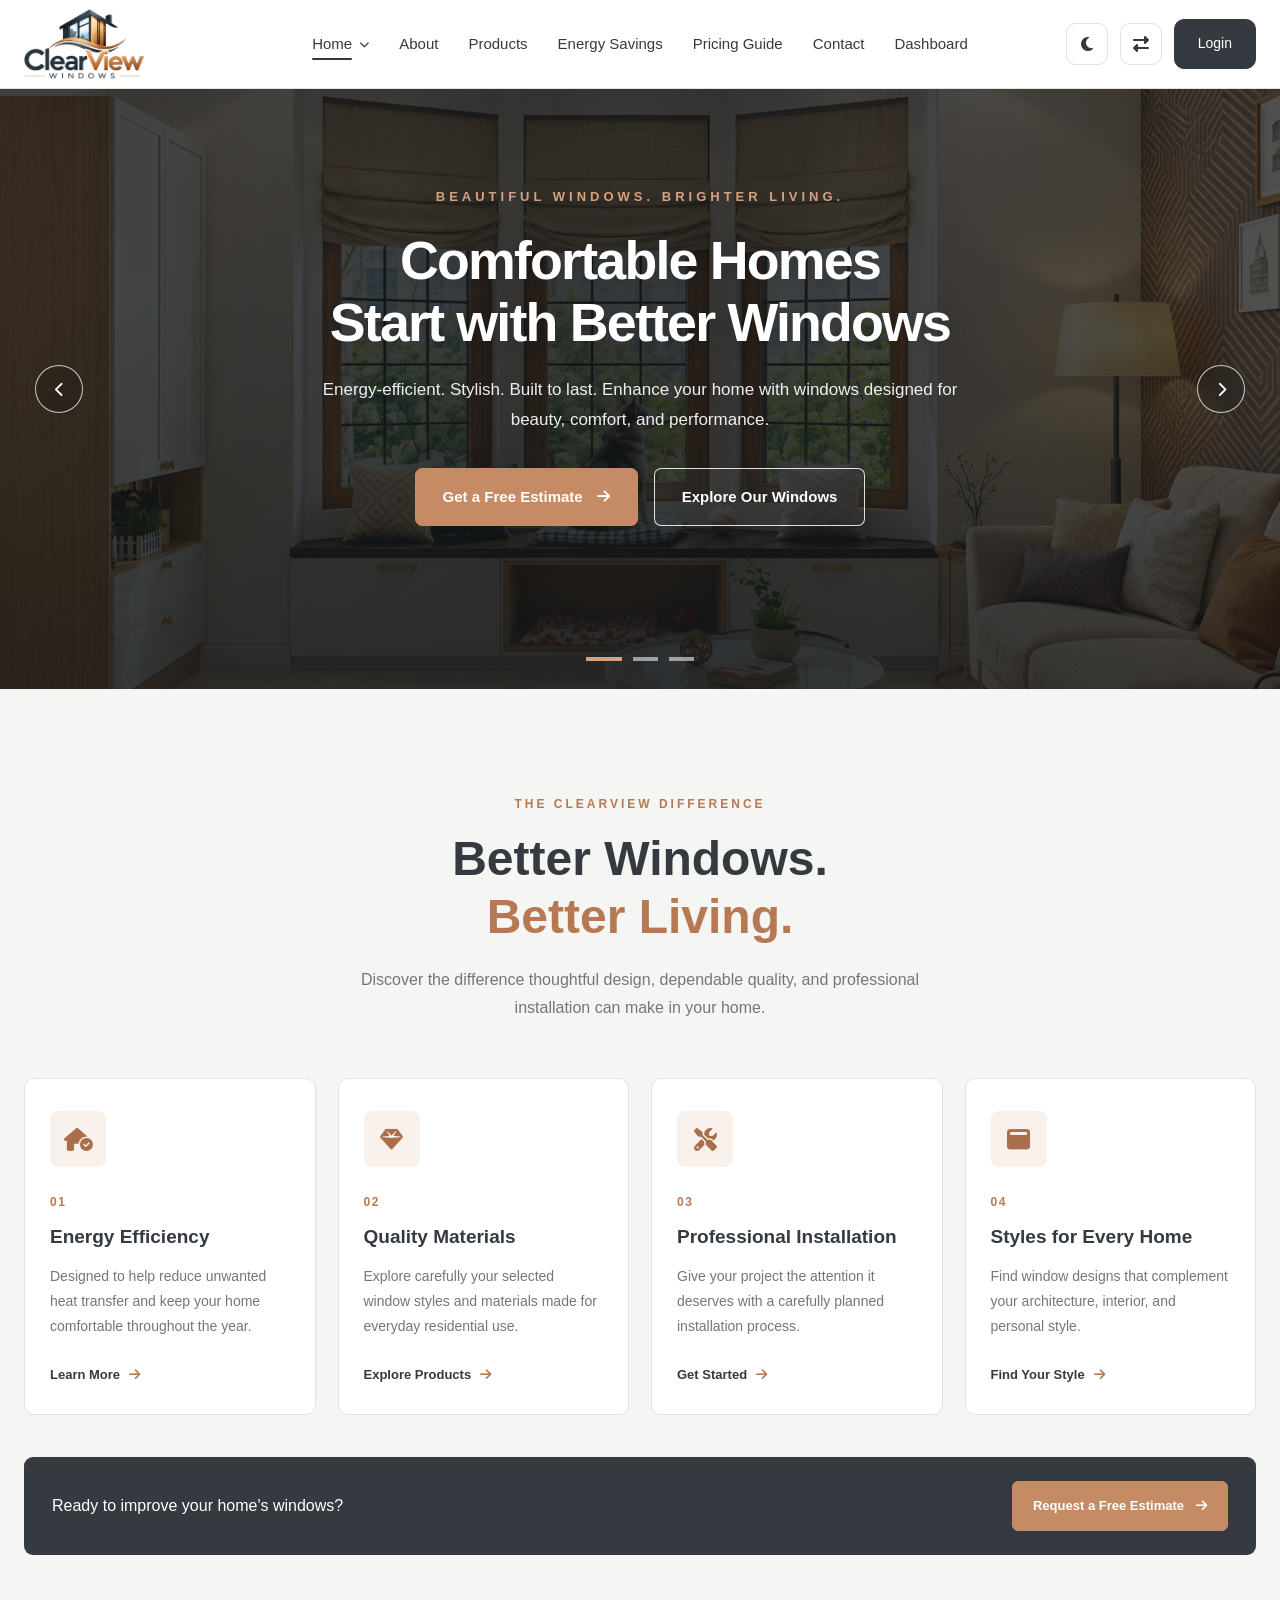
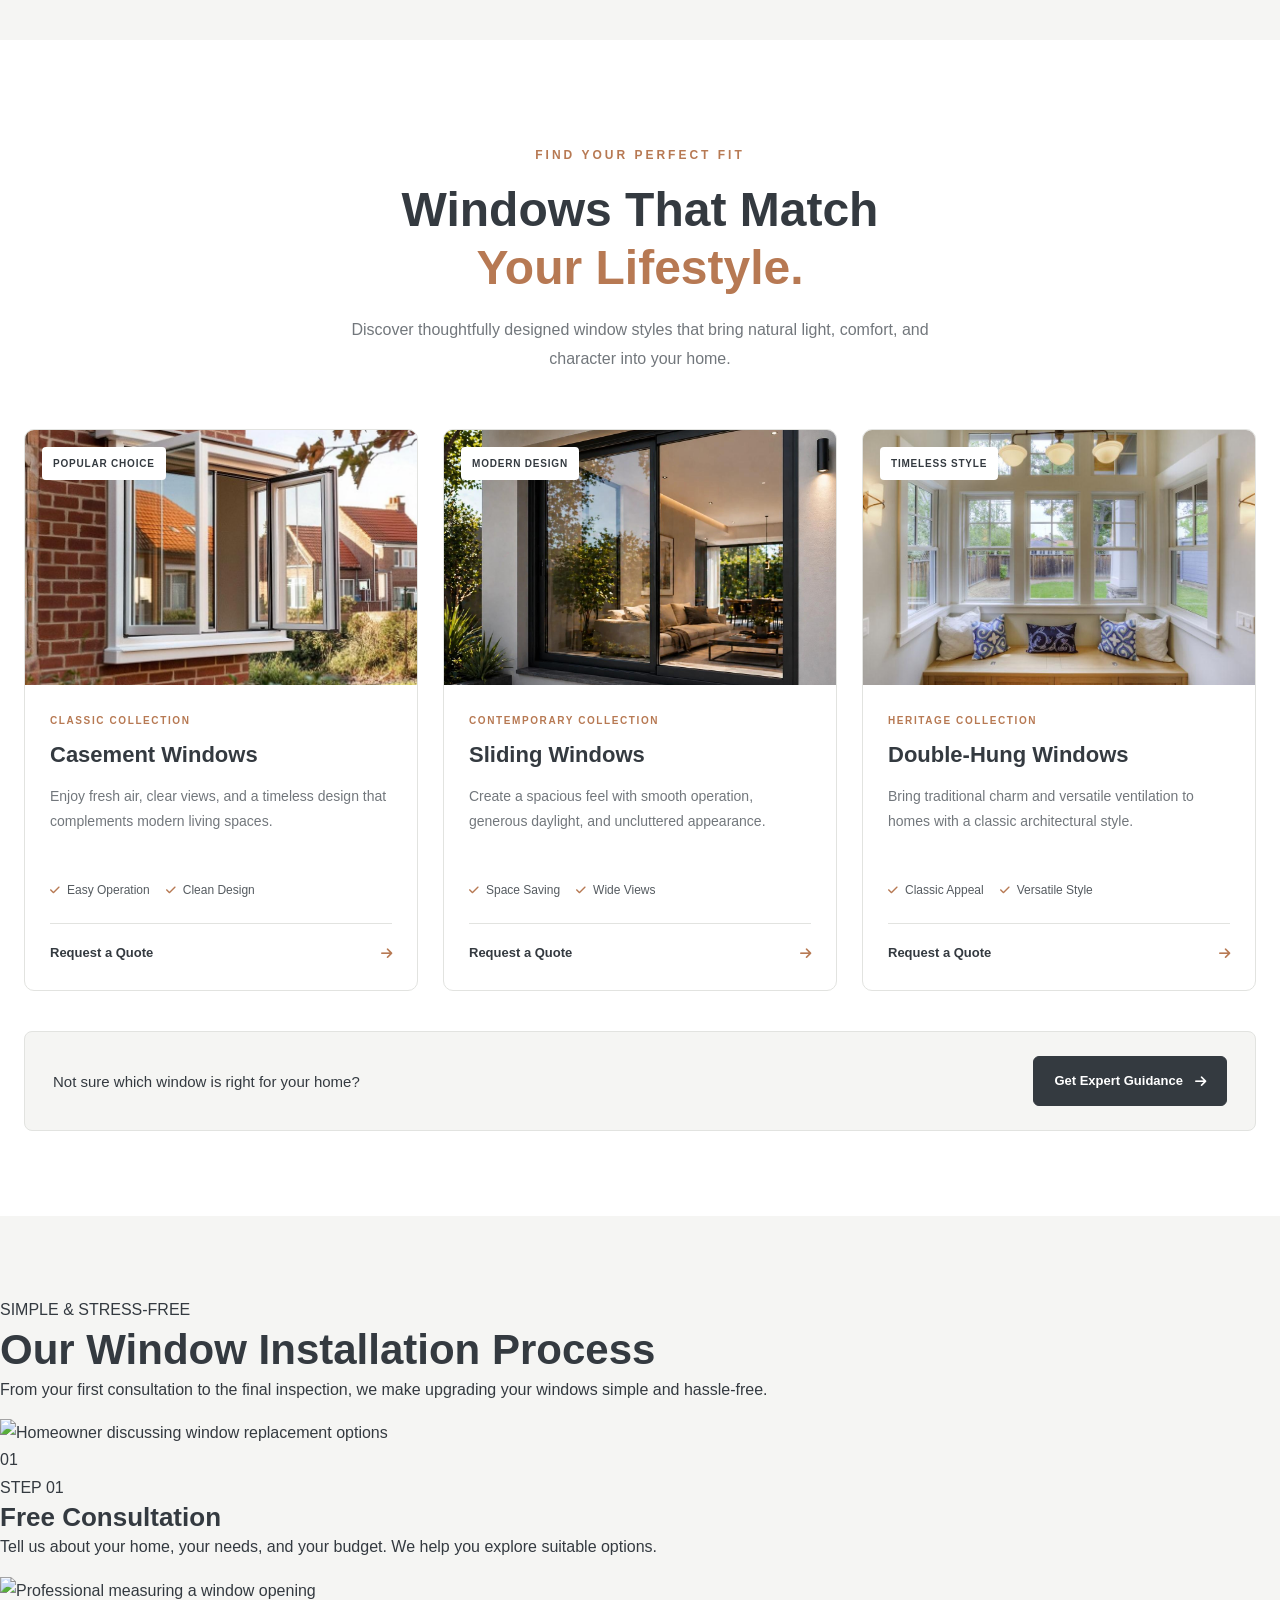
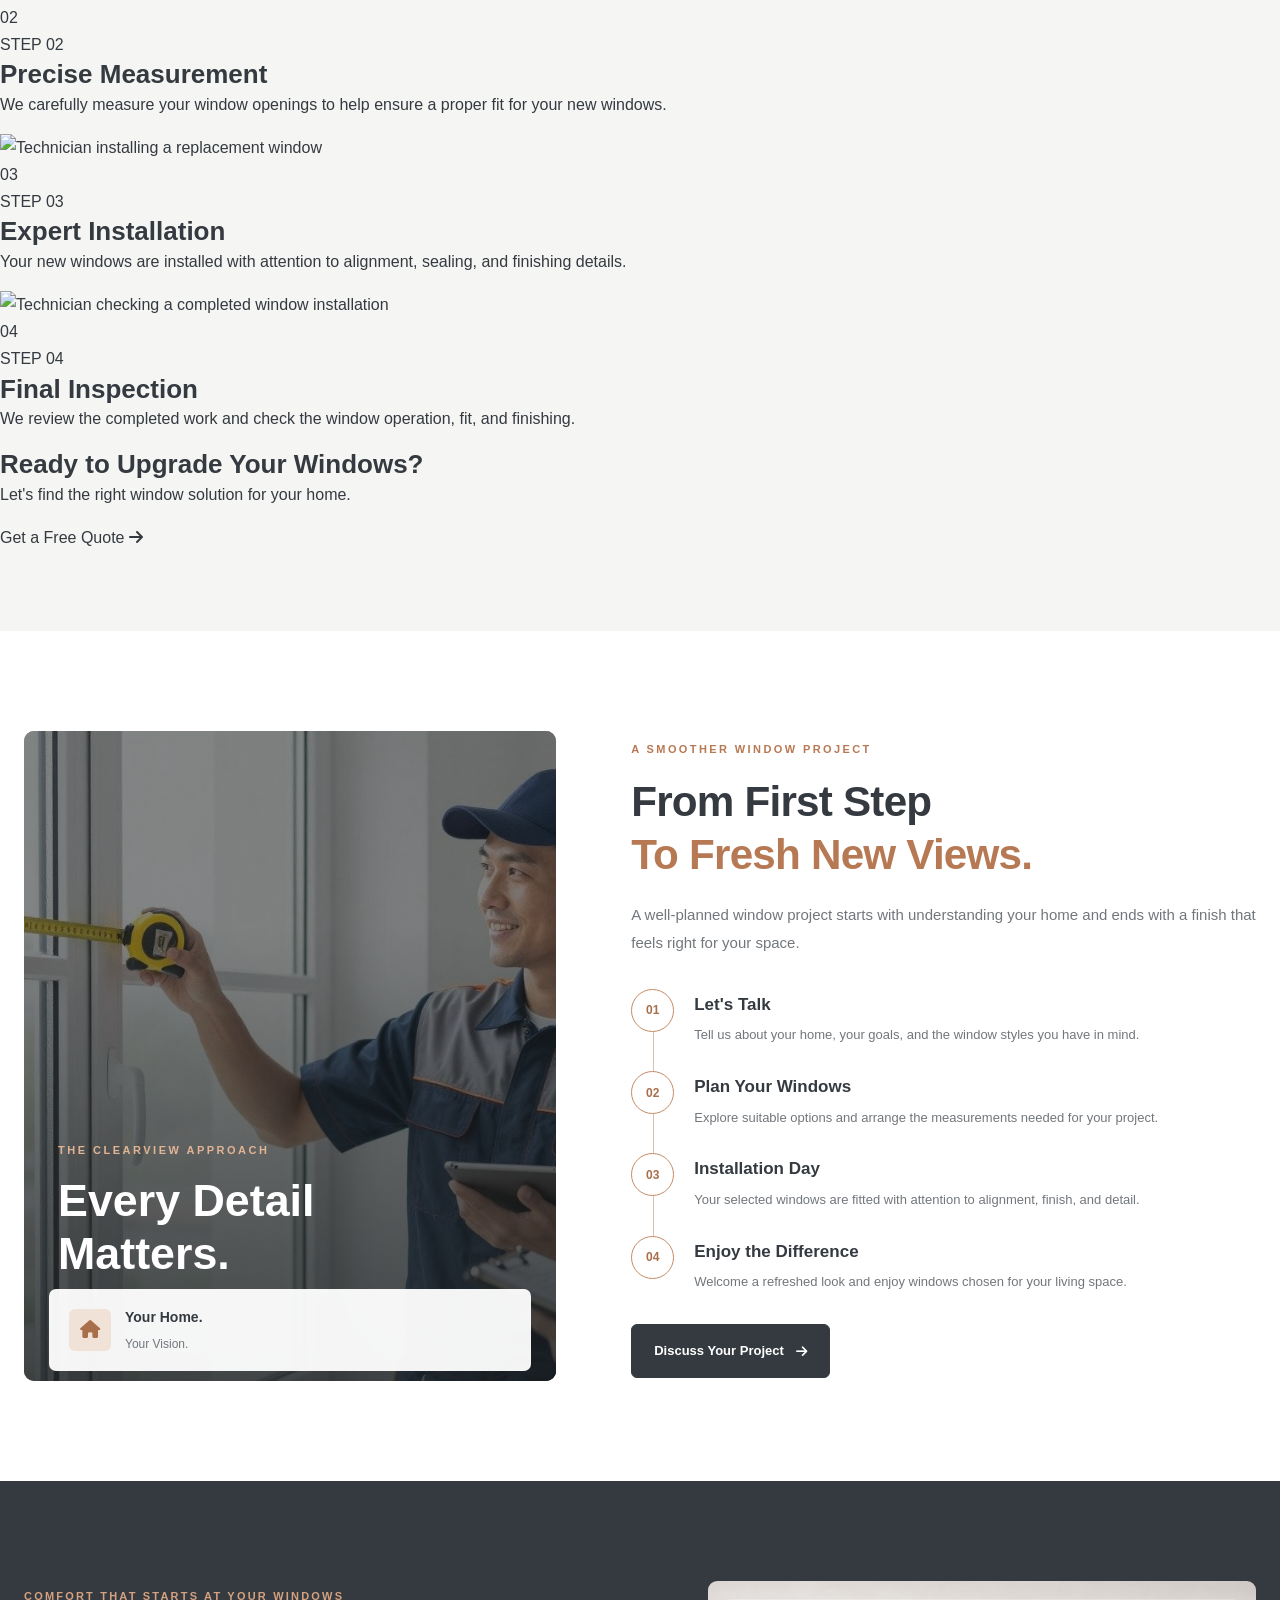
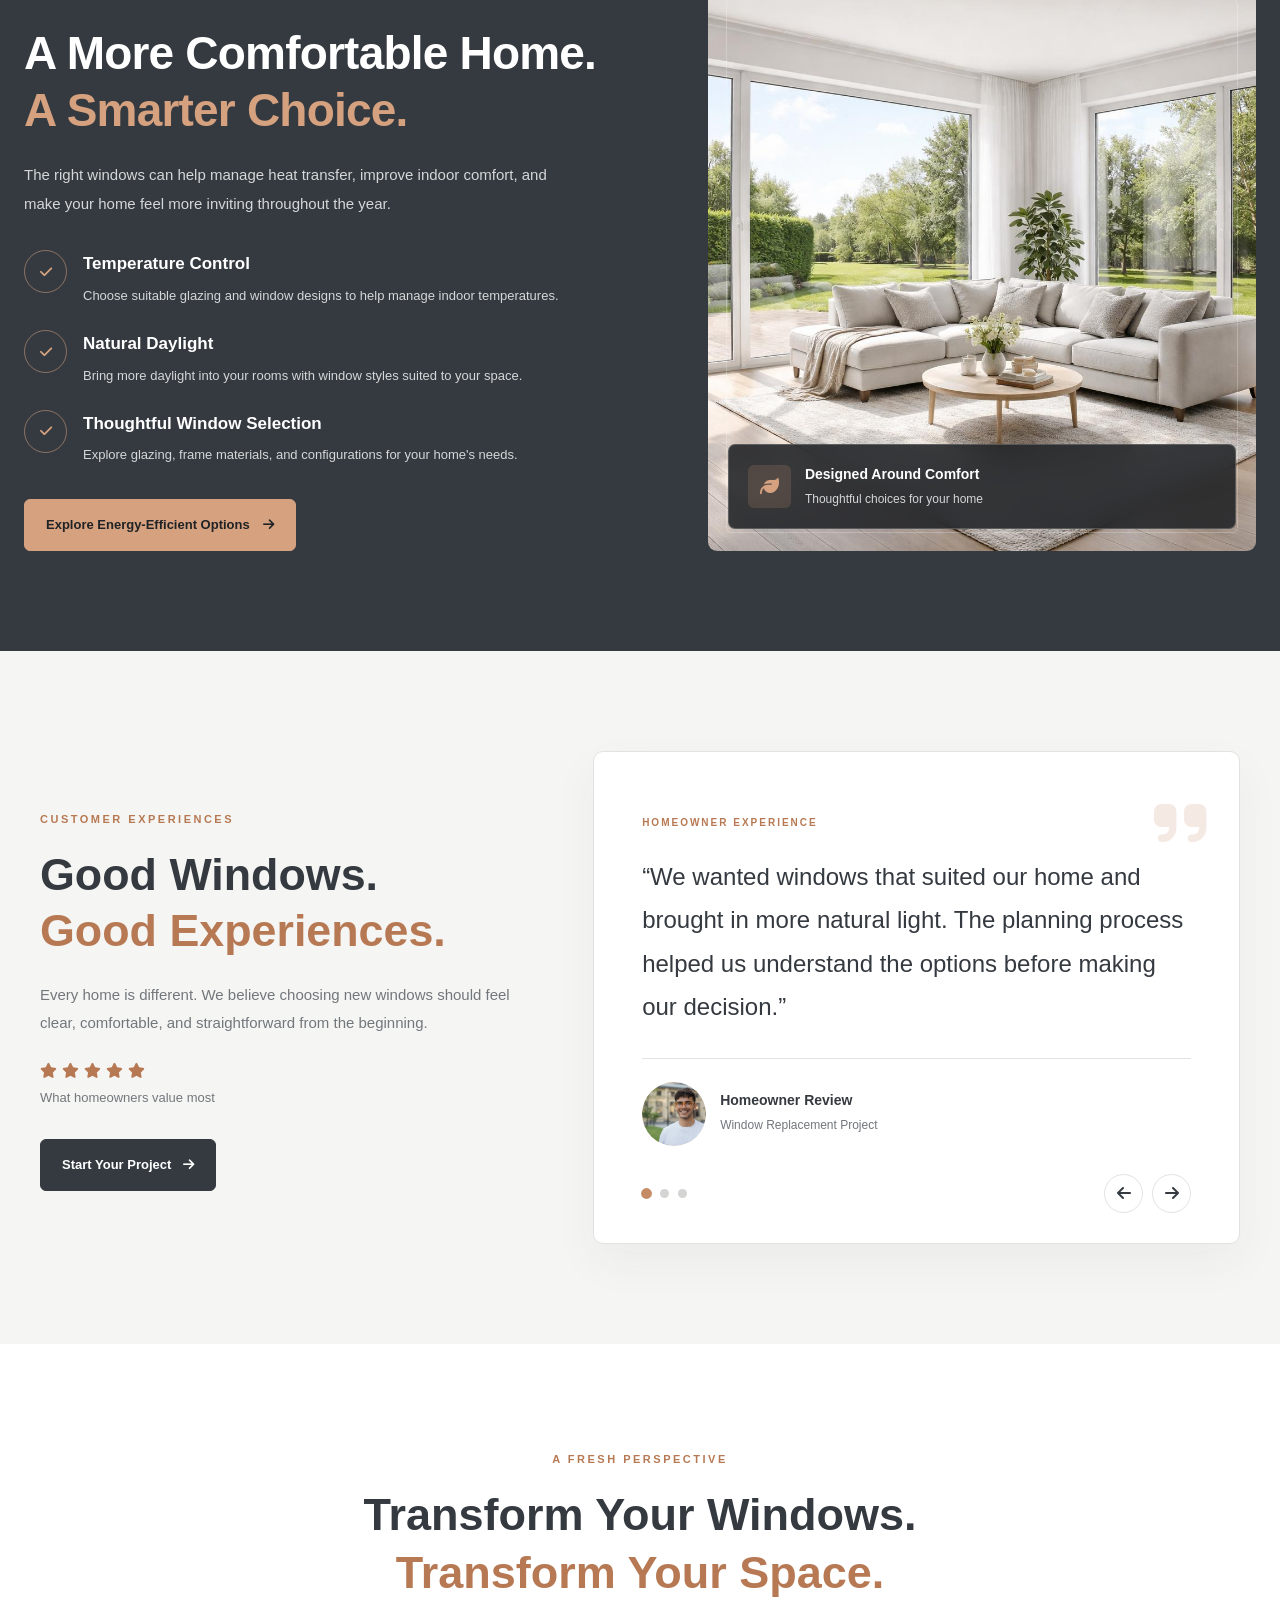
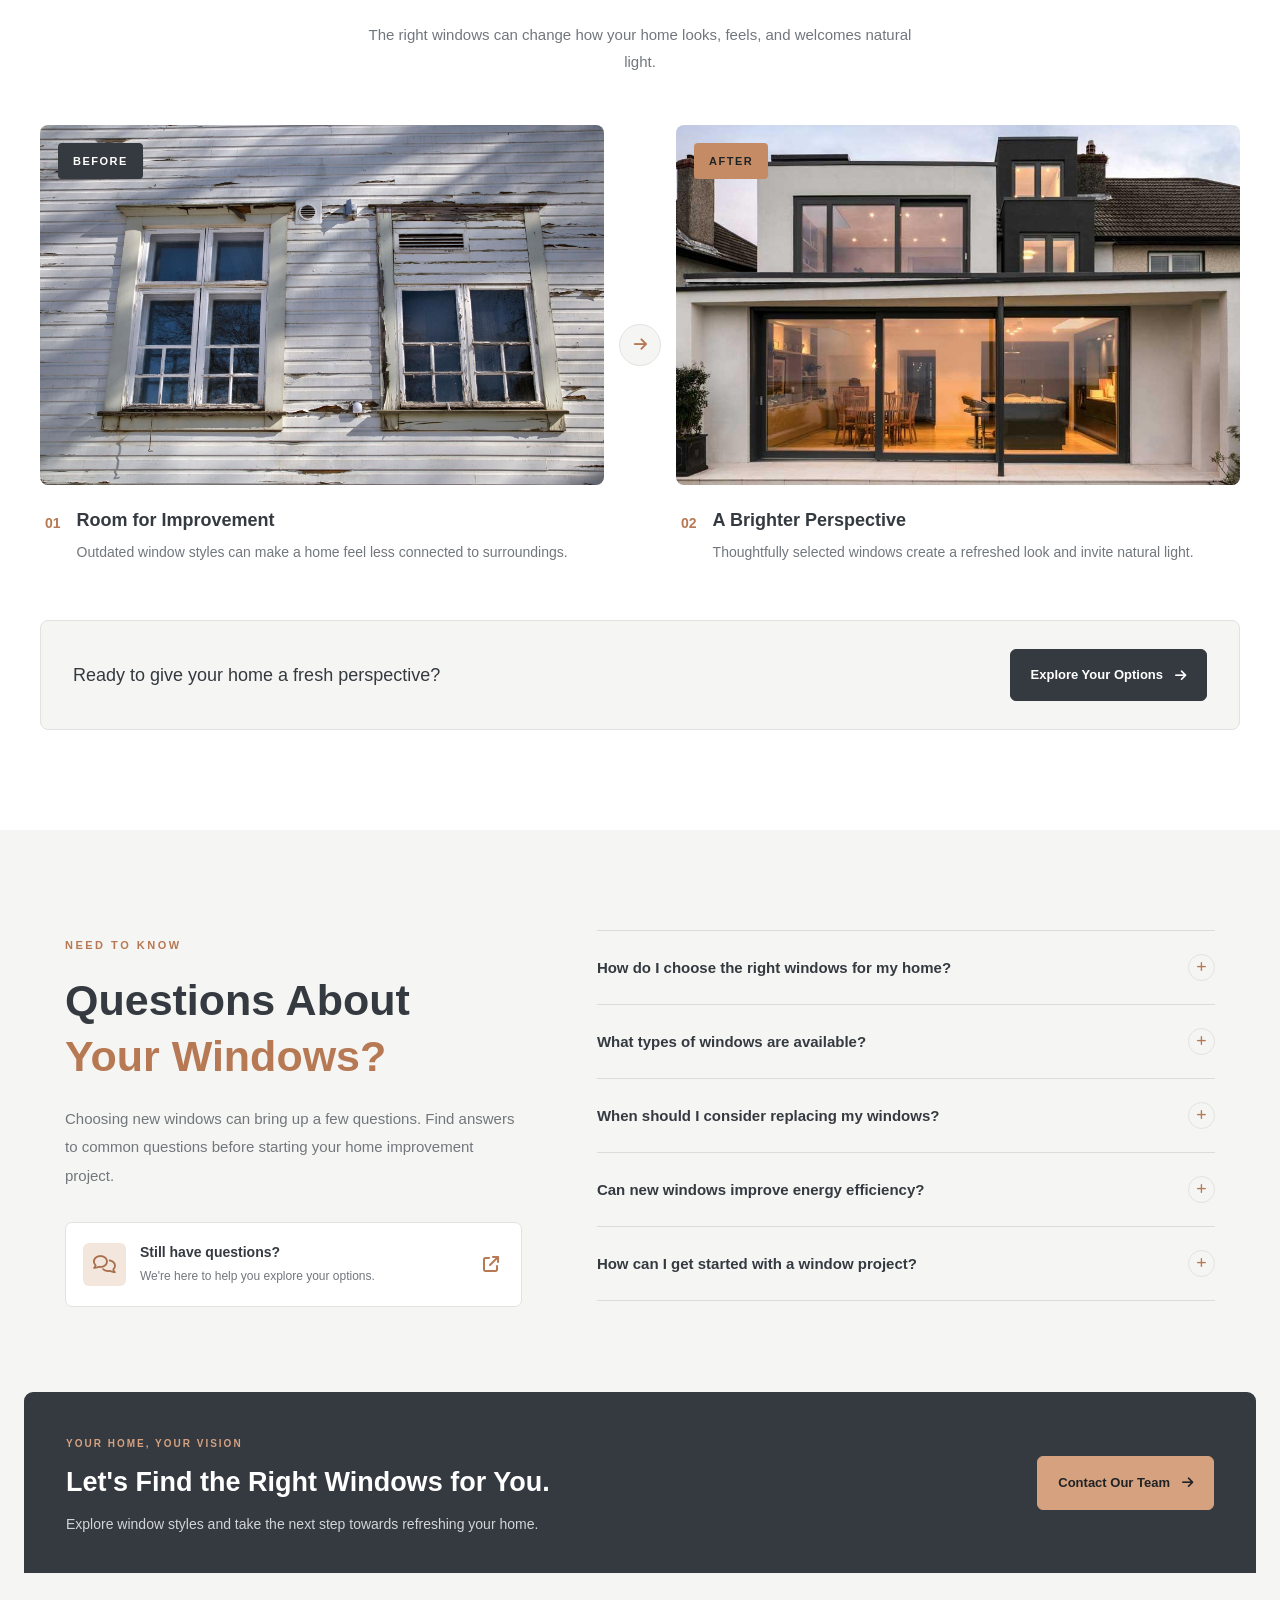
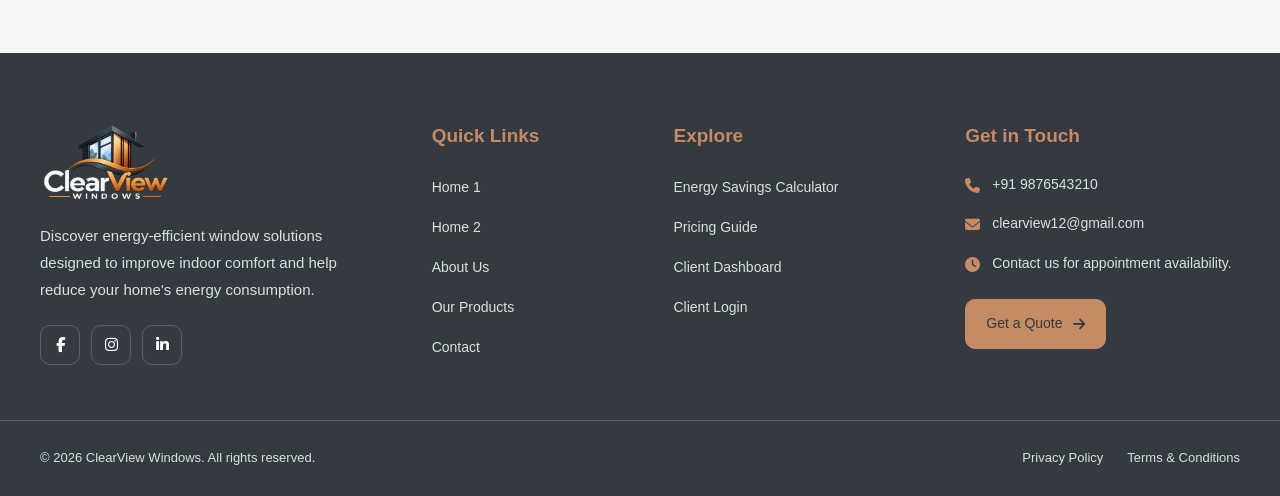
==== commit 31d12766: "Add files via upload" ====
--- a/index.html
+++ b/index.html
@@ -519,6 +519,145 @@
 
         </div>
     </section>
+
+
+
+    <!-- =====================================
+     WINDOW INSTALLATION PROCESS SECTION
+====================================== -->
+    <section class="cv-install-process" id="installation-process">
+
+        <div class="cv-install-container">
+
+            <!-- Section Heading -->
+            <div class="cv-install-heading">
+                <span class="cv-install-eyebrow">
+                    SIMPLE & STRESS-FREE
+                </span>
+
+                <h2>Our Window Installation Process</h2>
+
+                <p>
+                    From your first consultation to the final inspection,
+                    we make upgrading your windows simple and hassle-free.
+                </p>
+            </div>
+
+            <!-- Installation Cards -->
+            <div class="cv-install-grid">
+
+                <!-- Step 1 -->
+                <article class="cv-install-card">
+
+                    <div class="cv-install-image">
+                        <img src="images/consultation.jpg" alt="Homeowner discussing window replacement options"
+                            loading="lazy">
+                        <span class="cv-install-image-number">01</span>
+                    </div>
+
+                    <div class="cv-install-card-content">
+                        <span class="cv-install-step">STEP 01</span>
+
+                        <h3>Free Consultation</h3>
+
+                        <p>
+                            Tell us about your home, your needs, and your
+                            budget. We help you explore suitable options.
+                        </p>
+                    </div>
+
+                </article>
+
+                <!-- Step 2 -->
+                <article class="cv-install-card">
+
+                    <div class="cv-install-image">
+                        <img src="images/window-measurement.jpg" alt="Professional measuring a window opening"
+                            loading="lazy">
+                        <span class="cv-install-image-number">02</span>
+                    </div>
+
+                    <div class="cv-install-card-content">
+                        <span class="cv-install-step">STEP 02</span>
+
+                        <h3>Precise Measurement</h3>
+
+                        <p>
+                            We carefully measure your window openings to
+                            help ensure a proper fit for your new windows.
+                        </p>
+                    </div>
+
+                </article>
+
+                <!-- Step 3 -->
+                <article class="cv-install-card">
+
+                    <div class="cv-install-image">
+                        <img src="images/window-install.jpg" alt="Technician installing a replacement window"
+                            loading="lazy">
+                        <span class="cv-install-image-number">03</span>
+                    </div>
+
+                    <div class="cv-install-card-content">
+                        <span class="cv-install-step">STEP 03</span>
+
+                        <h3>Expert Installation</h3>
+
+                        <p>
+                            Your new windows are installed with attention
+                            to alignment, sealing, and finishing details.
+                        </p>
+                    </div>
+
+                </article>
+
+                <!-- Step 4 -->
+                <article class="cv-install-card">
+
+                    <div class="cv-install-image">
+                        <img src="images/final-inspection.jpg" alt="Technician checking a completed window installation"
+                            loading="lazy">
+                        <span class="cv-install-image-number">04</span>
+                    </div>
+
+                    <div class="cv-install-card-content">
+                        <span class="cv-install-step">STEP 04</span>
+
+                        <h3>Final Inspection</h3>
+
+                        <p>
+                            We review the completed work and check the
+                            window operation, fit, and finishing.
+                        </p>
+                    </div>
+
+                </article>
+
+            </div>
+
+            <!-- Bottom CTA -->
+            <div class="cv-install-cta">
+
+                <div class="cv-install-cta-content">
+                    <h3>Ready to Upgrade Your Windows?</h3>
+
+                    <p>
+                        Let's find the right window solution for your home.
+                    </p>
+                </div>
+
+                <a href="contact.html" class="cv-install-cta-btn">
+                    Get a Free Quote
+                    <i class="fas fa-arrow-right"></i>
+                </a>
+
+            </div>
+
+        </div>
+
+    </section>
+
 
     <!-- SECTION 4: OUR INSTALLATION JOURNEY -->
     <section class="cv-journey-section" id="our-process">
--- a/css/style.css
+++ b/css/style.css
@@ -1229,7 +1229,7 @@
     }
 
     .cv-footer-logo img {
-        width: 200px;
+        width: 150px;
     }
 
     .cv-footer-column h3 {
@@ -2320,10 +2320,6 @@
     .cv-product-image {
         height: 235px;
     }
-
-    .cv-product-info>p {
-        min-height: auto;
-    }
 }
 
 /* Mobile */
@@ -3388,15 +3384,16 @@
     font-size: clamp(19px, 2vw, 24px);
     font-weight: 500;
     line-height: 1.8;
-}
-html[dir="rtl"] .cv-reviews-quote-mark {
-    right: auto;
-    left: 32px;
-}
-
-html[dir="rtl"] .cv-review-slide blockquote {
-    direction: ltr;
-    text-align: right;
+}
+
+html[dir="rtl"] .cv-reviews-quote-mark {
+    right: auto;
+    left: 32px;
+}
+
+html[dir="rtl"] .cv-review-slide blockquote {
+    direction: ltr;
+    text-align: right;
 }
 
 /* Reviewer */
@@ -8616,7 +8613,7 @@
 
 .cv-products-filter-title h3 {
     margin: 0;
-    font: 600 16px Manrope, sans-serif
+    font: 600 17px Manrope, sans-serif
 }
 
 .cv-products-filter-title button,
@@ -8628,6 +8625,10 @@
     cursor: pointer
 }
 
+.cv-products-filter-title button {
+    font-size: 13px
+}
+
 .cv-products-facet {
     padding: 14px 0;
     border-bottom: 1px solid #E2E3E0
@@ -8640,7 +8641,7 @@
     gap: 8px;
     list-style: none;
     cursor: pointer;
-    font: 600 13px Manrope, sans-serif
+    font: 600 14px Manrope, sans-serif
 }
 
 .cv-products-facet summary::-webkit-details-marker {
@@ -8667,7 +8668,7 @@
     column-gap: 8px;
     margin: 10px 0;
     color: #72777C;
-    font: 12px "DM Sans", sans-serif;
+    font: 13px "DM Sans", sans-serif;
     text-align: left;
     cursor: pointer
 }
@@ -8689,7 +8690,8 @@
     grid-column: 3;
     margin-left: 0;
     text-align: right;
-    color: #92979B
+    color: #92979B;
+    font-size: 11px
 }
 
 .cv-products-price h3 {
@@ -8701,7 +8703,7 @@
     justify-content: space-between;
     margin-bottom: 8px;
     color: #72777C;
-    font: 11px "DM Sans", sans-serif
+    font: 12px "DM Sans", sans-serif
 }
 
 .cv-products-price input {
@@ -8887,21 +8889,7 @@
     min-height: 40px;
     margin: 0 0 11px;
     color: #72777C;
-    font: 12px/1.6 "DM Sans", sans-serif
-}
-
-.cv-products-specs {
-    display: flex;
-    flex-wrap: wrap;
-    gap: 5px;
-    margin-bottom: 12px
-}
-
-.cv-products-specs span {
-    padding: 5px 6px;
-    background: #F5F5F3;
-    color: #62686D;
-    font: 10px "DM Sans", sans-serif
+    font: 13px/1.6 "DM Sans", sans-serif
 }
 
 .cv-products-card-bottom {
@@ -9041,19 +9029,24 @@
     color: #F3F3F1
 }
 
+html.dark-mode .cv-products-sidebar {
+    background: #2C3034;
+    border-color: #41464B;
+    color: #F3F3F1
+}
+
+html.dark-mode .cv-products-search,
+html.dark-mode .cv-products-card {
+    background: #2C3034;
+    border-color: #41464B
+}
+
 html.dark-mode .cv-products-sidebar,
 html.dark-mode .cv-products-card,
 html.dark-mode .cv-products-empty,
 html.dark-mode .cv-products-modal-card,
 html.dark-mode .cv-products-search,
 html.dark-mode .cv-products-sort select,
-html.dark-mode .cv-products-chip,
-html.dark-mode .cv-products-active button {
-    background: #2C3034;
-    border-color: #41464B;
-    color: #F3F3F1
-}
-
 html.dark-mode .cv-products-catalog-heading>p,
 html.dark-mode .cv-products-option,
 html.dark-mode .cv-products-card p,
@@ -9069,7 +9062,17 @@
     border-color: #41464B
 }
 
+html.dark-mode .cv-products-option small,
+html.dark-mode .cv-products-range {
+    color: #B6BABD
+}
+
 html.dark-mode .cv-products-search input {
+    padding: 13px 15px;
+    border: 0;
+    border-radius: 0;
+    background: transparent;
+    box-shadow: none;
     color: #F3F3F1
 }
 
@@ -9083,9 +9086,11 @@
     color: #202326
 }
 
-html.dark-mode .cv-products-specs span {
-    background: #343A40;
-    color: #B6BABD
+html.dark-mode .cv-products-chip,
+html.dark-mode .cv-products-active button {
+    background: #2C3034;
+    border-color: #41464B;
+    color: #F3F3F1
 }
 
 html.dark-mode .cv-products-card-bottom button {
@@ -10042,6 +10047,25 @@
     font-weight: 600;
 }
 
+html[dir="rtl"] .cv-products-benefit-card-number {
+    right: auto;
+    left: 23px;
+}
+
+html[dir="rtl"] .cv-products-benefit-card h3,
+html[dir="rtl"] .cv-products-benefit-card p {
+    direction: ltr;
+    unicode-bidi: isolate;
+}
+
+html[dir="rtl"] .cv-products-benefit-card h3 {
+    text-align: center;
+}
+
+html[dir="rtl"] .cv-products-benefit-card p {
+    text-align: right;
+}
+
 .cv-products-benefit-card h3 {
     margin: 0 0 12px;
     color: #343A40;
@@ -13558,6 +13582,11 @@
     opacity: 1;
 }
 
+html[dir="rtl"] .cv-contact-form-field input[name="phone"] {
+    direction: ltr;
+    text-align: right;
+}
+
 .cv-contact-form-field input:focus,
 .cv-contact-form-field select:focus,
 .cv-contact-form-field textarea:focus {
@@ -14162,6 +14191,16 @@
         grid-template-columns: minmax(0, 0.85fr) minmax(0, 1.15fr);
         gap: 40px;
     }
+
+    .cv-reviews-slider {
+        padding-top: 50px;
+    }
+
+    .cv-reviews-quote-mark {
+        top: 18px;
+        right: 24px;
+        font-size: 40px;
+    }
 }
 
 
@@ -14310,10 +14349,6 @@
         font-size: 21px;
     }
 
-    .cv-product-info>p {
-        min-height: 0;
-    }
-
     .cv-product-image-link {
         opacity: 1;
         transform: none;
@@ -14405,7 +14440,13 @@
     }
 
     .cv-reviews-slider {
-        padding: 30px 25px;
+        padding: 50px 25px 30px;
+    }
+
+    .cv-reviews-quote-mark {
+        top: 18px;
+        right: 22px;
+        font-size: 36px;
     }
 
     .cv-review-slide blockquote {
@@ -14600,10 +14641,6 @@
     .cv-product-category {
         letter-spacing: 1px;
         overflow-wrap: anywhere;
-    }
-
-    .cv-product-info>p {
-        min-height: 0;
     }
 
     .cv-product-image-link {
@@ -17754,6 +17791,12 @@
         gap: 22px;
     }
 
+    .cv-products-filter-title {
+        align-items: flex-start;
+        flex-direction: column;
+        gap: 8px;
+    }
+
     .cv-products-catalog-grid {
         grid-template-columns: repeat(3, minmax(0, 1fr));
         gap: 12px;
@@ -17841,6 +17884,12 @@
 
     .cv-products-sidebar {
         padding: 16px;
+    }
+
+    .cv-products-filter-title {
+        align-items: flex-start;
+        flex-direction: column;
+        gap: 8px;
     }
 
     .cv-products-toolbar {
@@ -18315,15 +18364,7 @@
 
     .cv-products-card p {
         min-height: 0;
-        font-size: 13px;
-    }
-
-    .cv-products-specs {
-        gap: 7px;
-    }
-
-    .cv-products-specs span {
-        font-size: 10px;
+        font-size: 14px;
     }
 
     .cv-products-card-bottom {
@@ -18497,7 +18538,7 @@
         flex-direction: column;
         gap: 16px;
         margin-top: 24px;
-        padding: 20px 0 0;
+        padding: 20px;
     }
 
     /* Benefits */
@@ -19036,6 +19077,49 @@
     .cv-energy-faq-layout {
         grid-template-columns: minmax(0, 1fr);
         gap: 20px;
+    }
+
+    /* Final CTA */
+    .cv-energy-final-cta {
+        min-height: 0;
+        padding: 64px 20px;
+        background-position: center;
+    }
+
+    .cv-energy-final-content {
+        max-width: 480px;
+    }
+
+    .cv-energy-final-eyebrow {
+        margin-bottom: 14px;
+        font-size: 10px;
+        letter-spacing: 1.4px;
+        line-height: 1.5;
+    }
+
+    .cv-energy-final-content h2 {
+        margin-bottom: 17px;
+        font-size: clamp(28px, 8vw, 34px);
+        line-height: 1.22;
+    }
+
+    .cv-energy-final-content p {
+        margin-bottom: 24px;
+        font-size: 14px;
+        line-height: 1.7;
+    }
+
+    .cv-energy-final-actions {
+        flex-direction: column;
+        gap: 12px;
+    }
+
+    .cv-energy-final-btn-primary,
+    .cv-energy-final-btn-secondary {
+        width: min(100%, 280px);
+        min-height: 50px;
+        padding: 13px 18px;
+        font-size: 14px;
     }
 }
 
@@ -19533,6 +19617,10 @@
         padding: 21px 18px;
     }
 
+    .cv-pricing-compare-card:nth-child(3) .cv-pricing-compare-footer {
+        margin-top: 0;
+    }
+
     .cv-pricing-compare-body h3 {
         font-size: 19px;
     }
@@ -19990,6 +20078,10 @@
         padding-top: 15px;
     }
 
+    .cv-pricing-compare-card:nth-child(3) .cv-pricing-compare-footer {
+        margin-top: 24px;
+    }
+
     .cv-pricing-compare-note {
         gap: 10px;
         margin-top: 22px;
@@ -20128,9 +20220,23 @@
     }
 
     .cv-pricing-final-note {
+        justify-content: flex-start;
+        flex-wrap: nowrap;
+        align-items: flex-start;
         gap: 8px;
         margin-top: 20px;
         font-size: 11px;
+        text-align: left;
+    }
+
+    .cv-pricing-final-note i {
+        flex: 0 0 auto;
+        margin-top: 3px;
+    }
+
+    .cv-pricing-final-note span {
+        flex: 1 1 auto;
+        min-width: 0;
     }
 }
 
@@ -21344,11 +21450,6 @@
         font-size: 34px;
     }
 
-    .cv-about-process-step h3,
-    .cv-about-process-step p {
-        min-height: 0;
-    }
-
     .cv-about-process-step h3 {
         margin-bottom: 10px;
         font-size: 17px;
@@ -21921,17 +22022,17 @@
         border-top: 0;
     }
 
+    .cv-about-process-step h3,
+    .cv-about-process-step p {
+        min-height: 0;
+    }
+
     .cv-about-process-track .cv-about-process-step {
         display: flex;
         flex-direction: column;
         min-width: 0;
         padding: 24px;
         border: 1px solid #D9DAD7;
-    }
-
-    .cv-about-process-step h3,
-    .cv-about-process-step p {
-        min-height: 0;
     }
 
     .cv-about-process-duration {
@@ -22204,4 +22305,90 @@
     color: #D0D4D8 !important;
     -webkit-text-fill-color: #D0D4D8 !important;
     opacity: 1 !important;
-}+}
+
+/* About page: preserve readable English copy within RTL section layouts */
+html[dir="rtl"] .cv-about-values-heading h2,
+html[dir="rtl"] .cv-about-values-intro,
+html[dir="rtl"] .cv-about-value h3,
+html[dir="rtl"] .cv-about-value p,
+html[dir="rtl"] .cv-about-values-footer p,
+html[dir="rtl"] .cv-about-process-header h2,
+html[dir="rtl"] .cv-about-process-header>p,
+html[dir="rtl"] .cv-about-process-step h3,
+html[dir="rtl"] .cv-about-process-step p,
+html[dir="rtl"] .cv-about-process-footer>p {
+    direction: ltr;
+    unicode-bidi: isolate;
+}
+
+html[dir="rtl"] .cv-about-value h3,
+html[dir="rtl"] .cv-about-value p,
+html[dir="rtl"] .cv-about-process-step h3,
+html[dir="rtl"] .cv-about-process-step p {
+    text-align: center;
+}
+
+html[dir="rtl"] .cv-about-values-heading h2,
+html[dir="rtl"] .cv-about-values-intro,
+html[dir="rtl"] .cv-about-process-header h2,
+html[dir="rtl"] .cv-about-process-header>p,
+html[dir="rtl"] .cv-about-values-footer p,
+html[dir="rtl"] .cv-about-process-footer>p {
+    text-align: right;
+}
+
+@media (min-width: 1025px) {
+    html[dir="rtl"] .cv-about-value {
+        padding-right: 25px;
+        padding-left: 25px;
+        border-right: 0;
+        border-left: 1px solid #555B60;
+    }
+
+    html[dir="rtl"] .cv-about-value:first-child {
+        padding-right: 0;
+    }
+
+    html[dir="rtl"] .cv-about-value:last-child {
+        padding-left: 0;
+        border-left: 0;
+    }
+
+    html[dir="rtl"] .cv-about-process-step {
+        padding-right: 24px;
+        padding-left: 24px;
+        border-right: 0;
+        border-left: 1px solid #D9DAD7;
+    }
+
+    html[dir="rtl"] .cv-about-process-step:first-child {
+        padding-right: 0;
+    }
+
+    html[dir="rtl"] .cv-about-process-step:last-child {
+        padding-left: 0;
+        border-left: 0;
+    }
+}
+
+@media (max-width: 600px) {
+
+    html[dir="rtl"] .cv-about-process-step,
+    html[dir="rtl"] .cv-about-process-step:first-child,
+    html[dir="rtl"] .cv-about-process-step:last-child {
+        border-right: 0;
+        border-left: 0;
+    }
+}
+
+/* Home 1 - FAQ to Footer spacing */
+.cv-faq-section {
+    margin-bottom: 80px !important;
+}
+
+@media (max-width: 600px) {
+    .cv-faq-section {
+        margin-bottom: 20px !important;
+    }
+}
